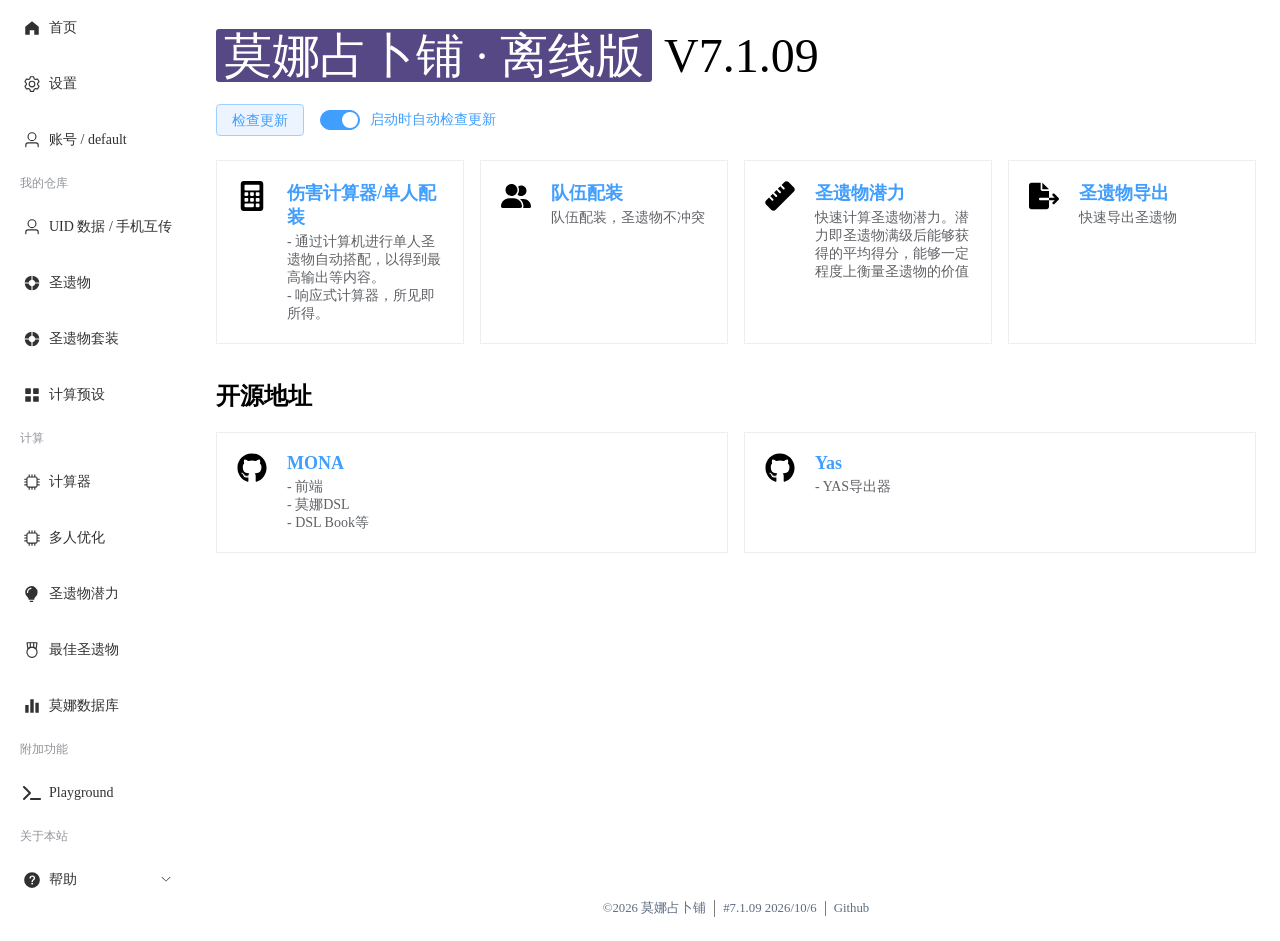
==== mona/index.html @ f3ebb364 "莫娜圣遗物计算器资源 mona/index.html" ====
<!doctype html><html lang="en"><head><script>
(function(){
  function ok(fn){ try{ return !!fn(); }catch(e){ return false; } }
  var lsOK = ok(function(){ localStorage.setItem('__y','1');
    var v = localStorage.getItem('__y'); localStorage.removeItem('__y'); return v === '1'; });
  if(!lsOK){
    /* 自己这份 localStorage 用不了，先试试父窗口（夜雨主壳）那一份 ——
       它是 APP 的主页面，存储是打通的（夜雨自己的设置就存在那儿）。
       这样「添加圣遗物」的数据才不会关掉就没了。 */
    var prox = null;
    try{
      if(window.parent && window.parent !== window && window.parent.localStorage){
        var p = window.parent.localStorage;
        p.setItem('__y','1');
        if(p.getItem('__y') === '1'){ p.removeItem('__y'); prox = p; }
      }
    }catch(e){}
    if(prox){
      try{ Object.defineProperty(window,'localStorage',{configurable:true,get:function(){ return prox; }}); }
      catch(e){}
    }else{
      try{
        var _s = Object.create(null);
        var shim = {
          getItem: function(k){ return Object.prototype.hasOwnProperty.call(_s,k) ? _s[k] : null; },
          setItem: function(k,v){ _s[k] = String(v); },
          removeItem: function(k){ delete _s[k]; },
          clear: function(){ _s = Object.create(null); },
          key: function(i){ var ks = Object.keys(_s); return i < ks.length ? ks[i] : null; }
        };
        Object.defineProperty(shim,'length',{get:function(){ return Object.keys(_s).length; }});
        Object.defineProperty(window,'localStorage',{configurable:true,get:function(){ return shim; }});
      }catch(e){}
    }
  }
  var idbOK = ok(function(){
    if(typeof indexedDB === 'undefined' || !indexedDB) return false;
    if(typeof indexedDB.open !== 'function') return false;
    var r = indexedDB.open('__yprobe__', 1);
    try{ indexedDB.deleteDatabase('__yprobe__'); }catch(e){}
    return !!r;
  });
  if(!idbOK){
    ['indexedDB','webkitIndexedDB','mozIndexedDB','msIndexedDB'].forEach(function(n){
      try{ Object.defineProperty(window, n, {configurable:true, get:function(){ return undefined; }}); }catch(e){}
    });
  }
  /* 外链（Github / 米游社 …）在壳里点了会变成一片空白 ——
     拦下来交给系统浏览器。写在莫娜自己页面里，就不依赖父页面能不能读到 iframe。 */
  document.addEventListener('click', function(e){
    var t = e.target, a = null;
    while(t && t.tagName !== 'A'){ t = t.parentElement; if(!t) break; }
    if(t && t.tagName === 'A') a = t;
    if(!a) return;
    var h = a.getAttribute('href') || '';
    if(!/^https?:/i.test(h)) return;                 // #/xxx 是它自己的路由，别管
    e.preventDefault(); e.stopPropagation();
    try{
      var p = window.parent;
      if(p && p.AndroidApp && p.AndroidApp.nativeOpenUrl){ p.AndroidApp.nativeOpenUrl(h); return; }
    }catch(e2){}
    try{ window.open(h, '_blank'); }catch(e2){}
  }, true);
  function banner(t){
    try{
      var b = document.getElementById('__yyErrBox');
      if(!b){
        b = document.createElement('div'); b.id = '__yyErrBox';
        b.style.cssText = 'position:fixed;left:0;right:0;bottom:0;z-index:99999;background:#fee2e2;' +
          'color:#7f1d1d;font-size:12px;padding:8px 12px;line-height:1.6;word-break:break-all';
        (document.body || document.documentElement).appendChild(b);
      }
      b.textContent = t;
    }catch(e){}
  }
  window.addEventListener('error', function(e){
    banner('页面出错：' + ((e && e.message) || '未知错误'));
  });
  window.addEventListener('unhandledrejection', function(e){
    var r = e && e.reason; banner('未处理的异常：' + ((r && r.message) || String(r)));
  });
})();
</script><meta charset="utf-8"><meta http-equiv="X-UA-Compatible" content="IE=edge"><meta name="viewport" content="width=device-width,initial-scale=1,viewport-fit=cover"><meta name="keywords" content="原神,圣遗物,圣遗物搭配,圣遗物配装,自动配装,莫娜占卜铺"><link rel="icon" href="./favicon.ico"><title>莫娜占卜铺</title><style>.loading {
            height: 100vh;
            width: 100vw;
            display: flex;
            align-items: center;
            justify-content: center;
        }</style><script defer="defer" type="module" src="./js/chunk-vendors.f7a2064f.js"></script><script defer="defer" type="module" src="./js/app.9857be0c.js"></script><link href="./css/chunk-vendors.fb1a9135.css" rel="stylesheet"><link href="./css/app.f15ebb96.css" rel="stylesheet"></head><body><noscript><strong>好家伙，这年头还有不开启javascript的人吗</strong></noscript><div id="app"><div class="loading" style="display: flex; flex-direction: column; align-items: center"><p style="margin-top: 12px">莫娜正在仰望星空，请稍安勿躁（狗头）</p></div></div></body></html>
---- mona/css/chunk-vendors.fb1a9135.css ----
@charset "UTF-8";@media only screen and (max-width:767px){.hidden-xs-only{display:none!important}}@media only screen and (min-width:768px){.hidden-sm-and-up{display:none!important}}@media only screen and (min-width:768px) and (max-width:991px){.hidden-sm-only{display:none!important}}@media only screen and (max-width:991px){.hidden-sm-and-down{display:none!important}}@media only screen and (min-width:992px){.hidden-md-and-up{display:none!important}}@media only screen and (min-width:992px) and (max-width:1199px){.hidden-md-only{display:none!important}}@media only screen and (max-width:1199px){.hidden-md-and-down{display:none!important}}@media only screen and (min-width:1200px){.hidden-lg-and-up{display:none!important}}@media only screen and (min-width:1200px) and (max-width:1919px){.hidden-lg-only{display:none!important}}@media only screen and (max-width:1919px){.hidden-lg-and-down{display:none!important}}@media only screen and (min-width:1920px){.hidden-xl-only{display:none!important}}:root{--el-color-primary-rgb:64,158,255;--el-color-success-rgb:103,194,58;--el-color-warning-rgb:230,162,60;--el-color-danger-rgb:245,108,108;--el-color-error-rgb:245,108,108;--el-color-info-rgb:144,147,153;--el-font-size-extra-large:20px;--el-font-size-large:18px;--el-font-size-medium:16px;--el-font-size-base:14px;--el-font-size-small:13px;--el-font-size-extra-small:12px;--el-font-family:"Helvetica Neue",Helvetica,"PingFang SC","Hiragino Sans GB","Microsoft YaHei","微软雅黑",Arial,sans-serif;--el-font-weight-primary:500;--el-font-line-height-primary:24px;--el-index-normal:1;--el-index-top:1000;--el-index-popper:2000;--el-border-radius-base:4px;--el-border-radius-small:2px;--el-border-radius-round:20px;--el-border-radius-circle:100%;--el-transition-duration:0.3s;--el-transition-duration-fast:0.2s;--el-transition-function-ease-in-out-bezier:cubic-bezier(0.645,0.045,0.355,1);--el-transition-function-fast-bezier:cubic-bezier(0.23,1,0.32,1);--el-transition-all:all var(--el-transition-duration) var(--el-transition-function-ease-in-out-bezier);--el-transition-fade:opacity var(--el-transition-duration) var(--el-transition-function-fast-bezier);--el-transition-md-fade:transform var(--el-transition-duration) var(--el-transition-function-fast-bezier),opacity var(--el-transition-duration) var(--el-transition-function-fast-bezier);--el-transition-fade-linear:opacity var(--el-transition-duration-fast) linear;--el-transition-border:border-color var(--el-transition-duration-fast) var(--el-transition-function-ease-in-out-bezier);--el-transition-box-shadow:box-shadow var(--el-transition-duration-fast) var(--el-transition-function-ease-in-out-bezier);--el-transition-color:color var(--el-transition-duration-fast) var(--el-transition-function-ease-in-out-bezier);--el-component-size-large:40px;--el-component-size:32px;--el-component-size-small:24px;color-scheme:light;--el-color-white:#fff;--el-color-black:#000;--el-color-primary:#409eff;--el-color-primary-light-3:#79bbff;--el-color-primary-light-5:#a0cfff;--el-color-primary-light-7:#c6e2ff;--el-color-primary-light-8:#d9ecff;--el-color-primary-light-9:#ecf5ff;--el-color-primary-dark-2:#337ecc;--el-color-success:#67c23a;--el-color-success-light-3:#95d475;--el-color-success-light-5:#b3e19d;--el-color-success-light-7:#d1edc4;--el-color-success-light-8:#e1f3d8;--el-color-success-light-9:#f0f9eb;--el-color-success-dark-2:#529b2e;--el-color-warning:#e6a23c;--el-color-warning-light-3:#eebe77;--el-color-warning-light-5:#f3d19e;--el-color-warning-light-7:#f8e3c5;--el-color-warning-light-8:#faecd8;--el-color-warning-light-9:#fdf6ec;--el-color-warning-dark-2:#b88230;--el-color-danger:#f56c6c;--el-color-danger-light-3:#f89898;--el-color-danger-light-5:#fab6b6;--el-color-danger-light-7:#fcd3d3;--el-color-danger-light-8:#fde2e2;--el-color-danger-light-9:#fef0f0;--el-color-danger-dark-2:#c45656;--el-color-error:#f56c6c;--el-color-error-light-3:#f89898;--el-color-error-light-5:#fab6b6;--el-color-error-light-7:#fcd3d3;--el-color-error-light-8:#fde2e2;--el-color-error-light-9:#fef0f0;--el-color-error-dark-2:#c45656;--el-color-info:#909399;--el-color-info-light-3:#b1b3b8;--el-color-info-light-5:#c8c9cc;--el-color-info-light-7:#dedfe0;--el-color-info-light-8:#e9e9eb;--el-color-info-light-9:#f4f4f5;--el-color-info-dark-2:#73767a;--el-bg-color:#fff;--el-bg-color-page:#f2f3f5;--el-bg-color-overlay:#fff;--el-text-color-primary:#303133;--el-text-color-regular:#606266;--el-text-color-secondary:#909399;--el-text-color-placeholder:#a8abb2;--el-text-color-disabled:#c0c4cc;--el-border-color:#dcdfe6;--el-border-color-light:#e4e7ed;--el-border-color-lighter:#ebeef5;--el-border-color-extra-light:#f2f6fc;--el-border-color-dark:#d4d7de;--el-border-color-darker:#cdd0d6;--el-fill-color:#f0f2f5;--el-fill-color-light:#f5f7fa;--el-fill-color-lighter:#fafafa;--el-fill-color-extra-light:#fafcff;--el-fill-color-dark:#ebedf0;--el-fill-color-darker:#e6e8eb;--el-fill-color-blank:#fff;--el-box-shadow:0px 12px 32px 4px rgba(0,0,0,.04),0px 8px 20px rgba(0,0,0,.08);--el-box-shadow-light:0px 0px 12px rgba(0,0,0,.12);--el-box-shadow-lighter:0px 0px 6px rgba(0,0,0,.12);--el-box-shadow-dark:0px 16px 48px 16px rgba(0,0,0,.08),0px 12px 32px rgba(0,0,0,.12),0px 8px 16px -8px rgba(0,0,0,.16);--el-disabled-bg-color:var(--el-fill-color-light);--el-disabled-text-color:var(--el-text-color-placeholder);--el-disabled-border-color:var(--el-border-color-light);--el-overlay-color:rgba(0,0,0,.8);--el-overlay-color-light:rgba(0,0,0,.7);--el-overlay-color-lighter:rgba(0,0,0,.5);--el-mask-color:hsla(0,0%,100%,.9);--el-mask-color-extra-light:hsla(0,0%,100%,.3);--el-border-width:1px;--el-border-style:solid;--el-border-color-hover:var(--el-text-color-disabled);--el-border:var(--el-border-width) var(--el-border-style) var(--el-border-color);--el-svg-monochrome-grey:var(--el-border-color)}.el-tabs{--el-tabs-header-height:40px}.el-tabs__header{padding:0;position:relative;margin:0 0 15px}.el-tabs__active-bar{position:absolute;bottom:0;left:0;height:2px;background-color:var(--el-color-primary);z-index:1;transition:width var(--el-transition-duration) var(--el-transition-function-ease-in-out-bezier),transform var(--el-transition-duration) var(--el-transition-function-ease-in-out-bezier);list-style:none}.el-tabs__new-tab{display:flex;align-items:center;justify-content:center;float:right;border:1px solid var(--el-border-color);height:20px;width:20px;line-height:20px;margin:10px 0 10px 10px;border-radius:3px;text-align:center;font-size:12px;color:var(--el-text-color-primary);cursor:pointer;transition:all .15s}.el-tabs__new-tab .is-icon-plus{height:inherit;width:inherit;transform:scale(.8)}.el-tabs__new-tab .is-icon-plus svg{vertical-align:middle}.el-tabs__new-tab:hover{color:var(--el-color-primary)}.el-tabs__nav-wrap{overflow:hidden;margin-bottom:-1px;position:relative}.el-tabs__nav-wrap:after{content:"";position:absolute;left:0;bottom:0;width:100%;height:2px;background-color:var(--el-border-color-light);z-index:var(--el-index-normal)}.el-tabs__nav-wrap.is-scrollable{padding:0 20px;box-sizing:border-box}.el-tabs__nav-scroll{overflow:hidden}.el-tabs__nav-next,.el-tabs__nav-prev{position:absolute;cursor:pointer;line-height:44px;font-size:12px;color:var(--el-text-color-secondary)}.el-tabs__nav-next{right:0}.el-tabs__nav-prev{left:0}.el-tabs__nav{white-space:nowrap;position:relative;transition:transform var(--el-transition-duration);float:left;z-index:calc(var(--el-index-normal) + 1)}.el-tabs__nav.is-stretch{min-width:100%;display:flex}.el-tabs__nav.is-stretch>*{flex:1;text-align:center}.el-tabs__item{padding:0 20px;height:var(--el-tabs-header-height);box-sizing:border-box;line-height:var(--el-tabs-header-height);display:inline-block;list-style:none;font-size:var(--el-font-size-base);font-weight:500;color:var(--el-text-color-primary);position:relative}.el-tabs__item:focus,.el-tabs__item:focus:active{outline:0}.el-tabs__item:focus-visible{box-shadow:0 0 2px 2px var(--el-color-primary) inset;border-radius:3px}.el-tabs__item .is-icon-close{border-radius:50%;text-align:center;transition:all var(--el-transition-duration) var(--el-transition-function-ease-in-out-bezier);margin-left:5px}.el-tabs__item .is-icon-close:before{transform:scale(.9);display:inline-block}.el-tabs__item .is-icon-close:hover{background-color:var(--el-text-color-placeholder);color:#fff}.el-tabs__item .is-icon-close svg{margin-top:1px}.el-tabs__item.is-active,.el-tabs__item:hover{color:var(--el-color-primary)}.el-tabs__item:hover{cursor:pointer}.el-tabs__item.is-disabled{color:var(--el-disabled-text-color);cursor:default}.el-tabs__content{overflow:hidden;position:relative}.el-tabs--card>.el-tabs__header{border-bottom:1px solid var(--el-border-color-light);height:var(--el-tabs-header-height)}.el-tabs--card>.el-tabs__header .el-tabs__nav-wrap:after{content:none}.el-tabs--card>.el-tabs__header .el-tabs__nav{border:1px solid var(--el-border-color-light);border-bottom:none;border-radius:4px 4px 0 0;box-sizing:border-box}.el-tabs--card>.el-tabs__header .el-tabs__active-bar{display:none}.el-tabs--card>.el-tabs__header .el-tabs__item .is-icon-close{position:relative;font-size:12px;width:0;height:14px;vertical-align:middle;line-height:15px;overflow:hidden;top:-1px;right:-2px;transform-origin:100% 50%}.el-tabs--card>.el-tabs__header .el-tabs__item{border-bottom:1px solid transparent;border-left:1px solid var(--el-border-color-light);transition:color var(--el-transition-duration) var(--el-transition-function-ease-in-out-bezier),padding var(--el-transition-duration) var(--el-transition-function-ease-in-out-bezier)}.el-tabs--card>.el-tabs__header .el-tabs__item:first-child{border-left:none}.el-tabs--card>.el-tabs__header .el-tabs__item.is-closable:hover{padding-left:13px;padding-right:13px}.el-tabs--card>.el-tabs__header .el-tabs__item.is-closable:hover .is-icon-close{width:14px}.el-tabs--card>.el-tabs__header .el-tabs__item.is-active{border-bottom-color:var(--el-bg-color)}.el-tabs--card>.el-tabs__header .el-tabs__item.is-active.is-closable{padding-left:20px;padding-right:20px}.el-tabs--card>.el-tabs__header .el-tabs__item.is-active.is-closable .is-icon-close{width:14px}.el-tabs--border-card{background:var(--el-bg-color-overlay);border:1px solid var(--el-border-color)}.el-tabs--border-card>.el-tabs__content{padding:15px}.el-tabs--border-card>.el-tabs__header{background-color:var(--el-fill-color-light);border-bottom:1px solid var(--el-border-color-light);margin:0}.el-tabs--border-card>.el-tabs__header .el-tabs__nav-wrap:after{content:none}.el-tabs--border-card>.el-tabs__header .el-tabs__item{transition:all var(--el-transition-duration) var(--el-transition-function-ease-in-out-bezier);border:1px solid transparent;margin-top:-1px;color:var(--el-text-color-secondary)}.el-tabs--border-card>.el-tabs__header .el-tabs__item+.el-tabs__item,.el-tabs--border-card>.el-tabs__header .el-tabs__item:first-child{margin-left:-1px}.el-tabs--border-card>.el-tabs__header .el-tabs__item.is-active{color:var(--el-color-primary);background-color:var(--el-bg-color-overlay);border-right-color:var(--el-border-color);border-left-color:var(--el-border-color)}.el-tabs--border-card>.el-tabs__header .el-tabs__item:not(.is-disabled):hover{color:var(--el-color-primary)}.el-tabs--border-card>.el-tabs__header .el-tabs__item.is-disabled{color:var(--el-disabled-text-color)}.el-tabs--border-card>.el-tabs__header .is-scrollable .el-tabs__item:first-child{margin-left:0}.el-tabs--bottom .el-tabs__item.is-bottom:nth-child(2),.el-tabs--bottom .el-tabs__item.is-top:nth-child(2),.el-tabs--top .el-tabs__item.is-bottom:nth-child(2),.el-tabs--top .el-tabs__item.is-top:nth-child(2){padding-left:0}.el-tabs--bottom .el-tabs__item.is-bottom:last-child,.el-tabs--bottom .el-tabs__item.is-top:last-child,.el-tabs--top .el-tabs__item.is-bottom:last-child,.el-tabs--top .el-tabs__item.is-top:last-child{padding-right:0}.el-tabs--bottom .el-tabs--left>.el-tabs__header .el-tabs__item:nth-child(2),.el-tabs--bottom .el-tabs--right>.el-tabs__header .el-tabs__item:nth-child(2),.el-tabs--bottom.el-tabs--border-card>.el-tabs__header .el-tabs__item:nth-child(2),.el-tabs--bottom.el-tabs--card>.el-tabs__header .el-tabs__item:nth-child(2),.el-tabs--top .el-tabs--left>.el-tabs__header .el-tabs__item:nth-child(2),.el-tabs--top .el-tabs--right>.el-tabs__header .el-tabs__item:nth-child(2),.el-tabs--top.el-tabs--border-card>.el-tabs__header .el-tabs__item:nth-child(2),.el-tabs--top.el-tabs--card>.el-tabs__header .el-tabs__item:nth-child(2){padding-left:20px}.el-tabs--bottom .el-tabs--left>.el-tabs__header .el-tabs__item:last-child,.el-tabs--bottom .el-tabs--right>.el-tabs__header .el-tabs__item:last-child,.el-tabs--bottom.el-tabs--border-card>.el-tabs__header .el-tabs__item:last-child,.el-tabs--bottom.el-tabs--card>.el-tabs__header .el-tabs__item:last-child,.el-tabs--top .el-tabs--left>.el-tabs__header .el-tabs__item:last-child,.el-tabs--top .el-tabs--right>.el-tabs__header .el-tabs__item:last-child,.el-tabs--top.el-tabs--border-card>.el-tabs__header .el-tabs__item:last-child,.el-tabs--top.el-tabs--card>.el-tabs__header .el-tabs__item:last-child{padding-right:20px}.el-tabs--bottom .el-tabs__header.is-bottom{margin-bottom:0;margin-top:10px}.el-tabs--bottom.el-tabs--border-card .el-tabs__header.is-bottom{border-bottom:0;border-top:1px solid var(--el-border-color)}.el-tabs--bottom.el-tabs--border-card .el-tabs__nav-wrap.is-bottom{margin-top:-1px;margin-bottom:0}.el-tabs--bottom.el-tabs--border-card .el-tabs__item.is-bottom:not(.is-active){border:1px solid transparent}.el-tabs--bottom.el-tabs--border-card .el-tabs__item.is-bottom{margin:0 -1px -1px}.el-tabs--left,.el-tabs--right{overflow:hidden}.el-tabs--left .el-tabs__header.is-left,.el-tabs--left .el-tabs__header.is-right,.el-tabs--left .el-tabs__nav-scroll,.el-tabs--left .el-tabs__nav-wrap.is-left,.el-tabs--left .el-tabs__nav-wrap.is-right,.el-tabs--right .el-tabs__header.is-left,.el-tabs--right .el-tabs__header.is-right,.el-tabs--right .el-tabs__nav-scroll,.el-tabs--right .el-tabs__nav-wrap.is-left,.el-tabs--right .el-tabs__nav-wrap.is-right{height:100%}.el-tabs--left .el-tabs__active-bar.is-left,.el-tabs--left .el-tabs__active-bar.is-right,.el-tabs--right .el-tabs__active-bar.is-left,.el-tabs--right .el-tabs__active-bar.is-right{top:0;bottom:auto;width:2px;height:auto}.el-tabs--left .el-tabs__nav-wrap.is-left,.el-tabs--left .el-tabs__nav-wrap.is-right,.el-tabs--right .el-tabs__nav-wrap.is-left,.el-tabs--right .el-tabs__nav-wrap.is-right{margin-bottom:0}.el-tabs--left .el-tabs__nav-wrap.is-left>.el-tabs__nav-next,.el-tabs--left .el-tabs__nav-wrap.is-left>.el-tabs__nav-prev,.el-tabs--left .el-tabs__nav-wrap.is-right>.el-tabs__nav-next,.el-tabs--left .el-tabs__nav-wrap.is-right>.el-tabs__nav-prev,.el-tabs--right .el-tabs__nav-wrap.is-left>.el-tabs__nav-next,.el-tabs--right .el-tabs__nav-wrap.is-left>.el-tabs__nav-prev,.el-tabs--right .el-tabs__nav-wrap.is-right>.el-tabs__nav-next,.el-tabs--right .el-tabs__nav-wrap.is-right>.el-tabs__nav-prev{height:30px;line-height:30px;width:100%;text-align:center;cursor:pointer}.el-tabs--left .el-tabs__nav-wrap.is-left>.el-tabs__nav-next i,.el-tabs--left .el-tabs__nav-wrap.is-left>.el-tabs__nav-prev i,.el-tabs--left .el-tabs__nav-wrap.is-right>.el-tabs__nav-next i,.el-tabs--left .el-tabs__nav-wrap.is-right>.el-tabs__nav-prev i,.el-tabs--right .el-tabs__nav-wrap.is-left>.el-tabs__nav-next i,.el-tabs--right .el-tabs__nav-wrap.is-left>.el-tabs__nav-prev i,.el-tabs--right .el-tabs__nav-wrap.is-right>.el-tabs__nav-next i,.el-tabs--right .el-tabs__nav-wrap.is-right>.el-tabs__nav-prev i{transform:rotate(90deg)}.el-tabs--left .el-tabs__nav-wrap.is-left>.el-tabs__nav-prev,.el-tabs--left .el-tabs__nav-wrap.is-right>.el-tabs__nav-prev,.el-tabs--right .el-tabs__nav-wrap.is-left>.el-tabs__nav-prev,.el-tabs--right .el-tabs__nav-wrap.is-right>.el-tabs__nav-prev{left:auto;top:0}.el-tabs--left .el-tabs__nav-wrap.is-left>.el-tabs__nav-next,.el-tabs--left .el-tabs__nav-wrap.is-right>.el-tabs__nav-next,.el-tabs--right .el-tabs__nav-wrap.is-left>.el-tabs__nav-next,.el-tabs--right .el-tabs__nav-wrap.is-right>.el-tabs__nav-next{right:auto;bottom:0}.el-tabs--left .el-tabs__nav-wrap.is-left.is-scrollable,.el-tabs--left .el-tabs__nav-wrap.is-right.is-scrollable,.el-tabs--right .el-tabs__nav-wrap.is-left.is-scrollable,.el-tabs--right .el-tabs__nav-wrap.is-right.is-scrollable{padding:30px 0}.el-tabs--left .el-tabs__nav-wrap.is-left:after,.el-tabs--left .el-tabs__nav-wrap.is-right:after,.el-tabs--right .el-tabs__nav-wrap.is-left:after,.el-tabs--right .el-tabs__nav-wrap.is-right:after{height:100%;width:2px;bottom:auto;top:0}.el-tabs--left .el-tabs__nav.is-left,.el-tabs--left .el-tabs__nav.is-right,.el-tabs--right .el-tabs__nav.is-left,.el-tabs--right .el-tabs__nav.is-right{float:none}.el-tabs--left .el-tabs__item.is-left,.el-tabs--left .el-tabs__item.is-right,.el-tabs--right .el-tabs__item.is-left,.el-tabs--right .el-tabs__item.is-right{display:block}.el-tabs--left .el-tabs__header.is-left{float:left;margin-bottom:0;margin-right:10px}.el-tabs--left .el-tabs__nav-wrap.is-left{margin-right:-1px}.el-tabs--left .el-tabs__active-bar.is-left,.el-tabs--left .el-tabs__nav-wrap.is-left:after{left:auto;right:0}.el-tabs--left .el-tabs__item.is-left{text-align:right}.el-tabs--left.el-tabs--card .el-tabs__active-bar.is-left{display:none}.el-tabs--left.el-tabs--card .el-tabs__item.is-left{border-left:none;border-right:1px solid var(--el-border-color-light);border-bottom:none;border-top:1px solid var(--el-border-color-light);text-align:left}.el-tabs--left.el-tabs--card .el-tabs__item.is-left:first-child{border-right:1px solid var(--el-border-color-light);border-top:none}.el-tabs--left.el-tabs--card .el-tabs__item.is-left.is-active{border:1px solid var(--el-border-color-light);border-right-color:#fff;border-left:none;border-bottom:none}.el-tabs--left.el-tabs--card .el-tabs__item.is-left.is-active:first-child{border-top:none}.el-tabs--left.el-tabs--card .el-tabs__item.is-left.is-active:last-child{border-bottom:none}.el-tabs--left.el-tabs--card .el-tabs__nav{border-radius:4px 0 0 4px;border-bottom:1px solid var(--el-border-color-light);border-right:none}.el-tabs--left.el-tabs--card .el-tabs__new-tab{float:none}.el-tabs--left.el-tabs--border-card .el-tabs__header.is-left{border-right:1px solid var(--el-border-color)}.el-tabs--left.el-tabs--border-card .el-tabs__item.is-left{border:1px solid transparent;margin:-1px 0 -1px -1px}.el-tabs--left.el-tabs--border-card .el-tabs__item.is-left.is-active{border-color:transparent;border-top-color:#d1dbe5;border-bottom-color:#d1dbe5}.el-tabs--right .el-tabs__header.is-right{float:right;margin-bottom:0;margin-left:10px}.el-tabs--right .el-tabs__nav-wrap.is-right{margin-left:-1px}.el-tabs--right .el-tabs__nav-wrap.is-right:after{left:0;right:auto}.el-tabs--right .el-tabs__active-bar.is-right{left:0}.el-tabs--right.el-tabs--card .el-tabs__active-bar.is-right{display:none}.el-tabs--right.el-tabs--card .el-tabs__item.is-right{border-bottom:none;border-top:1px solid var(--el-border-color-light)}.el-tabs--right.el-tabs--card .el-tabs__item.is-right:first-child{border-left:1px solid var(--el-border-color-light);border-top:none}.el-tabs--right.el-tabs--card .el-tabs__item.is-right.is-active{border:1px solid var(--el-border-color-light);border-left-color:#fff;border-right:none;border-bottom:none}.el-tabs--right.el-tabs--card .el-tabs__item.is-right.is-active:first-child{border-top:none}.el-tabs--right.el-tabs--card .el-tabs__item.is-right.is-active:last-child{border-bottom:none}.el-tabs--right.el-tabs--card .el-tabs__nav{border-radius:0 4px 4px 0;border-bottom:1px solid var(--el-border-color-light);border-left:none}.el-tabs--right.el-tabs--border-card .el-tabs__header.is-right{border-left:1px solid var(--el-border-color)}.el-tabs--right.el-tabs--border-card .el-tabs__item.is-right{border:1px solid transparent;margin:-1px -1px -1px 0}.el-tabs--right.el-tabs--border-card .el-tabs__item.is-right.is-active{border-color:transparent;border-top-color:#d1dbe5;border-bottom-color:#d1dbe5}.slideInLeft-transition,.slideInRight-transition{display:inline-block}.slideInRight-enter{animation:slideInRight-enter var(--el-transition-duration)}.slideInRight-leave{position:absolute;left:0;right:0;animation:slideInRight-leave var(--el-transition-duration)}.slideInLeft-enter{animation:slideInLeft-enter var(--el-transition-duration)}.slideInLeft-leave{position:absolute;left:0;right:0;animation:slideInLeft-leave var(--el-transition-duration)}@keyframes slideInRight-enter{0%{opacity:0;transform-origin:0 0;transform:translateX(100%)}to{opacity:1;transform-origin:0 0;transform:translateX(0)}}@keyframes slideInRight-leave{0%{transform-origin:0 0;transform:translateX(0);opacity:1}to{transform-origin:0 0;transform:translateX(100%);opacity:0}}@keyframes slideInLeft-enter{0%{opacity:0;transform-origin:0 0;transform:translateX(-100%)}to{opacity:1;transform-origin:0 0;transform:translateX(0)}}@keyframes slideInLeft-leave{0%{transform-origin:0 0;transform:translateX(0);opacity:1}to{transform-origin:0 0;transform:translateX(-100%);opacity:0}}:root{--el-loading-spinner-size:42px;--el-loading-fullscreen-spinner-size:50px}.el-loading-parent--relative{position:relative!important}.el-loading-parent--hidden{overflow:hidden!important}.el-loading-mask{position:absolute;z-index:2000;background-color:var(--el-mask-color);margin:0;top:0;right:0;bottom:0;left:0;transition:opacity var(--el-transition-duration)}.el-loading-mask.is-fullscreen{position:fixed}.el-loading-mask.is-fullscreen .el-loading-spinner{margin-top:calc((0px - var(--el-loading-fullscreen-spinner-size))/2)}.el-loading-mask.is-fullscreen .el-loading-spinner .circular{height:var(--el-loading-fullscreen-spinner-size);width:var(--el-loading-fullscreen-spinner-size)}.el-loading-spinner{top:50%;margin-top:calc((0px - var(--el-loading-spinner-size))/2);width:100%;text-align:center;position:absolute}.el-loading-spinner .el-loading-text{color:var(--el-color-primary);margin:3px 0;font-size:14px}.el-loading-spinner .circular{display:inline;height:var(--el-loading-spinner-size);width:var(--el-loading-spinner-size);animation:loading-rotate 2s linear infinite}.el-loading-spinner .path{animation:loading-dash 1.5s ease-in-out infinite;stroke-dasharray:90,150;stroke-dashoffset:0;stroke-width:2;stroke:var(--el-color-primary);stroke-linecap:round}.el-loading-spinner i{color:var(--el-color-primary)}.el-loading-fade-enter-from,.el-loading-fade-leave-to{opacity:0}@keyframes loading-rotate{to{transform:rotate(1turn)}}@keyframes loading-dash{0%{stroke-dasharray:1,200;stroke-dashoffset:0}50%{stroke-dasharray:90,150;stroke-dashoffset:-40px}to{stroke-dasharray:90,150;stroke-dashoffset:-120px}}.el-row{display:flex;flex-wrap:wrap;position:relative;box-sizing:border-box}.el-row.is-justify-center{justify-content:center}.el-row.is-justify-end{justify-content:flex-end}.el-row.is-justify-space-between{justify-content:space-between}.el-row.is-justify-space-around{justify-content:space-around}.el-row.is-justify-space-evenly{justify-content:space-evenly}.el-row.is-align-middle{align-items:center}.el-row.is-align-bottom{align-items:flex-end}[class*=el-col-]{box-sizing:border-box}[class*=el-col-].is-guttered{display:block;min-height:1px}.el-col-0,.el-col-0.is-guttered{display:none}.el-col-0{max-width:0;flex:0 0 0%}.el-col-offset-0{margin-left:0}.el-col-pull-0{position:relative;right:0}.el-col-push-0{position:relative;left:0}.el-col-1{max-width:4.1666666667%;flex:0 0 4.1666666667%}.el-col-offset-1{margin-left:4.1666666667%}.el-col-pull-1{position:relative;right:4.1666666667%}.el-col-push-1{position:relative;left:4.1666666667%}.el-col-2{max-width:8.3333333333%;flex:0 0 8.3333333333%}.el-col-offset-2{margin-left:8.3333333333%}.el-col-pull-2{position:relative;right:8.3333333333%}.el-col-push-2{position:relative;left:8.3333333333%}.el-col-3{max-width:12.5%;flex:0 0 12.5%}.el-col-offset-3{margin-left:12.5%}.el-col-pull-3{position:relative;right:12.5%}.el-col-push-3{position:relative;left:12.5%}.el-col-4{max-width:16.6666666667%;flex:0 0 16.6666666667%}.el-col-offset-4{margin-left:16.6666666667%}.el-col-pull-4{position:relative;right:16.6666666667%}.el-col-push-4{position:relative;left:16.6666666667%}.el-col-5{max-width:20.8333333333%;flex:0 0 20.8333333333%}.el-col-offset-5{margin-left:20.8333333333%}.el-col-pull-5{position:relative;right:20.8333333333%}.el-col-push-5{position:relative;left:20.8333333333%}.el-col-6{max-width:25%;flex:0 0 25%}.el-col-offset-6{margin-left:25%}.el-col-pull-6{position:relative;right:25%}.el-col-push-6{position:relative;left:25%}.el-col-7{max-width:29.1666666667%;flex:0 0 29.1666666667%}.el-col-offset-7{margin-left:29.1666666667%}.el-col-pull-7{position:relative;right:29.1666666667%}.el-col-push-7{position:relative;left:29.1666666667%}.el-col-8{max-width:33.3333333333%;flex:0 0 33.3333333333%}.el-col-offset-8{margin-left:33.3333333333%}.el-col-pull-8{position:relative;right:33.3333333333%}.el-col-push-8{position:relative;left:33.3333333333%}.el-col-9{max-width:37.5%;flex:0 0 37.5%}.el-col-offset-9{margin-left:37.5%}.el-col-pull-9{position:relative;right:37.5%}.el-col-push-9{position:relative;left:37.5%}.el-col-10{max-width:41.6666666667%;flex:0 0 41.6666666667%}.el-col-offset-10{margin-left:41.6666666667%}.el-col-pull-10{position:relative;right:41.6666666667%}.el-col-push-10{position:relative;left:41.6666666667%}.el-col-11{max-width:45.8333333333%;flex:0 0 45.8333333333%}.el-col-offset-11{margin-left:45.8333333333%}.el-col-pull-11{position:relative;right:45.8333333333%}.el-col-push-11{position:relative;left:45.8333333333%}.el-col-12{max-width:50%;flex:0 0 50%}.el-col-offset-12{margin-left:50%}.el-col-pull-12{position:relative;right:50%}.el-col-push-12{position:relative;left:50%}.el-col-13{max-width:54.1666666667%;flex:0 0 54.1666666667%}.el-col-offset-13{margin-left:54.1666666667%}.el-col-pull-13{position:relative;right:54.1666666667%}.el-col-push-13{position:relative;left:54.1666666667%}.el-col-14{max-width:58.3333333333%;flex:0 0 58.3333333333%}.el-col-offset-14{margin-left:58.3333333333%}.el-col-pull-14{position:relative;right:58.3333333333%}.el-col-push-14{position:relative;left:58.3333333333%}.el-col-15{max-width:62.5%;flex:0 0 62.5%}.el-col-offset-15{margin-left:62.5%}.el-col-pull-15{position:relative;right:62.5%}.el-col-push-15{position:relative;left:62.5%}.el-col-16{max-width:66.6666666667%;flex:0 0 66.6666666667%}.el-col-offset-16{margin-left:66.6666666667%}.el-col-pull-16{position:relative;right:66.6666666667%}.el-col-push-16{position:relative;left:66.6666666667%}.el-col-17{max-width:70.8333333333%;flex:0 0 70.8333333333%}.el-col-offset-17{margin-left:70.8333333333%}.el-col-pull-17{position:relative;right:70.8333333333%}.el-col-push-17{position:relative;left:70.8333333333%}.el-col-18{max-width:75%;flex:0 0 75%}.el-col-offset-18{margin-left:75%}.el-col-pull-18{position:relative;right:75%}.el-col-push-18{position:relative;left:75%}.el-col-19{max-width:79.1666666667%;flex:0 0 79.1666666667%}.el-col-offset-19{margin-left:79.1666666667%}.el-col-pull-19{position:relative;right:79.1666666667%}.el-col-push-19{position:relative;left:79.1666666667%}.el-col-20{max-width:83.3333333333%;flex:0 0 83.3333333333%}.el-col-offset-20{margin-left:83.3333333333%}.el-col-pull-20{position:relative;right:83.3333333333%}.el-col-push-20{position:relative;left:83.3333333333%}.el-col-21{max-width:87.5%;flex:0 0 87.5%}.el-col-offset-21{margin-left:87.5%}.el-col-pull-21{position:relative;right:87.5%}.el-col-push-21{position:relative;left:87.5%}.el-col-22{max-width:91.6666666667%;flex:0 0 91.6666666667%}.el-col-offset-22{margin-left:91.6666666667%}.el-col-pull-22{position:relative;right:91.6666666667%}.el-col-push-22{position:relative;left:91.6666666667%}.el-col-23{max-width:95.8333333333%;flex:0 0 95.8333333333%}.el-col-offset-23{margin-left:95.8333333333%}.el-col-pull-23{position:relative;right:95.8333333333%}.el-col-push-23{position:relative;left:95.8333333333%}.el-col-24{max-width:100%;flex:0 0 100%}.el-col-offset-24{margin-left:100%}.el-col-pull-24{position:relative;right:100%}.el-col-push-24{position:relative;left:100%}@media only screen and (max-width:768px){.el-col-xs-0,.el-col-xs-0.is-guttered{display:none}.el-col-xs-0{max-width:0;flex:0 0 0%}.el-col-xs-offset-0{margin-left:0}.el-col-xs-pull-0{position:relative;right:0}.el-col-xs-push-0{position:relative;left:0}.el-col-xs-1{display:block;max-width:4.1666666667%;flex:0 0 4.1666666667%}.el-col-xs-offset-1{margin-left:4.1666666667%}.el-col-xs-pull-1{position:relative;right:4.1666666667%}.el-col-xs-push-1{position:relative;left:4.1666666667%}.el-col-xs-2{display:block;max-width:8.3333333333%;flex:0 0 8.3333333333%}.el-col-xs-offset-2{margin-left:8.3333333333%}.el-col-xs-pull-2{position:relative;right:8.3333333333%}.el-col-xs-push-2{position:relative;left:8.3333333333%}.el-col-xs-3{display:block;max-width:12.5%;flex:0 0 12.5%}.el-col-xs-offset-3{margin-left:12.5%}.el-col-xs-pull-3{position:relative;right:12.5%}.el-col-xs-push-3{position:relative;left:12.5%}.el-col-xs-4{display:block;max-width:16.6666666667%;flex:0 0 16.6666666667%}.el-col-xs-offset-4{margin-left:16.6666666667%}.el-col-xs-pull-4{position:relative;right:16.6666666667%}.el-col-xs-push-4{position:relative;left:16.6666666667%}.el-col-xs-5{display:block;max-width:20.8333333333%;flex:0 0 20.8333333333%}.el-col-xs-offset-5{margin-left:20.8333333333%}.el-col-xs-pull-5{position:relative;right:20.8333333333%}.el-col-xs-push-5{position:relative;left:20.8333333333%}.el-col-xs-6{display:block;max-width:25%;flex:0 0 25%}.el-col-xs-offset-6{margin-left:25%}.el-col-xs-pull-6{position:relative;right:25%}.el-col-xs-push-6{position:relative;left:25%}.el-col-xs-7{display:block;max-width:29.1666666667%;flex:0 0 29.1666666667%}.el-col-xs-offset-7{margin-left:29.1666666667%}.el-col-xs-pull-7{position:relative;right:29.1666666667%}.el-col-xs-push-7{position:relative;left:29.1666666667%}.el-col-xs-8{display:block;max-width:33.3333333333%;flex:0 0 33.3333333333%}.el-col-xs-offset-8{margin-left:33.3333333333%}.el-col-xs-pull-8{position:relative;right:33.3333333333%}.el-col-xs-push-8{position:relative;left:33.3333333333%}.el-col-xs-9{display:block;max-width:37.5%;flex:0 0 37.5%}.el-col-xs-offset-9{margin-left:37.5%}.el-col-xs-pull-9{position:relative;right:37.5%}.el-col-xs-push-9{position:relative;left:37.5%}.el-col-xs-10{display:block;max-width:41.6666666667%;flex:0 0 41.6666666667%}.el-col-xs-offset-10{margin-left:41.6666666667%}.el-col-xs-pull-10{position:relative;right:41.6666666667%}.el-col-xs-push-10{position:relative;left:41.6666666667%}.el-col-xs-11{display:block;max-width:45.8333333333%;flex:0 0 45.8333333333%}.el-col-xs-offset-11{margin-left:45.8333333333%}.el-col-xs-pull-11{position:relative;right:45.8333333333%}.el-col-xs-push-11{position:relative;left:45.8333333333%}.el-col-xs-12{display:block;max-width:50%;flex:0 0 50%}.el-col-xs-offset-12{margin-left:50%}.el-col-xs-pull-12{position:relative;right:50%}.el-col-xs-push-12{position:relative;left:50%}.el-col-xs-13{display:block;max-width:54.1666666667%;flex:0 0 54.1666666667%}.el-col-xs-offset-13{margin-left:54.1666666667%}.el-col-xs-pull-13{position:relative;right:54.1666666667%}.el-col-xs-push-13{position:relative;left:54.1666666667%}.el-col-xs-14{display:block;max-width:58.3333333333%;flex:0 0 58.3333333333%}.el-col-xs-offset-14{margin-left:58.3333333333%}.el-col-xs-pull-14{position:relative;right:58.3333333333%}.el-col-xs-push-14{position:relative;left:58.3333333333%}.el-col-xs-15{display:block;max-width:62.5%;flex:0 0 62.5%}.el-col-xs-offset-15{margin-left:62.5%}.el-col-xs-pull-15{position:relative;right:62.5%}.el-col-xs-push-15{position:relative;left:62.5%}.el-col-xs-16{display:block;max-width:66.6666666667%;flex:0 0 66.6666666667%}.el-col-xs-offset-16{margin-left:66.6666666667%}.el-col-xs-pull-16{position:relative;right:66.6666666667%}.el-col-xs-push-16{position:relative;left:66.6666666667%}.el-col-xs-17{display:block;max-width:70.8333333333%;flex:0 0 70.8333333333%}.el-col-xs-offset-17{margin-left:70.8333333333%}.el-col-xs-pull-17{position:relative;right:70.8333333333%}.el-col-xs-push-17{position:relative;left:70.8333333333%}.el-col-xs-18{display:block;max-width:75%;flex:0 0 75%}.el-col-xs-offset-18{margin-left:75%}.el-col-xs-pull-18{position:relative;right:75%}.el-col-xs-push-18{position:relative;left:75%}.el-col-xs-19{display:block;max-width:79.1666666667%;flex:0 0 79.1666666667%}.el-col-xs-offset-19{margin-left:79.1666666667%}.el-col-xs-pull-19{position:relative;right:79.1666666667%}.el-col-xs-push-19{position:relative;left:79.1666666667%}.el-col-xs-20{display:block;max-width:83.3333333333%;flex:0 0 83.3333333333%}.el-col-xs-offset-20{margin-left:83.3333333333%}.el-col-xs-pull-20{position:relative;right:83.3333333333%}.el-col-xs-push-20{position:relative;left:83.3333333333%}.el-col-xs-21{display:block;max-width:87.5%;flex:0 0 87.5%}.el-col-xs-offset-21{margin-left:87.5%}.el-col-xs-pull-21{position:relative;right:87.5%}.el-col-xs-push-21{position:relative;left:87.5%}.el-col-xs-22{display:block;max-width:91.6666666667%;flex:0 0 91.6666666667%}.el-col-xs-offset-22{margin-left:91.6666666667%}.el-col-xs-pull-22{position:relative;right:91.6666666667%}.el-col-xs-push-22{position:relative;left:91.6666666667%}.el-col-xs-23{display:block;max-width:95.8333333333%;flex:0 0 95.8333333333%}.el-col-xs-offset-23{margin-left:95.8333333333%}.el-col-xs-pull-23{position:relative;right:95.8333333333%}.el-col-xs-push-23{position:relative;left:95.8333333333%}.el-col-xs-24{display:block;max-width:100%;flex:0 0 100%}.el-col-xs-offset-24{margin-left:100%}.el-col-xs-pull-24{position:relative;right:100%}.el-col-xs-push-24{position:relative;left:100%}}@media only screen and (min-width:768px){.el-col-sm-0,.el-col-sm-0.is-guttered{display:none}.el-col-sm-0{max-width:0;flex:0 0 0%}.el-col-sm-offset-0{margin-left:0}.el-col-sm-pull-0{position:relative;right:0}.el-col-sm-push-0{position:relative;left:0}.el-col-sm-1{display:block;max-width:4.1666666667%;flex:0 0 4.1666666667%}.el-col-sm-offset-1{margin-left:4.1666666667%}.el-col-sm-pull-1{position:relative;right:4.1666666667%}.el-col-sm-push-1{position:relative;left:4.1666666667%}.el-col-sm-2{display:block;max-width:8.3333333333%;flex:0 0 8.3333333333%}.el-col-sm-offset-2{margin-left:8.3333333333%}.el-col-sm-pull-2{position:relative;right:8.3333333333%}.el-col-sm-push-2{position:relative;left:8.3333333333%}.el-col-sm-3{display:block;max-width:12.5%;flex:0 0 12.5%}.el-col-sm-offset-3{margin-left:12.5%}.el-col-sm-pull-3{position:relative;right:12.5%}.el-col-sm-push-3{position:relative;left:12.5%}.el-col-sm-4{display:block;max-width:16.6666666667%;flex:0 0 16.6666666667%}.el-col-sm-offset-4{margin-left:16.6666666667%}.el-col-sm-pull-4{position:relative;right:16.6666666667%}.el-col-sm-push-4{position:relative;left:16.6666666667%}.el-col-sm-5{display:block;max-width:20.8333333333%;flex:0 0 20.8333333333%}.el-col-sm-offset-5{margin-left:20.8333333333%}.el-col-sm-pull-5{position:relative;right:20.8333333333%}.el-col-sm-push-5{position:relative;left:20.8333333333%}.el-col-sm-6{display:block;max-width:25%;flex:0 0 25%}.el-col-sm-offset-6{margin-left:25%}.el-col-sm-pull-6{position:relative;right:25%}.el-col-sm-push-6{position:relative;left:25%}.el-col-sm-7{display:block;max-width:29.1666666667%;flex:0 0 29.1666666667%}.el-col-sm-offset-7{margin-left:29.1666666667%}.el-col-sm-pull-7{position:relative;right:29.1666666667%}.el-col-sm-push-7{position:relative;left:29.1666666667%}.el-col-sm-8{display:block;max-width:33.3333333333%;flex:0 0 33.3333333333%}.el-col-sm-offset-8{margin-left:33.3333333333%}.el-col-sm-pull-8{position:relative;right:33.3333333333%}.el-col-sm-push-8{position:relative;left:33.3333333333%}.el-col-sm-9{display:block;max-width:37.5%;flex:0 0 37.5%}.el-col-sm-offset-9{margin-left:37.5%}.el-col-sm-pull-9{position:relative;right:37.5%}.el-col-sm-push-9{position:relative;left:37.5%}.el-col-sm-10{display:block;max-width:41.6666666667%;flex:0 0 41.6666666667%}.el-col-sm-offset-10{margin-left:41.6666666667%}.el-col-sm-pull-10{position:relative;right:41.6666666667%}.el-col-sm-push-10{position:relative;left:41.6666666667%}.el-col-sm-11{display:block;max-width:45.8333333333%;flex:0 0 45.8333333333%}.el-col-sm-offset-11{margin-left:45.8333333333%}.el-col-sm-pull-11{position:relative;right:45.8333333333%}.el-col-sm-push-11{position:relative;left:45.8333333333%}.el-col-sm-12{display:block;max-width:50%;flex:0 0 50%}.el-col-sm-offset-12{margin-left:50%}.el-col-sm-pull-12{position:relative;right:50%}.el-col-sm-push-12{position:relative;left:50%}.el-col-sm-13{display:block;max-width:54.1666666667%;flex:0 0 54.1666666667%}.el-col-sm-offset-13{margin-left:54.1666666667%}.el-col-sm-pull-13{position:relative;right:54.1666666667%}.el-col-sm-push-13{position:relative;left:54.1666666667%}.el-col-sm-14{display:block;max-width:58.3333333333%;flex:0 0 58.3333333333%}.el-col-sm-offset-14{margin-left:58.3333333333%}.el-col-sm-pull-14{position:relative;right:58.3333333333%}.el-col-sm-push-14{position:relative;left:58.3333333333%}.el-col-sm-15{display:block;max-width:62.5%;flex:0 0 62.5%}.el-col-sm-offset-15{margin-left:62.5%}.el-col-sm-pull-15{position:relative;right:62.5%}.el-col-sm-push-15{position:relative;left:62.5%}.el-col-sm-16{display:block;max-width:66.6666666667%;flex:0 0 66.6666666667%}.el-col-sm-offset-16{margin-left:66.6666666667%}.el-col-sm-pull-16{position:relative;right:66.6666666667%}.el-col-sm-push-16{position:relative;left:66.6666666667%}.el-col-sm-17{display:block;max-width:70.8333333333%;flex:0 0 70.8333333333%}.el-col-sm-offset-17{margin-left:70.8333333333%}.el-col-sm-pull-17{position:relative;right:70.8333333333%}.el-col-sm-push-17{position:relative;left:70.8333333333%}.el-col-sm-18{display:block;max-width:75%;flex:0 0 75%}.el-col-sm-offset-18{margin-left:75%}.el-col-sm-pull-18{position:relative;right:75%}.el-col-sm-push-18{position:relative;left:75%}.el-col-sm-19{display:block;max-width:79.1666666667%;flex:0 0 79.1666666667%}.el-col-sm-offset-19{margin-left:79.1666666667%}.el-col-sm-pull-19{position:relative;right:79.1666666667%}.el-col-sm-push-19{position:relative;left:79.1666666667%}.el-col-sm-20{display:block;max-width:83.3333333333%;flex:0 0 83.3333333333%}.el-col-sm-offset-20{margin-left:83.3333333333%}.el-col-sm-pull-20{position:relative;right:83.3333333333%}.el-col-sm-push-20{position:relative;left:83.3333333333%}.el-col-sm-21{display:block;max-width:87.5%;flex:0 0 87.5%}.el-col-sm-offset-21{margin-left:87.5%}.el-col-sm-pull-21{position:relative;right:87.5%}.el-col-sm-push-21{position:relative;left:87.5%}.el-col-sm-22{display:block;max-width:91.6666666667%;flex:0 0 91.6666666667%}.el-col-sm-offset-22{margin-left:91.6666666667%}.el-col-sm-pull-22{position:relative;right:91.6666666667%}.el-col-sm-push-22{position:relative;left:91.6666666667%}.el-col-sm-23{display:block;max-width:95.8333333333%;flex:0 0 95.8333333333%}.el-col-sm-offset-23{margin-left:95.8333333333%}.el-col-sm-pull-23{position:relative;right:95.8333333333%}.el-col-sm-push-23{position:relative;left:95.8333333333%}.el-col-sm-24{display:block;max-width:100%;flex:0 0 100%}.el-col-sm-offset-24{margin-left:100%}.el-col-sm-pull-24{position:relative;right:100%}.el-col-sm-push-24{position:relative;left:100%}}@media only screen and (min-width:992px){.el-col-md-0,.el-col-md-0.is-guttered{display:none}.el-col-md-0{max-width:0;flex:0 0 0%}.el-col-md-offset-0{margin-left:0}.el-col-md-pull-0{position:relative;right:0}.el-col-md-push-0{position:relative;left:0}.el-col-md-1{display:block;max-width:4.1666666667%;flex:0 0 4.1666666667%}.el-col-md-offset-1{margin-left:4.1666666667%}.el-col-md-pull-1{position:relative;right:4.1666666667%}.el-col-md-push-1{position:relative;left:4.1666666667%}.el-col-md-2{display:block;max-width:8.3333333333%;flex:0 0 8.3333333333%}.el-col-md-offset-2{margin-left:8.3333333333%}.el-col-md-pull-2{position:relative;right:8.3333333333%}.el-col-md-push-2{position:relative;left:8.3333333333%}.el-col-md-3{display:block;max-width:12.5%;flex:0 0 12.5%}.el-col-md-offset-3{margin-left:12.5%}.el-col-md-pull-3{position:relative;right:12.5%}.el-col-md-push-3{position:relative;left:12.5%}.el-col-md-4{display:block;max-width:16.6666666667%;flex:0 0 16.6666666667%}.el-col-md-offset-4{margin-left:16.6666666667%}.el-col-md-pull-4{position:relative;right:16.6666666667%}.el-col-md-push-4{position:relative;left:16.6666666667%}.el-col-md-5{display:block;max-width:20.8333333333%;flex:0 0 20.8333333333%}.el-col-md-offset-5{margin-left:20.8333333333%}.el-col-md-pull-5{position:relative;right:20.8333333333%}.el-col-md-push-5{position:relative;left:20.8333333333%}.el-col-md-6{display:block;max-width:25%;flex:0 0 25%}.el-col-md-offset-6{margin-left:25%}.el-col-md-pull-6{position:relative;right:25%}.el-col-md-push-6{position:relative;left:25%}.el-col-md-7{display:block;max-width:29.1666666667%;flex:0 0 29.1666666667%}.el-col-md-offset-7{margin-left:29.1666666667%}.el-col-md-pull-7{position:relative;right:29.1666666667%}.el-col-md-push-7{position:relative;left:29.1666666667%}.el-col-md-8{display:block;max-width:33.3333333333%;flex:0 0 33.3333333333%}.el-col-md-offset-8{margin-left:33.3333333333%}.el-col-md-pull-8{position:relative;right:33.3333333333%}.el-col-md-push-8{position:relative;left:33.3333333333%}.el-col-md-9{display:block;max-width:37.5%;flex:0 0 37.5%}.el-col-md-offset-9{margin-left:37.5%}.el-col-md-pull-9{position:relative;right:37.5%}.el-col-md-push-9{position:relative;left:37.5%}.el-col-md-10{display:block;max-width:41.6666666667%;flex:0 0 41.6666666667%}.el-col-md-offset-10{margin-left:41.6666666667%}.el-col-md-pull-10{position:relative;right:41.6666666667%}.el-col-md-push-10{position:relative;left:41.6666666667%}.el-col-md-11{display:block;max-width:45.8333333333%;flex:0 0 45.8333333333%}.el-col-md-offset-11{margin-left:45.8333333333%}.el-col-md-pull-11{position:relative;right:45.8333333333%}.el-col-md-push-11{position:relative;left:45.8333333333%}.el-col-md-12{display:block;max-width:50%;flex:0 0 50%}.el-col-md-offset-12{margin-left:50%}.el-col-md-pull-12{position:relative;right:50%}.el-col-md-push-12{position:relative;left:50%}.el-col-md-13{display:block;max-width:54.1666666667%;flex:0 0 54.1666666667%}.el-col-md-offset-13{margin-left:54.1666666667%}.el-col-md-pull-13{position:relative;right:54.1666666667%}.el-col-md-push-13{position:relative;left:54.1666666667%}.el-col-md-14{display:block;max-width:58.3333333333%;flex:0 0 58.3333333333%}.el-col-md-offset-14{margin-left:58.3333333333%}.el-col-md-pull-14{position:relative;right:58.3333333333%}.el-col-md-push-14{position:relative;left:58.3333333333%}.el-col-md-15{display:block;max-width:62.5%;flex:0 0 62.5%}.el-col-md-offset-15{margin-left:62.5%}.el-col-md-pull-15{position:relative;right:62.5%}.el-col-md-push-15{position:relative;left:62.5%}.el-col-md-16{display:block;max-width:66.6666666667%;flex:0 0 66.6666666667%}.el-col-md-offset-16{margin-left:66.6666666667%}.el-col-md-pull-16{position:relative;right:66.6666666667%}.el-col-md-push-16{position:relative;left:66.6666666667%}.el-col-md-17{display:block;max-width:70.8333333333%;flex:0 0 70.8333333333%}.el-col-md-offset-17{margin-left:70.8333333333%}.el-col-md-pull-17{position:relative;right:70.8333333333%}.el-col-md-push-17{position:relative;left:70.8333333333%}.el-col-md-18{display:block;max-width:75%;flex:0 0 75%}.el-col-md-offset-18{margin-left:75%}.el-col-md-pull-18{position:relative;right:75%}.el-col-md-push-18{position:relative;left:75%}.el-col-md-19{display:block;max-width:79.1666666667%;flex:0 0 79.1666666667%}.el-col-md-offset-19{margin-left:79.1666666667%}.el-col-md-pull-19{position:relative;right:79.1666666667%}.el-col-md-push-19{position:relative;left:79.1666666667%}.el-col-md-20{display:block;max-width:83.3333333333%;flex:0 0 83.3333333333%}.el-col-md-offset-20{margin-left:83.3333333333%}.el-col-md-pull-20{position:relative;right:83.3333333333%}.el-col-md-push-20{position:relative;left:83.3333333333%}.el-col-md-21{display:block;max-width:87.5%;flex:0 0 87.5%}.el-col-md-offset-21{margin-left:87.5%}.el-col-md-pull-21{position:relative;right:87.5%}.el-col-md-push-21{position:relative;left:87.5%}.el-col-md-22{display:block;max-width:91.6666666667%;flex:0 0 91.6666666667%}.el-col-md-offset-22{margin-left:91.6666666667%}.el-col-md-pull-22{position:relative;right:91.6666666667%}.el-col-md-push-22{position:relative;left:91.6666666667%}.el-col-md-23{display:block;max-width:95.8333333333%;flex:0 0 95.8333333333%}.el-col-md-offset-23{margin-left:95.8333333333%}.el-col-md-pull-23{position:relative;right:95.8333333333%}.el-col-md-push-23{position:relative;left:95.8333333333%}.el-col-md-24{display:block;max-width:100%;flex:0 0 100%}.el-col-md-offset-24{margin-left:100%}.el-col-md-pull-24{position:relative;right:100%}.el-col-md-push-24{position:relative;left:100%}}@media only screen and (min-width:1200px){.el-col-lg-0,.el-col-lg-0.is-guttered{display:none}.el-col-lg-0{max-width:0;flex:0 0 0%}.el-col-lg-offset-0{margin-left:0}.el-col-lg-pull-0{position:relative;right:0}.el-col-lg-push-0{position:relative;left:0}.el-col-lg-1{display:block;max-width:4.1666666667%;flex:0 0 4.1666666667%}.el-col-lg-offset-1{margin-left:4.1666666667%}.el-col-lg-pull-1{position:relative;right:4.1666666667%}.el-col-lg-push-1{position:relative;left:4.1666666667%}.el-col-lg-2{display:block;max-width:8.3333333333%;flex:0 0 8.3333333333%}.el-col-lg-offset-2{margin-left:8.3333333333%}.el-col-lg-pull-2{position:relative;right:8.3333333333%}.el-col-lg-push-2{position:relative;left:8.3333333333%}.el-col-lg-3{display:block;max-width:12.5%;flex:0 0 12.5%}.el-col-lg-offset-3{margin-left:12.5%}.el-col-lg-pull-3{position:relative;right:12.5%}.el-col-lg-push-3{position:relative;left:12.5%}.el-col-lg-4{display:block;max-width:16.6666666667%;flex:0 0 16.6666666667%}.el-col-lg-offset-4{margin-left:16.6666666667%}.el-col-lg-pull-4{position:relative;right:16.6666666667%}.el-col-lg-push-4{position:relative;left:16.6666666667%}.el-col-lg-5{display:block;max-width:20.8333333333%;flex:0 0 20.8333333333%}.el-col-lg-offset-5{margin-left:20.8333333333%}.el-col-lg-pull-5{position:relative;right:20.8333333333%}.el-col-lg-push-5{position:relative;left:20.8333333333%}.el-col-lg-6{display:block;max-width:25%;flex:0 0 25%}.el-col-lg-offset-6{margin-left:25%}.el-col-lg-pull-6{position:relative;right:25%}.el-col-lg-push-6{position:relative;left:25%}.el-col-lg-7{display:block;max-width:29.1666666667%;flex:0 0 29.1666666667%}.el-col-lg-offset-7{margin-left:29.1666666667%}.el-col-lg-pull-7{position:relative;right:29.1666666667%}.el-col-lg-push-7{position:relative;left:29.1666666667%}.el-col-lg-8{display:block;max-width:33.3333333333%;flex:0 0 33.3333333333%}.el-col-lg-offset-8{margin-left:33.3333333333%}.el-col-lg-pull-8{position:relative;right:33.3333333333%}.el-col-lg-push-8{position:relative;left:33.3333333333%}.el-col-lg-9{display:block;max-width:37.5%;flex:0 0 37.5%}.el-col-lg-offset-9{margin-left:37.5%}.el-col-lg-pull-9{position:relative;right:37.5%}.el-col-lg-push-9{position:relative;left:37.5%}.el-col-lg-10{display:block;max-width:41.6666666667%;flex:0 0 41.6666666667%}.el-col-lg-offset-10{margin-left:41.6666666667%}.el-col-lg-pull-10{position:relative;right:41.6666666667%}.el-col-lg-push-10{position:relative;left:41.6666666667%}.el-col-lg-11{display:block;max-width:45.8333333333%;flex:0 0 45.8333333333%}.el-col-lg-offset-11{margin-left:45.8333333333%}.el-col-lg-pull-11{position:relative;right:45.8333333333%}.el-col-lg-push-11{position:relative;left:45.8333333333%}.el-col-lg-12{display:block;max-width:50%;flex:0 0 50%}.el-col-lg-offset-12{margin-left:50%}.el-col-lg-pull-12{position:relative;right:50%}.el-col-lg-push-12{position:relative;left:50%}.el-col-lg-13{display:block;max-width:54.1666666667%;flex:0 0 54.1666666667%}.el-col-lg-offset-13{margin-left:54.1666666667%}.el-col-lg-pull-13{position:relative;right:54.1666666667%}.el-col-lg-push-13{position:relative;left:54.1666666667%}.el-col-lg-14{display:block;max-width:58.3333333333%;flex:0 0 58.3333333333%}.el-col-lg-offset-14{margin-left:58.3333333333%}.el-col-lg-pull-14{position:relative;right:58.3333333333%}.el-col-lg-push-14{position:relative;left:58.3333333333%}.el-col-lg-15{display:block;max-width:62.5%;flex:0 0 62.5%}.el-col-lg-offset-15{margin-left:62.5%}.el-col-lg-pull-15{position:relative;right:62.5%}.el-col-lg-push-15{position:relative;left:62.5%}.el-col-lg-16{display:block;max-width:66.6666666667%;flex:0 0 66.6666666667%}.el-col-lg-offset-16{margin-left:66.6666666667%}.el-col-lg-pull-16{position:relative;right:66.6666666667%}.el-col-lg-push-16{position:relative;left:66.6666666667%}.el-col-lg-17{display:block;max-width:70.8333333333%;flex:0 0 70.8333333333%}.el-col-lg-offset-17{margin-left:70.8333333333%}.el-col-lg-pull-17{position:relative;right:70.8333333333%}.el-col-lg-push-17{position:relative;left:70.8333333333%}.el-col-lg-18{display:block;max-width:75%;flex:0 0 75%}.el-col-lg-offset-18{margin-left:75%}.el-col-lg-pull-18{position:relative;right:75%}.el-col-lg-push-18{position:relative;left:75%}.el-col-lg-19{display:block;max-width:79.1666666667%;flex:0 0 79.1666666667%}.el-col-lg-offset-19{margin-left:79.1666666667%}.el-col-lg-pull-19{position:relative;right:79.1666666667%}.el-col-lg-push-19{position:relative;left:79.1666666667%}.el-col-lg-20{display:block;max-width:83.3333333333%;flex:0 0 83.3333333333%}.el-col-lg-offset-20{margin-left:83.3333333333%}.el-col-lg-pull-20{position:relative;right:83.3333333333%}.el-col-lg-push-20{position:relative;left:83.3333333333%}.el-col-lg-21{display:block;max-width:87.5%;flex:0 0 87.5%}.el-col-lg-offset-21{margin-left:87.5%}.el-col-lg-pull-21{position:relative;right:87.5%}.el-col-lg-push-21{position:relative;left:87.5%}.el-col-lg-22{display:block;max-width:91.6666666667%;flex:0 0 91.6666666667%}.el-col-lg-offset-22{margin-left:91.6666666667%}.el-col-lg-pull-22{position:relative;right:91.6666666667%}.el-col-lg-push-22{position:relative;left:91.6666666667%}.el-col-lg-23{display:block;max-width:95.8333333333%;flex:0 0 95.8333333333%}.el-col-lg-offset-23{margin-left:95.8333333333%}.el-col-lg-pull-23{position:relative;right:95.8333333333%}.el-col-lg-push-23{position:relative;left:95.8333333333%}.el-col-lg-24{display:block;max-width:100%;flex:0 0 100%}.el-col-lg-offset-24{margin-left:100%}.el-col-lg-pull-24{position:relative;right:100%}.el-col-lg-push-24{position:relative;left:100%}}@media only screen and (min-width:1920px){.el-col-xl-0,.el-col-xl-0.is-guttered{display:none}.el-col-xl-0{max-width:0;flex:0 0 0%}.el-col-xl-offset-0{margin-left:0}.el-col-xl-pull-0{position:relative;right:0}.el-col-xl-push-0{position:relative;left:0}.el-col-xl-1{display:block;max-width:4.1666666667%;flex:0 0 4.1666666667%}.el-col-xl-offset-1{margin-left:4.1666666667%}.el-col-xl-pull-1{position:relative;right:4.1666666667%}.el-col-xl-push-1{position:relative;left:4.1666666667%}.el-col-xl-2{display:block;max-width:8.3333333333%;flex:0 0 8.3333333333%}.el-col-xl-offset-2{margin-left:8.3333333333%}.el-col-xl-pull-2{position:relative;right:8.3333333333%}.el-col-xl-push-2{position:relative;left:8.3333333333%}.el-col-xl-3{display:block;max-width:12.5%;flex:0 0 12.5%}.el-col-xl-offset-3{margin-left:12.5%}.el-col-xl-pull-3{position:relative;right:12.5%}.el-col-xl-push-3{position:relative;left:12.5%}.el-col-xl-4{display:block;max-width:16.6666666667%;flex:0 0 16.6666666667%}.el-col-xl-offset-4{margin-left:16.6666666667%}.el-col-xl-pull-4{position:relative;right:16.6666666667%}.el-col-xl-push-4{position:relative;left:16.6666666667%}.el-col-xl-5{display:block;max-width:20.8333333333%;flex:0 0 20.8333333333%}.el-col-xl-offset-5{margin-left:20.8333333333%}.el-col-xl-pull-5{position:relative;right:20.8333333333%}.el-col-xl-push-5{position:relative;left:20.8333333333%}.el-col-xl-6{display:block;max-width:25%;flex:0 0 25%}.el-col-xl-offset-6{margin-left:25%}.el-col-xl-pull-6{position:relative;right:25%}.el-col-xl-push-6{position:relative;left:25%}.el-col-xl-7{display:block;max-width:29.1666666667%;flex:0 0 29.1666666667%}.el-col-xl-offset-7{margin-left:29.1666666667%}.el-col-xl-pull-7{position:relative;right:29.1666666667%}.el-col-xl-push-7{position:relative;left:29.1666666667%}.el-col-xl-8{display:block;max-width:33.3333333333%;flex:0 0 33.3333333333%}.el-col-xl-offset-8{margin-left:33.3333333333%}.el-col-xl-pull-8{position:relative;right:33.3333333333%}.el-col-xl-push-8{position:relative;left:33.3333333333%}.el-col-xl-9{display:block;max-width:37.5%;flex:0 0 37.5%}.el-col-xl-offset-9{margin-left:37.5%}.el-col-xl-pull-9{position:relative;right:37.5%}.el-col-xl-push-9{position:relative;left:37.5%}.el-col-xl-10{display:block;max-width:41.6666666667%;flex:0 0 41.6666666667%}.el-col-xl-offset-10{margin-left:41.6666666667%}.el-col-xl-pull-10{position:relative;right:41.6666666667%}.el-col-xl-push-10{position:relative;left:41.6666666667%}.el-col-xl-11{display:block;max-width:45.8333333333%;flex:0 0 45.8333333333%}.el-col-xl-offset-11{margin-left:45.8333333333%}.el-col-xl-pull-11{position:relative;right:45.8333333333%}.el-col-xl-push-11{position:relative;left:45.8333333333%}.el-col-xl-12{display:block;max-width:50%;flex:0 0 50%}.el-col-xl-offset-12{margin-left:50%}.el-col-xl-pull-12{position:relative;right:50%}.el-col-xl-push-12{position:relative;left:50%}.el-col-xl-13{display:block;max-width:54.1666666667%;flex:0 0 54.1666666667%}.el-col-xl-offset-13{margin-left:54.1666666667%}.el-col-xl-pull-13{position:relative;right:54.1666666667%}.el-col-xl-push-13{position:relative;left:54.1666666667%}.el-col-xl-14{display:block;max-width:58.3333333333%;flex:0 0 58.3333333333%}.el-col-xl-offset-14{margin-left:58.3333333333%}.el-col-xl-pull-14{position:relative;right:58.3333333333%}.el-col-xl-push-14{position:relative;left:58.3333333333%}.el-col-xl-15{display:block;max-width:62.5%;flex:0 0 62.5%}.el-col-xl-offset-15{margin-left:62.5%}.el-col-xl-pull-15{position:relative;right:62.5%}.el-col-xl-push-15{position:relative;left:62.5%}.el-col-xl-16{display:block;max-width:66.6666666667%;flex:0 0 66.6666666667%}.el-col-xl-offset-16{margin-left:66.6666666667%}.el-col-xl-pull-16{position:relative;right:66.6666666667%}.el-col-xl-push-16{position:relative;left:66.6666666667%}.el-col-xl-17{display:block;max-width:70.8333333333%;flex:0 0 70.8333333333%}.el-col-xl-offset-17{margin-left:70.8333333333%}.el-col-xl-pull-17{position:relative;right:70.8333333333%}.el-col-xl-push-17{position:relative;left:70.8333333333%}.el-col-xl-18{display:block;max-width:75%;flex:0 0 75%}.el-col-xl-offset-18{margin-left:75%}.el-col-xl-pull-18{position:relative;right:75%}.el-col-xl-push-18{position:relative;left:75%}.el-col-xl-19{display:block;max-width:79.1666666667%;flex:0 0 79.1666666667%}.el-col-xl-offset-19{margin-left:79.1666666667%}.el-col-xl-pull-19{position:relative;right:79.1666666667%}.el-col-xl-push-19{position:relative;left:79.1666666667%}.el-col-xl-20{display:block;max-width:83.3333333333%;flex:0 0 83.3333333333%}.el-col-xl-offset-20{margin-left:83.3333333333%}.el-col-xl-pull-20{position:relative;right:83.3333333333%}.el-col-xl-push-20{position:relative;left:83.3333333333%}.el-col-xl-21{display:block;max-width:87.5%;flex:0 0 87.5%}.el-col-xl-offset-21{margin-left:87.5%}.el-col-xl-pull-21{position:relative;right:87.5%}.el-col-xl-push-21{position:relative;left:87.5%}.el-col-xl-22{display:block;max-width:91.6666666667%;flex:0 0 91.6666666667%}.el-col-xl-offset-22{margin-left:91.6666666667%}.el-col-xl-pull-22{position:relative;right:91.6666666667%}.el-col-xl-push-22{position:relative;left:91.6666666667%}.el-col-xl-23{display:block;max-width:95.8333333333%;flex:0 0 95.8333333333%}.el-col-xl-offset-23{margin-left:95.8333333333%}.el-col-xl-pull-23{position:relative;right:95.8333333333%}.el-col-xl-push-23{position:relative;left:95.8333333333%}.el-col-xl-24{display:block;max-width:100%;flex:0 0 100%}.el-col-xl-offset-24{margin-left:100%}.el-col-xl-pull-24{position:relative;right:100%}.el-col-xl-push-24{position:relative;left:100%}}.el-empty{--el-empty-padding:40px 0;--el-empty-image-width:160px;--el-empty-description-margin-top:20px;--el-empty-bottom-margin-top:20px;--el-empty-fill-color-0:var(--el-color-white);--el-empty-fill-color-1:#fcfcfd;--el-empty-fill-color-2:#f8f9fb;--el-empty-fill-color-3:#f7f8fc;--el-empty-fill-color-4:#eeeff3;--el-empty-fill-color-5:#edeef2;--el-empty-fill-color-6:#e9ebef;--el-empty-fill-color-7:#e5e7e9;--el-empty-fill-color-8:#e0e3e9;--el-empty-fill-color-9:#d5d7de;display:flex;justify-content:center;align-items:center;flex-direction:column;text-align:center;box-sizing:border-box;padding:var(--el-empty-padding)}.el-empty__image{width:var(--el-empty-image-width)}.el-empty__image img{-webkit-user-select:none;user-select:none;width:100%;height:100%;vertical-align:top;object-fit:contain}.el-empty__image svg{color:var(--el-svg-monochrome-grey);fill:currentColor;width:100%;height:100%;vertical-align:top}.el-empty__description{margin-top:var(--el-empty-description-margin-top)}.el-empty__description p{margin:0;font-size:var(--el-font-size-base);color:var(--el-text-color-secondary)}.el-empty__bottom{margin-top:var(--el-empty-bottom-margin-top)}.el-popper{--el-popper-border-radius:var(--el-popover-border-radius,4px);position:absolute;border-radius:var(--el-popper-border-radius);padding:5px 11px;z-index:2000;font-size:12px;line-height:20px;min-width:10px;word-wrap:break-word;visibility:visible}.el-popper.is-dark{color:var(--el-bg-color)}.el-popper.is-dark,.el-popper.is-dark .el-popper__arrow:before{background:var(--el-text-color-primary);border:1px solid var(--el-text-color-primary)}.el-popper.is-dark .el-popper__arrow:before{right:0}.el-popper.is-light,.el-popper.is-light .el-popper__arrow:before{background:var(--el-bg-color-overlay);border:1px solid var(--el-border-color-light)}.el-popper.is-light .el-popper__arrow:before{right:0}.el-popper.is-pure{padding:0}.el-popper__arrow,.el-popper__arrow:before{position:absolute;width:10px;height:10px;z-index:-1}.el-popper__arrow:before{content:" ";transform:rotate(45deg);background:var(--el-text-color-primary);box-sizing:border-box}.el-popper[data-popper-placement^=top]>.el-popper__arrow{bottom:-5px}.el-popper[data-popper-placement^=top]>.el-popper__arrow:before{border-bottom-right-radius:2px}.el-popper[data-popper-placement^=bottom]>.el-popper__arrow{top:-5px}.el-popper[data-popper-placement^=bottom]>.el-popper__arrow:before{border-top-left-radius:2px}.el-popper[data-popper-placement^=left]>.el-popper__arrow{right:-5px}.el-popper[data-popper-placement^=left]>.el-popper__arrow:before{border-top-right-radius:2px}.el-popper[data-popper-placement^=right]>.el-popper__arrow{left:-5px}.el-popper[data-popper-placement^=right]>.el-popper__arrow:before{border-bottom-left-radius:2px}.el-popper[data-popper-placement^=top] .el-popper__arrow:before{border-top-color:transparent!important;border-left-color:transparent!important}.el-popper[data-popper-placement^=bottom] .el-popper__arrow:before{border-bottom-color:transparent!important;border-right-color:transparent!important}.el-popper[data-popper-placement^=left] .el-popper__arrow:before{border-left-color:transparent!important;border-bottom-color:transparent!important}.el-popper[data-popper-placement^=right] .el-popper__arrow:before{border-right-color:transparent!important;border-top-color:transparent!important}.el-popconfirm__main{display:flex;align-items:center}.el-popconfirm__icon{margin-right:5px}.el-popconfirm__action{text-align:right;margin-top:8px}.el-popover{--el-popover-bg-color:var(--el-color-white);--el-popover-font-size:var(--el-font-size-base);--el-popover-border-color:var(--el-border-color-lighter);--el-popover-padding:12px;--el-popover-padding-large:18px 20px;--el-popover-title-font-size:16px;--el-popover-title-text-color:var(--el-text-color-primary);--el-popover-border-radius:4px}.el-popover.el-popper{background:var(--el-popover-bg-color);min-width:150px;border-radius:var(--el-popover-border-radius);border:1px solid var(--el-popover-border-color);padding:var(--el-popover-padding);z-index:var(--el-index-popper);color:var(--el-text-color-regular);line-height:1.4;text-align:justify;font-size:var(--el-popover-font-size);box-shadow:var(--el-box-shadow-light);word-break:break-all}.el-popover.el-popper--plain{padding:var(--el-popover-padding-large)}.el-popover__title{color:var(--el-popover-title-text-color);font-size:var(--el-popover-title-font-size);line-height:1;margin-bottom:12px}.el-popover.el-popper:focus,.el-popover.el-popper:focus:active,.el-popover__reference:focus:hover,.el-popover__reference:focus:not(.focusing){outline-width:0}.el-button{--el-button-font-weight:var(--el-font-weight-primary);--el-button-border-color:var(--el-border-color);--el-button-bg-color:var(--el-fill-color-blank);--el-button-text-color:var(--el-text-color-regular);--el-button-disabled-text-color:var(--el-disabled-text-color);--el-button-disabled-bg-color:var(--el-fill-color-blank);--el-button-disabled-border-color:var(--el-border-color-light);--el-button-divide-border-color:hsla(0,0%,100%,.5);--el-button-hover-text-color:var(--el-color-primary);--el-button-hover-bg-color:var(--el-color-primary-light-9);--el-button-hover-border-color:var(--el-color-primary-light-7);--el-button-active-text-color:var(--el-button-hover-text-color);--el-button-active-border-color:var(--el-color-primary);--el-button-active-bg-color:var(--el-button-hover-bg-color);--el-button-outline-color:var(--el-color-primary-light-5);--el-button-hover-link-text-color:var(--el-color-info);--el-button-active-color:var(--el-text-color-primary);display:inline-flex;justify-content:center;align-items:center;line-height:1;height:32px;white-space:nowrap;cursor:pointer;color:var(--el-button-text-color);text-align:center;box-sizing:border-box;outline:0;transition:.1s;font-weight:var(--el-button-font-weight);-webkit-user-select:none;user-select:none;vertical-align:middle;-webkit-appearance:none;background-color:var(--el-button-bg-color);border:var(--el-border);border-color:var(--el-button-border-color);padding:8px 15px;font-size:var(--el-font-size-base);border-radius:var(--el-border-radius-base)}.el-button:focus,.el-button:hover{color:var(--el-button-hover-text-color);border-color:var(--el-button-hover-border-color);background-color:var(--el-button-hover-bg-color);outline:0}.el-button:active{color:var(--el-button-active-text-color);border-color:var(--el-button-active-border-color);background-color:var(--el-button-active-bg-color);outline:0}.el-button:focus-visible{outline:2px solid var(--el-button-outline-color);outline-offset:1px}.el-button>span{display:inline-flex;align-items:center}.el-button+.el-button{margin-left:12px}.el-button.is-round{padding:8px 15px}.el-button::-moz-focus-inner{border:0}.el-button [class*=el-icon]+span{margin-left:6px}.el-button [class*=el-icon] svg{vertical-align:bottom}.el-button.is-plain{--el-button-hover-text-color:var(--el-color-primary);--el-button-hover-bg-color:var(--el-fill-color-blank);--el-button-hover-border-color:var(--el-color-primary)}.el-button.is-active{color:var(--el-button-active-text-color);border-color:var(--el-button-active-border-color);background-color:var(--el-button-active-bg-color);outline:0}.el-button.is-disabled,.el-button.is-disabled:focus,.el-button.is-disabled:hover{color:var(--el-button-disabled-text-color);cursor:not-allowed;background-image:none;background-color:var(--el-button-disabled-bg-color);border-color:var(--el-button-disabled-border-color)}.el-button.is-loading{position:relative;pointer-events:none}.el-button.is-loading:before{z-index:1;pointer-events:none;content:"";position:absolute;left:-1px;top:-1px;right:-1px;bottom:-1px;border-radius:inherit;background-color:var(--el-mask-color-extra-light)}.el-button.is-round{border-radius:var(--el-border-radius-round)}.el-button.is-circle{border-radius:50%;padding:8px}.el-button.is-text{color:var(--el-button-text-color);border:0 solid transparent;background-color:transparent}.el-button.is-text.is-disabled{color:var(--el-button-disabled-text-color);background-color:transparent!important}.el-button.is-text:not(.is-disabled):focus,.el-button.is-text:not(.is-disabled):hover{background-color:var(--el-fill-color-light)}.el-button.is-text:not(.is-disabled):focus-visible{outline:2px solid var(--el-button-outline-color);outline-offset:1px}.el-button.is-text:not(.is-disabled):active{background-color:var(--el-fill-color)}.el-button.is-text:not(.is-disabled).is-has-bg{background-color:var(--el-fill-color-light)}.el-button.is-text:not(.is-disabled).is-has-bg:focus,.el-button.is-text:not(.is-disabled).is-has-bg:hover{background-color:var(--el-fill-color)}.el-button.is-text:not(.is-disabled).is-has-bg:active{background-color:var(--el-fill-color-dark)}.el-button__text--expand{letter-spacing:.3em;margin-right:-.3em}.el-button.is-link{border-color:transparent;color:var(--el-button-text-color);background:0 0;padding:2px;height:auto}.el-button.is-link:focus,.el-button.is-link:hover{color:var(--el-button-hover-link-text-color)}.el-button.is-link.is-disabled{color:var(--el-button-disabled-text-color);background-color:transparent!important;border-color:transparent!important}.el-button.is-link:not(.is-disabled):active,.el-button.is-link:not(.is-disabled):focus,.el-button.is-link:not(.is-disabled):hover{border-color:transparent;background-color:transparent}.el-button.is-link:not(.is-disabled):active{color:var(--el-button-active-color)}.el-button--text{border-color:transparent;background:0 0;color:var(--el-color-primary);padding-left:0;padding-right:0}.el-button--text.is-disabled{color:var(--el-button-disabled-text-color);background-color:transparent!important;border-color:transparent!important}.el-button--text:not(.is-disabled):focus,.el-button--text:not(.is-disabled):hover{color:var(--el-color-primary-light-3);border-color:transparent;background-color:transparent}.el-button--text:not(.is-disabled):active{color:var(--el-color-primary-dark-2);border-color:transparent;background-color:transparent}.el-button__link--expand{letter-spacing:.3em;margin-right:-.3em}.el-button--primary{--el-button-text-color:var(--el-color-white);--el-button-bg-color:var(--el-color-primary);--el-button-border-color:var(--el-color-primary);--el-button-outline-color:var(--el-color-primary-light-5);--el-button-active-color:var(--el-color-primary-dark-2);--el-button-hover-text-color:var(--el-color-white);--el-button-hover-link-text-color:var(--el-color-primary-light-5);--el-button-hover-bg-color:var(--el-color-primary-light-3);--el-button-hover-border-color:var(--el-color-primary-light-3);--el-button-active-bg-color:var(--el-color-primary-dark-2);--el-button-active-border-color:var(--el-color-primary-dark-2);--el-button-disabled-text-color:var(--el-color-white);--el-button-disabled-bg-color:var(--el-color-primary-light-5);--el-button-disabled-border-color:var(--el-color-primary-light-5)}.el-button--primary.is-link,.el-button--primary.is-plain,.el-button--primary.is-text{--el-button-text-color:var(--el-color-primary);--el-button-bg-color:var(--el-color-primary-light-9);--el-button-border-color:var(--el-color-primary-light-5);--el-button-hover-text-color:var(--el-color-white);--el-button-hover-bg-color:var(--el-color-primary);--el-button-hover-border-color:var(--el-color-primary);--el-button-active-text-color:var(--el-color-white)}.el-button--primary.is-link.is-disabled,.el-button--primary.is-link.is-disabled:active,.el-button--primary.is-link.is-disabled:focus,.el-button--primary.is-link.is-disabled:hover,.el-button--primary.is-plain.is-disabled,.el-button--primary.is-plain.is-disabled:active,.el-button--primary.is-plain.is-disabled:focus,.el-button--primary.is-plain.is-disabled:hover,.el-button--primary.is-text.is-disabled,.el-button--primary.is-text.is-disabled:active,.el-button--primary.is-text.is-disabled:focus,.el-button--primary.is-text.is-disabled:hover{color:var(--el-color-primary-light-5);background-color:var(--el-color-primary-light-9);border-color:var(--el-color-primary-light-8)}.el-button--success{--el-button-text-color:var(--el-color-white);--el-button-bg-color:var(--el-color-success);--el-button-border-color:var(--el-color-success);--el-button-outline-color:var(--el-color-success-light-5);--el-button-active-color:var(--el-color-success-dark-2);--el-button-hover-text-color:var(--el-color-white);--el-button-hover-link-text-color:var(--el-color-success-light-5);--el-button-hover-bg-color:var(--el-color-success-light-3);--el-button-hover-border-color:var(--el-color-success-light-3);--el-button-active-bg-color:var(--el-color-success-dark-2);--el-button-active-border-color:var(--el-color-success-dark-2);--el-button-disabled-text-color:var(--el-color-white);--el-button-disabled-bg-color:var(--el-color-success-light-5);--el-button-disabled-border-color:var(--el-color-success-light-5)}.el-button--success.is-link,.el-button--success.is-plain,.el-button--success.is-text{--el-button-text-color:var(--el-color-success);--el-button-bg-color:var(--el-color-success-light-9);--el-button-border-color:var(--el-color-success-light-5);--el-button-hover-text-color:var(--el-color-white);--el-button-hover-bg-color:var(--el-color-success);--el-button-hover-border-color:var(--el-color-success);--el-button-active-text-color:var(--el-color-white)}.el-button--success.is-link.is-disabled,.el-button--success.is-link.is-disabled:active,.el-button--success.is-link.is-disabled:focus,.el-button--success.is-link.is-disabled:hover,.el-button--success.is-plain.is-disabled,.el-button--success.is-plain.is-disabled:active,.el-button--success.is-plain.is-disabled:focus,.el-button--success.is-plain.is-disabled:hover,.el-button--success.is-text.is-disabled,.el-button--success.is-text.is-disabled:active,.el-button--success.is-text.is-disabled:focus,.el-button--success.is-text.is-disabled:hover{color:var(--el-color-success-light-5);background-color:var(--el-color-success-light-9);border-color:var(--el-color-success-light-8)}.el-button--warning{--el-button-text-color:var(--el-color-white);--el-button-bg-color:var(--el-color-warning);--el-button-border-color:var(--el-color-warning);--el-button-outline-color:var(--el-color-warning-light-5);--el-button-active-color:var(--el-color-warning-dark-2);--el-button-hover-text-color:var(--el-color-white);--el-button-hover-link-text-color:var(--el-color-warning-light-5);--el-button-hover-bg-color:var(--el-color-warning-light-3);--el-button-hover-border-color:var(--el-color-warning-light-3);--el-button-active-bg-color:var(--el-color-warning-dark-2);--el-button-active-border-color:var(--el-color-warning-dark-2);--el-button-disabled-text-color:var(--el-color-white);--el-button-disabled-bg-color:var(--el-color-warning-light-5);--el-button-disabled-border-color:var(--el-color-warning-light-5)}.el-button--warning.is-link,.el-button--warning.is-plain,.el-button--warning.is-text{--el-button-text-color:var(--el-color-warning);--el-button-bg-color:var(--el-color-warning-light-9);--el-button-border-color:var(--el-color-warning-light-5);--el-button-hover-text-color:var(--el-color-white);--el-button-hover-bg-color:var(--el-color-warning);--el-button-hover-border-color:var(--el-color-warning);--el-button-active-text-color:var(--el-color-white)}.el-button--warning.is-link.is-disabled,.el-button--warning.is-link.is-disabled:active,.el-button--warning.is-link.is-disabled:focus,.el-button--warning.is-link.is-disabled:hover,.el-button--warning.is-plain.is-disabled,.el-button--warning.is-plain.is-disabled:active,.el-button--warning.is-plain.is-disabled:focus,.el-button--warning.is-plain.is-disabled:hover,.el-button--warning.is-text.is-disabled,.el-button--warning.is-text.is-disabled:active,.el-button--warning.is-text.is-disabled:focus,.el-button--warning.is-text.is-disabled:hover{color:var(--el-color-warning-light-5);background-color:var(--el-color-warning-light-9);border-color:var(--el-color-warning-light-8)}.el-button--danger{--el-button-text-color:var(--el-color-white);--el-button-bg-color:var(--el-color-danger);--el-button-border-color:var(--el-color-danger);--el-button-outline-color:var(--el-color-danger-light-5);--el-button-active-color:var(--el-color-danger-dark-2);--el-button-hover-text-color:var(--el-color-white);--el-button-hover-link-text-color:var(--el-color-danger-light-5);--el-button-hover-bg-color:var(--el-color-danger-light-3);--el-button-hover-border-color:var(--el-color-danger-light-3);--el-button-active-bg-color:var(--el-color-danger-dark-2);--el-button-active-border-color:var(--el-color-danger-dark-2);--el-button-disabled-text-color:var(--el-color-white);--el-button-disabled-bg-color:var(--el-color-danger-light-5);--el-button-disabled-border-color:var(--el-color-danger-light-5)}.el-button--danger.is-link,.el-button--danger.is-plain,.el-button--danger.is-text{--el-button-text-color:var(--el-color-danger);--el-button-bg-color:var(--el-color-danger-light-9);--el-button-border-color:var(--el-color-danger-light-5);--el-button-hover-text-color:var(--el-color-white);--el-button-hover-bg-color:var(--el-color-danger);--el-button-hover-border-color:var(--el-color-danger);--el-button-active-text-color:var(--el-color-white)}.el-button--danger.is-link.is-disabled,.el-button--danger.is-link.is-disabled:active,.el-button--danger.is-link.is-disabled:focus,.el-button--danger.is-link.is-disabled:hover,.el-button--danger.is-plain.is-disabled,.el-button--danger.is-plain.is-disabled:active,.el-button--danger.is-plain.is-disabled:focus,.el-button--danger.is-plain.is-disabled:hover,.el-button--danger.is-text.is-disabled,.el-button--danger.is-text.is-disabled:active,.el-button--danger.is-text.is-disabled:focus,.el-button--danger.is-text.is-disabled:hover{color:var(--el-color-danger-light-5);background-color:var(--el-color-danger-light-9);border-color:var(--el-color-danger-light-8)}.el-button--info{--el-button-text-color:var(--el-color-white);--el-button-bg-color:var(--el-color-info);--el-button-border-color:var(--el-color-info);--el-button-outline-color:var(--el-color-info-light-5);--el-button-active-color:var(--el-color-info-dark-2);--el-button-hover-text-color:var(--el-color-white);--el-button-hover-link-text-color:var(--el-color-info-light-5);--el-button-hover-bg-color:var(--el-color-info-light-3);--el-button-hover-border-color:var(--el-color-info-light-3);--el-button-active-bg-color:var(--el-color-info-dark-2);--el-button-active-border-color:var(--el-color-info-dark-2);--el-button-disabled-text-color:var(--el-color-white);--el-button-disabled-bg-color:var(--el-color-info-light-5);--el-button-disabled-border-color:var(--el-color-info-light-5)}.el-button--info.is-link,.el-button--info.is-plain,.el-button--info.is-text{--el-button-text-color:var(--el-color-info);--el-button-bg-color:var(--el-color-info-light-9);--el-button-border-color:var(--el-color-info-light-5);--el-button-hover-text-color:var(--el-color-white);--el-button-hover-bg-color:var(--el-color-info);--el-button-hover-border-color:var(--el-color-info);--el-button-active-text-color:var(--el-color-white)}.el-button--info.is-link.is-disabled,.el-button--info.is-link.is-disabled:active,.el-button--info.is-link.is-disabled:focus,.el-button--info.is-link.is-disabled:hover,.el-button--info.is-plain.is-disabled,.el-button--info.is-plain.is-disabled:active,.el-button--info.is-plain.is-disabled:focus,.el-button--info.is-plain.is-disabled:hover,.el-button--info.is-text.is-disabled,.el-button--info.is-text.is-disabled:active,.el-button--info.is-text.is-disabled:focus,.el-button--info.is-text.is-disabled:hover{color:var(--el-color-info-light-5);background-color:var(--el-color-info-light-9);border-color:var(--el-color-info-light-8)}.el-button--large{--el-button-size:40px;height:var(--el-button-size);padding:12px 19px;font-size:var(--el-font-size-base);border-radius:var(--el-border-radius-base)}.el-button--large [class*=el-icon]+span{margin-left:8px}.el-button--large.is-round{padding:12px 19px}.el-button--large.is-circle{width:var(--el-button-size);padding:12px}.el-button--small{--el-button-size:24px;height:var(--el-button-size);padding:5px 11px;font-size:12px;border-radius:calc(var(--el-border-radius-base) - 1px)}.el-button--small [class*=el-icon]+span{margin-left:4px}.el-button--small.is-round{padding:5px 11px}.el-button--small.is-circle{width:var(--el-button-size);padding:5px}.el-form{--el-form-label-font-size:var(--el-font-size-base)}.el-form--label-left .el-form-item__label{justify-content:flex-start}.el-form--label-top .el-form-item{display:block}.el-form--label-top .el-form-item .el-form-item__label{display:block;height:auto;text-align:left;margin-bottom:8px;line-height:22px}.el-form--inline .el-form-item{display:inline-flex;vertical-align:middle;margin-right:32px}.el-form--inline.el-form--label-top{display:flex;flex-wrap:wrap}.el-form--inline.el-form--label-top .el-form-item{display:block}.el-form--large.el-form--label-top .el-form-item .el-form-item__label{margin-bottom:12px;line-height:22px}.el-form--default.el-form--label-top .el-form-item .el-form-item__label{margin-bottom:8px;line-height:22px}.el-form--small.el-form--label-top .el-form-item .el-form-item__label{margin-bottom:4px;line-height:20px}.el-form-item{display:flex;--font-size:14px;margin-bottom:18px}.el-form-item .el-form-item{margin-bottom:0}.el-form-item .el-input__validateIcon{display:none}.el-form-item--large{--font-size:14px;--el-form-label-font-size:var(--font-size);margin-bottom:22px}.el-form-item--large .el-form-item__label{height:40px;line-height:40px}.el-form-item--large .el-form-item__content{line-height:40px}.el-form-item--large .el-form-item__error{padding-top:4px}.el-form-item--default{--font-size:14px;--el-form-label-font-size:var(--font-size);margin-bottom:18px}.el-form-item--default .el-form-item__label{height:32px;line-height:32px}.el-form-item--default .el-form-item__content{line-height:32px}.el-form-item--default .el-form-item__error{padding-top:2px}.el-form-item--small{--font-size:12px;--el-form-label-font-size:var(--font-size);margin-bottom:18px}.el-form-item--small .el-form-item__label{height:24px;line-height:24px}.el-form-item--small .el-form-item__content{line-height:24px}.el-form-item--small .el-form-item__error{padding-top:2px}.el-form-item__label-wrap{display:flex}.el-form-item__label{display:inline-flex;justify-content:flex-end;align-items:flex-start;flex:0 0 auto;font-size:var(--el-form-label-font-size);color:var(--el-text-color-regular);height:32px;line-height:32px;padding:0 12px 0 0;box-sizing:border-box}.el-form-item__content{display:flex;flex-wrap:wrap;align-items:center;flex:1;line-height:32px;position:relative;font-size:var(--font-size);min-width:0}.el-form-item__content .el-input-group{vertical-align:top}.el-form-item__error{color:var(--el-color-danger);font-size:12px;line-height:1;padding-top:2px;position:absolute;top:100%;left:0}.el-form-item__error--inline{position:relative;top:auto;left:auto;display:inline-block;margin-left:10px}.el-form-item.is-required:not(.is-no-asterisk)>.el-form-item__label-wrap>.el-form-item__label:before,.el-form-item.is-required:not(.is-no-asterisk)>.el-form-item__label:before{content:"*";color:var(--el-color-danger);margin-right:4px}.el-form-item.is-error .el-input__wrapper,.el-form-item.is-error .el-select-v2__wrapper,.el-form-item.is-error .el-select-v2__wrapper:focus,.el-form-item.is-error .el-textarea__inner,.el-form-item.is-error .el-textarea__inner:focus{box-shadow:0 0 0 1px var(--el-color-danger) inset}.el-form-item.is-error .el-input-group__append .el-input__wrapper,.el-form-item.is-error .el-input-group__prepend .el-input__wrapper{box-shadow:inset 0 0 0 1px transparent}.el-form-item.is-error .el-input__validateIcon{color:var(--el-color-danger)}.el-form-item--feedback .el-input__validateIcon{display:inline-flex}.el-textarea{--el-input-text-color:var(--el-text-color-regular);--el-input-border:var(--el-border);--el-input-hover-border:var(--el-border-color-hover);--el-input-focus-border:var(--el-color-primary);--el-input-transparent-border:0 0 0 1px transparent inset;--el-input-border-color:var(--el-border-color);--el-input-border-radius:var(--el-border-radius-base);--el-input-bg-color:var(--el-fill-color-blank);--el-input-icon-color:var(--el-text-color-placeholder);--el-input-placeholder-color:var(--el-text-color-placeholder);--el-input-hover-border-color:var(--el-border-color-hover);--el-input-clear-hover-color:var(--el-text-color-secondary);--el-input-focus-border-color:var(--el-color-primary);position:relative;display:inline-block;width:100%;vertical-align:bottom;font-size:var(--el-font-size-base)}.el-textarea__inner{position:relative;display:block;resize:vertical;padding:5px 11px;line-height:1.5;box-sizing:border-box;width:100%;font-size:inherit;font-family:inherit;color:var(--el-input-text-color,var(--el-text-color-regular));background-color:var(--el-input-bg-color,var(--el-fill-color-blank));background-image:none;-webkit-appearance:none;box-shadow:0 0 0 1px var(--el-input-border-color,var(--el-border-color)) inset;border-radius:var(--el-input-border-radius,var(--el-border-radius-base));transition:var(--el-transition-box-shadow);border:none}.el-textarea__inner::placeholder{color:var(--el-input-placeholder-color,var(--el-text-color-placeholder))}.el-textarea__inner:hover{box-shadow:0 0 0 1px var(--el-input-hover-border-color) inset}.el-textarea__inner:focus{outline:0;box-shadow:0 0 0 1px var(--el-input-focus-border-color) inset}.el-textarea .el-input__count{color:var(--el-color-info);background:var(--el-fill-color-blank);position:absolute;font-size:12px;line-height:14px;bottom:5px;right:10px}.el-textarea.is-disabled .el-textarea__inner{background-color:var(--el-disabled-bg-color);border-color:var(--el-disabled-border-color);color:var(--el-disabled-text-color);cursor:not-allowed}.el-textarea.is-disabled .el-textarea__inner::placeholder{color:var(--el-text-color-placeholder)}.el-textarea.is-exceed .el-textarea__inner{border-color:var(--el-color-danger)}.el-textarea.is-exceed .el-input__count{color:var(--el-color-danger)}.el-input{--el-input-text-color:var(--el-text-color-regular);--el-input-border:var(--el-border);--el-input-hover-border:var(--el-border-color-hover);--el-input-focus-border:var(--el-color-primary);--el-input-transparent-border:0 0 0 1px transparent inset;--el-input-border-color:var(--el-border-color);--el-input-border-radius:var(--el-border-radius-base);--el-input-bg-color:var(--el-fill-color-blank);--el-input-icon-color:var(--el-text-color-placeholder);--el-input-placeholder-color:var(--el-text-color-placeholder);--el-input-hover-border-color:var(--el-border-color-hover);--el-input-clear-hover-color:var(--el-text-color-secondary);--el-input-focus-border-color:var(--el-color-primary);--el-input-height:var(--el-component-size);position:relative;font-size:var(--el-font-size-base);display:inline-flex;width:100%;line-height:var(--el-input-height);box-sizing:border-box}.el-input::-webkit-scrollbar{z-index:11;width:6px}.el-input::-webkit-scrollbar:horizontal{height:6px}.el-input::-webkit-scrollbar-thumb{border-radius:5px;width:6px;background:var(--el-text-color-disabled)}.el-input::-webkit-scrollbar-corner,.el-input::-webkit-scrollbar-track{background:var(--el-fill-color-blank)}.el-input::-webkit-scrollbar-track-piece{background:var(--el-fill-color-blank);width:6px}.el-input .el-input__clear,.el-input .el-input__password{color:var(--el-input-icon-color);font-size:14px;cursor:pointer}.el-input .el-input__clear:hover,.el-input .el-input__password:hover{color:var(--el-input-clear-hover-color)}.el-input .el-input__count{height:100%;display:inline-flex;align-items:center;color:var(--el-color-info);font-size:12px}.el-input .el-input__count .el-input__count-inner{background:var(--el-fill-color-blank);line-height:normal;display:inline-block;padding-left:8px}.el-input__wrapper{display:inline-flex;flex-grow:1;align-items:center;justify-content:center;padding:1px 11px;background-color:var(--el-input-bg-color,var(--el-fill-color-blank));background-image:none;border-radius:var(--el-input-border-radius,var(--el-border-radius-base));transition:var(--el-transition-box-shadow);box-shadow:0 0 0 1px var(--el-input-border-color,var(--el-border-color)) inset}.el-input__wrapper:hover{box-shadow:0 0 0 1px var(--el-input-hover-border-color) inset}.el-input__wrapper.is-focus{box-shadow:0 0 0 1px var(--el-input-focus-border-color) inset}.el-input__inner{--el-input-inner-height:calc(var(--el-input-height, 32px) - 2px);width:100%;flex-grow:1;-webkit-appearance:none;color:var(--el-input-text-color,var(--el-text-color-regular));font-size:inherit;height:var(--el-input-inner-height);line-height:var(--el-input-inner-height);padding:0;outline:0;border:none;background:0 0;box-sizing:border-box}.el-input__inner:focus{outline:0}.el-input__inner::placeholder{color:var(--el-input-placeholder-color,var(--el-text-color-placeholder))}.el-input__inner[type=password]::-ms-reveal{display:none}.el-input__prefix{display:inline-flex;white-space:nowrap;flex-shrink:0;flex-wrap:nowrap;height:100%;text-align:center;color:var(--el-input-icon-color,var(--el-text-color-placeholder));transition:all var(--el-transition-duration);pointer-events:none}.el-input__prefix-inner{pointer-events:all;display:inline-flex;align-items:center;justify-content:center}.el-input__prefix-inner>:last-child{margin-right:8px}.el-input__prefix-inner>:first-child,.el-input__prefix-inner>:first-child.el-input__icon{margin-left:0}.el-input__suffix{display:inline-flex;white-space:nowrap;flex-shrink:0;flex-wrap:nowrap;height:100%;text-align:center;color:var(--el-input-icon-color,var(--el-text-color-placeholder));transition:all var(--el-transition-duration);pointer-events:none}.el-input__suffix-inner{pointer-events:all;display:inline-flex;align-items:center;justify-content:center}.el-input__suffix-inner>:first-child{margin-left:8px}.el-input .el-input__icon{height:inherit;line-height:inherit;display:flex;justify-content:center;align-items:center;transition:all var(--el-transition-duration);margin-left:8px}.el-input__validateIcon{pointer-events:none}.el-input.is-active .el-input__wrapper{box-shadow:0 0 0 1px var(--el-input-focus-color,) inset}.el-input.is-disabled{cursor:not-allowed}.el-input.is-disabled .el-input__wrapper{background-color:var(--el-disabled-bg-color);box-shadow:0 0 0 1px var(--el-disabled-border-color) inset}.el-input.is-disabled .el-input__inner{color:var(--el-disabled-text-color);cursor:not-allowed}.el-input.is-disabled .el-input__inner::placeholder{color:var(--el-text-color-placeholder)}.el-input.is-disabled .el-input__icon{cursor:not-allowed}.el-input.is-exceed .el-input__wrapper{box-shadow:0 0 0 1px var(--el-color-danger) inset}.el-input.is-exceed .el-input__suffix .el-input__count{color:var(--el-color-danger)}.el-input--large{--el-input-height:var(--el-component-size-large);font-size:14px}.el-input--large .el-input__wrapper{padding:1px 15px}.el-input--large .el-input__inner{--el-input-inner-height:calc(var(--el-input-height, 40px) - 2px)}.el-input--small{--el-input-height:var(--el-component-size-small);font-size:12px}.el-input--small .el-input__wrapper{padding:1px 7px}.el-input--small .el-input__inner{--el-input-inner-height:calc(var(--el-input-height, 24px) - 2px)}.el-input-group{display:inline-flex;width:100%;align-items:stretch}.el-input-group__append,.el-input-group__prepend{background-color:var(--el-fill-color-light);color:var(--el-color-info);position:relative;display:inline-flex;align-items:center;justify-content:center;min-height:100%;border-radius:var(--el-input-border-radius);padding:0 20px;white-space:nowrap}.el-input-group__append:focus,.el-input-group__prepend:focus{outline:0}.el-input-group__append .el-button,.el-input-group__append .el-select,.el-input-group__prepend .el-button,.el-input-group__prepend .el-select{display:inline-block;margin:0 -20px}.el-input-group__append button.el-button,.el-input-group__append button.el-button:hover,.el-input-group__append div.el-select .el-input__wrapper,.el-input-group__append div.el-select:hover .el-input__wrapper,.el-input-group__prepend button.el-button,.el-input-group__prepend button.el-button:hover,.el-input-group__prepend div.el-select .el-input__wrapper,.el-input-group__prepend div.el-select:hover .el-input__wrapper{border-color:transparent;background-color:transparent;color:inherit}.el-input-group__append .el-button,.el-input-group__append .el-input,.el-input-group__prepend .el-button,.el-input-group__prepend .el-input{font-size:inherit}.el-input-group__prepend{border-right:0;border-top-right-radius:0;border-bottom-right-radius:0;box-shadow:1px 0 0 0 var(--el-input-border-color) inset,0 1px 0 0 var(--el-input-border-color) inset,0 -1px 0 0 var(--el-input-border-color) inset}.el-input-group__append{border-left:0;box-shadow:0 1px 0 0 var(--el-input-border-color) inset,0 -1px 0 0 var(--el-input-border-color) inset,-1px 0 0 0 var(--el-input-border-color) inset}.el-input-group--prepend>.el-input__wrapper,.el-input-group__append{border-top-left-radius:0;border-bottom-left-radius:0}.el-input-group--prepend .el-input-group__prepend .el-select .el-input .el-input__inner{box-shadow:none!important}.el-input-group--prepend .el-input-group__prepend .el-select .el-input .el-input__wrapper{border-top-right-radius:0;border-bottom-right-radius:0;box-shadow:1px 0 0 0 var(--el-input-border-color) inset,0 1px 0 0 var(--el-input-border-color) inset,0 -1px 0 0 var(--el-input-border-color) inset}.el-input-group--prepend .el-input-group__prepend .el-select .el-input.is-focus .el-input__inner{box-shadow:none!important}.el-input-group--prepend .el-input-group__prepend .el-select .el-input.is-focus .el-input__wrapper,.el-input-group--prepend .el-input-group__prepend .el-select .el-input.is-focus .el-input__wrapper:focus{box-shadow:1px 0 0 0 var(--el-input-focus-border-color) inset,1px 0 0 0 var(--el-input-focus-border-color),0 1px 0 0 var(--el-input-focus-border-color) inset,0 -1px 0 0 var(--el-input-focus-border-color) inset!important;z-index:2}.el-input-group--prepend .el-input-group__prepend .el-select .el-input.is-focus .el-input__wrapper:focus{outline:0}.el-input-group--prepend .el-input-group__prepend .el-select:hover .el-input__inner{box-shadow:none!important}.el-input-group--prepend .el-input-group__prepend .el-select:hover .el-input__wrapper{z-index:1;box-shadow:1px 0 0 0 var(--el-input-hover-border-color) inset,1px 0 0 0 var(--el-input-hover-border-color),0 1px 0 0 var(--el-input-hover-border-color) inset,0 -1px 0 0 var(--el-input-hover-border-color) inset!important}.el-input-group--append>.el-input__wrapper{border-top-right-radius:0;border-bottom-right-radius:0}.el-input-group--append .el-input-group__append .el-select .el-input .el-input__inner{box-shadow:none!important}.el-input-group--append .el-input-group__append .el-select .el-input .el-input__wrapper{border-top-left-radius:0;border-bottom-left-radius:0;box-shadow:0 1px 0 0 var(--el-input-border-color) inset,0 -1px 0 0 var(--el-input-border-color) inset,-1px 0 0 0 var(--el-input-border-color) inset}.el-input-group--append .el-input-group__append .el-select .el-input.is-focus .el-input__inner{box-shadow:none!important}.el-input-group--append .el-input-group__append .el-select .el-input.is-focus .el-input__wrapper{z-index:2;box-shadow:-1px 0 0 0 var(--el-input-focus-border-color),-1px 0 0 0 var(--el-input-focus-border-color) inset,0 1px 0 0 var(--el-input-focus-border-color) inset,0 -1px 0 0 var(--el-input-focus-border-color) inset!important}.el-input-group--append .el-input-group__append .el-select:hover .el-input__inner{box-shadow:none!important}.el-input-group--append .el-input-group__append .el-select:hover .el-input__wrapper{z-index:1;box-shadow:-1px 0 0 0 var(--el-input-hover-border-color),-1px 0 0 0 var(--el-input-hover-border-color) inset,0 1px 0 0 var(--el-input-hover-border-color) inset,0 -1px 0 0 var(--el-input-hover-border-color) inset!important}.el-tag{--el-tag-font-size:12px;--el-tag-border-radius:4px;--el-tag-border-radius-rounded:9999px;--el-tag-bg-color:var(--el-color-primary-light-9);--el-tag-border-color:var(--el-color-primary-light-8);--el-tag-hover-color:var(--el-color-primary);--el-tag-text-color:var(--el-color-primary);background-color:var(--el-tag-bg-color);border-color:var(--el-tag-border-color);color:var(--el-tag-text-color);display:inline-flex;justify-content:center;align-items:center;height:24px;padding:0 9px;font-size:var(--el-tag-font-size);line-height:1;border-width:1px;border-style:solid;border-radius:var(--el-tag-border-radius);box-sizing:border-box;white-space:nowrap;--el-icon-size:14px}.el-tag.el-tag--primary{--el-tag-bg-color:var(--el-color-primary-light-9);--el-tag-border-color:var(--el-color-primary-light-8);--el-tag-hover-color:var(--el-color-primary)}.el-tag.el-tag--success{--el-tag-bg-color:var(--el-color-success-light-9);--el-tag-border-color:var(--el-color-success-light-8);--el-tag-hover-color:var(--el-color-success)}.el-tag.el-tag--warning{--el-tag-bg-color:var(--el-color-warning-light-9);--el-tag-border-color:var(--el-color-warning-light-8);--el-tag-hover-color:var(--el-color-warning)}.el-tag.el-tag--danger{--el-tag-bg-color:var(--el-color-danger-light-9);--el-tag-border-color:var(--el-color-danger-light-8);--el-tag-hover-color:var(--el-color-danger)}.el-tag.el-tag--error{--el-tag-bg-color:var(--el-color-error-light-9);--el-tag-border-color:var(--el-color-error-light-8);--el-tag-hover-color:var(--el-color-error)}.el-tag.el-tag--info{--el-tag-bg-color:var(--el-color-info-light-9);--el-tag-border-color:var(--el-color-info-light-8);--el-tag-hover-color:var(--el-color-info)}.el-tag.el-tag--primary{--el-tag-text-color:var(--el-color-primary)}.el-tag.el-tag--success{--el-tag-text-color:var(--el-color-success)}.el-tag.el-tag--warning{--el-tag-text-color:var(--el-color-warning)}.el-tag.el-tag--danger{--el-tag-text-color:var(--el-color-danger)}.el-tag.el-tag--error{--el-tag-text-color:var(--el-color-error)}.el-tag.el-tag--info{--el-tag-text-color:var(--el-color-info)}.el-tag.is-hit{border-color:var(--el-color-primary)}.el-tag.is-round{border-radius:var(--el-tag-border-radius-rounded)}.el-tag .el-tag__close{color:var(--el-tag-text-color)}.el-tag .el-tag__close:hover{color:var(--el-color-white);background-color:var(--el-tag-hover-color)}.el-tag .el-icon{border-radius:50%;cursor:pointer;font-size:calc(var(--el-icon-size) - 2px);height:var(--el-icon-size);width:var(--el-icon-size)}.el-tag .el-tag__close{margin-left:6px}.el-tag--dark{--el-tag-bg-color:var(--el-color-primary);--el-tag-border-color:var(--el-color-primary);--el-tag-hover-color:var(--el-color-primary-light-3);--el-tag-text-color:var(--el-color-white)}.el-tag--dark.el-tag--primary{--el-tag-bg-color:var(--el-color-primary);--el-tag-border-color:var(--el-color-primary);--el-tag-hover-color:var(--el-color-primary-light-3)}.el-tag--dark.el-tag--success{--el-tag-bg-color:var(--el-color-success);--el-tag-border-color:var(--el-color-success);--el-tag-hover-color:var(--el-color-success-light-3)}.el-tag--dark.el-tag--warning{--el-tag-bg-color:var(--el-color-warning);--el-tag-border-color:var(--el-color-warning);--el-tag-hover-color:var(--el-color-warning-light-3)}.el-tag--dark.el-tag--danger{--el-tag-bg-color:var(--el-color-danger);--el-tag-border-color:var(--el-color-danger);--el-tag-hover-color:var(--el-color-danger-light-3)}.el-tag--dark.el-tag--error{--el-tag-bg-color:var(--el-color-error);--el-tag-border-color:var(--el-color-error);--el-tag-hover-color:var(--el-color-error-light-3)}.el-tag--dark.el-tag--info{--el-tag-bg-color:var(--el-color-info);--el-tag-border-color:var(--el-color-info);--el-tag-hover-color:var(--el-color-info-light-3)}.el-tag--dark.el-tag--danger,.el-tag--dark.el-tag--error,.el-tag--dark.el-tag--info,.el-tag--dark.el-tag--primary,.el-tag--dark.el-tag--success,.el-tag--dark.el-tag--warning{--el-tag-text-color:var(--el-color-white)}.el-tag--plain{--el-tag-border-color:var(--el-color-primary-light-5);--el-tag-hover-color:var(--el-color-primary);--el-tag-bg-color:var(--el-fill-color-blank)}.el-tag--plain.el-tag--primary{--el-tag-bg-color:var(--el-fill-color-blank);--el-tag-border-color:var(--el-color-primary-light-5);--el-tag-hover-color:var(--el-color-primary)}.el-tag--plain.el-tag--success{--el-tag-bg-color:var(--el-fill-color-blank);--el-tag-border-color:var(--el-color-success-light-5);--el-tag-hover-color:var(--el-color-success)}.el-tag--plain.el-tag--warning{--el-tag-bg-color:var(--el-fill-color-blank);--el-tag-border-color:var(--el-color-warning-light-5);--el-tag-hover-color:var(--el-color-warning)}.el-tag--plain.el-tag--danger{--el-tag-bg-color:var(--el-fill-color-blank);--el-tag-border-color:var(--el-color-danger-light-5);--el-tag-hover-color:var(--el-color-danger)}.el-tag--plain.el-tag--error{--el-tag-bg-color:var(--el-fill-color-blank);--el-tag-border-color:var(--el-color-error-light-5);--el-tag-hover-color:var(--el-color-error)}.el-tag--plain.el-tag--info{--el-tag-bg-color:var(--el-fill-color-blank);--el-tag-border-color:var(--el-color-info-light-5);--el-tag-hover-color:var(--el-color-info)}.el-tag.is-closable{padding-right:5px}.el-tag--large{padding:0 11px;height:32px;--el-icon-size:16px}.el-tag--large .el-tag__close{margin-left:8px}.el-tag--large.is-closable{padding-right:7px}.el-tag--small{padding:0 7px;height:20px;--el-icon-size:12px}.el-tag--small .el-tag__close{margin-left:4px}.el-tag--small.is-closable{padding-right:3px}.el-tag--small .el-icon-close{transform:scale(.8)}.el-tag.el-tag--primary.is-hit{border-color:var(--el-color-primary)}.el-tag.el-tag--success.is-hit{border-color:var(--el-color-success)}.el-tag.el-tag--warning.is-hit{border-color:var(--el-color-warning)}.el-tag.el-tag--danger.is-hit{border-color:var(--el-color-danger)}.el-tag.el-tag--error.is-hit{border-color:var(--el-color-error)}.el-tag.el-tag--info.is-hit{border-color:var(--el-color-info)}.el-select-dropdown__item{font-size:var(--el-font-size-base);padding:0 32px 0 20px;position:relative;white-space:nowrap;overflow:hidden;text-overflow:ellipsis;color:var(--el-text-color-regular);height:34px;line-height:34px;box-sizing:border-box;cursor:pointer}.el-select-dropdown__item.is-disabled{color:var(--el-text-color-placeholder);cursor:not-allowed}.el-select-dropdown__item.hover,.el-select-dropdown__item:hover{background-color:var(--el-fill-color-light)}.el-select-dropdown__item.selected{color:var(--el-color-primary);font-weight:700}.el-select-group{margin:0;padding:0}.el-select-group__wrap{position:relative;list-style:none;margin:0;padding:0}.el-select-group__wrap:not(:last-of-type){padding-bottom:24px}.el-select-group__wrap:not(:last-of-type):after{content:"";display:block;bottom:12px}.el-select-group__split-dash,.el-select-group__wrap:not(:last-of-type):after{position:absolute;left:20px;right:20px;height:1px;background:var(--el-border-color-light)}.el-select-group__title{padding-left:20px;font-size:12px;color:var(--el-color-info);line-height:30px}.el-select-group .el-select-dropdown__item{padding-left:20px}.el-scrollbar{--el-scrollbar-opacity:0.3;--el-scrollbar-bg-color:var(--el-text-color-secondary);--el-scrollbar-hover-opacity:0.5;--el-scrollbar-hover-bg-color:var(--el-text-color-secondary);overflow:hidden;position:relative;height:100%}.el-scrollbar__wrap{overflow:auto;height:100%}.el-scrollbar__wrap--hidden-default{scrollbar-width:none}.el-scrollbar__wrap--hidden-default::-webkit-scrollbar{display:none}.el-scrollbar__thumb{position:relative;display:block;width:0;height:0;cursor:pointer;border-radius:inherit;background-color:var(--el-scrollbar-bg-color,var(--el-text-color-secondary));transition:var(--el-transition-duration) background-color;opacity:var(--el-scrollbar-opacity,.3)}.el-scrollbar__thumb:hover{background-color:var(--el-scrollbar-hover-bg-color,var(--el-text-color-secondary));opacity:var(--el-scrollbar-hover-opacity,.5)}.el-scrollbar__bar{position:absolute;right:2px;bottom:2px;z-index:1;border-radius:4px}.el-scrollbar__bar.is-vertical{width:6px;top:2px}.el-scrollbar__bar.is-vertical>div{width:100%}.el-scrollbar__bar.is-horizontal{height:6px;left:2px}.el-scrollbar__bar.is-horizontal>div{height:100%}.el-scrollbar-fade-enter-active{transition:opacity .34s ease-out}.el-scrollbar-fade-leave-active{transition:opacity .12s ease-out}.el-scrollbar-fade-enter-from,.el-scrollbar-fade-leave-active{opacity:0}.el-select-dropdown{z-index:calc(var(--el-index-top) + 1);border-radius:var(--el-border-radius-base);box-sizing:border-box}.el-select-dropdown.is-multiple .el-select-dropdown__item.selected{color:var(--el-color-primary);background-color:var(--el-bg-color-overlay)}.el-select-dropdown.is-multiple .el-select-dropdown__item.selected.hover{background-color:var(--el-fill-color-light)}.el-select-dropdown .el-select-dropdown__option-item.is-selected:after,.el-select-dropdown.is-multiple .el-select-dropdown__item.selected:after{content:"";position:absolute;top:50%;right:20px;border-top:none;border-right:none;background-repeat:no-repeat;background-position:50%;background-color:var(--el-color-primary);mask:url("data:image/svg+xml;utf8,%3Csvg class=%27icon%27 width=%27200%27 height=%27200%27 viewBox=%270 0 1024 1024%27 xmlns=%27http://www.w3.org/2000/svg%27%3E%3Cpath fill=%27currentColor%27 d=%27M406.656 706.944L195.84 496.256a32 32 0 10-45.248 45.248l256 256 512-512a32 32 0 00-45.248-45.248L406.592 706.944z%27%3E%3C/path%3E%3C/svg%3E") no-repeat;mask-size:100% 100%;-webkit-mask:url("data:image/svg+xml;utf8,%3Csvg class=%27icon%27 width=%27200%27 height=%27200%27 viewBox=%270 0 1024 1024%27 xmlns=%27http://www.w3.org/2000/svg%27%3E%3Cpath fill=%27currentColor%27 d=%27M406.656 706.944L195.84 496.256a32 32 0 10-45.248 45.248l256 256 512-512a32 32 0 00-45.248-45.248L406.592 706.944z%27%3E%3C/path%3E%3C/svg%3E") no-repeat;-webkit-mask-size:100% 100%;transform:translateY(-50%);width:12px;height:12px}.el-select-dropdown .el-scrollbar.is-empty .el-select-dropdown__list{padding:0}.el-select-dropdown .el-select-dropdown__item.is-disabled:hover{background-color:unset}.el-select-dropdown__empty{padding:10px 0;margin:0;text-align:center;color:var(--el-text-color-secondary);font-size:var(--el-select-font-size)}.el-select-dropdown__wrap{max-height:274px}.el-select-dropdown__list{list-style:none;padding:6px 0;margin:0;box-sizing:border-box}.el-select{--el-select-border-color-hover:var(--el-border-color-hover);--el-select-disabled-border:var(--el-disabled-border-color);--el-select-font-size:var(--el-font-size-base);--el-select-close-hover-color:var(--el-text-color-secondary);--el-select-input-color:var(--el-text-color-placeholder);--el-select-multiple-input-color:var(--el-text-color-regular);--el-select-input-focus-border-color:var(--el-color-primary);--el-select-input-font-size:14px;display:inline-block;position:relative;line-height:32px}.el-select__popper.el-popper{background:var(--el-bg-color-overlay);box-shadow:var(--el-box-shadow-light)}.el-select__popper.el-popper,.el-select__popper.el-popper .el-popper__arrow:before{border:1px solid var(--el-border-color-light)}.el-select__popper.el-popper[data-popper-placement^=top] .el-popper__arrow:before{border-top-color:transparent;border-left-color:transparent}.el-select__popper.el-popper[data-popper-placement^=bottom] .el-popper__arrow:before{border-bottom-color:transparent;border-right-color:transparent}.el-select__popper.el-popper[data-popper-placement^=left] .el-popper__arrow:before{border-left-color:transparent;border-bottom-color:transparent}.el-select__popper.el-popper[data-popper-placement^=right] .el-popper__arrow:before{border-right-color:transparent;border-top-color:transparent}.el-select .el-select-tags-wrapper.has-prefix{margin-left:6px}.el-select--large{line-height:40px}.el-select--large .el-select-tags-wrapper.has-prefix{margin-left:8px}.el-select--small{line-height:24px}.el-select--small .el-select-tags-wrapper.has-prefix{margin-left:4px}.el-select .el-select__tags>span{display:inline-block}.el-select:hover:not(.el-select--disabled) .el-input__wrapper{box-shadow:0 0 0 1px var(--el-select-border-color-hover) inset}.el-select .el-select__tags-text{text-overflow:ellipsis;display:inline-flex;justify-content:center;align-items:center;overflow:hidden}.el-select .el-input__wrapper{cursor:pointer}.el-select .el-input__wrapper.is-focus{box-shadow:0 0 0 1px var(--el-select-input-focus-border-color) inset!important}.el-select .el-input__inner{cursor:pointer}.el-select .el-input{display:flex}.el-select .el-input .el-select__caret{color:var(--el-select-input-color);font-size:var(--el-select-input-font-size);transition:transform var(--el-transition-duration);transform:rotate(180deg);cursor:pointer}.el-select .el-input .el-select__caret.is-reverse{transform:rotate(0)}.el-select .el-input .el-select__caret.is-show-close{font-size:var(--el-select-font-size);text-align:center;transform:rotate(180deg);border-radius:var(--el-border-radius-circle);color:var(--el-select-input-color);transition:var(--el-transition-color)}.el-select .el-input .el-select__caret.is-show-close:hover{color:var(--el-select-close-hover-color)}.el-select .el-input .el-select__caret.el-icon{position:relative;height:inherit;z-index:2}.el-select .el-input.is-disabled .el-input__wrapper{cursor:not-allowed}.el-select .el-input.is-disabled .el-input__wrapper:hover{box-shadow:0 0 0 1px var(--el-select-disabled-border) inset}.el-select .el-input.is-disabled .el-input__inner,.el-select .el-input.is-disabled .el-select__caret{cursor:not-allowed}.el-select .el-input.is-focus .el-input__wrapper{box-shadow:0 0 0 1px var(--el-select-input-focus-border-color) inset!important}.el-select__input{border:none;outline:0;padding:0;margin-left:15px;color:var(--el-select-multiple-input-color);font-size:var(--el-select-font-size);-webkit-appearance:none;appearance:none;height:28px;background-color:transparent}.el-select__close{cursor:pointer;position:absolute;top:8px;z-index:var(--el-index-top);right:25px;color:var(--el-select-input-color);line-height:18px;font-size:var(--el-select-input-font-size)}.el-select__close:hover{color:var(--el-select-close-hover-color)}.el-select__tags{position:absolute;line-height:normal;top:50%;transform:translateY(-50%)}.el-select__collapse-tags,.el-select__tags{white-space:normal;z-index:var(--el-index-normal);display:flex;align-items:center;flex-wrap:wrap}.el-select__collapse-tag{line-height:inherit;height:inherit;display:flex}.el-select .el-select__tags .el-tag{box-sizing:border-box;border-color:transparent;margin:2px 6px 2px 0}.el-select .el-select__tags .el-tag:last-child{margin-right:0}.el-select .el-select__tags .el-tag .el-icon-close{background-color:var(--el-text-color-placeholder);right:-7px;top:0;color:#fff}.el-select .el-select__tags .el-tag .el-icon-close:hover{background-color:var(--el-text-color-secondary)}.el-select .el-select__tags .el-tag .el-icon-close:before{display:block;transform:translateY(.5px)}.el-select .el-select__tags .el-tag--info{background-color:var(--el-fill-color)}.el-message-box{--el-messagebox-title-color:var(--el-text-color-primary);--el-messagebox-width:420px;--el-messagebox-border-radius:4px;--el-messagebox-font-size:var(--el-font-size-large);--el-messagebox-content-font-size:var(--el-font-size-base);--el-messagebox-content-color:var(--el-text-color-regular);--el-messagebox-error-font-size:12px;--el-messagebox-padding-primary:15px;display:inline-block;width:var(--el-messagebox-width);padding-bottom:10px;vertical-align:middle;background-color:var(--el-bg-color);border-radius:var(--el-messagebox-border-radius);border:1px solid var(--el-border-color-lighter);font-size:var(--el-messagebox-font-size);box-shadow:var(--el-box-shadow-light);text-align:left;overflow:hidden;-webkit-backface-visibility:hidden;backface-visibility:hidden}.el-message-box:focus{outline:0!important}.el-overlay.is-message-box .el-overlay-message-box{text-align:center;position:fixed;top:0;right:0;bottom:0;left:0;overflow:auto}.el-overlay.is-message-box .el-overlay-message-box:after{content:"";display:inline-block;height:100%;width:0;vertical-align:middle}.el-message-box.is-draggable .el-message-box__header{cursor:move;-webkit-user-select:none;user-select:none}.el-message-box__header{position:relative;padding:var(--el-messagebox-padding-primary);padding-bottom:10px}.el-message-box__title{padding-left:0;margin-bottom:0;font-size:var(--el-messagebox-font-size);line-height:1;color:var(--el-messagebox-title-color)}.el-message-box__headerbtn{position:absolute;top:var(--el-messagebox-padding-primary);right:var(--el-messagebox-padding-primary);padding:0;border:none;outline:0;background:0 0;font-size:var(--el-message-close-size,16px);cursor:pointer}.el-message-box__headerbtn .el-message-box__close{color:var(--el-color-info);font-size:inherit}.el-message-box__headerbtn:focus .el-message-box__close,.el-message-box__headerbtn:hover .el-message-box__close{color:var(--el-color-primary)}.el-message-box__content{padding:10px var(--el-messagebox-padding-primary);color:var(--el-messagebox-content-color);font-size:var(--el-messagebox-content-font-size)}.el-message-box__container{position:relative}.el-message-box__input{padding-top:15px}.el-message-box__input div.invalid>input,.el-message-box__input div.invalid>input:focus{border-color:var(--el-color-error)}.el-message-box__status{position:absolute;top:50%;transform:translateY(-50%);font-size:24px!important}.el-message-box__status:before{padding-left:1px}.el-message-box__status.el-icon{position:absolute}.el-message-box__status+.el-message-box__message{padding-left:36px;padding-right:12px;word-break:break-word}.el-message-box__status.el-message-box-icon--success{--el-messagebox-color:var(--el-color-success);color:var(--el-messagebox-color)}.el-message-box__status.el-message-box-icon--info{--el-messagebox-color:var(--el-color-info);color:var(--el-messagebox-color)}.el-message-box__status.el-message-box-icon--warning{--el-messagebox-color:var(--el-color-warning);color:var(--el-messagebox-color)}.el-message-box__status.el-message-box-icon--error{--el-messagebox-color:var(--el-color-error);color:var(--el-messagebox-color)}.el-message-box__message{margin:0}.el-message-box__message p{margin:0;line-height:24px}.el-message-box__errormsg{color:var(--el-color-error);font-size:var(--el-messagebox-error-font-size);min-height:18px;margin-top:2px}.el-message-box__btns{padding:5px 15px 0;display:flex;flex-wrap:wrap;justify-content:flex-end;align-items:center}.el-message-box__btns button:nth-child(2){margin-left:10px}.el-message-box__btns-reverse{flex-direction:row-reverse}.el-message-box--center .el-message-box__title{position:relative;display:flex;align-items:center;justify-content:center}.el-message-box--center .el-message-box__status{position:relative;top:auto;padding-right:5px;text-align:center;transform:translateY(-1px)}.el-message-box--center .el-message-box__message{margin-left:0}.el-message-box--center .el-message-box__btns{justify-content:center}.el-message-box--center .el-message-box__content{padding-left:calc(var(--el-messagebox-padding-primary) + 12px);padding-right:calc(var(--el-messagebox-padding-primary) + 12px);text-align:center}.fade-in-linear-enter-active .el-overlay-message-box{animation:msgbox-fade-in var(--el-transition-duration)}.fade-in-linear-leave-active .el-overlay-message-box{animation:msgbox-fade-in var(--el-transition-duration) reverse}@keyframes msgbox-fade-in{0%{transform:translate3d(0,-20px,0);opacity:0}to{transform:translateZ(0);opacity:1}}@keyframes msgbox-fade-out{0%{transform:translateZ(0);opacity:1}to{transform:translate3d(0,-20px,0);opacity:0}}.el-overlay{position:fixed;top:0;right:0;bottom:0;left:0;z-index:2000;height:100%;background-color:var(--el-overlay-color-lighter);overflow:auto}.el-overlay .el-overlay-root{height:0}:root{--el-popup-modal-bg-color:var(--el-color-black);--el-popup-modal-opacity:0.5}.v-modal-enter{animation:v-modal-in var(--el-transition-duration-fast) ease}.v-modal-leave{animation:v-modal-out var(--el-transition-duration-fast) ease forwards}@keyframes v-modal-in{0%{opacity:0}}@keyframes v-modal-out{to{opacity:0}}.v-modal{position:fixed;left:0;top:0;width:100%;height:100%;opacity:var(--el-popup-modal-opacity);background:var(--el-popup-modal-bg-color)}.el-popup-parent--hidden{overflow:hidden}.el-dialog{--el-dialog-width:50%;--el-dialog-margin-top:15vh;--el-dialog-bg-color:var(--el-bg-color);--el-dialog-box-shadow:var(--el-box-shadow);--el-dialog-title-font-size:var(--el-font-size-large);--el-dialog-content-font-size:14px;--el-dialog-font-line-height:var(--el-font-line-height-primary);--el-dialog-padding-primary:20px;--el-dialog-border-radius:var(--el-border-radius-small);position:relative;margin:var(--el-dialog-margin-top,15vh) auto 50px;background:var(--el-dialog-bg-color);border-radius:var(--el-dialog-border-radius);box-shadow:var(--el-dialog-box-shadow);box-sizing:border-box;width:var(--el-dialog-width,50%)}.el-dialog:focus{outline:0!important}.el-dialog.is-fullscreen{--el-dialog-width:100%;--el-dialog-margin-top:0;margin-bottom:0;height:100%;overflow:auto}.el-dialog__wrapper{position:fixed;top:0;right:0;bottom:0;left:0;overflow:auto;margin:0}.el-dialog.is-draggable .el-dialog__header{cursor:move;-webkit-user-select:none;user-select:none}.el-dialog__header{padding:var(--el-dialog-padding-primary);padding-bottom:10px;margin-right:16px;word-break:break-all}.el-dialog__headerbtn{position:absolute;top:6px;right:0;padding:0;width:54px;height:54px;background:0 0;border:none;outline:0;cursor:pointer;font-size:var(--el-message-close-size,16px)}.el-dialog__headerbtn .el-dialog__close{color:var(--el-color-info);font-size:inherit}.el-dialog__headerbtn:focus .el-dialog__close,.el-dialog__headerbtn:hover .el-dialog__close{color:var(--el-color-primary)}.el-dialog__title{line-height:var(--el-dialog-font-line-height);font-size:var(--el-dialog-title-font-size);color:var(--el-text-color-primary)}.el-dialog__body{padding:calc(var(--el-dialog-padding-primary) + 10px) var(--el-dialog-padding-primary);color:var(--el-text-color-regular);font-size:var(--el-dialog-content-font-size);word-break:break-all}.el-dialog__footer{padding:var(--el-dialog-padding-primary);padding-top:10px;text-align:right;box-sizing:border-box}.el-dialog--center{text-align:center}.el-dialog--center .el-dialog__body{text-align:initial;padding:25px calc(var(--el-dialog-padding-primary) + 5px) 30px}.el-dialog--center .el-dialog__footer{text-align:inherit}.el-overlay-dialog{position:fixed;top:0;right:0;bottom:0;left:0;overflow:auto}.dialog-fade-enter-active{animation:modal-fade-in var(--el-transition-duration)}.dialog-fade-enter-active .el-overlay-dialog{animation:dialog-fade-in var(--el-transition-duration)}.dialog-fade-leave-active{animation:modal-fade-out var(--el-transition-duration)}.dialog-fade-leave-active .el-overlay-dialog{animation:dialog-fade-out var(--el-transition-duration)}@keyframes dialog-fade-in{0%{transform:translate3d(0,-20px,0);opacity:0}to{transform:translateZ(0);opacity:1}}@keyframes dialog-fade-out{0%{transform:translateZ(0);opacity:1}to{transform:translate3d(0,-20px,0);opacity:0}}@keyframes modal-fade-in{0%{opacity:0}to{opacity:1}}@keyframes modal-fade-out{0%{opacity:1}to{opacity:0}}.el-checkbox{--el-checkbox-font-size:14px;--el-checkbox-font-weight:var(--el-font-weight-primary);--el-checkbox-text-color:var(--el-text-color-regular);--el-checkbox-input-height:14px;--el-checkbox-input-width:14px;--el-checkbox-border-radius:var(--el-border-radius-small);--el-checkbox-bg-color:var(--el-fill-color-blank);--el-checkbox-input-border:var(--el-border);--el-checkbox-disabled-border-color:var(--el-border-color);--el-checkbox-disabled-input-fill:var(--el-fill-color-light);--el-checkbox-disabled-icon-color:var(--el-text-color-placeholder);--el-checkbox-disabled-checked-input-fill:var(--el-border-color-extra-light);--el-checkbox-disabled-checked-input-border-color:var(--el-border-color);--el-checkbox-disabled-checked-icon-color:var(--el-text-color-placeholder);--el-checkbox-checked-text-color:var(--el-color-primary);--el-checkbox-checked-input-border-color:var(--el-color-primary);--el-checkbox-checked-bg-color:var(--el-color-primary);--el-checkbox-checked-icon-color:var(--el-color-white);--el-checkbox-input-border-color-hover:var(--el-color-primary);color:var(--el-checkbox-text-color);font-weight:var(--el-checkbox-font-weight);font-size:var(--el-font-size-base);position:relative;cursor:pointer;display:inline-flex;align-items:center;white-space:nowrap;-webkit-user-select:none;user-select:none;margin-right:30px;height:32px}.el-checkbox.is-bordered{padding:0 15px 0 9px;border-radius:var(--el-border-radius-base);border:var(--el-border);box-sizing:border-box}.el-checkbox.is-bordered.is-checked{border-color:var(--el-color-primary)}.el-checkbox.is-bordered.is-disabled{border-color:var(--el-border-color-lighter);cursor:not-allowed}.el-checkbox.is-bordered.el-checkbox--large{padding:0 19px 0 11px;border-radius:var(--el-border-radius-base)}.el-checkbox.is-bordered.el-checkbox--large .el-checkbox__label{font-size:var(--el-font-size-base)}.el-checkbox.is-bordered.el-checkbox--large .el-checkbox__inner{height:14px;width:14px}.el-checkbox.is-bordered.el-checkbox--small{padding:0 11px 0 7px;border-radius:calc(var(--el-border-radius-base) - 1px)}.el-checkbox.is-bordered.el-checkbox--small .el-checkbox__label{font-size:12px}.el-checkbox.is-bordered.el-checkbox--small .el-checkbox__inner{height:12px;width:12px}.el-checkbox.is-bordered.el-checkbox--small .el-checkbox__inner:after{height:6px;width:2px}.el-checkbox input:focus-visible+.el-checkbox__inner{outline:2px solid var(--el-checkbox-input-border-color-hover);outline-offset:1px;border-radius:var(--el-checkbox-border-radius)}.el-checkbox__input{white-space:nowrap;cursor:pointer;outline:0;display:inline-flex;position:relative}.el-checkbox__input.is-disabled .el-checkbox__inner{background-color:var(--el-checkbox-disabled-input-fill);border-color:var(--el-checkbox-disabled-border-color);cursor:not-allowed}.el-checkbox__input.is-disabled .el-checkbox__inner:after{cursor:not-allowed;border-color:var(--el-checkbox-disabled-icon-color)}.el-checkbox__input.is-disabled .el-checkbox__inner+.el-checkbox__label{cursor:not-allowed}.el-checkbox__input.is-disabled.is-checked .el-checkbox__inner{background-color:var(--el-checkbox-disabled-checked-input-fill);border-color:var(--el-checkbox-disabled-checked-input-border-color)}.el-checkbox__input.is-disabled.is-checked .el-checkbox__inner:after{border-color:var(--el-checkbox-disabled-checked-icon-color)}.el-checkbox__input.is-disabled.is-indeterminate .el-checkbox__inner{background-color:var(--el-checkbox-disabled-checked-input-fill);border-color:var(--el-checkbox-disabled-checked-input-border-color)}.el-checkbox__input.is-disabled.is-indeterminate .el-checkbox__inner:before{background-color:var(--el-checkbox-disabled-checked-icon-color);border-color:var(--el-checkbox-disabled-checked-icon-color)}.el-checkbox__input.is-disabled+span.el-checkbox__label{color:var(--el-disabled-text-color);cursor:not-allowed}.el-checkbox__input.is-checked .el-checkbox__inner{background-color:var(--el-checkbox-checked-bg-color);border-color:var(--el-checkbox-checked-input-border-color)}.el-checkbox__input.is-checked .el-checkbox__inner:after{transform:rotate(45deg) scaleY(1)}.el-checkbox__input.is-checked+.el-checkbox__label{color:var(--el-checkbox-checked-text-color)}.el-checkbox__input.is-focus:not(.is-checked) .el-checkbox__original:not(:focus-visible){border-color:var(--el-checkbox-input-border-color-hover)}.el-checkbox__input.is-indeterminate .el-checkbox__inner{background-color:var(--el-checkbox-checked-bg-color);border-color:var(--el-checkbox-checked-input-border-color)}.el-checkbox__input.is-indeterminate .el-checkbox__inner:before{content:"";position:absolute;display:block;background-color:var(--el-checkbox-checked-icon-color);height:2px;transform:scale(.5);left:0;right:0;top:5px}.el-checkbox__input.is-indeterminate .el-checkbox__inner:after{display:none}.el-checkbox__inner{display:inline-block;position:relative;border:var(--el-checkbox-input-border);border-radius:var(--el-checkbox-border-radius);box-sizing:border-box;width:var(--el-checkbox-input-width);height:var(--el-checkbox-input-height);background-color:var(--el-checkbox-bg-color);z-index:var(--el-index-normal);transition:border-color .25s cubic-bezier(.71,-.46,.29,1.46),background-color .25s cubic-bezier(.71,-.46,.29,1.46),outline .25s cubic-bezier(.71,-.46,.29,1.46)}.el-checkbox__inner:hover{border-color:var(--el-checkbox-input-border-color-hover)}.el-checkbox__inner:after{box-sizing:content-box;content:"";border:1px solid var(--el-checkbox-checked-icon-color);border-left:0;border-top:0;height:7px;left:4px;position:absolute;top:1px;transform:rotate(45deg) scaleY(0);width:3px;transition:transform .15s ease-in 50ms;transform-origin:center}.el-checkbox__original{opacity:0;outline:0;position:absolute;margin:0;width:0;height:0;z-index:-1}.el-checkbox__label{display:inline-block;padding-left:8px;line-height:1;font-size:var(--el-checkbox-font-size)}.el-checkbox.el-checkbox--large{height:40px}.el-checkbox.el-checkbox--large .el-checkbox__label{font-size:14px}.el-checkbox.el-checkbox--large .el-checkbox__inner{width:14px;height:14px}.el-checkbox.el-checkbox--small{height:24px}.el-checkbox.el-checkbox--small .el-checkbox__label{font-size:12px}.el-checkbox.el-checkbox--small .el-checkbox__inner{width:12px;height:12px}.el-checkbox.el-checkbox--small .el-checkbox__input.is-indeterminate .el-checkbox__inner:before{top:4px}.el-checkbox.el-checkbox--small .el-checkbox__inner:after{width:2px;height:6px}.el-checkbox:last-of-type{margin-right:0}.el-progress{position:relative;line-height:1;display:flex;align-items:center}.el-progress__text{font-size:14px;color:var(--el-text-color-regular);margin-left:5px;min-width:50px;line-height:1}.el-progress__text i{vertical-align:middle;display:block}.el-progress--circle,.el-progress--dashboard{display:inline-block}.el-progress--circle .el-progress__text,.el-progress--dashboard .el-progress__text{position:absolute;top:50%;left:0;width:100%;text-align:center;margin:0;transform:translateY(-50%)}.el-progress--circle .el-progress__text i,.el-progress--dashboard .el-progress__text i{vertical-align:middle;display:inline-block}.el-progress--without-text .el-progress__text{display:none}.el-progress--without-text .el-progress-bar{padding-right:0;margin-right:0;display:block}.el-progress--text-inside .el-progress-bar{padding-right:0;margin-right:0}.el-progress.is-success .el-progress-bar__inner{background-color:var(--el-color-success)}.el-progress.is-success .el-progress__text{color:var(--el-color-success)}.el-progress.is-warning .el-progress-bar__inner{background-color:var(--el-color-warning)}.el-progress.is-warning .el-progress__text{color:var(--el-color-warning)}.el-progress.is-exception .el-progress-bar__inner{background-color:var(--el-color-danger)}.el-progress.is-exception .el-progress__text{color:var(--el-color-danger)}.el-progress-bar{flex-grow:1;box-sizing:border-box}.el-progress-bar__outer{height:6px;border-radius:100px;background-color:var(--el-border-color-lighter);overflow:hidden;position:relative;vertical-align:middle}.el-progress-bar__inner{position:absolute;left:0;top:0;height:100%;background-color:var(--el-color-primary);text-align:right;border-radius:100px;line-height:1;white-space:nowrap;transition:width .6s ease}.el-progress-bar__inner:after{display:inline-block;content:"";height:100%;vertical-align:middle}.el-progress-bar__inner--indeterminate{transform:translateZ(0);animation:indeterminate 3s infinite}.el-progress-bar__innerText{display:inline-block;vertical-align:middle;color:#fff;font-size:12px;margin:0 5px}@keyframes progress{0%{background-position:0 0}to{background-position:32px 0}}@keyframes indeterminate{0%{left:-100%}to{left:100%}}.el-radio-group{display:inline-flex;align-items:center;flex-wrap:wrap;font-size:0}.el-radio{--el-radio-font-size:var(--el-font-size-base);--el-radio-text-color:var(--el-text-color-regular);--el-radio-font-weight:var(--el-font-weight-primary);--el-radio-input-height:14px;--el-radio-input-width:14px;--el-radio-input-border-radius:var(--el-border-radius-circle);--el-radio-input-bg-color:var(--el-fill-color-blank);--el-radio-input-border:var(--el-border);--el-radio-input-border-color:var(--el-border-color);--el-radio-input-border-color-hover:var(--el-color-primary);color:var(--el-radio-text-color);font-weight:var(--el-radio-font-weight);position:relative;cursor:pointer;display:inline-flex;align-items:center;white-space:nowrap;outline:0;font-size:var(--el-font-size-base);-webkit-user-select:none;user-select:none;margin-right:32px;height:32px}.el-radio.el-radio--large{height:40px}.el-radio.el-radio--small{height:24px}.el-radio.is-bordered{padding:0 15px 0 9px;border-radius:var(--el-border-radius-base);border:var(--el-border);box-sizing:border-box}.el-radio.is-bordered.is-checked{border-color:var(--el-color-primary)}.el-radio.is-bordered.is-disabled{cursor:not-allowed;border-color:var(--el-border-color-lighter)}.el-radio.is-bordered.el-radio--large{padding:0 19px 0 11px;border-radius:var(--el-border-radius-base)}.el-radio.is-bordered.el-radio--large .el-radio__label{font-size:var(--el-font-size-base)}.el-radio.is-bordered.el-radio--large .el-radio__inner{height:14px;width:14px}.el-radio.is-bordered.el-radio--small{padding:0 11px 0 7px;border-radius:var(--el-border-radius-base)}.el-radio.is-bordered.el-radio--small .el-radio__label{font-size:12px}.el-radio.is-bordered.el-radio--small .el-radio__inner{height:12px;width:12px}.el-radio:last-child{margin-right:0}.el-radio__input{white-space:nowrap;cursor:pointer;outline:0;display:inline-flex;position:relative;vertical-align:middle}.el-radio__input.is-disabled .el-radio__inner{border-color:var(--el-disabled-border-color)}.el-radio__input.is-disabled .el-radio__inner,.el-radio__input.is-disabled .el-radio__inner:after{background-color:var(--el-disabled-bg-color);cursor:not-allowed}.el-radio__input.is-disabled .el-radio__inner+.el-radio__label{cursor:not-allowed}.el-radio__input.is-disabled.is-checked .el-radio__inner{background-color:var(--el-disabled-bg-color);border-color:var(--el-disabled-border-color)}.el-radio__input.is-disabled.is-checked .el-radio__inner:after{background-color:var(--el-text-color-placeholder)}.el-radio__input.is-disabled+span.el-radio__label{color:var(--el-text-color-placeholder);cursor:not-allowed}.el-radio__input.is-checked .el-radio__inner{border-color:var(--el-color-primary);background:var(--el-color-primary)}.el-radio__input.is-checked .el-radio__inner:after{transform:translate(-50%,-50%) scale(1)}.el-radio__input.is-checked+.el-radio__label{color:var(--el-color-primary)}.el-radio__input.is-focus .el-radio__inner{border-color:var(--el-radio-input-border-color-hover)}.el-radio__inner{border:var(--el-radio-input-border);border-radius:var(--el-radio-input-border-radius);width:var(--el-radio-input-width);height:var(--el-radio-input-height);background-color:var(--el-radio-input-bg-color);position:relative;cursor:pointer;display:inline-block;box-sizing:border-box}.el-radio__inner:hover{border-color:var(--el-radio-input-border-color-hover)}.el-radio__inner:after{width:4px;height:4px;border-radius:var(--el-radio-input-border-radius);background-color:var(--el-color-white);content:"";position:absolute;left:50%;top:50%;transform:translate(-50%,-50%) scale(0);transition:transform .15s ease-in}.el-radio__original{opacity:0;outline:0;position:absolute;z-index:-1;top:0;left:0;right:0;bottom:0;margin:0}.el-radio__original:focus-visible+.el-radio__inner{outline:2px solid var(--el-radio-input-border-color-hover);outline-offset:1px;border-radius:var(--el-radio-input-border-radius)}.el-radio:focus:not(:focus-visible):not(.is-focus):not(:active):not(.is-disabled) .el-radio__inner{box-shadow:0 0 2px 2px var(--el-radio-input-border-color-hover)}.el-radio__label{font-size:var(--el-radio-font-size);padding-left:8px}.el-radio.el-radio--large .el-radio__label{font-size:14px}.el-radio.el-radio--large .el-radio__inner{width:14px;height:14px}.el-radio.el-radio--small .el-radio__label{font-size:12px}.el-radio.el-radio--small .el-radio__inner{width:12px;height:12px}.el-switch{--el-switch-on-color:var(--el-color-primary);--el-switch-off-color:var(--el-border-color);display:inline-flex;align-items:center;position:relative;font-size:14px;line-height:20px;height:32px;vertical-align:middle}.el-switch.is-disabled .el-switch__core,.el-switch.is-disabled .el-switch__label{cursor:not-allowed}.el-switch__label{transition:var(--el-transition-duration-fast);height:20px;display:inline-block;font-size:14px;font-weight:500;cursor:pointer;vertical-align:middle;color:var(--el-text-color-primary)}.el-switch__label.is-active{color:var(--el-color-primary)}.el-switch__label--left{margin-right:10px}.el-switch__label--right{margin-left:10px}.el-switch__label *{line-height:1;font-size:14px;display:inline-block}.el-switch__label .el-icon{height:inherit}.el-switch__label .el-icon svg{vertical-align:middle}.el-switch__input{position:absolute;width:0;height:0;opacity:0;margin:0}.el-switch__input:focus-visible~.el-switch__core{outline:2px solid var(--el-switch-on-color);outline-offset:1px}.el-switch__core{margin:0;display:inline-block;position:relative;width:40px;height:20px;border:1px solid var(--el-switch-border-color,var(--el-switch-off-color));outline:0;border-radius:10px;box-sizing:border-box;background:var(--el-switch-off-color);cursor:pointer;transition:border-color var(--el-transition-duration),background-color var(--el-transition-duration);vertical-align:middle}.el-switch__core .el-switch__inner{position:absolute;top:1px;left:1px;transition:all var(--el-transition-duration);width:16px;height:16px;display:flex;justify-content:center;align-items:center;left:50%;white-space:nowrap}.el-switch__core .el-switch__inner .is-icon,.el-switch__core .el-switch__inner .is-text{color:var(--el-color-white);transition:opacity var(--el-transition-duration);position:absolute;-webkit-user-select:none;user-select:none}.el-switch__core .el-switch__action{position:absolute;top:1px;left:1px;border-radius:var(--el-border-radius-circle);transition:all var(--el-transition-duration);width:16px;height:16px;background-color:var(--el-color-white);display:flex;justify-content:center;align-items:center;color:var(--el-switch-off-color)}.el-switch__core .el-switch__action .is-icon,.el-switch__core .el-switch__action .is-text{transition:opacity var(--el-transition-duration);position:absolute;-webkit-user-select:none;user-select:none}.el-switch__core .is-text{font-size:12px}.el-switch__core .is-show{opacity:1}.el-switch__core .is-hide{opacity:0}.el-switch.is-checked .el-switch__core{border-color:var(--el-switch-border-color,var(--el-switch-on-color));background-color:var(--el-switch-on-color)}.el-switch.is-checked .el-switch__core .el-switch__action{left:100%;margin-left:-17px;color:var(--el-switch-on-color)}.el-switch.is-checked .el-switch__core .el-switch__inner{left:50%;white-space:nowrap;margin-left:-17px}.el-switch.is-disabled{opacity:.6}.el-switch--wide .el-switch__label.el-switch__label--left span{left:10px}.el-switch--wide .el-switch__label.el-switch__label--right span{right:10px}.el-switch .label-fade-enter-from,.el-switch .label-fade-leave-active{opacity:0}.el-switch--large{font-size:14px;line-height:24px;height:40px}.el-switch--large .el-switch__label{height:24px;font-size:14px}.el-switch--large .el-switch__label *{font-size:14px}.el-switch--large .el-switch__core{width:50px;height:24px;border-radius:12px}.el-switch--large .el-switch__core .el-switch__action,.el-switch--large .el-switch__core .el-switch__inner{width:20px;height:20px}.el-switch--large.is-checked .el-switch__core .el-switch__action,.el-switch--large.is-checked .el-switch__core .el-switch__inner{margin-left:-21px}.el-switch--small{font-size:12px;line-height:16px;height:24px}.el-switch--small .el-switch__label{height:16px;font-size:12px}.el-switch--small .el-switch__label *{font-size:12px}.el-switch--small .el-switch__core{width:30px;height:16px;border-radius:8px}.el-switch--small .el-switch__core .el-switch__action,.el-switch--small .el-switch__core .el-switch__inner{width:12px;height:12px}.el-switch--small.is-checked .el-switch__core .el-switch__action,.el-switch--small.is-checked .el-switch__core .el-switch__inner{margin-left:-13px}.el-drawer{--el-drawer-bg-color:var(--el-dialog-bg-color,var(--el-bg-color));--el-drawer-padding-primary:var(--el-dialog-padding-primary,20px);position:absolute;box-sizing:border-box;background-color:var(--el-drawer-bg-color);display:flex;flex-direction:column;box-shadow:var(--el-box-shadow-dark);overflow:hidden;transition:all var(--el-transition-duration)}.el-drawer .btt,.el-drawer .ltr,.el-drawer .rtl,.el-drawer .ttb{transform:translate(0)}.el-drawer__sr-focus:focus{outline:0!important}.el-drawer__header{align-items:center;color:#72767b;display:flex;margin-bottom:32px;padding:var(--el-drawer-padding-primary);padding-bottom:0}.el-drawer__header>:first-child{flex:1}.el-drawer__title{margin:0;flex:1;line-height:inherit;font-size:1rem}.el-drawer__footer{padding:var(--el-drawer-padding-primary);padding-top:10px;text-align:right}.el-drawer__close-btn{border:none;cursor:pointer;font-size:var(--el-font-size-extra-large);color:inherit;background-color:transparent;outline:0}.el-drawer__close-btn:focus i,.el-drawer__close-btn:hover i{color:var(--el-color-primary)}.el-drawer__close-btn .el-icon{font-size:inherit;vertical-align:text-bottom}.el-drawer__body{flex:1;padding:var(--el-drawer-padding-primary);overflow:auto}.el-drawer__body>*{box-sizing:border-box}.el-drawer.ltr,.el-drawer.rtl{height:100%;top:0;bottom:0}.el-drawer.btt,.el-drawer.ttb{width:100%;left:0;right:0}.el-drawer.ltr{left:0}.el-drawer.rtl{right:0}.el-drawer.ttb{top:0}.el-drawer.btt{bottom:0}.el-drawer-fade-enter-active,.el-drawer-fade-leave-active{transition:all var(--el-transition-duration)}.el-drawer-fade-enter-active,.el-drawer-fade-enter-from,.el-drawer-fade-enter-to,.el-drawer-fade-leave-active,.el-drawer-fade-leave-from,.el-drawer-fade-leave-to{overflow:hidden!important}.el-drawer-fade-enter-from,.el-drawer-fade-leave-to{opacity:0}.el-drawer-fade-enter-to,.el-drawer-fade-leave-from{opacity:1}.el-drawer-fade-enter-from .rtl,.el-drawer-fade-leave-to .rtl{transform:translateX(100%)}.el-drawer-fade-enter-from .ltr,.el-drawer-fade-leave-to .ltr{transform:translateX(-100%)}.el-drawer-fade-enter-from .ttb,.el-drawer-fade-leave-to .ttb{transform:translateY(-100%)}.el-drawer-fade-enter-from .btt,.el-drawer-fade-leave-to .btt{transform:translateY(100%)}.fade-in-linear-enter-active,.fade-in-linear-leave-active{transition:var(--el-transition-fade-linear)}.fade-in-linear-enter-from,.fade-in-linear-leave-to{opacity:0}.el-fade-in-linear-enter-active,.el-fade-in-linear-leave-active{transition:var(--el-transition-fade-linear)}.el-fade-in-linear-enter-from,.el-fade-in-linear-leave-to{opacity:0}.el-fade-in-enter-active,.el-fade-in-leave-active{transition:all var(--el-transition-duration) cubic-bezier(.55,0,.1,1)}.el-fade-in-enter-from,.el-fade-in-leave-active{opacity:0}.el-zoom-in-center-enter-active,.el-zoom-in-center-leave-active{transition:all var(--el-transition-duration) cubic-bezier(.55,0,.1,1)}.el-zoom-in-center-enter-from,.el-zoom-in-center-leave-active{opacity:0;transform:scaleX(0)}.el-zoom-in-top-enter-active,.el-zoom-in-top-leave-active{opacity:1;transform:scaleY(1);transition:var(--el-transition-md-fade);transform-origin:center top}.el-zoom-in-top-enter-active[data-popper-placement^=top],.el-zoom-in-top-leave-active[data-popper-placement^=top]{transform-origin:center bottom}.el-zoom-in-top-enter-from,.el-zoom-in-top-leave-active{opacity:0;transform:scaleY(0)}.el-zoom-in-bottom-enter-active,.el-zoom-in-bottom-leave-active{opacity:1;transform:scaleY(1);transition:var(--el-transition-md-fade);transform-origin:center bottom}.el-zoom-in-bottom-enter-from,.el-zoom-in-bottom-leave-active{opacity:0;transform:scaleY(0)}.el-zoom-in-left-enter-active,.el-zoom-in-left-leave-active{opacity:1;transform:scale(1);transition:var(--el-transition-md-fade);transform-origin:top left}.el-zoom-in-left-enter-from,.el-zoom-in-left-leave-active{opacity:0;transform:scale(.45)}.collapse-transition{transition:var(--el-transition-duration) height ease-in-out,var(--el-transition-duration) padding-top ease-in-out,var(--el-transition-duration) padding-bottom ease-in-out}.el-collapse-transition-enter-active,.el-collapse-transition-leave-active{transition:var(--el-transition-duration) max-height ease-in-out,var(--el-transition-duration) padding-top ease-in-out,var(--el-transition-duration) padding-bottom ease-in-out}.horizontal-collapse-transition{transition:var(--el-transition-duration) width ease-in-out,var(--el-transition-duration) padding-left ease-in-out,var(--el-transition-duration) padding-right ease-in-out}.el-list-enter-active,.el-list-leave-active{transition:all 1s}.el-list-enter-from,.el-list-leave-to{opacity:0;transform:translateY(-30px)}.el-list-leave-active{position:absolute!important}.el-opacity-transition{transition:opacity var(--el-transition-duration) cubic-bezier(.55,0,.1,1)}:root{--el-menu-active-color:var(--el-color-primary);--el-menu-text-color:var(--el-text-color-primary);--el-menu-hover-text-color:var(--el-color-primary);--el-menu-bg-color:var(--el-fill-color-blank);--el-menu-hover-bg-color:var(--el-color-primary-light-9);--el-menu-item-height:56px;--el-menu-sub-item-height:calc(var(--el-menu-item-height) - 6px);--el-menu-horizontal-sub-item-height:36px;--el-menu-item-font-size:var(--el-font-size-base);--el-menu-item-hover-fill:var(--el-color-primary-light-9);--el-menu-border-color:var(--el-border-color);--el-menu-base-level-padding:20px;--el-menu-level-padding:20px;--el-menu-icon-width:24px;--el-menu-icon-transform-closed:none;--el-menu-icon-transform-open:rotateZ(180deg)}.el-menu{border-right:solid 1px var(--el-menu-border-color);list-style:none;position:relative;margin:0;padding-left:0;background-color:var(--el-menu-bg-color);box-sizing:border-box}.el-menu--vertical:not(.el-menu--collapse):not(.el-menu--popup-container) .el-menu-item,.el-menu--vertical:not(.el-menu--collapse):not(.el-menu--popup-container) .el-menu-item-group__title,.el-menu--vertical:not(.el-menu--collapse):not(.el-menu--popup-container) .el-sub-menu__title{padding-left:calc(var(--el-menu-base-level-padding) + var(--el-menu-level)*var(--el-menu-level-padding))}.el-menu--horizontal{display:flex;flex-wrap:nowrap;border-bottom:solid 1px var(--el-menu-border-color);border-right:none}.el-menu--horizontal>.el-menu-item{display:inline-flex;justify-content:center;align-items:center;height:100%;margin:0;border-bottom:2px solid transparent;color:var(--el-menu-text-color)}.el-menu--horizontal>.el-menu-item a,.el-menu--horizontal>.el-menu-item a:hover{color:inherit}.el-menu--horizontal>.el-menu-item:not(.is-disabled):focus,.el-menu--horizontal>.el-menu-item:not(.is-disabled):hover{background-color:#fff}.el-menu--horizontal>.el-sub-menu:focus,.el-menu--horizontal>.el-sub-menu:hover{outline:0}.el-menu--horizontal>.el-sub-menu:hover .el-sub-menu__title{color:var(--el-menu-hover-text-color)}.el-menu--horizontal>.el-sub-menu.is-active .el-sub-menu__title{border-bottom:2px solid var(--el-menu-active-color);color:var(--el-menu-active-color)}.el-menu--horizontal>.el-sub-menu .el-sub-menu__title{height:100%;border-bottom:2px solid transparent;color:var(--el-menu-text-color)}.el-menu--horizontal>.el-sub-menu .el-sub-menu__title:hover{background-color:var(--el-bg-color-overlay)}.el-menu--horizontal>.el-sub-menu .el-sub-menu__icon-arrow{position:static;vertical-align:middle;margin-left:8px;margin-top:-3px}.el-menu--horizontal .el-menu .el-menu-item,.el-menu--horizontal .el-menu .el-sub-menu__title{background-color:var(--el-menu-bg-color);display:flex;align-items:center;height:var(--el-menu-horizontal-sub-item-height);padding:0 10px;color:var(--el-menu-text-color)}.el-menu--horizontal .el-menu .el-sub-menu__title{padding-right:40px}.el-menu--horizontal .el-menu .el-menu-item.is-active,.el-menu--horizontal .el-menu .el-sub-menu.is-active>.el-sub-menu__title{color:var(--el-menu-active-color)}.el-menu--horizontal .el-menu-item:not(.is-disabled):focus,.el-menu--horizontal .el-menu-item:not(.is-disabled):hover{outline:0;color:var(--el-menu-hover-text-color);background-color:var(--el-menu-hover-bg-color)}.el-menu--horizontal>.el-menu-item.is-active{border-bottom:2px solid var(--el-menu-active-color);color:var(--el-menu-active-color)!important}.el-menu--collapse{width:calc(var(--el-menu-icon-width) + var(--el-menu-base-level-padding)*2)}.el-menu--collapse>.el-menu-item [class^=el-icon],.el-menu--collapse>.el-sub-menu>.el-sub-menu__title [class^=el-icon]{margin:0;vertical-align:middle;width:var(--el-menu-icon-width);text-align:center}.el-menu--collapse>.el-menu-item .el-sub-menu__icon-arrow,.el-menu--collapse>.el-sub-menu>.el-sub-menu__title .el-sub-menu__icon-arrow{display:none}.el-menu--collapse>.el-menu-item>span,.el-menu--collapse>.el-sub-menu>.el-sub-menu__title>span{height:0;width:0;overflow:hidden;visibility:hidden;display:inline-block}.el-menu--collapse>.el-menu-item.is-active i{color:inherit}.el-menu--collapse .el-menu .el-sub-menu{min-width:200px}.el-menu--collapse .el-sub-menu{position:relative}.el-menu--collapse .el-sub-menu .el-menu{position:absolute;margin-left:5px;top:0;left:100%;z-index:10;border:1px solid var(--el-border-color-light);border-radius:var(--el-border-radius-small);box-shadow:var(--el-box-shadow-light)}.el-menu--collapse .el-sub-menu.is-opened>.el-sub-menu__title .el-sub-menu__icon-arrow{transform:var(--el-menu-icon-transform-closed)}.el-menu--collapse .el-sub-menu.is-active .el-sub-menu__title{color:var(--el-menu-active-color)}.el-menu--popup{z-index:100;min-width:200px;border:none;padding:5px 0;border-radius:var(--el-border-radius-small);box-shadow:var(--el-box-shadow-light)}.el-menu .el-icon{flex-shrink:0}.el-menu-item{display:flex;align-items:center;height:var(--el-menu-item-height);line-height:var(--el-menu-item-height);font-size:var(--el-menu-item-font-size);color:var(--el-menu-text-color);padding:0 var(--el-menu-base-level-padding);list-style:none;cursor:pointer;position:relative;transition:border-color var(--el-transition-duration),background-color var(--el-transition-duration),color var(--el-transition-duration);box-sizing:border-box;white-space:nowrap}.el-menu-item *{vertical-align:bottom}.el-menu-item i{color:inherit}.el-menu-item:focus,.el-menu-item:hover{outline:0}.el-menu-item:hover{background-color:var(--el-menu-hover-bg-color)}.el-menu-item.is-disabled{opacity:.25;cursor:not-allowed;background:0 0!important}.el-menu-item [class^=el-icon]{margin-right:5px;width:var(--el-menu-icon-width);text-align:center;font-size:18px;vertical-align:middle}.el-menu-item.is-active{color:var(--el-menu-active-color)}.el-menu-item.is-active i{color:inherit}.el-menu-item .el-menu-tooltip__trigger{position:absolute;left:0;top:0;height:100%;width:100%;display:inline-flex;align-items:center;box-sizing:border-box;padding:0 var(--el-menu-base-level-padding)}.el-sub-menu{list-style:none;margin:0;padding-left:0}.el-sub-menu__title{display:flex;align-items:center;height:var(--el-menu-item-height);line-height:var(--el-menu-item-height);font-size:var(--el-menu-item-font-size);color:var(--el-menu-text-color);padding:0 var(--el-menu-base-level-padding);list-style:none;cursor:pointer;position:relative;transition:border-color var(--el-transition-duration),background-color var(--el-transition-duration),color var(--el-transition-duration);box-sizing:border-box;white-space:nowrap}.el-sub-menu__title *{vertical-align:bottom}.el-sub-menu__title i{color:inherit}.el-sub-menu__title:focus,.el-sub-menu__title:hover{outline:0}.el-sub-menu__title.is-disabled{opacity:.25;cursor:not-allowed;background:0 0!important}.el-sub-menu__title:hover{background-color:var(--el-menu-hover-bg-color)}.el-sub-menu .el-menu{border:none}.el-sub-menu .el-menu-item{height:var(--el-menu-sub-item-height);line-height:var(--el-menu-sub-item-height);min-width:200px}.el-sub-menu__hide-arrow .el-sub-menu__icon-arrow{display:none!important}.el-sub-menu.is-active .el-sub-menu__title{border-bottom-color:var(--el-menu-active-color)}.el-sub-menu.is-opened>.el-sub-menu__title .el-sub-menu__icon-arrow{transform:var(--el-menu-icon-transform-open)}.el-sub-menu.is-disabled .el-menu-item,.el-sub-menu.is-disabled .el-sub-menu__title{opacity:.25;cursor:not-allowed;background:0 0!important}.el-sub-menu .el-icon{vertical-align:middle;margin-right:5px;width:var(--el-menu-icon-width);text-align:center;font-size:18px}.el-sub-menu .el-icon.el-sub-menu__icon-more{margin-right:0!important}.el-sub-menu .el-sub-menu__icon-arrow{position:absolute;top:50%;right:var(--el-menu-base-level-padding);margin-top:-7px;transform:var(--el-menu-icon-transform-closed);transition:transform var(--el-transition-duration);font-size:12px;margin-right:0;width:inherit}.el-menu-item-group>ul{padding:0}.el-menu-item-group__title{padding:7px 0 7px var(--el-menu-base-level-padding);line-height:normal;font-size:12px;color:var(--el-text-color-secondary)}.horizontal-collapse-transition .el-sub-menu__title .el-sub-menu__icon-arrow{transition:var(--el-transition-duration-fast);opacity:0}.el-icon-loading{animation:rotating 2s linear infinite}.el-icon--right{margin-left:5px}.el-icon--left{margin-right:5px}@keyframes rotating{0%{transform:rotate(0)}to{transform:rotate(1turn)}}.el-icon{--color:inherit;height:1em;width:1em;line-height:1em;display:inline-flex;justify-content:center;align-items:center;position:relative;fill:currentColor;color:var(--color);font-size:inherit}.el-icon.is-loading{animation:rotating 2s linear infinite}.el-icon svg{height:1em;width:1em}
---- mona/css/app.f15ebb96.css ----
body{margin:0;padding:0}*{outline:none}.flex-center,.flex-row{display:flex;align-items:center}.flex-center{justify-content:center}.pos-relative{position:relative}.pos-sticky{position:sticky;top:0}.hand{cursor:pointer}.fs-12{font-size:12px}.fs-14{font-size:14px}.color-normal{color:#606266}.br-3{border-radius:3px}.br-50p{border-radius:50%}.no-deco{text-decoration:none}.el-drawer__body{overflow:auto}.el-drawer__container ::-webkit-scrollbar{display:none}.single-item{font-size:12px;color:#606266;padding:8px 0;padding-left:10px;border-radius:3px;border-bottom:1px solid #ebeef5;margin:0}.mb-16{margin-bottom:16px}.title3{font-size:14px;color:#555;padding:8px 0}.mona-scroll{overflow:auto}.mona-scroll::-webkit-scrollbar{width:4px}.mona-scroll::-webkit-scrollbar-track{background:#f7f7f7;border-radius:2px}.mona-scroll::-webkit-scrollbar-thumb{background:#d4d4d4}.mona-scroll-hidden{overflow:auto}.mona-scroll-hidden::-webkit-scrollbar{width:0;background:transparent}@media only screen and (max-width:992px){.el-message-box{width:98%!important;max-width:420px}}.select-int{cursor:pointer;height:32px;width:32px;text-align:center;line-height:32px;color:#444;margin-right:12px;margin-top:12px;display:inline-block;border-radius:8px;font-size:12px;transition:.3s}.select-int:hover{background:rgba(0,0,0,.1)}.select-int.active{background:#79bbff;color:#fff}.buff-config-item{background:#00000005;margin-bottom:8px;padding:8px;border-radius:3px}.buff-config-title{font-size:12px;color:#555;margin:0;margin-bottom:12px}html{overscroll-behavior-y:contain}@media(max-width:767px){body{background:#f5f7fb;-webkit-tap-highlight-color:rgba(0,0,0,0)}.main-view{min-width:0}.main-view>div{max-width:100%}.el-button{min-height:40px;padding:9px 13px}.el-button.is-circle{min-width:38px;min-height:38px}.el-input__wrapper,.el-select .el-input{min-height:40px;box-sizing:border-box}.el-input-number{max-width:100%}.el-input-number .el-input__wrapper{padding-top:0;padding-bottom:0}.el-dialog{width:calc(100% - 16px)!important;max-width:none!important;margin:8px auto 76px!important;border-radius:14px!important;max-height:calc(100dvh - 24px);display:flex;flex-direction:column}.el-dialog__header{padding:18px 48px 12px 16px;margin:0}.el-dialog__body{padding:12px 16px!important;overflow:auto;min-height:0}.el-dialog__footer{padding:12px 16px}.el-overlay-dialog{padding:env(safe-area-inset-top) 0 env(safe-area-inset-bottom)}.el-message-box{width:calc(100vw - 32px)!important;max-width:420px}.el-message{max-width:calc(100vw - 24px)}.el-drawer__body{padding:14px 12px}.el-drawer__header{margin-bottom:12px}.el-select-dropdown{max-width:calc(100vw - 20px)}.el-select-dropdown__item{max-width:100%;min-height:36px}.el-form-item__label{max-width:110px}.el-tabs__item{padding:0 13px}.el-table{max-width:100%}.mys-lead{font-size:17px!important}.mys-login{padding:12px!important}.mys-actions>.el-select{width:100%}.mys-actions .el-button{margin:0!important;flex:1 1 auto}.mys-roster{max-height:260px!important}.mys-backup{gap:10px!important}.mys-backup>.el-button{width:100%;margin:0!important}.character-uid-list{max-width:100%;scroll-snap-type:x proximity}.character-uid{max-width:90%;scroll-snap-align:start}.character-uid strong{font-size:13px}.character-picker-list{max-height:55dvh!important}.character-picker-row{padding:10px 0!important}.character-equipment{padding-left:88px!important}.uid-data-page .character-picker-list,.uid-data-page .mys-roster{max-height:none!important}.artifact-comparison-controls .comparison-actions .el-radio-group{display:flex;width:100%}.artifact-comparison-controls .el-radio-button{flex:1}.artifact-comparison-controls .el-radio-button__inner{width:100%;box-sizing:border-box;padding:12px 4px}.artifact-comparison-controls .comparison-actions>.el-button{width:100%;margin:0}.artifact-grade-summary>div{gap:10px!important}.attribute-item{padding:10px 4px!important;border-bottom:1px solid #edf0f5;background:#fff}.attribute-item .value{font-variant-numeric:tabular-nums}.right-container{padding:0!important}.right-container .common-title{margin-top:10px}.right-container>div{max-width:100%}.mona-scroll-hidden{height:auto!important;max-height:none;overflow:visible}.score-layout{display:block!important}.score-ranking{margin-top:20px}.ranking-list{max-height:320px!important}.el-loading-mask.is-fullscreen{z-index:10000}.el-slider{margin-left:10px;margin-right:14px;max-width:calc(100% - 24px)}.el-slider__button{width:22px;height:22px}.monaco-editor{max-width:100%}.artifact .down .main-tag,.artifact .down .sec-tag{font-size:13px!important;line-height:1.55}.artifact .up,.artifact .up .buttons{height:40px!important}.artifact .up .name{line-height:40px!important;font-size:13px!important}.artifact .up .buttons button{min-width:32px;min-height:36px;margin-left:2px!important}}.loading-root[data-v-871accac]{width:100%;height:100%;display:flex;flex-direction:column;align-items:center;justify-content:center}.loading-root .text[data-v-871accac]{font-size:12px;color:#55447f}.lds-ripple[data-v-871accac]{display:inline-block;position:relative;width:80px;height:80px}.lds-ripple div[data-v-871accac]{position:absolute;border:4px solid #55447f;opacity:1;border-radius:50%;-webkit-animation:lds-ripple-871accac 1s cubic-bezier(0,.2,.8,1) infinite;animation:lds-ripple-871accac 1s cubic-bezier(0,.2,.8,1) infinite}.lds-ripple div[data-v-871accac]:nth-child(2){-webkit-animation-delay:-.5s;animation-delay:-.5s}@-webkit-keyframes lds-ripple-871accac{0%{top:36px;left:36px;width:0;height:0;opacity:1}to{top:0;left:0;width:72px;height:72px;opacity:0}}@keyframes lds-ripple-871accac{0%{top:36px;left:36px;width:0;height:0;opacity:1}to{top:0;left:0;width:72px;height:72px;opacity:0}}.character-tab-pane[data-v-11c2cb52]{display:grid;gap:4px;grid-template-columns:repeat(auto-fill,minmax(64px,1fr));grid-auto-rows:-webkit-min-content;grid-auto-rows:min-content}.character-tab-pane img[data-v-11c2cb52]{width:100%}.character-image[data-v-11c2cb52]{width:100%;border-radius:5px}.list-group-title[data-v-11c2cb52]{color:#909399;font-size:12px}@media only screen and (min-width:992px){.content-div[data-v-11c2cb52]{margin:0 150px;min-width:60%}}.header-item[data-v-3cfee3cb]{display:flex;align-items:center;font-size:12px;color:#606166;width:96px;margin-right:12px;height:48px}.tn[data-v-3cfee3cb]{width:48px;height:48px;border-radius:50%}.artifact-bar[data-v-3cfee3cb]{display:flex;align-items:center}.bar[data-v-3cfee3cb]{height:32px;background-color:#409eff;font-size:12px;color:#606166;line-height:32px;padding-left:12px;box-sizing:border-box}.wc-bar[data-v-3207f781]{display:flex;align-items:center}.header-item[data-v-3207f781]{width:96px;margin-right:12px}.header-item .header-image[data-v-3207f781]{width:48px;height:48px;border-radius:50%}.bar[data-v-3207f781]{height:32px;background-color:#409eff;font-size:12px;color:#606166;line-height:32px;padding-left:12px;box-sizing:border-box}.analysis-item-title[data-v-1ddb712a]{font-size:25px;font-weight:700;color:#525252;position:relative}.analysis-item-title[data-v-1ddb712a]:before{content:"#"}.character-splash-div img[data-v-1ddb712a]{width:min(400px,100%)}.root[data-v-41785da0]{position:relative}.root .border[data-v-41785da0]{position:absolute;bottom:0;height:2px;background:#409eff;width:0;transform-origin:center;transition:.3s}.root input[data-v-41785da0]{border:none;outline:none;padding:8px;display:block;width:100%;box-sizing:border-box;background:none}.root input:focus+.border[data-v-41785da0]{width:100%}.body[data-v-5ce1df18]{display:flex;flex-wrap:wrap}.toolbar[data-v-5ce1df18]{margin-bottom:20px}.item[data-v-5ce1df18]{height:60px;width:100%;padding-left:20px;padding-right:20px;cursor:pointer;line-height:60px;color:#303133;transition:.2s}.item.active[data-v-5ce1df18]{color:#409eff;background:#ecf5ff}.item[data-v-5ce1df18]:hover{background:#ecf5ff}.item .buttons[data-v-5ce1df18]{float:right;height:60px}.item .buttons .button[data-v-5ce1df18]{margin:0}.setup-item-label[data-v-70498361]{display:flex;align-items:center}.item[data-v-fcc4c778]{padding:0 32px}.sync-icon[data-v-fcc4c778]{width:100%;text-align:right}.footer[data-v-91924562]{display:flex;justify-content:center;align-items:baseline}.footer .footer-item[data-v-91924562]{font-size:.8rem;color:#5e6d82;padding:0 8px;border-right:1px solid gray}.footer .footer-item[data-v-91924562]:last-of-type{border-right:none}.footer .footer-item a[data-v-91924562]{text-decoration:none;color:#5e6d82}.local-badge[data-v-10fe06ee]{margin-left:auto;margin-right:16px;color:#fff;font-size:11px;opacity:.85}.mobile-bottom-nav[data-v-10fe06ee]{position:fixed;bottom:0;left:0;right:0;display:grid;grid-template-columns:repeat(4,1fr);background:#fff;border-top:1px solid #e6eaf0;padding-bottom:env(safe-area-inset-bottom);z-index:1900;box-shadow:0 -3px 16px rgba(38,54,77,.031)}.mobile-bottom-nav button[data-v-10fe06ee]{display:flex;flex-direction:column;gap:4px;align-items:center;justify-content:center;height:60px;border:0;background:transparent;color:#778299;font-size:12px}.mobile-bottom-nav button svg[data-v-10fe06ee]{font-size:21px}.mobile-bottom-nav button.active[data-v-10fe06ee]{color:#409eff;font-weight:600}.nav-bar[data-v-10fe06ee]{width:15%;height:100vh;position:fixed;top:0;bottom:0;left:0}.header[data-v-10fe06ee]{height:48px;background-color:#409eff;padding-left:16px;box-sizing:border-box;position:fixed;top:0;width:100vw;z-index:2000}.header .header-title[data-v-10fe06ee]{color:#fff;margin-left:16px}.main[data-v-10fe06ee]{padding:24px}.main.mobile[data-v-10fe06ee]{margin-top:48px;padding:14px 12px calc(80px + env(safe-area-inset-bottom));overflow:visible}.main.notMobile[data-v-10fe06ee]{margin-left:15%}.main.notMobile .main-view[data-v-10fe06ee]{min-height:calc(100vh - 48px)}.release-update-dialog{max-width:calc(100vw - 32px)}.release-update-dialog .release-notes{max-height:min(35vh,340px);overflow:auto;white-space:pre-wrap;overflow-wrap:anywhere;padding:12px;background:#f5f7fa;border-radius:6px;font:inherit}.update-source-header{display:flex;align-items:center;gap:12px;margin:16px 0 8px}.update-sources{display:flex;flex-direction:column;align-items:flex-start;margin-bottom:12px}.update-error{color:#f56c6c;overflow-wrap:anywhere}
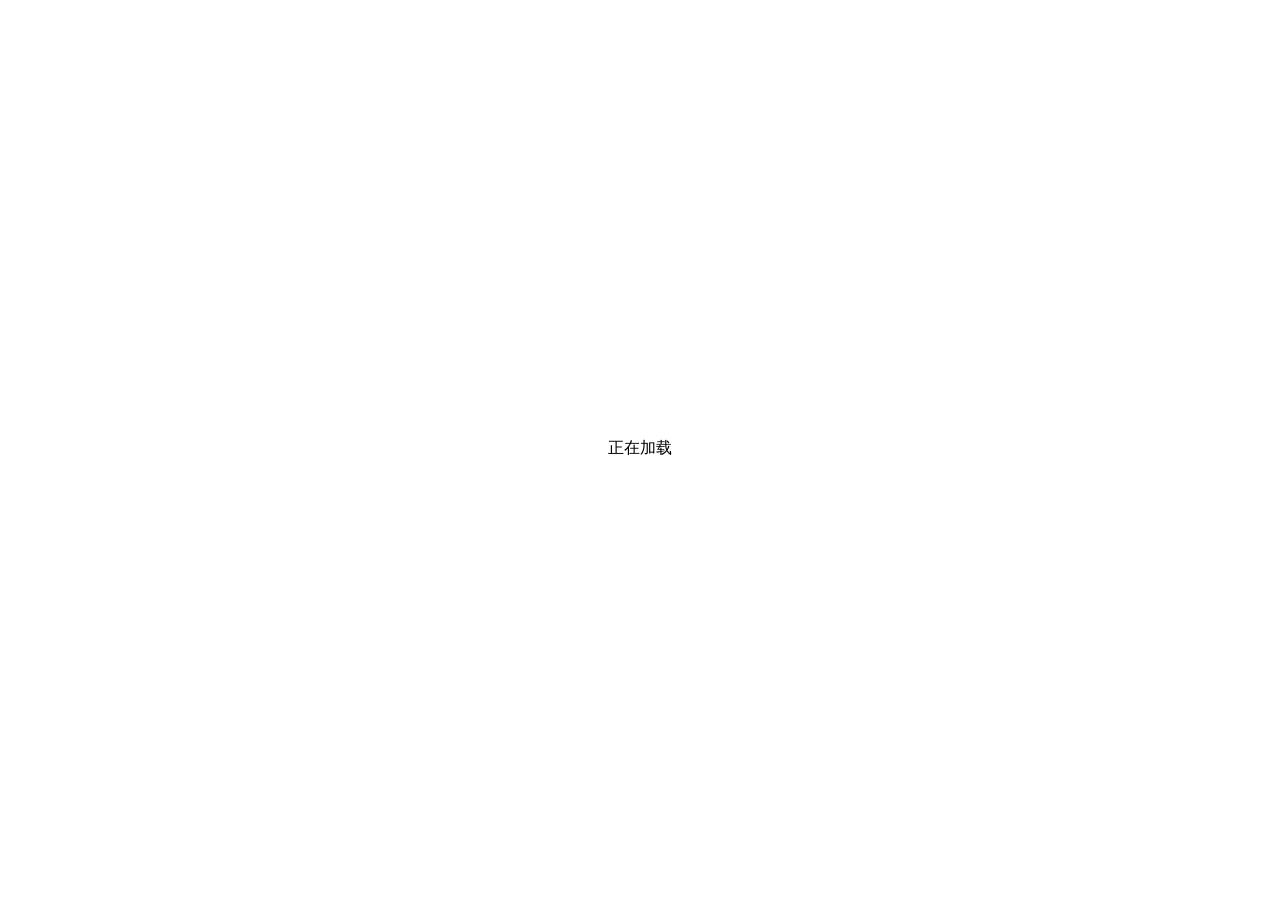
==== commit 69e7ec79: "莫娜圣遗物计算器资源 mona/index.html" ====
--- a/mona/index.html
+++ b/mona/index.html
@@ -4,9 +4,6 @@
   var lsOK = ok(function(){ localStorage.setItem('__y','1');
     var v = localStorage.getItem('__y'); localStorage.removeItem('__y'); return v === '1'; });
   if(!lsOK){
-    /* 自己这份 localStorage 用不了，先试试父窗口（夜雨主壳）那一份 ——
-       它是 APP 的主页面，存储是打通的（夜雨自己的设置就存在那儿）。
-       这样「添加圣遗物」的数据才不会关掉就没了。 */
     var prox = null;
     try{
       if(window.parent && window.parent !== window && window.parent.localStorage){
@@ -33,27 +30,14 @@
       }catch(e){}
     }
   }
-  var idbOK = ok(function(){
-    if(typeof indexedDB === 'undefined' || !indexedDB) return false;
-    if(typeof indexedDB.open !== 'function') return false;
-    var r = indexedDB.open('__yprobe__', 1);
-    try{ indexedDB.deleteDatabase('__yprobe__'); }catch(e){}
-    return !!r;
-  });
-  if(!idbOK){
-    ['indexedDB','webkitIndexedDB','mozIndexedDB','msIndexedDB'].forEach(function(n){
-      try{ Object.defineProperty(window, n, {configurable:true, get:function(){ return undefined; }}); }catch(e){}
-    });
-  }
-  /* 外链（Github / 米游社 …）在壳里点了会变成一片空白 ——
-     拦下来交给系统浏览器。写在莫娜自己页面里，就不依赖父页面能不能读到 iframe。 */
+  /* 外链（米游社 / Github …）在壳里点了会变成一片空白 —— 交给系统浏览器 */
   document.addEventListener('click', function(e){
     var t = e.target, a = null;
     while(t && t.tagName !== 'A'){ t = t.parentElement; if(!t) break; }
     if(t && t.tagName === 'A') a = t;
     if(!a) return;
     var h = a.getAttribute('href') || '';
-    if(!/^https?:/i.test(h)) return;                 // #/xxx 是它自己的路由，别管
+    if(!/^https?:/i.test(h)) return;
     e.preventDefault(); e.stopPropagation();
     try{
       var p = window.parent;
@@ -80,10 +64,10 @@
     var r = e && e.reason; banner('未处理的异常：' + ((r && r.message) || String(r)));
   });
 })();
-</script><meta charset="utf-8"><meta http-equiv="X-UA-Compatible" content="IE=edge"><meta name="viewport" content="width=device-width,initial-scale=1,viewport-fit=cover"><meta name="keywords" content="原神,圣遗物,圣遗物搭配,圣遗物配装,自动配装,莫娜占卜铺"><link rel="icon" href="./favicon.ico"><title>莫娜占卜铺</title><style>.loading {
+</script><meta charset="utf-8"><meta http-equiv="X-UA-Compatible" content="IE=edge"><meta name="viewport" content="width=device-width,initial-scale=1,viewport-fit=cover"><meta name="keywords" content="原神,圣遗物,圣遗物搭配,圣遗物配装,自动配装,伤害计算器"><link rel="icon" href="./favicon.ico"><title>伤害计算器</title><style>.loading {
             height: 100vh;
             width: 100vw;
             display: flex;
             align-items: center;
             justify-content: center;
-        }</style><script defer="defer" type="module" src="./js/chunk-vendors.f7a2064f.js"></script><script defer="defer" type="module" src="./js/app.9857be0c.js"></script><link href="./css/chunk-vendors.fb1a9135.css" rel="stylesheet"><link href="./css/app.f15ebb96.css" rel="stylesheet"></head><body><noscript><strong>好家伙，这年头还有不开启javascript的人吗</strong></noscript><div id="app"><div class="loading" style="display: flex; flex-direction: column; align-items: center"><p style="margin-top: 12px">莫娜正在仰望星空，请稍安勿躁（狗头）</p></div></div></body></html>+        }</style><script defer="defer" type="module" src="./js/chunk-vendors.3f70930d.js"></script><script defer="defer" type="module" src="./js/app.3828ec8b.js"></script><link href="./css/chunk-vendors.608950d3.css" rel="stylesheet"><link href="./css/app.83a2ed21.css" rel="stylesheet"></head><body><noscript><strong>好家伙，这年头还有不开启javascript的人吗</strong></noscript><div id="app"><div class="loading" style="display: flex; flex-direction: column; align-items: center"><p style="margin-top: 12px">正在加载</p></div></div></body></html>
--- a/mona/css/chunk-vendors.608950d3.css
+++ b/mona/css/chunk-vendors.608950d3.css
@@ -0,0 +1 @@
+@charset "UTF-8";@media only screen and (max-width:767px){.hidden-xs-only{display:none!important}}@media only screen and (min-width:768px){.hidden-sm-and-up{display:none!important}}@media only screen and (min-width:768px) and (max-width:991px){.hidden-sm-only{display:none!important}}@media only screen and (max-width:991px){.hidden-sm-and-down{display:none!important}}@media only screen and (min-width:992px){.hidden-md-and-up{display:none!important}}@media only screen and (min-width:992px) and (max-width:1199px){.hidden-md-only{display:none!important}}@media only screen and (max-width:1199px){.hidden-md-and-down{display:none!important}}@media only screen and (min-width:1200px){.hidden-lg-and-up{display:none!important}}@media only screen and (min-width:1200px) and (max-width:1919px){.hidden-lg-only{display:none!important}}@media only screen and (max-width:1919px){.hidden-lg-and-down{display:none!important}}@media only screen and (min-width:1920px){.hidden-xl-only{display:none!important}}:root{--el-color-primary-rgb:64,158,255;--el-color-success-rgb:103,194,58;--el-color-warning-rgb:230,162,60;--el-color-danger-rgb:245,108,108;--el-color-error-rgb:245,108,108;--el-color-info-rgb:144,147,153;--el-font-size-extra-large:20px;--el-font-size-large:18px;--el-font-size-medium:16px;--el-font-size-base:14px;--el-font-size-small:13px;--el-font-size-extra-small:12px;--el-font-family:"Helvetica Neue",Helvetica,"PingFang SC","Hiragino Sans GB","Microsoft YaHei","微软雅黑",Arial,sans-serif;--el-font-weight-primary:500;--el-font-line-height-primary:24px;--el-index-normal:1;--el-index-top:1000;--el-index-popper:2000;--el-border-radius-base:4px;--el-border-radius-small:2px;--el-border-radius-round:20px;--el-border-radius-circle:100%;--el-transition-duration:0.3s;--el-transition-duration-fast:0.2s;--el-transition-function-ease-in-out-bezier:cubic-bezier(0.645,0.045,0.355,1);--el-transition-function-fast-bezier:cubic-bezier(0.23,1,0.32,1);--el-transition-all:all var(--el-transition-duration) var(--el-transition-function-ease-in-out-bezier);--el-transition-fade:opacity var(--el-transition-duration) var(--el-transition-function-fast-bezier);--el-transition-md-fade:transform var(--el-transition-duration) var(--el-transition-function-fast-bezier),opacity var(--el-transition-duration) var(--el-transition-function-fast-bezier);--el-transition-fade-linear:opacity var(--el-transition-duration-fast) linear;--el-transition-border:border-color var(--el-transition-duration-fast) var(--el-transition-function-ease-in-out-bezier);--el-transition-box-shadow:box-shadow var(--el-transition-duration-fast) var(--el-transition-function-ease-in-out-bezier);--el-transition-color:color var(--el-transition-duration-fast) var(--el-transition-function-ease-in-out-bezier);--el-component-size-large:40px;--el-component-size:32px;--el-component-size-small:24px;color-scheme:light;--el-color-white:#fff;--el-color-black:#000;--el-color-primary:#409eff;--el-color-primary-light-3:#79bbff;--el-color-primary-light-5:#a0cfff;--el-color-primary-light-7:#c6e2ff;--el-color-primary-light-8:#d9ecff;--el-color-primary-light-9:#ecf5ff;--el-color-primary-dark-2:#337ecc;--el-color-success:#67c23a;--el-color-success-light-3:#95d475;--el-color-success-light-5:#b3e19d;--el-color-success-light-7:#d1edc4;--el-color-success-light-8:#e1f3d8;--el-color-success-light-9:#f0f9eb;--el-color-success-dark-2:#529b2e;--el-color-warning:#e6a23c;--el-color-warning-light-3:#eebe77;--el-color-warning-light-5:#f3d19e;--el-color-warning-light-7:#f8e3c5;--el-color-warning-light-8:#faecd8;--el-color-warning-light-9:#fdf6ec;--el-color-warning-dark-2:#b88230;--el-color-danger:#f56c6c;--el-color-danger-light-3:#f89898;--el-color-danger-light-5:#fab6b6;--el-color-danger-light-7:#fcd3d3;--el-color-danger-light-8:#fde2e2;--el-color-danger-light-9:#fef0f0;--el-color-danger-dark-2:#c45656;--el-color-error:#f56c6c;--el-color-error-light-3:#f89898;--el-color-error-light-5:#fab6b6;--el-color-error-light-7:#fcd3d3;--el-color-error-light-8:#fde2e2;--el-color-error-light-9:#fef0f0;--el-color-error-dark-2:#c45656;--el-color-info:#909399;--el-color-info-light-3:#b1b3b8;--el-color-info-light-5:#c8c9cc;--el-color-info-light-7:#dedfe0;--el-color-info-light-8:#e9e9eb;--el-color-info-light-9:#f4f4f5;--el-color-info-dark-2:#73767a;--el-bg-color:#fff;--el-bg-color-page:#f2f3f5;--el-bg-color-overlay:#fff;--el-text-color-primary:#303133;--el-text-color-regular:#606266;--el-text-color-secondary:#909399;--el-text-color-placeholder:#a8abb2;--el-text-color-disabled:#c0c4cc;--el-border-color:#dcdfe6;--el-border-color-light:#e4e7ed;--el-border-color-lighter:#ebeef5;--el-border-color-extra-light:#f2f6fc;--el-border-color-dark:#d4d7de;--el-border-color-darker:#cdd0d6;--el-fill-color:#f0f2f5;--el-fill-color-light:#f5f7fa;--el-fill-color-lighter:#fafafa;--el-fill-color-extra-light:#fafcff;--el-fill-color-dark:#ebedf0;--el-fill-color-darker:#e6e8eb;--el-fill-color-blank:#fff;--el-box-shadow:0px 12px 32px 4px rgba(0,0,0,.04),0px 8px 20px rgba(0,0,0,.08);--el-box-shadow-light:0px 0px 12px rgba(0,0,0,.12);--el-box-shadow-lighter:0px 0px 6px rgba(0,0,0,.12);--el-box-shadow-dark:0px 16px 48px 16px rgba(0,0,0,.08),0px 12px 32px rgba(0,0,0,.12),0px 8px 16px -8px rgba(0,0,0,.16);--el-disabled-bg-color:var(--el-fill-color-light);--el-disabled-text-color:var(--el-text-color-placeholder);--el-disabled-border-color:var(--el-border-color-light);--el-overlay-color:rgba(0,0,0,.8);--el-overlay-color-light:rgba(0,0,0,.7);--el-overlay-color-lighter:rgba(0,0,0,.5);--el-mask-color:hsla(0,0%,100%,.9);--el-mask-color-extra-light:hsla(0,0%,100%,.3);--el-border-width:1px;--el-border-style:solid;--el-border-color-hover:var(--el-text-color-disabled);--el-border:var(--el-border-width) var(--el-border-style) var(--el-border-color);--el-svg-monochrome-grey:var(--el-border-color);--el-loading-spinner-size:42px;--el-loading-fullscreen-spinner-size:50px}.el-loading-parent--relative{position:relative!important}.el-loading-parent--hidden{overflow:hidden!important}.el-loading-mask{position:absolute;z-index:2000;background-color:var(--el-mask-color);margin:0;top:0;right:0;bottom:0;left:0;transition:opacity var(--el-transition-duration)}.el-loading-mask.is-fullscreen{position:fixed}.el-loading-mask.is-fullscreen .el-loading-spinner{margin-top:calc((0px - var(--el-loading-fullscreen-spinner-size))/2)}.el-loading-mask.is-fullscreen .el-loading-spinner .circular{height:var(--el-loading-fullscreen-spinner-size);width:var(--el-loading-fullscreen-spinner-size)}.el-loading-spinner{top:50%;margin-top:calc((0px - var(--el-loading-spinner-size))/2);width:100%;text-align:center;position:absolute}.el-loading-spinner .el-loading-text{color:var(--el-color-primary);margin:3px 0;font-size:14px}.el-loading-spinner .circular{display:inline;height:var(--el-loading-spinner-size);width:var(--el-loading-spinner-size);animation:loading-rotate 2s linear infinite}.el-loading-spinner .path{animation:loading-dash 1.5s ease-in-out infinite;stroke-dasharray:90,150;stroke-dashoffset:0;stroke-width:2;stroke:var(--el-color-primary);stroke-linecap:round}.el-loading-spinner i{color:var(--el-color-primary)}.el-loading-fade-enter-from,.el-loading-fade-leave-to{opacity:0}@keyframes loading-rotate{to{transform:rotate(1turn)}}@keyframes loading-dash{0%{stroke-dasharray:1,200;stroke-dashoffset:0}50%{stroke-dasharray:90,150;stroke-dashoffset:-40px}to{stroke-dasharray:90,150;stroke-dashoffset:-120px}}.el-popconfirm__main{display:flex;align-items:center}.el-popconfirm__icon{margin-right:5px}.el-popconfirm__action{text-align:right;margin-top:8px}.el-popover{--el-popover-bg-color:var(--el-color-white);--el-popover-font-size:var(--el-font-size-base);--el-popover-border-color:var(--el-border-color-lighter);--el-popover-padding:12px;--el-popover-padding-large:18px 20px;--el-popover-title-font-size:16px;--el-popover-title-text-color:var(--el-text-color-primary);--el-popover-border-radius:4px}.el-popover.el-popper{background:var(--el-popover-bg-color);min-width:150px;border-radius:var(--el-popover-border-radius);border:1px solid var(--el-popover-border-color);padding:var(--el-popover-padding);z-index:var(--el-index-popper);color:var(--el-text-color-regular);line-height:1.4;text-align:justify;font-size:var(--el-popover-font-size);box-shadow:var(--el-box-shadow-light);word-break:break-all}.el-popover.el-popper--plain{padding:var(--el-popover-padding-large)}.el-popover__title{color:var(--el-popover-title-text-color);font-size:var(--el-popover-title-font-size);line-height:1;margin-bottom:12px}.el-popover.el-popper:focus,.el-popover.el-popper:focus:active,.el-popover__reference:focus:hover,.el-popover__reference:focus:not(.focusing){outline-width:0}.el-popper{--el-popper-border-radius:var(--el-popover-border-radius,4px);position:absolute;border-radius:var(--el-popper-border-radius);padding:5px 11px;z-index:2000;font-size:12px;line-height:20px;min-width:10px;word-wrap:break-word;visibility:visible}.el-popper.is-dark{color:var(--el-bg-color)}.el-popper.is-dark,.el-popper.is-dark .el-popper__arrow:before{background:var(--el-text-color-primary);border:1px solid var(--el-text-color-primary)}.el-popper.is-dark .el-popper__arrow:before{right:0}.el-popper.is-light,.el-popper.is-light .el-popper__arrow:before{background:var(--el-bg-color-overlay);border:1px solid var(--el-border-color-light)}.el-popper.is-light .el-popper__arrow:before{right:0}.el-popper.is-pure{padding:0}.el-popper__arrow,.el-popper__arrow:before{position:absolute;width:10px;height:10px;z-index:-1}.el-popper__arrow:before{content:" ";transform:rotate(45deg);background:var(--el-text-color-primary);box-sizing:border-box}.el-popper[data-popper-placement^=top]>.el-popper__arrow{bottom:-5px}.el-popper[data-popper-placement^=top]>.el-popper__arrow:before{border-bottom-right-radius:2px}.el-popper[data-popper-placement^=bottom]>.el-popper__arrow{top:-5px}.el-popper[data-popper-placement^=bottom]>.el-popper__arrow:before{border-top-left-radius:2px}.el-popper[data-popper-placement^=left]>.el-popper__arrow{right:-5px}.el-popper[data-popper-placement^=left]>.el-popper__arrow:before{border-top-right-radius:2px}.el-popper[data-popper-placement^=right]>.el-popper__arrow{left:-5px}.el-popper[data-popper-placement^=right]>.el-popper__arrow:before{border-bottom-left-radius:2px}.el-popper[data-popper-placement^=top] .el-popper__arrow:before{border-top-color:transparent!important;border-left-color:transparent!important}.el-popper[data-popper-placement^=bottom] .el-popper__arrow:before{border-bottom-color:transparent!important;border-right-color:transparent!important}.el-popper[data-popper-placement^=left] .el-popper__arrow:before{border-left-color:transparent!important;border-bottom-color:transparent!important}.el-popper[data-popper-placement^=right] .el-popper__arrow:before{border-right-color:transparent!important;border-top-color:transparent!important}.el-button{--el-button-font-weight:var(--el-font-weight-primary);--el-button-border-color:var(--el-border-color);--el-button-bg-color:var(--el-fill-color-blank);--el-button-text-color:var(--el-text-color-regular);--el-button-disabled-text-color:var(--el-disabled-text-color);--el-button-disabled-bg-color:var(--el-fill-color-blank);--el-button-disabled-border-color:var(--el-border-color-light);--el-button-divide-border-color:hsla(0,0%,100%,.5);--el-button-hover-text-color:var(--el-color-primary);--el-button-hover-bg-color:var(--el-color-primary-light-9);--el-button-hover-border-color:var(--el-color-primary-light-7);--el-button-active-text-color:var(--el-button-hover-text-color);--el-button-active-border-color:var(--el-color-primary);--el-button-active-bg-color:var(--el-button-hover-bg-color);--el-button-outline-color:var(--el-color-primary-light-5);--el-button-hover-link-text-color:var(--el-color-info);--el-button-active-color:var(--el-text-color-primary);display:inline-flex;justify-content:center;align-items:center;line-height:1;height:32px;white-space:nowrap;cursor:pointer;color:var(--el-button-text-color);text-align:center;box-sizing:border-box;outline:0;transition:.1s;font-weight:var(--el-button-font-weight);-webkit-user-select:none;user-select:none;vertical-align:middle;-webkit-appearance:none;background-color:var(--el-button-bg-color);border:var(--el-border);border-color:var(--el-button-border-color);padding:8px 15px;font-size:var(--el-font-size-base);border-radius:var(--el-border-radius-base)}.el-button:focus,.el-button:hover{color:var(--el-button-hover-text-color);border-color:var(--el-button-hover-border-color);background-color:var(--el-button-hover-bg-color);outline:0}.el-button:active{color:var(--el-button-active-text-color);border-color:var(--el-button-active-border-color);background-color:var(--el-button-active-bg-color);outline:0}.el-button:focus-visible{outline:2px solid var(--el-button-outline-color);outline-offset:1px}.el-button>span{display:inline-flex;align-items:center}.el-button+.el-button{margin-left:12px}.el-button.is-round{padding:8px 15px}.el-button::-moz-focus-inner{border:0}.el-button [class*=el-icon]+span{margin-left:6px}.el-button [class*=el-icon] svg{vertical-align:bottom}.el-button.is-plain{--el-button-hover-text-color:var(--el-color-primary);--el-button-hover-bg-color:var(--el-fill-color-blank);--el-button-hover-border-color:var(--el-color-primary)}.el-button.is-active{color:var(--el-button-active-text-color);border-color:var(--el-button-active-border-color);background-color:var(--el-button-active-bg-color);outline:0}.el-button.is-disabled,.el-button.is-disabled:focus,.el-button.is-disabled:hover{color:var(--el-button-disabled-text-color);cursor:not-allowed;background-image:none;background-color:var(--el-button-disabled-bg-color);border-color:var(--el-button-disabled-border-color)}.el-button.is-loading{position:relative;pointer-events:none}.el-button.is-loading:before{z-index:1;pointer-events:none;content:"";position:absolute;left:-1px;top:-1px;right:-1px;bottom:-1px;border-radius:inherit;background-color:var(--el-mask-color-extra-light)}.el-button.is-round{border-radius:var(--el-border-radius-round)}.el-button.is-circle{border-radius:50%;padding:8px}.el-button.is-text{color:var(--el-button-text-color);border:0 solid transparent;background-color:transparent}.el-button.is-text.is-disabled{color:var(--el-button-disabled-text-color);background-color:transparent!important}.el-button.is-text:not(.is-disabled):focus,.el-button.is-text:not(.is-disabled):hover{background-color:var(--el-fill-color-light)}.el-button.is-text:not(.is-disabled):focus-visible{outline:2px solid var(--el-button-outline-color);outline-offset:1px}.el-button.is-text:not(.is-disabled):active{background-color:var(--el-fill-color)}.el-button.is-text:not(.is-disabled).is-has-bg{background-color:var(--el-fill-color-light)}.el-button.is-text:not(.is-disabled).is-has-bg:focus,.el-button.is-text:not(.is-disabled).is-has-bg:hover{background-color:var(--el-fill-color)}.el-button.is-text:not(.is-disabled).is-has-bg:active{background-color:var(--el-fill-color-dark)}.el-button__text--expand{letter-spacing:.3em;margin-right:-.3em}.el-button.is-link{border-color:transparent;color:var(--el-button-text-color);background:0 0;padding:2px;height:auto}.el-button.is-link:focus,.el-button.is-link:hover{color:var(--el-button-hover-link-text-color)}.el-button.is-link.is-disabled{color:var(--el-button-disabled-text-color);background-color:transparent!important;border-color:transparent!important}.el-button.is-link:not(.is-disabled):active,.el-button.is-link:not(.is-disabled):focus,.el-button.is-link:not(.is-disabled):hover{border-color:transparent;background-color:transparent}.el-button.is-link:not(.is-disabled):active{color:var(--el-button-active-color)}.el-button--text{border-color:transparent;background:0 0;color:var(--el-color-primary);padding-left:0;padding-right:0}.el-button--text.is-disabled{color:var(--el-button-disabled-text-color);background-color:transparent!important;border-color:transparent!important}.el-button--text:not(.is-disabled):focus,.el-button--text:not(.is-disabled):hover{color:var(--el-color-primary-light-3);border-color:transparent;background-color:transparent}.el-button--text:not(.is-disabled):active{color:var(--el-color-primary-dark-2);border-color:transparent;background-color:transparent}.el-button__link--expand{letter-spacing:.3em;margin-right:-.3em}.el-button--primary{--el-button-text-color:var(--el-color-white);--el-button-bg-color:var(--el-color-primary);--el-button-border-color:var(--el-color-primary);--el-button-outline-color:var(--el-color-primary-light-5);--el-button-active-color:var(--el-color-primary-dark-2);--el-button-hover-text-color:var(--el-color-white);--el-button-hover-link-text-color:var(--el-color-primary-light-5);--el-button-hover-bg-color:var(--el-color-primary-light-3);--el-button-hover-border-color:var(--el-color-primary-light-3);--el-button-active-bg-color:var(--el-color-primary-dark-2);--el-button-active-border-color:var(--el-color-primary-dark-2);--el-button-disabled-text-color:var(--el-color-white);--el-button-disabled-bg-color:var(--el-color-primary-light-5);--el-button-disabled-border-color:var(--el-color-primary-light-5)}.el-button--primary.is-link,.el-button--primary.is-plain,.el-button--primary.is-text{--el-button-text-color:var(--el-color-primary);--el-button-bg-color:var(--el-color-primary-light-9);--el-button-border-color:var(--el-color-primary-light-5);--el-button-hover-text-color:var(--el-color-white);--el-button-hover-bg-color:var(--el-color-primary);--el-button-hover-border-color:var(--el-color-primary);--el-button-active-text-color:var(--el-color-white)}.el-button--primary.is-link.is-disabled,.el-button--primary.is-link.is-disabled:active,.el-button--primary.is-link.is-disabled:focus,.el-button--primary.is-link.is-disabled:hover,.el-button--primary.is-plain.is-disabled,.el-button--primary.is-plain.is-disabled:active,.el-button--primary.is-plain.is-disabled:focus,.el-button--primary.is-plain.is-disabled:hover,.el-button--primary.is-text.is-disabled,.el-button--primary.is-text.is-disabled:active,.el-button--primary.is-text.is-disabled:focus,.el-button--primary.is-text.is-disabled:hover{color:var(--el-color-primary-light-5);background-color:var(--el-color-primary-light-9);border-color:var(--el-color-primary-light-8)}.el-button--success{--el-button-text-color:var(--el-color-white);--el-button-bg-color:var(--el-color-success);--el-button-border-color:var(--el-color-success);--el-button-outline-color:var(--el-color-success-light-5);--el-button-active-color:var(--el-color-success-dark-2);--el-button-hover-text-color:var(--el-color-white);--el-button-hover-link-text-color:var(--el-color-success-light-5);--el-button-hover-bg-color:var(--el-color-success-light-3);--el-button-hover-border-color:var(--el-color-success-light-3);--el-button-active-bg-color:var(--el-color-success-dark-2);--el-button-active-border-color:var(--el-color-success-dark-2);--el-button-disabled-text-color:var(--el-color-white);--el-button-disabled-bg-color:var(--el-color-success-light-5);--el-button-disabled-border-color:var(--el-color-success-light-5)}.el-button--success.is-link,.el-button--success.is-plain,.el-button--success.is-text{--el-button-text-color:var(--el-color-success);--el-button-bg-color:var(--el-color-success-light-9);--el-button-border-color:var(--el-color-success-light-5);--el-button-hover-text-color:var(--el-color-white);--el-button-hover-bg-color:var(--el-color-success);--el-button-hover-border-color:var(--el-color-success);--el-button-active-text-color:var(--el-color-white)}.el-button--success.is-link.is-disabled,.el-button--success.is-link.is-disabled:active,.el-button--success.is-link.is-disabled:focus,.el-button--success.is-link.is-disabled:hover,.el-button--success.is-plain.is-disabled,.el-button--success.is-plain.is-disabled:active,.el-button--success.is-plain.is-disabled:focus,.el-button--success.is-plain.is-disabled:hover,.el-button--success.is-text.is-disabled,.el-button--success.is-text.is-disabled:active,.el-button--success.is-text.is-disabled:focus,.el-button--success.is-text.is-disabled:hover{color:var(--el-color-success-light-5);background-color:var(--el-color-success-light-9);border-color:var(--el-color-success-light-8)}.el-button--warning{--el-button-text-color:var(--el-color-white);--el-button-bg-color:var(--el-color-warning);--el-button-border-color:var(--el-color-warning);--el-button-outline-color:var(--el-color-warning-light-5);--el-button-active-color:var(--el-color-warning-dark-2);--el-button-hover-text-color:var(--el-color-white);--el-button-hover-link-text-color:var(--el-color-warning-light-5);--el-button-hover-bg-color:var(--el-color-warning-light-3);--el-button-hover-border-color:var(--el-color-warning-light-3);--el-button-active-bg-color:var(--el-color-warning-dark-2);--el-button-active-border-color:var(--el-color-warning-dark-2);--el-button-disabled-text-color:var(--el-color-white);--el-button-disabled-bg-color:var(--el-color-warning-light-5);--el-button-disabled-border-color:var(--el-color-warning-light-5)}.el-button--warning.is-link,.el-button--warning.is-plain,.el-button--warning.is-text{--el-button-text-color:var(--el-color-warning);--el-button-bg-color:var(--el-color-warning-light-9);--el-button-border-color:var(--el-color-warning-light-5);--el-button-hover-text-color:var(--el-color-white);--el-button-hover-bg-color:var(--el-color-warning);--el-button-hover-border-color:var(--el-color-warning);--el-button-active-text-color:var(--el-color-white)}.el-button--warning.is-link.is-disabled,.el-button--warning.is-link.is-disabled:active,.el-button--warning.is-link.is-disabled:focus,.el-button--warning.is-link.is-disabled:hover,.el-button--warning.is-plain.is-disabled,.el-button--warning.is-plain.is-disabled:active,.el-button--warning.is-plain.is-disabled:focus,.el-button--warning.is-plain.is-disabled:hover,.el-button--warning.is-text.is-disabled,.el-button--warning.is-text.is-disabled:active,.el-button--warning.is-text.is-disabled:focus,.el-button--warning.is-text.is-disabled:hover{color:var(--el-color-warning-light-5);background-color:var(--el-color-warning-light-9);border-color:var(--el-color-warning-light-8)}.el-button--danger{--el-button-text-color:var(--el-color-white);--el-button-bg-color:var(--el-color-danger);--el-button-border-color:var(--el-color-danger);--el-button-outline-color:var(--el-color-danger-light-5);--el-button-active-color:var(--el-color-danger-dark-2);--el-button-hover-text-color:var(--el-color-white);--el-button-hover-link-text-color:var(--el-color-danger-light-5);--el-button-hover-bg-color:var(--el-color-danger-light-3);--el-button-hover-border-color:var(--el-color-danger-light-3);--el-button-active-bg-color:var(--el-color-danger-dark-2);--el-button-active-border-color:var(--el-color-danger-dark-2);--el-button-disabled-text-color:var(--el-color-white);--el-button-disabled-bg-color:var(--el-color-danger-light-5);--el-button-disabled-border-color:var(--el-color-danger-light-5)}.el-button--danger.is-link,.el-button--danger.is-plain,.el-button--danger.is-text{--el-button-text-color:var(--el-color-danger);--el-button-bg-color:var(--el-color-danger-light-9);--el-button-border-color:var(--el-color-danger-light-5);--el-button-hover-text-color:var(--el-color-white);--el-button-hover-bg-color:var(--el-color-danger);--el-button-hover-border-color:var(--el-color-danger);--el-button-active-text-color:var(--el-color-white)}.el-button--danger.is-link.is-disabled,.el-button--danger.is-link.is-disabled:active,.el-button--danger.is-link.is-disabled:focus,.el-button--danger.is-link.is-disabled:hover,.el-button--danger.is-plain.is-disabled,.el-button--danger.is-plain.is-disabled:active,.el-button--danger.is-plain.is-disabled:focus,.el-button--danger.is-plain.is-disabled:hover,.el-button--danger.is-text.is-disabled,.el-button--danger.is-text.is-disabled:active,.el-button--danger.is-text.is-disabled:focus,.el-button--danger.is-text.is-disabled:hover{color:var(--el-color-danger-light-5);background-color:var(--el-color-danger-light-9);border-color:var(--el-color-danger-light-8)}.el-button--info{--el-button-text-color:var(--el-color-white);--el-button-bg-color:var(--el-color-info);--el-button-border-color:var(--el-color-info);--el-button-outline-color:var(--el-color-info-light-5);--el-button-active-color:var(--el-color-info-dark-2);--el-button-hover-text-color:var(--el-color-white);--el-button-hover-link-text-color:var(--el-color-info-light-5);--el-button-hover-bg-color:var(--el-color-info-light-3);--el-button-hover-border-color:var(--el-color-info-light-3);--el-button-active-bg-color:var(--el-color-info-dark-2);--el-button-active-border-color:var(--el-color-info-dark-2);--el-button-disabled-text-color:var(--el-color-white);--el-button-disabled-bg-color:var(--el-color-info-light-5);--el-button-disabled-border-color:var(--el-color-info-light-5)}.el-button--info.is-link,.el-button--info.is-plain,.el-button--info.is-text{--el-button-text-color:var(--el-color-info);--el-button-bg-color:var(--el-color-info-light-9);--el-button-border-color:var(--el-color-info-light-5);--el-button-hover-text-color:var(--el-color-white);--el-button-hover-bg-color:var(--el-color-info);--el-button-hover-border-color:var(--el-color-info);--el-button-active-text-color:var(--el-color-white)}.el-button--info.is-link.is-disabled,.el-button--info.is-link.is-disabled:active,.el-button--info.is-link.is-disabled:focus,.el-button--info.is-link.is-disabled:hover,.el-button--info.is-plain.is-disabled,.el-button--info.is-plain.is-disabled:active,.el-button--info.is-plain.is-disabled:focus,.el-button--info.is-plain.is-disabled:hover,.el-button--info.is-text.is-disabled,.el-button--info.is-text.is-disabled:active,.el-button--info.is-text.is-disabled:focus,.el-button--info.is-text.is-disabled:hover{color:var(--el-color-info-light-5);background-color:var(--el-color-info-light-9);border-color:var(--el-color-info-light-8)}.el-button--large{--el-button-size:40px;height:var(--el-button-size);padding:12px 19px;font-size:var(--el-font-size-base);border-radius:var(--el-border-radius-base)}.el-button--large [class*=el-icon]+span{margin-left:8px}.el-button--large.is-round{padding:12px 19px}.el-button--large.is-circle{width:var(--el-button-size);padding:12px}.el-button--small{--el-button-size:24px;height:var(--el-button-size);padding:5px 11px;font-size:12px;border-radius:calc(var(--el-border-radius-base) - 1px)}.el-button--small [class*=el-icon]+span{margin-left:4px}.el-button--small.is-round{padding:5px 11px}.el-button--small.is-circle{width:var(--el-button-size);padding:5px}.el-form{--el-form-label-font-size:var(--el-font-size-base)}.el-form--label-left .el-form-item__label{justify-content:flex-start}.el-form--label-top .el-form-item{display:block}.el-form--label-top .el-form-item .el-form-item__label{display:block;height:auto;text-align:left;margin-bottom:8px;line-height:22px}.el-form--inline .el-form-item{display:inline-flex;vertical-align:middle;margin-right:32px}.el-form--inline.el-form--label-top{display:flex;flex-wrap:wrap}.el-form--inline.el-form--label-top .el-form-item{display:block}.el-form--large.el-form--label-top .el-form-item .el-form-item__label{margin-bottom:12px;line-height:22px}.el-form--default.el-form--label-top .el-form-item .el-form-item__label{margin-bottom:8px;line-height:22px}.el-form--small.el-form--label-top .el-form-item .el-form-item__label{margin-bottom:4px;line-height:20px}.el-form-item{display:flex;--font-size:14px;margin-bottom:18px}.el-form-item .el-form-item{margin-bottom:0}.el-form-item .el-input__validateIcon{display:none}.el-form-item--large{--font-size:14px;--el-form-label-font-size:var(--font-size);margin-bottom:22px}.el-form-item--large .el-form-item__label{height:40px;line-height:40px}.el-form-item--large .el-form-item__content{line-height:40px}.el-form-item--large .el-form-item__error{padding-top:4px}.el-form-item--default{--font-size:14px;--el-form-label-font-size:var(--font-size);margin-bottom:18px}.el-form-item--default .el-form-item__label{height:32px;line-height:32px}.el-form-item--default .el-form-item__content{line-height:32px}.el-form-item--default .el-form-item__error{padding-top:2px}.el-form-item--small{--font-size:12px;--el-form-label-font-size:var(--font-size);margin-bottom:18px}.el-form-item--small .el-form-item__label{height:24px;line-height:24px}.el-form-item--small .el-form-item__content{line-height:24px}.el-form-item--small .el-form-item__error{padding-top:2px}.el-form-item__label-wrap{display:flex}.el-form-item__label{display:inline-flex;justify-content:flex-end;align-items:flex-start;flex:0 0 auto;font-size:var(--el-form-label-font-size);color:var(--el-text-color-regular);height:32px;line-height:32px;padding:0 12px 0 0;box-sizing:border-box}.el-form-item__content{display:flex;flex-wrap:wrap;align-items:center;flex:1;line-height:32px;position:relative;font-size:var(--font-size);min-width:0}.el-form-item__content .el-input-group{vertical-align:top}.el-form-item__error{color:var(--el-color-danger);font-size:12px;line-height:1;padding-top:2px;position:absolute;top:100%;left:0}.el-form-item__error--inline{position:relative;top:auto;left:auto;display:inline-block;margin-left:10px}.el-form-item.is-required:not(.is-no-asterisk)>.el-form-item__label-wrap>.el-form-item__label:before,.el-form-item.is-required:not(.is-no-asterisk)>.el-form-item__label:before{content:"*";color:var(--el-color-danger);margin-right:4px}.el-form-item.is-error .el-input__wrapper,.el-form-item.is-error .el-select-v2__wrapper,.el-form-item.is-error .el-select-v2__wrapper:focus,.el-form-item.is-error .el-textarea__inner,.el-form-item.is-error .el-textarea__inner:focus{box-shadow:0 0 0 1px var(--el-color-danger) inset}.el-form-item.is-error .el-input-group__append .el-input__wrapper,.el-form-item.is-error .el-input-group__prepend .el-input__wrapper{box-shadow:inset 0 0 0 1px transparent}.el-form-item.is-error .el-input__validateIcon{color:var(--el-color-danger)}.el-form-item--feedback .el-input__validateIcon{display:inline-flex}.el-textarea{--el-input-text-color:var(--el-text-color-regular);--el-input-border:var(--el-border);--el-input-hover-border:var(--el-border-color-hover);--el-input-focus-border:var(--el-color-primary);--el-input-transparent-border:0 0 0 1px transparent inset;--el-input-border-color:var(--el-border-color);--el-input-border-radius:var(--el-border-radius-base);--el-input-bg-color:var(--el-fill-color-blank);--el-input-icon-color:var(--el-text-color-placeholder);--el-input-placeholder-color:var(--el-text-color-placeholder);--el-input-hover-border-color:var(--el-border-color-hover);--el-input-clear-hover-color:var(--el-text-color-secondary);--el-input-focus-border-color:var(--el-color-primary);position:relative;display:inline-block;width:100%;vertical-align:bottom;font-size:var(--el-font-size-base)}.el-textarea__inner{position:relative;display:block;resize:vertical;padding:5px 11px;line-height:1.5;box-sizing:border-box;width:100%;font-size:inherit;font-family:inherit;color:var(--el-input-text-color,var(--el-text-color-regular));background-color:var(--el-input-bg-color,var(--el-fill-color-blank));background-image:none;-webkit-appearance:none;box-shadow:0 0 0 1px var(--el-input-border-color,var(--el-border-color)) inset;border-radius:var(--el-input-border-radius,var(--el-border-radius-base));transition:var(--el-transition-box-shadow);border:none}.el-textarea__inner::placeholder{color:var(--el-input-placeholder-color,var(--el-text-color-placeholder))}.el-textarea__inner:hover{box-shadow:0 0 0 1px var(--el-input-hover-border-color) inset}.el-textarea__inner:focus{outline:0;box-shadow:0 0 0 1px var(--el-input-focus-border-color) inset}.el-textarea .el-input__count{color:var(--el-color-info);background:var(--el-fill-color-blank);position:absolute;font-size:12px;line-height:14px;bottom:5px;right:10px}.el-textarea.is-disabled .el-textarea__inner{background-color:var(--el-disabled-bg-color);border-color:var(--el-disabled-border-color);color:var(--el-disabled-text-color);cursor:not-allowed}.el-textarea.is-disabled .el-textarea__inner::placeholder{color:var(--el-text-color-placeholder)}.el-textarea.is-exceed .el-textarea__inner{border-color:var(--el-color-danger)}.el-textarea.is-exceed .el-input__count{color:var(--el-color-danger)}.el-input{--el-input-text-color:var(--el-text-color-regular);--el-input-border:var(--el-border);--el-input-hover-border:var(--el-border-color-hover);--el-input-focus-border:var(--el-color-primary);--el-input-transparent-border:0 0 0 1px transparent inset;--el-input-border-color:var(--el-border-color);--el-input-border-radius:var(--el-border-radius-base);--el-input-bg-color:var(--el-fill-color-blank);--el-input-icon-color:var(--el-text-color-placeholder);--el-input-placeholder-color:var(--el-text-color-placeholder);--el-input-hover-border-color:var(--el-border-color-hover);--el-input-clear-hover-color:var(--el-text-color-secondary);--el-input-focus-border-color:var(--el-color-primary);--el-input-height:var(--el-component-size);position:relative;font-size:var(--el-font-size-base);display:inline-flex;width:100%;line-height:var(--el-input-height);box-sizing:border-box}.el-input::-webkit-scrollbar{z-index:11;width:6px}.el-input::-webkit-scrollbar:horizontal{height:6px}.el-input::-webkit-scrollbar-thumb{border-radius:5px;width:6px;background:var(--el-text-color-disabled)}.el-input::-webkit-scrollbar-corner,.el-input::-webkit-scrollbar-track{background:var(--el-fill-color-blank)}.el-input::-webkit-scrollbar-track-piece{background:var(--el-fill-color-blank);width:6px}.el-input .el-input__clear,.el-input .el-input__password{color:var(--el-input-icon-color);font-size:14px;cursor:pointer}.el-input .el-input__clear:hover,.el-input .el-input__password:hover{color:var(--el-input-clear-hover-color)}.el-input .el-input__count{height:100%;display:inline-flex;align-items:center;color:var(--el-color-info);font-size:12px}.el-input .el-input__count .el-input__count-inner{background:var(--el-fill-color-blank);line-height:normal;display:inline-block;padding-left:8px}.el-input__wrapper{display:inline-flex;flex-grow:1;align-items:center;justify-content:center;padding:1px 11px;background-color:var(--el-input-bg-color,var(--el-fill-color-blank));background-image:none;border-radius:var(--el-input-border-radius,var(--el-border-radius-base));transition:var(--el-transition-box-shadow);box-shadow:0 0 0 1px var(--el-input-border-color,var(--el-border-color)) inset}.el-input__wrapper:hover{box-shadow:0 0 0 1px var(--el-input-hover-border-color) inset}.el-input__wrapper.is-focus{box-shadow:0 0 0 1px var(--el-input-focus-border-color) inset}.el-input__inner{--el-input-inner-height:calc(var(--el-input-height, 32px) - 2px);width:100%;flex-grow:1;-webkit-appearance:none;color:var(--el-input-text-color,var(--el-text-color-regular));font-size:inherit;height:var(--el-input-inner-height);line-height:var(--el-input-inner-height);padding:0;outline:0;border:none;background:0 0;box-sizing:border-box}.el-input__inner:focus{outline:0}.el-input__inner::placeholder{color:var(--el-input-placeholder-color,var(--el-text-color-placeholder))}.el-input__inner[type=password]::-ms-reveal{display:none}.el-input__prefix{display:inline-flex;white-space:nowrap;flex-shrink:0;flex-wrap:nowrap;height:100%;text-align:center;color:var(--el-input-icon-color,var(--el-text-color-placeholder));transition:all var(--el-transition-duration);pointer-events:none}.el-input__prefix-inner{pointer-events:all;display:inline-flex;align-items:center;justify-content:center}.el-input__prefix-inner>:last-child{margin-right:8px}.el-input__prefix-inner>:first-child,.el-input__prefix-inner>:first-child.el-input__icon{margin-left:0}.el-input__suffix{display:inline-flex;white-space:nowrap;flex-shrink:0;flex-wrap:nowrap;height:100%;text-align:center;color:var(--el-input-icon-color,var(--el-text-color-placeholder));transition:all var(--el-transition-duration);pointer-events:none}.el-input__suffix-inner{pointer-events:all;display:inline-flex;align-items:center;justify-content:center}.el-input__suffix-inner>:first-child{margin-left:8px}.el-input .el-input__icon{height:inherit;line-height:inherit;display:flex;justify-content:center;align-items:center;transition:all var(--el-transition-duration);margin-left:8px}.el-input__validateIcon{pointer-events:none}.el-input.is-active .el-input__wrapper{box-shadow:0 0 0 1px var(--el-input-focus-color,) inset}.el-input.is-disabled{cursor:not-allowed}.el-input.is-disabled .el-input__wrapper{background-color:var(--el-disabled-bg-color);box-shadow:0 0 0 1px var(--el-disabled-border-color) inset}.el-input.is-disabled .el-input__inner{color:var(--el-disabled-text-color);cursor:not-allowed}.el-input.is-disabled .el-input__inner::placeholder{color:var(--el-text-color-placeholder)}.el-input.is-disabled .el-input__icon{cursor:not-allowed}.el-input.is-exceed .el-input__wrapper{box-shadow:0 0 0 1px var(--el-color-danger) inset}.el-input.is-exceed .el-input__suffix .el-input__count{color:var(--el-color-danger)}.el-input--large{--el-input-height:var(--el-component-size-large);font-size:14px}.el-input--large .el-input__wrapper{padding:1px 15px}.el-input--large .el-input__inner{--el-input-inner-height:calc(var(--el-input-height, 40px) - 2px)}.el-input--small{--el-input-height:var(--el-component-size-small);font-size:12px}.el-input--small .el-input__wrapper{padding:1px 7px}.el-input--small .el-input__inner{--el-input-inner-height:calc(var(--el-input-height, 24px) - 2px)}.el-input-group{display:inline-flex;width:100%;align-items:stretch}.el-input-group__append,.el-input-group__prepend{background-color:var(--el-fill-color-light);color:var(--el-color-info);position:relative;display:inline-flex;align-items:center;justify-content:center;min-height:100%;border-radius:var(--el-input-border-radius);padding:0 20px;white-space:nowrap}.el-input-group__append:focus,.el-input-group__prepend:focus{outline:0}.el-input-group__append .el-button,.el-input-group__append .el-select,.el-input-group__prepend .el-button,.el-input-group__prepend .el-select{display:inline-block;margin:0 -20px}.el-input-group__append button.el-button,.el-input-group__append button.el-button:hover,.el-input-group__append div.el-select .el-input__wrapper,.el-input-group__append div.el-select:hover .el-input__wrapper,.el-input-group__prepend button.el-button,.el-input-group__prepend button.el-button:hover,.el-input-group__prepend div.el-select .el-input__wrapper,.el-input-group__prepend div.el-select:hover .el-input__wrapper{border-color:transparent;background-color:transparent;color:inherit}.el-input-group__append .el-button,.el-input-group__append .el-input,.el-input-group__prepend .el-button,.el-input-group__prepend .el-input{font-size:inherit}.el-input-group__prepend{border-right:0;border-top-right-radius:0;border-bottom-right-radius:0;box-shadow:1px 0 0 0 var(--el-input-border-color) inset,0 1px 0 0 var(--el-input-border-color) inset,0 -1px 0 0 var(--el-input-border-color) inset}.el-input-group__append{border-left:0;box-shadow:0 1px 0 0 var(--el-input-border-color) inset,0 -1px 0 0 var(--el-input-border-color) inset,-1px 0 0 0 var(--el-input-border-color) inset}.el-input-group--prepend>.el-input__wrapper,.el-input-group__append{border-top-left-radius:0;border-bottom-left-radius:0}.el-input-group--prepend .el-input-group__prepend .el-select .el-input .el-input__inner{box-shadow:none!important}.el-input-group--prepend .el-input-group__prepend .el-select .el-input .el-input__wrapper{border-top-right-radius:0;border-bottom-right-radius:0;box-shadow:1px 0 0 0 var(--el-input-border-color) inset,0 1px 0 0 var(--el-input-border-color) inset,0 -1px 0 0 var(--el-input-border-color) inset}.el-input-group--prepend .el-input-group__prepend .el-select .el-input.is-focus .el-input__inner{box-shadow:none!important}.el-input-group--prepend .el-input-group__prepend .el-select .el-input.is-focus .el-input__wrapper,.el-input-group--prepend .el-input-group__prepend .el-select .el-input.is-focus .el-input__wrapper:focus{box-shadow:1px 0 0 0 var(--el-input-focus-border-color) inset,1px 0 0 0 var(--el-input-focus-border-color),0 1px 0 0 var(--el-input-focus-border-color) inset,0 -1px 0 0 var(--el-input-focus-border-color) inset!important;z-index:2}.el-input-group--prepend .el-input-group__prepend .el-select .el-input.is-focus .el-input__wrapper:focus{outline:0}.el-input-group--prepend .el-input-group__prepend .el-select:hover .el-input__inner{box-shadow:none!important}.el-input-group--prepend .el-input-group__prepend .el-select:hover .el-input__wrapper{z-index:1;box-shadow:1px 0 0 0 var(--el-input-hover-border-color) inset,1px 0 0 0 var(--el-input-hover-border-color),0 1px 0 0 var(--el-input-hover-border-color) inset,0 -1px 0 0 var(--el-input-hover-border-color) inset!important}.el-input-group--append>.el-input__wrapper{border-top-right-radius:0;border-bottom-right-radius:0}.el-input-group--append .el-input-group__append .el-select .el-input .el-input__inner{box-shadow:none!important}.el-input-group--append .el-input-group__append .el-select .el-input .el-input__wrapper{border-top-left-radius:0;border-bottom-left-radius:0;box-shadow:0 1px 0 0 var(--el-input-border-color) inset,0 -1px 0 0 var(--el-input-border-color) inset,-1px 0 0 0 var(--el-input-border-color) inset}.el-input-group--append .el-input-group__append .el-select .el-input.is-focus .el-input__inner{box-shadow:none!important}.el-input-group--append .el-input-group__append .el-select .el-input.is-focus .el-input__wrapper{z-index:2;box-shadow:-1px 0 0 0 var(--el-input-focus-border-color),-1px 0 0 0 var(--el-input-focus-border-color) inset,0 1px 0 0 var(--el-input-focus-border-color) inset,0 -1px 0 0 var(--el-input-focus-border-color) inset!important}.el-input-group--append .el-input-group__append .el-select:hover .el-input__inner{box-shadow:none!important}.el-input-group--append .el-input-group__append .el-select:hover .el-input__wrapper{z-index:1;box-shadow:-1px 0 0 0 var(--el-input-hover-border-color),-1px 0 0 0 var(--el-input-hover-border-color) inset,0 1px 0 0 var(--el-input-hover-border-color) inset,0 -1px 0 0 var(--el-input-hover-border-color) inset!important}.el-tag{--el-tag-font-size:12px;--el-tag-border-radius:4px;--el-tag-border-radius-rounded:9999px;--el-tag-bg-color:var(--el-color-primary-light-9);--el-tag-border-color:var(--el-color-primary-light-8);--el-tag-hover-color:var(--el-color-primary);--el-tag-text-color:var(--el-color-primary);background-color:var(--el-tag-bg-color);border-color:var(--el-tag-border-color);color:var(--el-tag-text-color);display:inline-flex;justify-content:center;align-items:center;height:24px;padding:0 9px;font-size:var(--el-tag-font-size);line-height:1;border-width:1px;border-style:solid;border-radius:var(--el-tag-border-radius);box-sizing:border-box;white-space:nowrap;--el-icon-size:14px}.el-tag.el-tag--primary{--el-tag-bg-color:var(--el-color-primary-light-9);--el-tag-border-color:var(--el-color-primary-light-8);--el-tag-hover-color:var(--el-color-primary)}.el-tag.el-tag--success{--el-tag-bg-color:var(--el-color-success-light-9);--el-tag-border-color:var(--el-color-success-light-8);--el-tag-hover-color:var(--el-color-success)}.el-tag.el-tag--warning{--el-tag-bg-color:var(--el-color-warning-light-9);--el-tag-border-color:var(--el-color-warning-light-8);--el-tag-hover-color:var(--el-color-warning)}.el-tag.el-tag--danger{--el-tag-bg-color:var(--el-color-danger-light-9);--el-tag-border-color:var(--el-color-danger-light-8);--el-tag-hover-color:var(--el-color-danger)}.el-tag.el-tag--error{--el-tag-bg-color:var(--el-color-error-light-9);--el-tag-border-color:var(--el-color-error-light-8);--el-tag-hover-color:var(--el-color-error)}.el-tag.el-tag--info{--el-tag-bg-color:var(--el-color-info-light-9);--el-tag-border-color:var(--el-color-info-light-8);--el-tag-hover-color:var(--el-color-info)}.el-tag.el-tag--primary{--el-tag-text-color:var(--el-color-primary)}.el-tag.el-tag--success{--el-tag-text-color:var(--el-color-success)}.el-tag.el-tag--warning{--el-tag-text-color:var(--el-color-warning)}.el-tag.el-tag--danger{--el-tag-text-color:var(--el-color-danger)}.el-tag.el-tag--error{--el-tag-text-color:var(--el-color-error)}.el-tag.el-tag--info{--el-tag-text-color:var(--el-color-info)}.el-tag.is-hit{border-color:var(--el-color-primary)}.el-tag.is-round{border-radius:var(--el-tag-border-radius-rounded)}.el-tag .el-tag__close{color:var(--el-tag-text-color)}.el-tag .el-tag__close:hover{color:var(--el-color-white);background-color:var(--el-tag-hover-color)}.el-tag .el-icon{border-radius:50%;cursor:pointer;font-size:calc(var(--el-icon-size) - 2px);height:var(--el-icon-size);width:var(--el-icon-size)}.el-tag .el-tag__close{margin-left:6px}.el-tag--dark{--el-tag-bg-color:var(--el-color-primary);--el-tag-border-color:var(--el-color-primary);--el-tag-hover-color:var(--el-color-primary-light-3);--el-tag-text-color:var(--el-color-white)}.el-tag--dark.el-tag--primary{--el-tag-bg-color:var(--el-color-primary);--el-tag-border-color:var(--el-color-primary);--el-tag-hover-color:var(--el-color-primary-light-3)}.el-tag--dark.el-tag--success{--el-tag-bg-color:var(--el-color-success);--el-tag-border-color:var(--el-color-success);--el-tag-hover-color:var(--el-color-success-light-3)}.el-tag--dark.el-tag--warning{--el-tag-bg-color:var(--el-color-warning);--el-tag-border-color:var(--el-color-warning);--el-tag-hover-color:var(--el-color-warning-light-3)}.el-tag--dark.el-tag--danger{--el-tag-bg-color:var(--el-color-danger);--el-tag-border-color:var(--el-color-danger);--el-tag-hover-color:var(--el-color-danger-light-3)}.el-tag--dark.el-tag--error{--el-tag-bg-color:var(--el-color-error);--el-tag-border-color:var(--el-color-error);--el-tag-hover-color:var(--el-color-error-light-3)}.el-tag--dark.el-tag--info{--el-tag-bg-color:var(--el-color-info);--el-tag-border-color:var(--el-color-info);--el-tag-hover-color:var(--el-color-info-light-3)}.el-tag--dark.el-tag--danger,.el-tag--dark.el-tag--error,.el-tag--dark.el-tag--info,.el-tag--dark.el-tag--primary,.el-tag--dark.el-tag--success,.el-tag--dark.el-tag--warning{--el-tag-text-color:var(--el-color-white)}.el-tag--plain{--el-tag-border-color:var(--el-color-primary-light-5);--el-tag-hover-color:var(--el-color-primary);--el-tag-bg-color:var(--el-fill-color-blank)}.el-tag--plain.el-tag--primary{--el-tag-bg-color:var(--el-fill-color-blank);--el-tag-border-color:var(--el-color-primary-light-5);--el-tag-hover-color:var(--el-color-primary)}.el-tag--plain.el-tag--success{--el-tag-bg-color:var(--el-fill-color-blank);--el-tag-border-color:var(--el-color-success-light-5);--el-tag-hover-color:var(--el-color-success)}.el-tag--plain.el-tag--warning{--el-tag-bg-color:var(--el-fill-color-blank);--el-tag-border-color:var(--el-color-warning-light-5);--el-tag-hover-color:var(--el-color-warning)}.el-tag--plain.el-tag--danger{--el-tag-bg-color:var(--el-fill-color-blank);--el-tag-border-color:var(--el-color-danger-light-5);--el-tag-hover-color:var(--el-color-danger)}.el-tag--plain.el-tag--error{--el-tag-bg-color:var(--el-fill-color-blank);--el-tag-border-color:var(--el-color-error-light-5);--el-tag-hover-color:var(--el-color-error)}.el-tag--plain.el-tag--info{--el-tag-bg-color:var(--el-fill-color-blank);--el-tag-border-color:var(--el-color-info-light-5);--el-tag-hover-color:var(--el-color-info)}.el-tag.is-closable{padding-right:5px}.el-tag--large{padding:0 11px;height:32px;--el-icon-size:16px}.el-tag--large .el-tag__close{margin-left:8px}.el-tag--large.is-closable{padding-right:7px}.el-tag--small{padding:0 7px;height:20px;--el-icon-size:12px}.el-tag--small .el-tag__close{margin-left:4px}.el-tag--small.is-closable{padding-right:3px}.el-tag--small .el-icon-close{transform:scale(.8)}.el-tag.el-tag--primary.is-hit{border-color:var(--el-color-primary)}.el-tag.el-tag--success.is-hit{border-color:var(--el-color-success)}.el-tag.el-tag--warning.is-hit{border-color:var(--el-color-warning)}.el-tag.el-tag--danger.is-hit{border-color:var(--el-color-danger)}.el-tag.el-tag--error.is-hit{border-color:var(--el-color-error)}.el-tag.el-tag--info.is-hit{border-color:var(--el-color-info)}.el-select-dropdown__item{font-size:var(--el-font-size-base);padding:0 32px 0 20px;position:relative;white-space:nowrap;overflow:hidden;text-overflow:ellipsis;color:var(--el-text-color-regular);height:34px;line-height:34px;box-sizing:border-box;cursor:pointer}.el-select-dropdown__item.is-disabled{color:var(--el-text-color-placeholder);cursor:not-allowed}.el-select-dropdown__item.hover,.el-select-dropdown__item:hover{background-color:var(--el-fill-color-light)}.el-select-dropdown__item.selected{color:var(--el-color-primary);font-weight:700}.el-select-group{margin:0;padding:0}.el-select-group__wrap{position:relative;list-style:none;margin:0;padding:0}.el-select-group__wrap:not(:last-of-type){padding-bottom:24px}.el-select-group__wrap:not(:last-of-type):after{content:"";display:block;bottom:12px}.el-select-group__split-dash,.el-select-group__wrap:not(:last-of-type):after{position:absolute;left:20px;right:20px;height:1px;background:var(--el-border-color-light)}.el-select-group__title{padding-left:20px;font-size:12px;color:var(--el-color-info);line-height:30px}.el-select-group .el-select-dropdown__item{padding-left:20px}.el-scrollbar{--el-scrollbar-opacity:0.3;--el-scrollbar-bg-color:var(--el-text-color-secondary);--el-scrollbar-hover-opacity:0.5;--el-scrollbar-hover-bg-color:var(--el-text-color-secondary);overflow:hidden;position:relative;height:100%}.el-scrollbar__wrap{overflow:auto;height:100%}.el-scrollbar__wrap--hidden-default{scrollbar-width:none}.el-scrollbar__wrap--hidden-default::-webkit-scrollbar{display:none}.el-scrollbar__thumb{position:relative;display:block;width:0;height:0;cursor:pointer;border-radius:inherit;background-color:var(--el-scrollbar-bg-color,var(--el-text-color-secondary));transition:var(--el-transition-duration) background-color;opacity:var(--el-scrollbar-opacity,.3)}.el-scrollbar__thumb:hover{background-color:var(--el-scrollbar-hover-bg-color,var(--el-text-color-secondary));opacity:var(--el-scrollbar-hover-opacity,.5)}.el-scrollbar__bar{position:absolute;right:2px;bottom:2px;z-index:1;border-radius:4px}.el-scrollbar__bar.is-vertical{width:6px;top:2px}.el-scrollbar__bar.is-vertical>div{width:100%}.el-scrollbar__bar.is-horizontal{height:6px;left:2px}.el-scrollbar__bar.is-horizontal>div{height:100%}.el-scrollbar-fade-enter-active{transition:opacity .34s ease-out}.el-scrollbar-fade-leave-active{transition:opacity .12s ease-out}.el-scrollbar-fade-enter-from,.el-scrollbar-fade-leave-active{opacity:0}.el-select-dropdown{z-index:calc(var(--el-index-top) + 1);border-radius:var(--el-border-radius-base);box-sizing:border-box}.el-select-dropdown.is-multiple .el-select-dropdown__item.selected{color:var(--el-color-primary);background-color:var(--el-bg-color-overlay)}.el-select-dropdown.is-multiple .el-select-dropdown__item.selected.hover{background-color:var(--el-fill-color-light)}.el-select-dropdown .el-select-dropdown__option-item.is-selected:after,.el-select-dropdown.is-multiple .el-select-dropdown__item.selected:after{content:"";position:absolute;top:50%;right:20px;border-top:none;border-right:none;background-repeat:no-repeat;background-position:50%;background-color:var(--el-color-primary);mask:url("data:image/svg+xml;utf8,%3Csvg class=%27icon%27 width=%27200%27 height=%27200%27 viewBox=%270 0 1024 1024%27 xmlns=%27http://www.w3.org/2000/svg%27%3E%3Cpath fill=%27currentColor%27 d=%27M406.656 706.944L195.84 496.256a32 32 0 10-45.248 45.248l256 256 512-512a32 32 0 00-45.248-45.248L406.592 706.944z%27%3E%3C/path%3E%3C/svg%3E") no-repeat;mask-size:100% 100%;-webkit-mask:url("data:image/svg+xml;utf8,%3Csvg class=%27icon%27 width=%27200%27 height=%27200%27 viewBox=%270 0 1024 1024%27 xmlns=%27http://www.w3.org/2000/svg%27%3E%3Cpath fill=%27currentColor%27 d=%27M406.656 706.944L195.84 496.256a32 32 0 10-45.248 45.248l256 256 512-512a32 32 0 00-45.248-45.248L406.592 706.944z%27%3E%3C/path%3E%3C/svg%3E") no-repeat;-webkit-mask-size:100% 100%;transform:translateY(-50%);width:12px;height:12px}.el-select-dropdown .el-scrollbar.is-empty .el-select-dropdown__list{padding:0}.el-select-dropdown .el-select-dropdown__item.is-disabled:hover{background-color:unset}.el-select-dropdown__empty{padding:10px 0;margin:0;text-align:center;color:var(--el-text-color-secondary);font-size:var(--el-select-font-size)}.el-select-dropdown__wrap{max-height:274px}.el-select-dropdown__list{list-style:none;padding:6px 0;margin:0;box-sizing:border-box}.el-select{--el-select-border-color-hover:var(--el-border-color-hover);--el-select-disabled-border:var(--el-disabled-border-color);--el-select-font-size:var(--el-font-size-base);--el-select-close-hover-color:var(--el-text-color-secondary);--el-select-input-color:var(--el-text-color-placeholder);--el-select-multiple-input-color:var(--el-text-color-regular);--el-select-input-focus-border-color:var(--el-color-primary);--el-select-input-font-size:14px;display:inline-block;position:relative;line-height:32px}.el-select__popper.el-popper{background:var(--el-bg-color-overlay);box-shadow:var(--el-box-shadow-light)}.el-select__popper.el-popper,.el-select__popper.el-popper .el-popper__arrow:before{border:1px solid var(--el-border-color-light)}.el-select__popper.el-popper[data-popper-placement^=top] .el-popper__arrow:before{border-top-color:transparent;border-left-color:transparent}.el-select__popper.el-popper[data-popper-placement^=bottom] .el-popper__arrow:before{border-bottom-color:transparent;border-right-color:transparent}.el-select__popper.el-popper[data-popper-placement^=left] .el-popper__arrow:before{border-left-color:transparent;border-bottom-color:transparent}.el-select__popper.el-popper[data-popper-placement^=right] .el-popper__arrow:before{border-right-color:transparent;border-top-color:transparent}.el-select .el-select-tags-wrapper.has-prefix{margin-left:6px}.el-select--large{line-height:40px}.el-select--large .el-select-tags-wrapper.has-prefix{margin-left:8px}.el-select--small{line-height:24px}.el-select--small .el-select-tags-wrapper.has-prefix{margin-left:4px}.el-select .el-select__tags>span{display:inline-block}.el-select:hover:not(.el-select--disabled) .el-input__wrapper{box-shadow:0 0 0 1px var(--el-select-border-color-hover) inset}.el-select .el-select__tags-text{text-overflow:ellipsis;display:inline-flex;justify-content:center;align-items:center;overflow:hidden}.el-select .el-input__wrapper{cursor:pointer}.el-select .el-input__wrapper.is-focus{box-shadow:0 0 0 1px var(--el-select-input-focus-border-color) inset!important}.el-select .el-input__inner{cursor:pointer}.el-select .el-input{display:flex}.el-select .el-input .el-select__caret{color:var(--el-select-input-color);font-size:var(--el-select-input-font-size);transition:transform var(--el-transition-duration);transform:rotate(180deg);cursor:pointer}.el-select .el-input .el-select__caret.is-reverse{transform:rotate(0)}.el-select .el-input .el-select__caret.is-show-close{font-size:var(--el-select-font-size);text-align:center;transform:rotate(180deg);border-radius:var(--el-border-radius-circle);color:var(--el-select-input-color);transition:var(--el-transition-color)}.el-select .el-input .el-select__caret.is-show-close:hover{color:var(--el-select-close-hover-color)}.el-select .el-input .el-select__caret.el-icon{position:relative;height:inherit;z-index:2}.el-select .el-input.is-disabled .el-input__wrapper{cursor:not-allowed}.el-select .el-input.is-disabled .el-input__wrapper:hover{box-shadow:0 0 0 1px var(--el-select-disabled-border) inset}.el-select .el-input.is-disabled .el-input__inner,.el-select .el-input.is-disabled .el-select__caret{cursor:not-allowed}.el-select .el-input.is-focus .el-input__wrapper{box-shadow:0 0 0 1px var(--el-select-input-focus-border-color) inset!important}.el-select__input{border:none;outline:0;padding:0;margin-left:15px;color:var(--el-select-multiple-input-color);font-size:var(--el-select-font-size);-webkit-appearance:none;appearance:none;height:28px;background-color:transparent}.el-select__close{cursor:pointer;position:absolute;top:8px;z-index:var(--el-index-top);right:25px;color:var(--el-select-input-color);line-height:18px;font-size:var(--el-select-input-font-size)}.el-select__close:hover{color:var(--el-select-close-hover-color)}.el-select__tags{position:absolute;line-height:normal;top:50%;transform:translateY(-50%)}.el-select__collapse-tags,.el-select__tags{white-space:normal;z-index:var(--el-index-normal);display:flex;align-items:center;flex-wrap:wrap}.el-select__collapse-tag{line-height:inherit;height:inherit;display:flex}.el-select .el-select__tags .el-tag{box-sizing:border-box;border-color:transparent;margin:2px 6px 2px 0}.el-select .el-select__tags .el-tag:last-child{margin-right:0}.el-select .el-select__tags .el-tag .el-icon-close{background-color:var(--el-text-color-placeholder);right:-7px;top:0;color:#fff}.el-select .el-select__tags .el-tag .el-icon-close:hover{background-color:var(--el-text-color-secondary)}.el-select .el-select__tags .el-tag .el-icon-close:before{display:block;transform:translateY(.5px)}.el-select .el-select__tags .el-tag--info{background-color:var(--el-fill-color)}.el-message-box{--el-messagebox-title-color:var(--el-text-color-primary);--el-messagebox-width:420px;--el-messagebox-border-radius:4px;--el-messagebox-font-size:var(--el-font-size-large);--el-messagebox-content-font-size:var(--el-font-size-base);--el-messagebox-content-color:var(--el-text-color-regular);--el-messagebox-error-font-size:12px;--el-messagebox-padding-primary:15px;display:inline-block;width:var(--el-messagebox-width);padding-bottom:10px;vertical-align:middle;background-color:var(--el-bg-color);border-radius:var(--el-messagebox-border-radius);border:1px solid var(--el-border-color-lighter);font-size:var(--el-messagebox-font-size);box-shadow:var(--el-box-shadow-light);text-align:left;overflow:hidden;-webkit-backface-visibility:hidden;backface-visibility:hidden}.el-message-box:focus{outline:0!important}.el-overlay.is-message-box .el-overlay-message-box{text-align:center;position:fixed;top:0;right:0;bottom:0;left:0;overflow:auto}.el-overlay.is-message-box .el-overlay-message-box:after{content:"";display:inline-block;height:100%;width:0;vertical-align:middle}.el-message-box.is-draggable .el-message-box__header{cursor:move;-webkit-user-select:none;user-select:none}.el-message-box__header{position:relative;padding:var(--el-messagebox-padding-primary);padding-bottom:10px}.el-message-box__title{padding-left:0;margin-bottom:0;font-size:var(--el-messagebox-font-size);line-height:1;color:var(--el-messagebox-title-color)}.el-message-box__headerbtn{position:absolute;top:var(--el-messagebox-padding-primary);right:var(--el-messagebox-padding-primary);padding:0;border:none;outline:0;background:0 0;font-size:var(--el-message-close-size,16px);cursor:pointer}.el-message-box__headerbtn .el-message-box__close{color:var(--el-color-info);font-size:inherit}.el-message-box__headerbtn:focus .el-message-box__close,.el-message-box__headerbtn:hover .el-message-box__close{color:var(--el-color-primary)}.el-message-box__content{padding:10px var(--el-messagebox-padding-primary);color:var(--el-messagebox-content-color);font-size:var(--el-messagebox-content-font-size)}.el-message-box__container{position:relative}.el-message-box__input{padding-top:15px}.el-message-box__input div.invalid>input,.el-message-box__input div.invalid>input:focus{border-color:var(--el-color-error)}.el-message-box__status{position:absolute;top:50%;transform:translateY(-50%);font-size:24px!important}.el-message-box__status:before{padding-left:1px}.el-message-box__status.el-icon{position:absolute}.el-message-box__status+.el-message-box__message{padding-left:36px;padding-right:12px;word-break:break-word}.el-message-box__status.el-message-box-icon--success{--el-messagebox-color:var(--el-color-success);color:var(--el-messagebox-color)}.el-message-box__status.el-message-box-icon--info{--el-messagebox-color:var(--el-color-info);color:var(--el-messagebox-color)}.el-message-box__status.el-message-box-icon--warning{--el-messagebox-color:var(--el-color-warning);color:var(--el-messagebox-color)}.el-message-box__status.el-message-box-icon--error{--el-messagebox-color:var(--el-color-error);color:var(--el-messagebox-color)}.el-message-box__message{margin:0}.el-message-box__message p{margin:0;line-height:24px}.el-message-box__errormsg{color:var(--el-color-error);font-size:var(--el-messagebox-error-font-size);min-height:18px;margin-top:2px}.el-message-box__btns{padding:5px 15px 0;display:flex;flex-wrap:wrap;justify-content:flex-end;align-items:center}.el-message-box__btns button:nth-child(2){margin-left:10px}.el-message-box__btns-reverse{flex-direction:row-reverse}.el-message-box--center .el-message-box__title{position:relative;display:flex;align-items:center;justify-content:center}.el-message-box--center .el-message-box__status{position:relative;top:auto;padding-right:5px;text-align:center;transform:translateY(-1px)}.el-message-box--center .el-message-box__message{margin-left:0}.el-message-box--center .el-message-box__btns{justify-content:center}.el-message-box--center .el-message-box__content{padding-left:calc(var(--el-messagebox-padding-primary) + 12px);padding-right:calc(var(--el-messagebox-padding-primary) + 12px);text-align:center}.fade-in-linear-enter-active .el-overlay-message-box{animation:msgbox-fade-in var(--el-transition-duration)}.fade-in-linear-leave-active .el-overlay-message-box{animation:msgbox-fade-in var(--el-transition-duration) reverse}@keyframes msgbox-fade-in{0%{transform:translate3d(0,-20px,0);opacity:0}to{transform:translateZ(0);opacity:1}}@keyframes msgbox-fade-out{0%{transform:translateZ(0);opacity:1}to{transform:translate3d(0,-20px,0);opacity:0}}.el-overlay{position:fixed;top:0;right:0;bottom:0;left:0;z-index:2000;height:100%;background-color:var(--el-overlay-color-lighter);overflow:auto}.el-overlay .el-overlay-root{height:0}:root{--el-popup-modal-bg-color:var(--el-color-black);--el-popup-modal-opacity:0.5}.v-modal-enter{animation:v-modal-in var(--el-transition-duration-fast) ease}.v-modal-leave{animation:v-modal-out var(--el-transition-duration-fast) ease forwards}@keyframes v-modal-in{0%{opacity:0}}@keyframes v-modal-out{to{opacity:0}}.v-modal{position:fixed;left:0;top:0;width:100%;height:100%;opacity:var(--el-popup-modal-opacity);background:var(--el-popup-modal-bg-color)}.el-popup-parent--hidden{overflow:hidden}.el-dialog{--el-dialog-width:50%;--el-dialog-margin-top:15vh;--el-dialog-bg-color:var(--el-bg-color);--el-dialog-box-shadow:var(--el-box-shadow);--el-dialog-title-font-size:var(--el-font-size-large);--el-dialog-content-font-size:14px;--el-dialog-font-line-height:var(--el-font-line-height-primary);--el-dialog-padding-primary:20px;--el-dialog-border-radius:var(--el-border-radius-small);position:relative;margin:var(--el-dialog-margin-top,15vh) auto 50px;background:var(--el-dialog-bg-color);border-radius:var(--el-dialog-border-radius);box-shadow:var(--el-dialog-box-shadow);box-sizing:border-box;width:var(--el-dialog-width,50%)}.el-dialog:focus{outline:0!important}.el-dialog.is-fullscreen{--el-dialog-width:100%;--el-dialog-margin-top:0;margin-bottom:0;height:100%;overflow:auto}.el-dialog__wrapper{position:fixed;top:0;right:0;bottom:0;left:0;overflow:auto;margin:0}.el-dialog.is-draggable .el-dialog__header{cursor:move;-webkit-user-select:none;user-select:none}.el-dialog__header{padding:var(--el-dialog-padding-primary);padding-bottom:10px;margin-right:16px;word-break:break-all}.el-dialog__headerbtn{position:absolute;top:6px;right:0;padding:0;width:54px;height:54px;background:0 0;border:none;outline:0;cursor:pointer;font-size:var(--el-message-close-size,16px)}.el-dialog__headerbtn .el-dialog__close{color:var(--el-color-info);font-size:inherit}.el-dialog__headerbtn:focus .el-dialog__close,.el-dialog__headerbtn:hover .el-dialog__close{color:var(--el-color-primary)}.el-dialog__title{line-height:var(--el-dialog-font-line-height);font-size:var(--el-dialog-title-font-size);color:var(--el-text-color-primary)}.el-dialog__body{padding:calc(var(--el-dialog-padding-primary) + 10px) var(--el-dialog-padding-primary);color:var(--el-text-color-regular);font-size:var(--el-dialog-content-font-size);word-break:break-all}.el-dialog__footer{padding:var(--el-dialog-padding-primary);padding-top:10px;text-align:right;box-sizing:border-box}.el-dialog--center{text-align:center}.el-dialog--center .el-dialog__body{text-align:initial;padding:25px calc(var(--el-dialog-padding-primary) + 5px) 30px}.el-dialog--center .el-dialog__footer{text-align:inherit}.el-overlay-dialog{position:fixed;top:0;right:0;bottom:0;left:0;overflow:auto}.dialog-fade-enter-active{animation:modal-fade-in var(--el-transition-duration)}.dialog-fade-enter-active .el-overlay-dialog{animation:dialog-fade-in var(--el-transition-duration)}.dialog-fade-leave-active{animation:modal-fade-out var(--el-transition-duration)}.dialog-fade-leave-active .el-overlay-dialog{animation:dialog-fade-out var(--el-transition-duration)}@keyframes dialog-fade-in{0%{transform:translate3d(0,-20px,0);opacity:0}to{transform:translateZ(0);opacity:1}}@keyframes dialog-fade-out{0%{transform:translateZ(0);opacity:1}to{transform:translate3d(0,-20px,0);opacity:0}}@keyframes modal-fade-in{0%{opacity:0}to{opacity:1}}@keyframes modal-fade-out{0%{opacity:1}to{opacity:0}}.el-checkbox{--el-checkbox-font-size:14px;--el-checkbox-font-weight:var(--el-font-weight-primary);--el-checkbox-text-color:var(--el-text-color-regular);--el-checkbox-input-height:14px;--el-checkbox-input-width:14px;--el-checkbox-border-radius:var(--el-border-radius-small);--el-checkbox-bg-color:var(--el-fill-color-blank);--el-checkbox-input-border:var(--el-border);--el-checkbox-disabled-border-color:var(--el-border-color);--el-checkbox-disabled-input-fill:var(--el-fill-color-light);--el-checkbox-disabled-icon-color:var(--el-text-color-placeholder);--el-checkbox-disabled-checked-input-fill:var(--el-border-color-extra-light);--el-checkbox-disabled-checked-input-border-color:var(--el-border-color);--el-checkbox-disabled-checked-icon-color:var(--el-text-color-placeholder);--el-checkbox-checked-text-color:var(--el-color-primary);--el-checkbox-checked-input-border-color:var(--el-color-primary);--el-checkbox-checked-bg-color:var(--el-color-primary);--el-checkbox-checked-icon-color:var(--el-color-white);--el-checkbox-input-border-color-hover:var(--el-color-primary);color:var(--el-checkbox-text-color);font-weight:var(--el-checkbox-font-weight);font-size:var(--el-font-size-base);position:relative;cursor:pointer;display:inline-flex;align-items:center;white-space:nowrap;-webkit-user-select:none;user-select:none;margin-right:30px;height:32px}.el-checkbox.is-bordered{padding:0 15px 0 9px;border-radius:var(--el-border-radius-base);border:var(--el-border);box-sizing:border-box}.el-checkbox.is-bordered.is-checked{border-color:var(--el-color-primary)}.el-checkbox.is-bordered.is-disabled{border-color:var(--el-border-color-lighter);cursor:not-allowed}.el-checkbox.is-bordered.el-checkbox--large{padding:0 19px 0 11px;border-radius:var(--el-border-radius-base)}.el-checkbox.is-bordered.el-checkbox--large .el-checkbox__label{font-size:var(--el-font-size-base)}.el-checkbox.is-bordered.el-checkbox--large .el-checkbox__inner{height:14px;width:14px}.el-checkbox.is-bordered.el-checkbox--small{padding:0 11px 0 7px;border-radius:calc(var(--el-border-radius-base) - 1px)}.el-checkbox.is-bordered.el-checkbox--small .el-checkbox__label{font-size:12px}.el-checkbox.is-bordered.el-checkbox--small .el-checkbox__inner{height:12px;width:12px}.el-checkbox.is-bordered.el-checkbox--small .el-checkbox__inner:after{height:6px;width:2px}.el-checkbox input:focus-visible+.el-checkbox__inner{outline:2px solid var(--el-checkbox-input-border-color-hover);outline-offset:1px;border-radius:var(--el-checkbox-border-radius)}.el-checkbox__input{white-space:nowrap;cursor:pointer;outline:0;display:inline-flex;position:relative}.el-checkbox__input.is-disabled .el-checkbox__inner{background-color:var(--el-checkbox-disabled-input-fill);border-color:var(--el-checkbox-disabled-border-color);cursor:not-allowed}.el-checkbox__input.is-disabled .el-checkbox__inner:after{cursor:not-allowed;border-color:var(--el-checkbox-disabled-icon-color)}.el-checkbox__input.is-disabled .el-checkbox__inner+.el-checkbox__label{cursor:not-allowed}.el-checkbox__input.is-disabled.is-checked .el-checkbox__inner{background-color:var(--el-checkbox-disabled-checked-input-fill);border-color:var(--el-checkbox-disabled-checked-input-border-color)}.el-checkbox__input.is-disabled.is-checked .el-checkbox__inner:after{border-color:var(--el-checkbox-disabled-checked-icon-color)}.el-checkbox__input.is-disabled.is-indeterminate .el-checkbox__inner{background-color:var(--el-checkbox-disabled-checked-input-fill);border-color:var(--el-checkbox-disabled-checked-input-border-color)}.el-checkbox__input.is-disabled.is-indeterminate .el-checkbox__inner:before{background-color:var(--el-checkbox-disabled-checked-icon-color);border-color:var(--el-checkbox-disabled-checked-icon-color)}.el-checkbox__input.is-disabled+span.el-checkbox__label{color:var(--el-disabled-text-color);cursor:not-allowed}.el-checkbox__input.is-checked .el-checkbox__inner{background-color:var(--el-checkbox-checked-bg-color);border-color:var(--el-checkbox-checked-input-border-color)}.el-checkbox__input.is-checked .el-checkbox__inner:after{transform:rotate(45deg) scaleY(1)}.el-checkbox__input.is-checked+.el-checkbox__label{color:var(--el-checkbox-checked-text-color)}.el-checkbox__input.is-focus:not(.is-checked) .el-checkbox__original:not(:focus-visible){border-color:var(--el-checkbox-input-border-color-hover)}.el-checkbox__input.is-indeterminate .el-checkbox__inner{background-color:var(--el-checkbox-checked-bg-color);border-color:var(--el-checkbox-checked-input-border-color)}.el-checkbox__input.is-indeterminate .el-checkbox__inner:before{content:"";position:absolute;display:block;background-color:var(--el-checkbox-checked-icon-color);height:2px;transform:scale(.5);left:0;right:0;top:5px}.el-checkbox__input.is-indeterminate .el-checkbox__inner:after{display:none}.el-checkbox__inner{display:inline-block;position:relative;border:var(--el-checkbox-input-border);border-radius:var(--el-checkbox-border-radius);box-sizing:border-box;width:var(--el-checkbox-input-width);height:var(--el-checkbox-input-height);background-color:var(--el-checkbox-bg-color);z-index:var(--el-index-normal);transition:border-color .25s cubic-bezier(.71,-.46,.29,1.46),background-color .25s cubic-bezier(.71,-.46,.29,1.46),outline .25s cubic-bezier(.71,-.46,.29,1.46)}.el-checkbox__inner:hover{border-color:var(--el-checkbox-input-border-color-hover)}.el-checkbox__inner:after{box-sizing:content-box;content:"";border:1px solid var(--el-checkbox-checked-icon-color);border-left:0;border-top:0;height:7px;left:4px;position:absolute;top:1px;transform:rotate(45deg) scaleY(0);width:3px;transition:transform .15s ease-in 50ms;transform-origin:center}.el-checkbox__original{opacity:0;outline:0;position:absolute;margin:0;width:0;height:0;z-index:-1}.el-checkbox__label{display:inline-block;padding-left:8px;line-height:1;font-size:var(--el-checkbox-font-size)}.el-checkbox.el-checkbox--large{height:40px}.el-checkbox.el-checkbox--large .el-checkbox__label{font-size:14px}.el-checkbox.el-checkbox--large .el-checkbox__inner{width:14px;height:14px}.el-checkbox.el-checkbox--small{height:24px}.el-checkbox.el-checkbox--small .el-checkbox__label{font-size:12px}.el-checkbox.el-checkbox--small .el-checkbox__inner{width:12px;height:12px}.el-checkbox.el-checkbox--small .el-checkbox__input.is-indeterminate .el-checkbox__inner:before{top:4px}.el-checkbox.el-checkbox--small .el-checkbox__inner:after{width:2px;height:6px}.el-checkbox:last-of-type{margin-right:0}.el-progress{position:relative;line-height:1;display:flex;align-items:center}.el-progress__text{font-size:14px;color:var(--el-text-color-regular);margin-left:5px;min-width:50px;line-height:1}.el-progress__text i{vertical-align:middle;display:block}.el-progress--circle,.el-progress--dashboard{display:inline-block}.el-progress--circle .el-progress__text,.el-progress--dashboard .el-progress__text{position:absolute;top:50%;left:0;width:100%;text-align:center;margin:0;transform:translateY(-50%)}.el-progress--circle .el-progress__text i,.el-progress--dashboard .el-progress__text i{vertical-align:middle;display:inline-block}.el-progress--without-text .el-progress__text{display:none}.el-progress--without-text .el-progress-bar{padding-right:0;margin-right:0;display:block}.el-progress--text-inside .el-progress-bar{padding-right:0;margin-right:0}.el-progress.is-success .el-progress-bar__inner{background-color:var(--el-color-success)}.el-progress.is-success .el-progress__text{color:var(--el-color-success)}.el-progress.is-warning .el-progress-bar__inner{background-color:var(--el-color-warning)}.el-progress.is-warning .el-progress__text{color:var(--el-color-warning)}.el-progress.is-exception .el-progress-bar__inner{background-color:var(--el-color-danger)}.el-progress.is-exception .el-progress__text{color:var(--el-color-danger)}.el-progress-bar{flex-grow:1;box-sizing:border-box}.el-progress-bar__outer{height:6px;border-radius:100px;background-color:var(--el-border-color-lighter);overflow:hidden;position:relative;vertical-align:middle}.el-progress-bar__inner{position:absolute;left:0;top:0;height:100%;background-color:var(--el-color-primary);text-align:right;border-radius:100px;line-height:1;white-space:nowrap;transition:width .6s ease}.el-progress-bar__inner:after{display:inline-block;content:"";height:100%;vertical-align:middle}.el-progress-bar__inner--indeterminate{transform:translateZ(0);animation:indeterminate 3s infinite}.el-progress-bar__innerText{display:inline-block;vertical-align:middle;color:#fff;font-size:12px;margin:0 5px}@keyframes progress{0%{background-position:0 0}to{background-position:32px 0}}@keyframes indeterminate{0%{left:-100%}to{left:100%}}.el-radio-group{display:inline-flex;align-items:center;flex-wrap:wrap;font-size:0}.el-radio{--el-radio-font-size:var(--el-font-size-base);--el-radio-text-color:var(--el-text-color-regular);--el-radio-font-weight:var(--el-font-weight-primary);--el-radio-input-height:14px;--el-radio-input-width:14px;--el-radio-input-border-radius:var(--el-border-radius-circle);--el-radio-input-bg-color:var(--el-fill-color-blank);--el-radio-input-border:var(--el-border);--el-radio-input-border-color:var(--el-border-color);--el-radio-input-border-color-hover:var(--el-color-primary);color:var(--el-radio-text-color);font-weight:var(--el-radio-font-weight);position:relative;cursor:pointer;display:inline-flex;align-items:center;white-space:nowrap;outline:0;font-size:var(--el-font-size-base);-webkit-user-select:none;user-select:none;margin-right:32px;height:32px}.el-radio.el-radio--large{height:40px}.el-radio.el-radio--small{height:24px}.el-radio.is-bordered{padding:0 15px 0 9px;border-radius:var(--el-border-radius-base);border:var(--el-border);box-sizing:border-box}.el-radio.is-bordered.is-checked{border-color:var(--el-color-primary)}.el-radio.is-bordered.is-disabled{cursor:not-allowed;border-color:var(--el-border-color-lighter)}.el-radio.is-bordered.el-radio--large{padding:0 19px 0 11px;border-radius:var(--el-border-radius-base)}.el-radio.is-bordered.el-radio--large .el-radio__label{font-size:var(--el-font-size-base)}.el-radio.is-bordered.el-radio--large .el-radio__inner{height:14px;width:14px}.el-radio.is-bordered.el-radio--small{padding:0 11px 0 7px;border-radius:var(--el-border-radius-base)}.el-radio.is-bordered.el-radio--small .el-radio__label{font-size:12px}.el-radio.is-bordered.el-radio--small .el-radio__inner{height:12px;width:12px}.el-radio:last-child{margin-right:0}.el-radio__input{white-space:nowrap;cursor:pointer;outline:0;display:inline-flex;position:relative;vertical-align:middle}.el-radio__input.is-disabled .el-radio__inner{border-color:var(--el-disabled-border-color)}.el-radio__input.is-disabled .el-radio__inner,.el-radio__input.is-disabled .el-radio__inner:after{background-color:var(--el-disabled-bg-color);cursor:not-allowed}.el-radio__input.is-disabled .el-radio__inner+.el-radio__label{cursor:not-allowed}.el-radio__input.is-disabled.is-checked .el-radio__inner{background-color:var(--el-disabled-bg-color);border-color:var(--el-disabled-border-color)}.el-radio__input.is-disabled.is-checked .el-radio__inner:after{background-color:var(--el-text-color-placeholder)}.el-radio__input.is-disabled+span.el-radio__label{color:var(--el-text-color-placeholder);cursor:not-allowed}.el-radio__input.is-checked .el-radio__inner{border-color:var(--el-color-primary);background:var(--el-color-primary)}.el-radio__input.is-checked .el-radio__inner:after{transform:translate(-50%,-50%) scale(1)}.el-radio__input.is-checked+.el-radio__label{color:var(--el-color-primary)}.el-radio__input.is-focus .el-radio__inner{border-color:var(--el-radio-input-border-color-hover)}.el-radio__inner{border:var(--el-radio-input-border);border-radius:var(--el-radio-input-border-radius);width:var(--el-radio-input-width);height:var(--el-radio-input-height);background-color:var(--el-radio-input-bg-color);position:relative;cursor:pointer;display:inline-block;box-sizing:border-box}.el-radio__inner:hover{border-color:var(--el-radio-input-border-color-hover)}.el-radio__inner:after{width:4px;height:4px;border-radius:var(--el-radio-input-border-radius);background-color:var(--el-color-white);content:"";position:absolute;left:50%;top:50%;transform:translate(-50%,-50%) scale(0);transition:transform .15s ease-in}.el-radio__original{opacity:0;outline:0;position:absolute;z-index:-1;top:0;left:0;right:0;bottom:0;margin:0}.el-radio__original:focus-visible+.el-radio__inner{outline:2px solid var(--el-radio-input-border-color-hover);outline-offset:1px;border-radius:var(--el-radio-input-border-radius)}.el-radio:focus:not(:focus-visible):not(.is-focus):not(:active):not(.is-disabled) .el-radio__inner{box-shadow:0 0 2px 2px var(--el-radio-input-border-color-hover)}.el-radio__label{font-size:var(--el-radio-font-size);padding-left:8px}.el-radio.el-radio--large .el-radio__label{font-size:14px}.el-radio.el-radio--large .el-radio__inner{width:14px;height:14px}.el-radio.el-radio--small .el-radio__label{font-size:12px}.el-radio.el-radio--small .el-radio__inner{width:12px;height:12px}.el-switch{--el-switch-on-color:var(--el-color-primary);--el-switch-off-color:var(--el-border-color);display:inline-flex;align-items:center;position:relative;font-size:14px;line-height:20px;height:32px;vertical-align:middle}.el-switch.is-disabled .el-switch__core,.el-switch.is-disabled .el-switch__label{cursor:not-allowed}.el-switch__label{transition:var(--el-transition-duration-fast);height:20px;display:inline-block;font-size:14px;font-weight:500;cursor:pointer;vertical-align:middle;color:var(--el-text-color-primary)}.el-switch__label.is-active{color:var(--el-color-primary)}.el-switch__label--left{margin-right:10px}.el-switch__label--right{margin-left:10px}.el-switch__label *{line-height:1;font-size:14px;display:inline-block}.el-switch__label .el-icon{height:inherit}.el-switch__label .el-icon svg{vertical-align:middle}.el-switch__input{position:absolute;width:0;height:0;opacity:0;margin:0}.el-switch__input:focus-visible~.el-switch__core{outline:2px solid var(--el-switch-on-color);outline-offset:1px}.el-switch__core{margin:0;display:inline-block;position:relative;width:40px;height:20px;border:1px solid var(--el-switch-border-color,var(--el-switch-off-color));outline:0;border-radius:10px;box-sizing:border-box;background:var(--el-switch-off-color);cursor:pointer;transition:border-color var(--el-transition-duration),background-color var(--el-transition-duration);vertical-align:middle}.el-switch__core .el-switch__inner{position:absolute;top:1px;left:1px;transition:all var(--el-transition-duration);width:16px;height:16px;display:flex;justify-content:center;align-items:center;left:50%;white-space:nowrap}.el-switch__core .el-switch__inner .is-icon,.el-switch__core .el-switch__inner .is-text{color:var(--el-color-white);transition:opacity var(--el-transition-duration);position:absolute;-webkit-user-select:none;user-select:none}.el-switch__core .el-switch__action{position:absolute;top:1px;left:1px;border-radius:var(--el-border-radius-circle);transition:all var(--el-transition-duration);width:16px;height:16px;background-color:var(--el-color-white);display:flex;justify-content:center;align-items:center;color:var(--el-switch-off-color)}.el-switch__core .el-switch__action .is-icon,.el-switch__core .el-switch__action .is-text{transition:opacity var(--el-transition-duration);position:absolute;-webkit-user-select:none;user-select:none}.el-switch__core .is-text{font-size:12px}.el-switch__core .is-show{opacity:1}.el-switch__core .is-hide{opacity:0}.el-switch.is-checked .el-switch__core{border-color:var(--el-switch-border-color,var(--el-switch-on-color));background-color:var(--el-switch-on-color)}.el-switch.is-checked .el-switch__core .el-switch__action{left:100%;margin-left:-17px;color:var(--el-switch-on-color)}.el-switch.is-checked .el-switch__core .el-switch__inner{left:50%;white-space:nowrap;margin-left:-17px}.el-switch.is-disabled{opacity:.6}.el-switch--wide .el-switch__label.el-switch__label--left span{left:10px}.el-switch--wide .el-switch__label.el-switch__label--right span{right:10px}.el-switch .label-fade-enter-from,.el-switch .label-fade-leave-active{opacity:0}.el-switch--large{font-size:14px;line-height:24px;height:40px}.el-switch--large .el-switch__label{height:24px;font-size:14px}.el-switch--large .el-switch__label *{font-size:14px}.el-switch--large .el-switch__core{width:50px;height:24px;border-radius:12px}.el-switch--large .el-switch__core .el-switch__action,.el-switch--large .el-switch__core .el-switch__inner{width:20px;height:20px}.el-switch--large.is-checked .el-switch__core .el-switch__action,.el-switch--large.is-checked .el-switch__core .el-switch__inner{margin-left:-21px}.el-switch--small{font-size:12px;line-height:16px;height:24px}.el-switch--small .el-switch__label{height:16px;font-size:12px}.el-switch--small .el-switch__label *{font-size:12px}.el-switch--small .el-switch__core{width:30px;height:16px;border-radius:8px}.el-switch--small .el-switch__core .el-switch__action,.el-switch--small .el-switch__core .el-switch__inner{width:12px;height:12px}.el-switch--small.is-checked .el-switch__core .el-switch__action,.el-switch--small.is-checked .el-switch__core .el-switch__inner{margin-left:-13px}.el-drawer{--el-drawer-bg-color:var(--el-dialog-bg-color,var(--el-bg-color));--el-drawer-padding-primary:var(--el-dialog-padding-primary,20px);position:absolute;box-sizing:border-box;background-color:var(--el-drawer-bg-color);display:flex;flex-direction:column;box-shadow:var(--el-box-shadow-dark);overflow:hidden;transition:all var(--el-transition-duration)}.el-drawer .btt,.el-drawer .ltr,.el-drawer .rtl,.el-drawer .ttb{transform:translate(0)}.el-drawer__sr-focus:focus{outline:0!important}.el-drawer__header{align-items:center;color:#72767b;display:flex;margin-bottom:32px;padding:var(--el-drawer-padding-primary);padding-bottom:0}.el-drawer__header>:first-child{flex:1}.el-drawer__title{margin:0;flex:1;line-height:inherit;font-size:1rem}.el-drawer__footer{padding:var(--el-drawer-padding-primary);padding-top:10px;text-align:right}.el-drawer__close-btn{border:none;cursor:pointer;font-size:var(--el-font-size-extra-large);color:inherit;background-color:transparent;outline:0}.el-drawer__close-btn:focus i,.el-drawer__close-btn:hover i{color:var(--el-color-primary)}.el-drawer__close-btn .el-icon{font-size:inherit;vertical-align:text-bottom}.el-drawer__body{flex:1;padding:var(--el-drawer-padding-primary);overflow:auto}.el-drawer__body>*{box-sizing:border-box}.el-drawer.ltr,.el-drawer.rtl{height:100%;top:0;bottom:0}.el-drawer.btt,.el-drawer.ttb{width:100%;left:0;right:0}.el-drawer.ltr{left:0}.el-drawer.rtl{right:0}.el-drawer.ttb{top:0}.el-drawer.btt{bottom:0}.el-drawer-fade-enter-active,.el-drawer-fade-leave-active{transition:all var(--el-transition-duration)}.el-drawer-fade-enter-active,.el-drawer-fade-enter-from,.el-drawer-fade-enter-to,.el-drawer-fade-leave-active,.el-drawer-fade-leave-from,.el-drawer-fade-leave-to{overflow:hidden!important}.el-drawer-fade-enter-from,.el-drawer-fade-leave-to{opacity:0}.el-drawer-fade-enter-to,.el-drawer-fade-leave-from{opacity:1}.el-drawer-fade-enter-from .rtl,.el-drawer-fade-leave-to .rtl{transform:translateX(100%)}.el-drawer-fade-enter-from .ltr,.el-drawer-fade-leave-to .ltr{transform:translateX(-100%)}.el-drawer-fade-enter-from .ttb,.el-drawer-fade-leave-to .ttb{transform:translateY(-100%)}.el-drawer-fade-enter-from .btt,.el-drawer-fade-leave-to .btt{transform:translateY(100%)}.fade-in-linear-enter-active,.fade-in-linear-leave-active{transition:var(--el-transition-fade-linear)}.fade-in-linear-enter-from,.fade-in-linear-leave-to{opacity:0}.el-fade-in-linear-enter-active,.el-fade-in-linear-leave-active{transition:var(--el-transition-fade-linear)}.el-fade-in-linear-enter-from,.el-fade-in-linear-leave-to{opacity:0}.el-fade-in-enter-active,.el-fade-in-leave-active{transition:all var(--el-transition-duration) cubic-bezier(.55,0,.1,1)}.el-fade-in-enter-from,.el-fade-in-leave-active{opacity:0}.el-zoom-in-center-enter-active,.el-zoom-in-center-leave-active{transition:all var(--el-transition-duration) cubic-bezier(.55,0,.1,1)}.el-zoom-in-center-enter-from,.el-zoom-in-center-leave-active{opacity:0;transform:scaleX(0)}.el-zoom-in-top-enter-active,.el-zoom-in-top-leave-active{opacity:1;transform:scaleY(1);transition:var(--el-transition-md-fade);transform-origin:center top}.el-zoom-in-top-enter-active[data-popper-placement^=top],.el-zoom-in-top-leave-active[data-popper-placement^=top]{transform-origin:center bottom}.el-zoom-in-top-enter-from,.el-zoom-in-top-leave-active{opacity:0;transform:scaleY(0)}.el-zoom-in-bottom-enter-active,.el-zoom-in-bottom-leave-active{opacity:1;transform:scaleY(1);transition:var(--el-transition-md-fade);transform-origin:center bottom}.el-zoom-in-bottom-enter-from,.el-zoom-in-bottom-leave-active{opacity:0;transform:scaleY(0)}.el-zoom-in-left-enter-active,.el-zoom-in-left-leave-active{opacity:1;transform:scale(1);transition:var(--el-transition-md-fade);transform-origin:top left}.el-zoom-in-left-enter-from,.el-zoom-in-left-leave-active{opacity:0;transform:scale(.45)}.collapse-transition{transition:var(--el-transition-duration) height ease-in-out,var(--el-transition-duration) padding-top ease-in-out,var(--el-transition-duration) padding-bottom ease-in-out}.el-collapse-transition-enter-active,.el-collapse-transition-leave-active{transition:var(--el-transition-duration) max-height ease-in-out,var(--el-transition-duration) padding-top ease-in-out,var(--el-transition-duration) padding-bottom ease-in-out}.horizontal-collapse-transition{transition:var(--el-transition-duration) width ease-in-out,var(--el-transition-duration) padding-left ease-in-out,var(--el-transition-duration) padding-right ease-in-out}.el-list-enter-active,.el-list-leave-active{transition:all 1s}.el-list-enter-from,.el-list-leave-to{opacity:0;transform:translateY(-30px)}.el-list-leave-active{position:absolute!important}.el-opacity-transition{transition:opacity var(--el-transition-duration) cubic-bezier(.55,0,.1,1)}:root{--el-menu-active-color:var(--el-color-primary);--el-menu-text-color:var(--el-text-color-primary);--el-menu-hover-text-color:var(--el-color-primary);--el-menu-bg-color:var(--el-fill-color-blank);--el-menu-hover-bg-color:var(--el-color-primary-light-9);--el-menu-item-height:56px;--el-menu-sub-item-height:calc(var(--el-menu-item-height) - 6px);--el-menu-horizontal-sub-item-height:36px;--el-menu-item-font-size:var(--el-font-size-base);--el-menu-item-hover-fill:var(--el-color-primary-light-9);--el-menu-border-color:var(--el-border-color);--el-menu-base-level-padding:20px;--el-menu-level-padding:20px;--el-menu-icon-width:24px;--el-menu-icon-transform-closed:none;--el-menu-icon-transform-open:rotateZ(180deg)}.el-menu{border-right:solid 1px var(--el-menu-border-color);list-style:none;position:relative;margin:0;padding-left:0;background-color:var(--el-menu-bg-color);box-sizing:border-box}.el-menu--vertical:not(.el-menu--collapse):not(.el-menu--popup-container) .el-menu-item,.el-menu--vertical:not(.el-menu--collapse):not(.el-menu--popup-container) .el-menu-item-group__title,.el-menu--vertical:not(.el-menu--collapse):not(.el-menu--popup-container) .el-sub-menu__title{padding-left:calc(var(--el-menu-base-level-padding) + var(--el-menu-level)*var(--el-menu-level-padding))}.el-menu--horizontal{display:flex;flex-wrap:nowrap;border-bottom:solid 1px var(--el-menu-border-color);border-right:none}.el-menu--horizontal>.el-menu-item{display:inline-flex;justify-content:center;align-items:center;height:100%;margin:0;border-bottom:2px solid transparent;color:var(--el-menu-text-color)}.el-menu--horizontal>.el-menu-item a,.el-menu--horizontal>.el-menu-item a:hover{color:inherit}.el-menu--horizontal>.el-menu-item:not(.is-disabled):focus,.el-menu--horizontal>.el-menu-item:not(.is-disabled):hover{background-color:#fff}.el-menu--horizontal>.el-sub-menu:focus,.el-menu--horizontal>.el-sub-menu:hover{outline:0}.el-menu--horizontal>.el-sub-menu:hover .el-sub-menu__title{color:var(--el-menu-hover-text-color)}.el-menu--horizontal>.el-sub-menu.is-active .el-sub-menu__title{border-bottom:2px solid var(--el-menu-active-color);color:var(--el-menu-active-color)}.el-menu--horizontal>.el-sub-menu .el-sub-menu__title{height:100%;border-bottom:2px solid transparent;color:var(--el-menu-text-color)}.el-menu--horizontal>.el-sub-menu .el-sub-menu__title:hover{background-color:var(--el-bg-color-overlay)}.el-menu--horizontal>.el-sub-menu .el-sub-menu__icon-arrow{position:static;vertical-align:middle;margin-left:8px;margin-top:-3px}.el-menu--horizontal .el-menu .el-menu-item,.el-menu--horizontal .el-menu .el-sub-menu__title{background-color:var(--el-menu-bg-color);display:flex;align-items:center;height:var(--el-menu-horizontal-sub-item-height);padding:0 10px;color:var(--el-menu-text-color)}.el-menu--horizontal .el-menu .el-sub-menu__title{padding-right:40px}.el-menu--horizontal .el-menu .el-menu-item.is-active,.el-menu--horizontal .el-menu .el-sub-menu.is-active>.el-sub-menu__title{color:var(--el-menu-active-color)}.el-menu--horizontal .el-menu-item:not(.is-disabled):focus,.el-menu--horizontal .el-menu-item:not(.is-disabled):hover{outline:0;color:var(--el-menu-hover-text-color);background-color:var(--el-menu-hover-bg-color)}.el-menu--horizontal>.el-menu-item.is-active{border-bottom:2px solid var(--el-menu-active-color);color:var(--el-menu-active-color)!important}.el-menu--collapse{width:calc(var(--el-menu-icon-width) + var(--el-menu-base-level-padding)*2)}.el-menu--collapse>.el-menu-item [class^=el-icon],.el-menu--collapse>.el-sub-menu>.el-sub-menu__title [class^=el-icon]{margin:0;vertical-align:middle;width:var(--el-menu-icon-width);text-align:center}.el-menu--collapse>.el-menu-item .el-sub-menu__icon-arrow,.el-menu--collapse>.el-sub-menu>.el-sub-menu__title .el-sub-menu__icon-arrow{display:none}.el-menu--collapse>.el-menu-item>span,.el-menu--collapse>.el-sub-menu>.el-sub-menu__title>span{height:0;width:0;overflow:hidden;visibility:hidden;display:inline-block}.el-menu--collapse>.el-menu-item.is-active i{color:inherit}.el-menu--collapse .el-menu .el-sub-menu{min-width:200px}.el-menu--collapse .el-sub-menu{position:relative}.el-menu--collapse .el-sub-menu .el-menu{position:absolute;margin-left:5px;top:0;left:100%;z-index:10;border:1px solid var(--el-border-color-light);border-radius:var(--el-border-radius-small);box-shadow:var(--el-box-shadow-light)}.el-menu--collapse .el-sub-menu.is-opened>.el-sub-menu__title .el-sub-menu__icon-arrow{transform:var(--el-menu-icon-transform-closed)}.el-menu--collapse .el-sub-menu.is-active .el-sub-menu__title{color:var(--el-menu-active-color)}.el-menu--popup{z-index:100;min-width:200px;border:none;padding:5px 0;border-radius:var(--el-border-radius-small);box-shadow:var(--el-box-shadow-light)}.el-menu .el-icon{flex-shrink:0}.el-menu-item{display:flex;align-items:center;height:var(--el-menu-item-height);line-height:var(--el-menu-item-height);font-size:var(--el-menu-item-font-size);color:var(--el-menu-text-color);padding:0 var(--el-menu-base-level-padding);list-style:none;cursor:pointer;position:relative;transition:border-color var(--el-transition-duration),background-color var(--el-transition-duration),color var(--el-transition-duration);box-sizing:border-box;white-space:nowrap}.el-menu-item *{vertical-align:bottom}.el-menu-item i{color:inherit}.el-menu-item:focus,.el-menu-item:hover{outline:0}.el-menu-item:hover{background-color:var(--el-menu-hover-bg-color)}.el-menu-item.is-disabled{opacity:.25;cursor:not-allowed;background:0 0!important}.el-menu-item [class^=el-icon]{margin-right:5px;width:var(--el-menu-icon-width);text-align:center;font-size:18px;vertical-align:middle}.el-menu-item.is-active{color:var(--el-menu-active-color)}.el-menu-item.is-active i{color:inherit}.el-menu-item .el-menu-tooltip__trigger{position:absolute;left:0;top:0;height:100%;width:100%;display:inline-flex;align-items:center;box-sizing:border-box;padding:0 var(--el-menu-base-level-padding)}.el-sub-menu{list-style:none;margin:0;padding-left:0}.el-sub-menu__title{display:flex;align-items:center;height:var(--el-menu-item-height);line-height:var(--el-menu-item-height);font-size:var(--el-menu-item-font-size);color:var(--el-menu-text-color);padding:0 var(--el-menu-base-level-padding);list-style:none;cursor:pointer;position:relative;transition:border-color var(--el-transition-duration),background-color var(--el-transition-duration),color var(--el-transition-duration);box-sizing:border-box;white-space:nowrap}.el-sub-menu__title *{vertical-align:bottom}.el-sub-menu__title i{color:inherit}.el-sub-menu__title:focus,.el-sub-menu__title:hover{outline:0}.el-sub-menu__title.is-disabled{opacity:.25;cursor:not-allowed;background:0 0!important}.el-sub-menu__title:hover{background-color:var(--el-menu-hover-bg-color)}.el-sub-menu .el-menu{border:none}.el-sub-menu .el-menu-item{height:var(--el-menu-sub-item-height);line-height:var(--el-menu-sub-item-height);min-width:200px}.el-sub-menu__hide-arrow .el-sub-menu__icon-arrow{display:none!important}.el-sub-menu.is-active .el-sub-menu__title{border-bottom-color:var(--el-menu-active-color)}.el-sub-menu.is-opened>.el-sub-menu__title .el-sub-menu__icon-arrow{transform:var(--el-menu-icon-transform-open)}.el-sub-menu.is-disabled .el-menu-item,.el-sub-menu.is-disabled .el-sub-menu__title{opacity:.25;cursor:not-allowed;background:0 0!important}.el-sub-menu .el-icon{vertical-align:middle;margin-right:5px;width:var(--el-menu-icon-width);text-align:center;font-size:18px}.el-sub-menu .el-icon.el-sub-menu__icon-more{margin-right:0!important}.el-sub-menu .el-sub-menu__icon-arrow{position:absolute;top:50%;right:var(--el-menu-base-level-padding);margin-top:-7px;transform:var(--el-menu-icon-transform-closed);transition:transform var(--el-transition-duration);font-size:12px;margin-right:0;width:inherit}.el-menu-item-group>ul{padding:0}.el-menu-item-group__title{padding:7px 0 7px var(--el-menu-base-level-padding);line-height:normal;font-size:12px;color:var(--el-text-color-secondary)}.horizontal-collapse-transition .el-sub-menu__title .el-sub-menu__icon-arrow{transition:var(--el-transition-duration-fast);opacity:0}.el-icon-loading{animation:rotating 2s linear infinite}.el-icon--right{margin-left:5px}.el-icon--left{margin-right:5px}@keyframes rotating{0%{transform:rotate(0)}to{transform:rotate(1turn)}}.el-icon{--color:inherit;height:1em;width:1em;line-height:1em;display:inline-flex;justify-content:center;align-items:center;position:relative;fill:currentColor;color:var(--color);font-size:inherit}.el-icon.is-loading{animation:rotating 2s linear infinite}.el-icon svg{height:1em;width:1em}
--- a/mona/css/app.83a2ed21.css
+++ b/mona/css/app.83a2ed21.css
@@ -0,0 +1 @@
+body{margin:0;padding:0}*{outline:none}.flex-center,.flex-row{display:flex;align-items:center}.flex-center{justify-content:center}.pos-relative{position:relative}.pos-sticky{position:sticky;top:0}.hand{cursor:pointer}.fs-12{font-size:12px}.fs-14{font-size:14px}.color-normal{color:#606266}.br-3{border-radius:3px}.br-50p{border-radius:50%}.no-deco{text-decoration:none}.el-drawer__body{overflow:auto}.el-drawer__container ::-webkit-scrollbar{display:none}.single-item{font-size:12px;color:#606266;padding:8px 0;padding-left:10px;border-radius:3px;border-bottom:1px solid #ebeef5;margin:0}.mb-16{margin-bottom:16px}.title3{font-size:14px;color:#555;padding:8px 0}.mona-scroll{overflow:auto}.mona-scroll::-webkit-scrollbar{width:4px}.mona-scroll::-webkit-scrollbar-track{background:#f7f7f7;border-radius:2px}.mona-scroll::-webkit-scrollbar-thumb{background:#d4d4d4}.mona-scroll-hidden{overflow:auto}.mona-scroll-hidden::-webkit-scrollbar{width:0;background:transparent}@media only screen and (max-width:992px){.el-message-box{width:98%!important;max-width:420px}}.select-int{cursor:pointer;height:32px;width:32px;text-align:center;line-height:32px;color:#444;margin-right:12px;margin-top:12px;display:inline-block;border-radius:8px;font-size:12px;transition:.3s}.select-int:hover{background:rgba(0,0,0,.1)}.select-int.active{background:#79bbff;color:#fff}.buff-config-item{background:#00000005;margin-bottom:8px;padding:8px;border-radius:3px}.buff-config-title{font-size:12px;color:#555;margin:0;margin-bottom:12px}html{overscroll-behavior-y:contain}@media(max-width:767px){body{background:#f5f7fb;-webkit-tap-highlight-color:rgba(0,0,0,0)}.main-view{min-width:0}.main-view>div{max-width:100%}.el-button{min-height:40px;padding:9px 13px}.el-button.is-circle{min-width:38px;min-height:38px}.el-input__wrapper,.el-select .el-input{min-height:40px;box-sizing:border-box}.el-input-number{max-width:100%}.el-input-number .el-input__wrapper{padding-top:0;padding-bottom:0}.el-dialog{width:calc(100% - 16px)!important;max-width:none!important;margin:8px auto 76px!important;border-radius:14px!important;max-height:calc(100dvh - 24px);display:flex;flex-direction:column}.el-dialog__header{padding:18px 48px 12px 16px;margin:0}.el-dialog__body{padding:12px 16px!important;overflow:auto;min-height:0}.el-dialog__footer{padding:12px 16px}.el-overlay-dialog{padding:env(safe-area-inset-top) 0 env(safe-area-inset-bottom)}.el-message-box{width:calc(100vw - 32px)!important;max-width:420px}.el-message{max-width:calc(100vw - 24px)}.el-drawer__body{padding:14px 12px}.el-drawer__header{margin-bottom:12px}.el-select-dropdown{max-width:calc(100vw - 20px)}.el-select-dropdown__item{max-width:100%;min-height:36px}.el-form-item__label{max-width:110px}.el-tabs__item{padding:0 13px}.el-table{max-width:100%}.mys-lead{font-size:17px!important}.mys-login{padding:12px!important}.mys-actions>.el-select{width:100%}.mys-actions .el-button{margin:0!important;flex:1 1 auto}.mys-roster{max-height:260px!important}.mys-backup{gap:10px!important}.mys-backup>.el-button{width:100%;margin:0!important}.character-uid-list{max-width:100%;scroll-snap-type:x proximity}.character-uid{max-width:90%;scroll-snap-align:start}.character-uid strong{font-size:13px}.character-picker-list{max-height:55dvh!important}.character-picker-row{padding:10px 0!important}.character-equipment{padding-left:88px!important}.uid-data-page .character-picker-list,.uid-data-page .mys-roster{max-height:none!important}.artifact-comparison-controls .comparison-actions .el-radio-group{display:flex;width:100%}.artifact-comparison-controls .el-radio-button{flex:1}.artifact-comparison-controls .el-radio-button__inner{width:100%;box-sizing:border-box;padding:12px 4px}.artifact-comparison-controls .comparison-actions>.el-button{width:100%;margin:0}.artifact-grade-summary>div{gap:10px!important}.attribute-item{padding:10px 4px!important;border-bottom:1px solid #edf0f5;background:#fff}.attribute-item .value{font-variant-numeric:tabular-nums}.right-container{padding:0!important}.right-container .common-title{margin-top:10px}.right-container>div{max-width:100%}.mona-scroll-hidden{height:auto!important;max-height:none;overflow:visible}.score-layout{display:block!important}.score-ranking{margin-top:20px}.ranking-list{max-height:320px!important}.el-loading-mask.is-fullscreen{z-index:10000}.el-slider{margin-left:10px;margin-right:14px;max-width:calc(100% - 24px)}.el-slider__button{width:22px;height:22px}.monaco-editor{max-width:100%}.artifact .down .main-tag,.artifact .down .sec-tag{font-size:13px!important;line-height:1.55}.artifact .up,.artifact .up .buttons{height:40px!important}.artifact .up .name{line-height:40px!important;font-size:13px!important}.artifact .up .buttons button{min-width:32px;min-height:36px;margin-left:2px!important}}.loading-root[data-v-871accac]{width:100%;height:100%;display:flex;flex-direction:column;align-items:center;justify-content:center}.loading-root .text[data-v-871accac]{font-size:12px;color:#55447f}.lds-ripple[data-v-871accac]{display:inline-block;position:relative;width:80px;height:80px}.lds-ripple div[data-v-871accac]{position:absolute;border:4px solid #55447f;opacity:1;border-radius:50%;-webkit-animation:lds-ripple-871accac 1s cubic-bezier(0,.2,.8,1) infinite;animation:lds-ripple-871accac 1s cubic-bezier(0,.2,.8,1) infinite}.lds-ripple div[data-v-871accac]:nth-child(2){-webkit-animation-delay:-.5s;animation-delay:-.5s}@-webkit-keyframes lds-ripple-871accac{0%{top:36px;left:36px;width:0;height:0;opacity:1}to{top:0;left:0;width:72px;height:72px;opacity:0}}@keyframes lds-ripple-871accac{0%{top:36px;left:36px;width:0;height:0;opacity:1}to{top:0;left:0;width:72px;height:72px;opacity:0}}.root[data-v-41785da0]{position:relative}.root .border[data-v-41785da0]{position:absolute;bottom:0;height:2px;background:#409eff;width:0;transform-origin:center;transition:.3s}.root input[data-v-41785da0]{border:none;outline:none;padding:8px;display:block;width:100%;box-sizing:border-box;background:none}.root input:focus+.border[data-v-41785da0]{width:100%}.body[data-v-5ce1df18]{display:flex;flex-wrap:wrap}.toolbar[data-v-5ce1df18]{margin-bottom:20px}.item[data-v-5ce1df18]{height:60px;width:100%;padding-left:20px;padding-right:20px;cursor:pointer;line-height:60px;color:#303133;transition:.2s}.item.active[data-v-5ce1df18]{color:#409eff;background:#ecf5ff}.item[data-v-5ce1df18]:hover{background:#ecf5ff}.item .buttons[data-v-5ce1df18]{float:right;height:60px}.item .buttons .button[data-v-5ce1df18]{margin:0}.setup-item-label[data-v-70498361]{display:flex;align-items:center}.item[data-v-29d818bc]{padding:0 32px}.sync-icon[data-v-29d818bc]{width:100%;text-align:right}.footer[data-v-c5399836]{display:flex;justify-content:center;align-items:baseline}.footer .footer-item[data-v-c5399836]{font-size:.8rem;color:#5e6d82;padding:0 8px;border-right:1px solid gray}.footer .footer-item[data-v-c5399836]:last-of-type{border-right:none}.footer .footer-item a[data-v-c5399836]{text-decoration:none;color:#5e6d82}.local-badge[data-v-10fe06ee]{margin-left:auto;margin-right:16px;color:#fff;font-size:11px;opacity:.85}.mobile-bottom-nav[data-v-10fe06ee]{position:fixed;bottom:0;left:0;right:0;display:grid;grid-template-columns:repeat(4,1fr);background:#fff;border-top:1px solid #e6eaf0;padding-bottom:env(safe-area-inset-bottom);z-index:1900;box-shadow:0 -3px 16px rgba(38,54,77,.031)}.mobile-bottom-nav button[data-v-10fe06ee]{display:flex;flex-direction:column;gap:4px;align-items:center;justify-content:center;height:60px;border:0;background:transparent;color:#778299;font-size:12px}.mobile-bottom-nav button svg[data-v-10fe06ee]{font-size:21px}.mobile-bottom-nav button.active[data-v-10fe06ee]{color:#409eff;font-weight:600}.nav-bar[data-v-10fe06ee]{width:15%;height:100vh;position:fixed;top:0;bottom:0;left:0}.header[data-v-10fe06ee]{height:48px;background-color:#409eff;padding-left:16px;box-sizing:border-box;position:fixed;top:0;width:100vw;z-index:2000}.header .header-title[data-v-10fe06ee]{color:#fff;margin-left:16px}.main[data-v-10fe06ee]{padding:24px}.main.mobile[data-v-10fe06ee]{margin-top:48px;padding:14px 12px calc(80px + env(safe-area-inset-bottom));overflow:visible}.main.notMobile[data-v-10fe06ee]{margin-left:15%}.main.notMobile .main-view[data-v-10fe06ee]{min-height:calc(100vh - 48px)}.release-update-dialog{max-width:calc(100vw - 32px)}.release-update-dialog .release-notes{max-height:min(35vh,340px);overflow:auto;white-space:pre-wrap;overflow-wrap:anywhere;padding:12px;background:#f5f7fa;border-radius:6px;font:inherit}.update-source-header{display:flex;align-items:center;gap:12px;margin:16px 0 8px}.update-sources{display:flex;flex-direction:column;align-items:flex-start;margin-bottom:12px}.update-error{color:#f56c6c;overflow-wrap:anywhere}
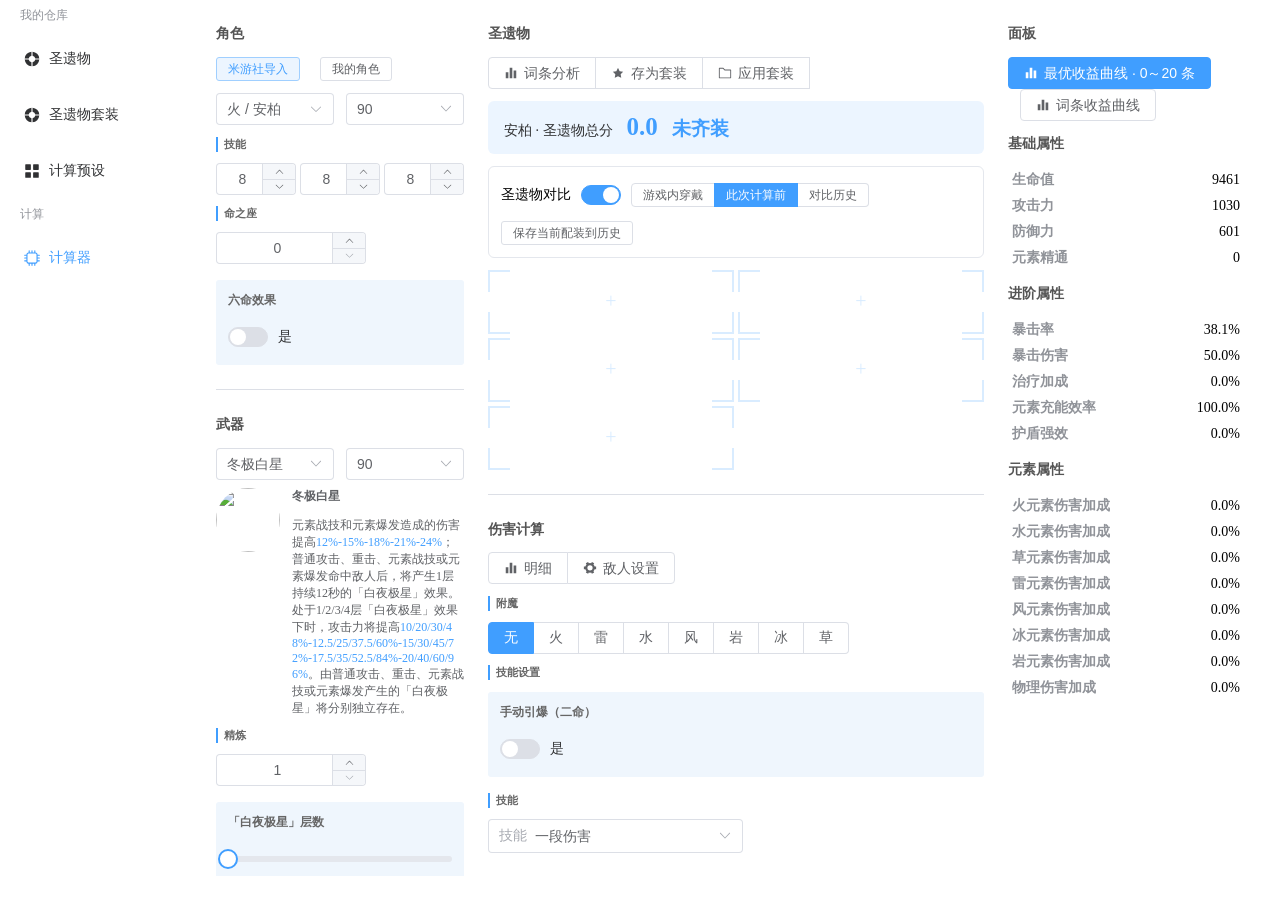
==== commit 68d51efc: "莫娜圣遗物计算器资源 mona/index.html" ====
--- a/mona/index.html
+++ b/mona/index.html
@@ -70,4 +70,4 @@
             display: flex;
             align-items: center;
             justify-content: center;
-        }</style><script defer="defer" type="module" src="./js/chunk-vendors.3f70930d.js"></script><script defer="defer" type="module" src="./js/app.3828ec8b.js"></script><link href="./css/chunk-vendors.608950d3.css" rel="stylesheet"><link href="./css/app.83a2ed21.css" rel="stylesheet"></head><body><noscript><strong>好家伙，这年头还有不开启javascript的人吗</strong></noscript><div id="app"><div class="loading" style="display: flex; flex-direction: column; align-items: center"><p style="margin-top: 12px">正在加载</p></div></div></body></html>+        }</style><script defer="defer" src="./js/chunk-vendors.3f70930d.js"></script><script defer="defer" src="./js/app.3828ec8b.js"></script><link href="./css/chunk-vendors.608950d3.css" rel="stylesheet"><link href="./css/app.83a2ed21.css" rel="stylesheet"></head><body><noscript><strong>好家伙，这年头还有不开启javascript的人吗</strong></noscript><div id="app"><div class="loading" style="display: flex; flex-direction: column; align-items: center"><p style="margin-top: 12px">正在加载</p></div></div></body></html>
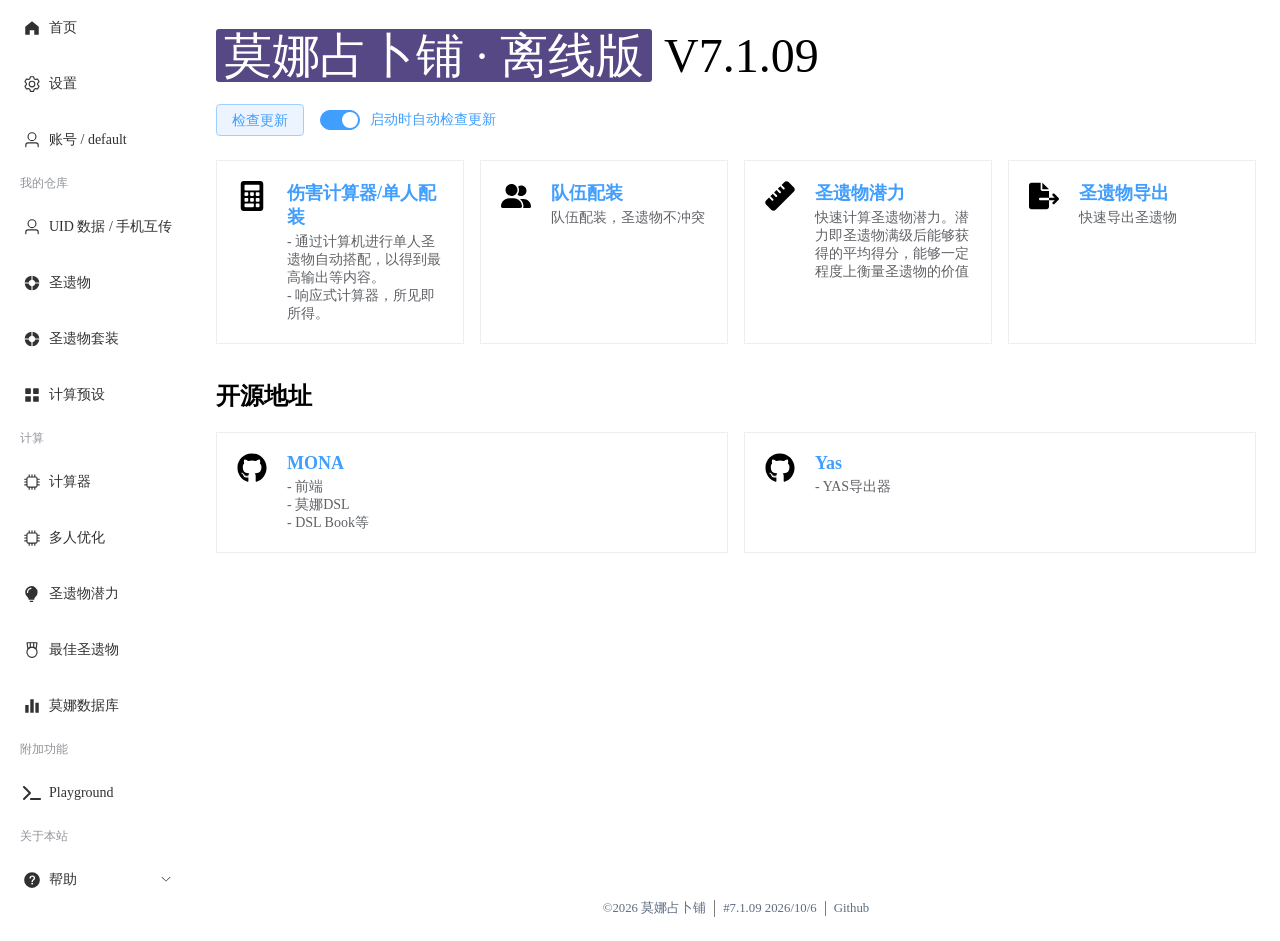
==== commit db1be67c: "莫娜圣遗物计算器资源 mona/index.html" ====
--- a/mona/index.html
+++ b/mona/index.html
@@ -4,6 +4,9 @@
   var lsOK = ok(function(){ localStorage.setItem('__y','1');
     var v = localStorage.getItem('__y'); localStorage.removeItem('__y'); return v === '1'; });
   if(!lsOK){
+    /* 自己这份 localStorage 用不了，先试试父窗口（夜雨主壳）那一份 ——
+       它是 APP 的主页面，存储是打通的（夜雨自己的设置就存在那儿）。
+       这样「添加圣遗物」的数据才不会关掉就没了。 */
     var prox = null;
     try{
       if(window.parent && window.parent !== window && window.parent.localStorage){
@@ -30,14 +33,27 @@
       }catch(e){}
     }
   }
-  /* 外链（米游社 / Github …）在壳里点了会变成一片空白 —— 交给系统浏览器 */
+  var idbOK = ok(function(){
+    if(typeof indexedDB === 'undefined' || !indexedDB) return false;
+    if(typeof indexedDB.open !== 'function') return false;
+    var r = indexedDB.open('__yprobe__', 1);
+    try{ indexedDB.deleteDatabase('__yprobe__'); }catch(e){}
+    return !!r;
+  });
+  if(!idbOK){
+    ['indexedDB','webkitIndexedDB','mozIndexedDB','msIndexedDB'].forEach(function(n){
+      try{ Object.defineProperty(window, n, {configurable:true, get:function(){ return undefined; }}); }catch(e){}
+    });
+  }
+  /* 外链（Github / 米游社 …）在壳里点了会变成一片空白 ——
+     拦下来交给系统浏览器。写在莫娜自己页面里，就不依赖父页面能不能读到 iframe。 */
   document.addEventListener('click', function(e){
     var t = e.target, a = null;
     while(t && t.tagName !== 'A'){ t = t.parentElement; if(!t) break; }
     if(t && t.tagName === 'A') a = t;
     if(!a) return;
     var h = a.getAttribute('href') || '';
-    if(!/^https?:/i.test(h)) return;
+    if(!/^https?:/i.test(h)) return;                 // #/xxx 是它自己的路由，别管
     e.preventDefault(); e.stopPropagation();
     try{
       var p = window.parent;
@@ -57,17 +73,72 @@
       b.textContent = t;
     }catch(e){}
   }
+  /* 预置一套圣遗物：装好就打开就能算，不用先自己一件件加。
+     只在本地还没有圣遗物数据时写入，用户自己加过就不动他的。 */
+  (function(){
+    try{
+      var raw = localStorage.getItem('artifacts');
+      if(raw){
+        try{
+          var o = JSON.parse(raw);
+          if(o && (o.flower || o.feather || o.sand || o.cup || o.head)) return;
+        }catch(e){}
+      }
+      var S = 'CrimsonWitchOfFlames';
+      var ID = { flower:900101, feather:900102, sand:900103, cup:900104, head:900105 };
+      localStorage.setItem('artifacts', JSON.stringify({
+        flower:  [{ id:ID.flower,  setName:S, position:'flower',  star:5, level:20, omit:false,
+                    mainTag:{ name:'lifeStatic', value:4780 },
+                    normalTags:[{name:'criticalDamage',value:0.077},{name:'critical',value:0.0389},
+                                {name:'attackPercentage',value:0.0575},{name:'elementalMastery',value:23}] }],
+        feather: [{ id:ID.feather, setName:S, position:'feather', star:5, level:20, omit:false,
+                    mainTag:{ name:'attackStatic', value:311 },
+                    normalTags:[{name:'criticalDamage',value:0.077},{name:'critical',value:0.0389},
+                                {name:'recharge',value:0.0645},{name:'attackStatic',value:18}] }],
+        sand:    [{ id:ID.sand,    setName:S, position:'sand',    star:5, level:20, omit:false,
+                    mainTag:{ name:'attackPercentage', value:0.466 },
+                    normalTags:[{name:'criticalDamage',value:0.077},{name:'critical',value:0.0389},
+                                {name:'elementalMastery',value:23},{name:'attackStatic',value:18}] }],
+        cup:     [{ id:ID.cup,     setName:S, position:'cup',     star:5, level:20, omit:false,
+                    mainTag:{ name:'fireBonus', value:0.466 },
+                    normalTags:[{name:'criticalDamage',value:0.077},{name:'critical',value:0.0389},
+                                {name:'attackPercentage',value:0.0575},{name:'attackStatic',value:18}] }],
+        head:    [{ id:ID.head,    setName:S, position:'head',    star:5, level:20, omit:false,
+                    mainTag:{ name:'criticalDamage', value:0.622 },
+                    normalTags:[{name:'critical',value:0.0389},{name:'attackPercentage',value:0.0575},
+                                {name:'elementalMastery',value:23},{name:'attackStatic',value:18}] }]
+      }));
+      /* 再把这五件收成一个套装 —— 计算页点「选择套装」就能整套穿上，
+         不用一件件手动挑。 */
+      try{
+        if(!localStorage.getItem('kumi2')){
+          localStorage.setItem('kumi2', JSON.stringify({
+            "0":  { id:0,  title:"默认收藏夹", dir:true, children:[900001] },
+            "1":  { id:1,  title:"游戏中导入", dir:true, children:[] },
+            "900001": { id:900001, title:"初始配装", dir:false,
+                        artifactIds:[ID.flower, ID.feather, ID.sand, ID.cup, ID.head] }
+          }));
+        }
+      }catch(e2){}
+    }catch(e){}
+  })();
+  function ignoreErr(m){ return /ResizeObserver loop|ResizeObserver Loop/.test(m || ''); }
   window.addEventListener('error', function(e){
-    banner('页面出错：' + ((e && e.message) || '未知错误'));
+    var m = (e && e.message) || '未知错误';
+    if(ignoreErr(m)) return;
+    banner('页面出错：' + m);
   });
   window.addEventListener('unhandledrejection', function(e){
-    var r = e && e.reason; banner('未处理的异常：' + ((r && r.message) || String(r)));
+    var r = e && e.reason;
+    var m = (r && r.message) || String(r);
+    if(ignoreErr(m)) return;
+    banner('未处理的异常：' + m);
   });
 })();
-</script><meta charset="utf-8"><meta http-equiv="X-UA-Compatible" content="IE=edge"><meta name="viewport" content="width=device-width,initial-scale=1,viewport-fit=cover"><meta name="keywords" content="原神,圣遗物,圣遗物搭配,圣遗物配装,自动配装,伤害计算器"><link rel="icon" href="./favicon.ico"><title>伤害计算器</title><style>.loading {
+</script><meta charset="utf-8"><meta http-equiv="X-UA-Compatible" content="IE=edge"><meta name="viewport" content="width=device-width,initial-scale=1,viewport-fit=cover"><meta name="keywords" content="原神,圣遗物,圣遗物搭配,圣遗物配装,自动配装,莫娜占卜铺"><link rel="icon" href="./favicon.ico"><title>莫娜占卜铺</title><style>.loading {
             height: 100vh;
             width: 100vw;
             display: flex;
             align-items: center;
             justify-content: center;
-        }</style><script defer="defer" src="./js/chunk-vendors.3f70930d.js"></script><script defer="defer" src="./js/app.3828ec8b.js"></script><link href="./css/chunk-vendors.608950d3.css" rel="stylesheet"><link href="./css/app.83a2ed21.css" rel="stylesheet"></head><body><noscript><strong>好家伙，这年头还有不开启javascript的人吗</strong></noscript><div id="app"><div class="loading" style="display: flex; flex-direction: column; align-items: center"><p style="margin-top: 12px">正在加载</p></div></div></body></html>+        }</style><script defer="defer" src="./wasm-inline.js"></script><script defer="defer" src="./js/chunk-vendors.f7a2064f.js"></script><script defer="defer" src="./js/app.9857be0c.js"></script><link href="./css/chunk-vendors.fb1a9135.css" rel="stylesheet"><link href="./css/app.f15ebb96.css" rel="stylesheet"></head><body><noscript><strong>好家伙，这年头还有不开启javascript的人吗</strong></noscript><div id="app"><div class="loading" style="display: flex; flex-direction: column; align-items: center"><p style="margin-top: 12px">莫娜正在仰望星空，请稍安勿躁（狗头）</p></div></div></body></html>
--- a/mona/css/chunk-vendors.fb1a9135.css
+++ b/mona/css/chunk-vendors.fb1a9135.css
@@ -0,0 +1 @@
+@charset "UTF-8";@media only screen and (max-width:767px){.hidden-xs-only{display:none!important}}@media only screen and (min-width:768px){.hidden-sm-and-up{display:none!important}}@media only screen and (min-width:768px) and (max-width:991px){.hidden-sm-only{display:none!important}}@media only screen and (max-width:991px){.hidden-sm-and-down{display:none!important}}@media only screen and (min-width:992px){.hidden-md-and-up{display:none!important}}@media only screen and (min-width:992px) and (max-width:1199px){.hidden-md-only{display:none!important}}@media only screen and (max-width:1199px){.hidden-md-and-down{display:none!important}}@media only screen and (min-width:1200px){.hidden-lg-and-up{display:none!important}}@media only screen and (min-width:1200px) and (max-width:1919px){.hidden-lg-only{display:none!important}}@media only screen and (max-width:1919px){.hidden-lg-and-down{display:none!important}}@media only screen and (min-width:1920px){.hidden-xl-only{display:none!important}}:root{--el-color-primary-rgb:64,158,255;--el-color-success-rgb:103,194,58;--el-color-warning-rgb:230,162,60;--el-color-danger-rgb:245,108,108;--el-color-error-rgb:245,108,108;--el-color-info-rgb:144,147,153;--el-font-size-extra-large:20px;--el-font-size-large:18px;--el-font-size-medium:16px;--el-font-size-base:14px;--el-font-size-small:13px;--el-font-size-extra-small:12px;--el-font-family:"Helvetica Neue",Helvetica,"PingFang SC","Hiragino Sans GB","Microsoft YaHei","微软雅黑",Arial,sans-serif;--el-font-weight-primary:500;--el-font-line-height-primary:24px;--el-index-normal:1;--el-index-top:1000;--el-index-popper:2000;--el-border-radius-base:4px;--el-border-radius-small:2px;--el-border-radius-round:20px;--el-border-radius-circle:100%;--el-transition-duration:0.3s;--el-transition-duration-fast:0.2s;--el-transition-function-ease-in-out-bezier:cubic-bezier(0.645,0.045,0.355,1);--el-transition-function-fast-bezier:cubic-bezier(0.23,1,0.32,1);--el-transition-all:all var(--el-transition-duration) var(--el-transition-function-ease-in-out-bezier);--el-transition-fade:opacity var(--el-transition-duration) var(--el-transition-function-fast-bezier);--el-transition-md-fade:transform var(--el-transition-duration) var(--el-transition-function-fast-bezier),opacity var(--el-transition-duration) var(--el-transition-function-fast-bezier);--el-transition-fade-linear:opacity var(--el-transition-duration-fast) linear;--el-transition-border:border-color var(--el-transition-duration-fast) var(--el-transition-function-ease-in-out-bezier);--el-transition-box-shadow:box-shadow var(--el-transition-duration-fast) var(--el-transition-function-ease-in-out-bezier);--el-transition-color:color var(--el-transition-duration-fast) var(--el-transition-function-ease-in-out-bezier);--el-component-size-large:40px;--el-component-size:32px;--el-component-size-small:24px;color-scheme:light;--el-color-white:#fff;--el-color-black:#000;--el-color-primary:#409eff;--el-color-primary-light-3:#79bbff;--el-color-primary-light-5:#a0cfff;--el-color-primary-light-7:#c6e2ff;--el-color-primary-light-8:#d9ecff;--el-color-primary-light-9:#ecf5ff;--el-color-primary-dark-2:#337ecc;--el-color-success:#67c23a;--el-color-success-light-3:#95d475;--el-color-success-light-5:#b3e19d;--el-color-success-light-7:#d1edc4;--el-color-success-light-8:#e1f3d8;--el-color-success-light-9:#f0f9eb;--el-color-success-dark-2:#529b2e;--el-color-warning:#e6a23c;--el-color-warning-light-3:#eebe77;--el-color-warning-light-5:#f3d19e;--el-color-warning-light-7:#f8e3c5;--el-color-warning-light-8:#faecd8;--el-color-warning-light-9:#fdf6ec;--el-color-warning-dark-2:#b88230;--el-color-danger:#f56c6c;--el-color-danger-light-3:#f89898;--el-color-danger-light-5:#fab6b6;--el-color-danger-light-7:#fcd3d3;--el-color-danger-light-8:#fde2e2;--el-color-danger-light-9:#fef0f0;--el-color-danger-dark-2:#c45656;--el-color-error:#f56c6c;--el-color-error-light-3:#f89898;--el-color-error-light-5:#fab6b6;--el-color-error-light-7:#fcd3d3;--el-color-error-light-8:#fde2e2;--el-color-error-light-9:#fef0f0;--el-color-error-dark-2:#c45656;--el-color-info:#909399;--el-color-info-light-3:#b1b3b8;--el-color-info-light-5:#c8c9cc;--el-color-info-light-7:#dedfe0;--el-color-info-light-8:#e9e9eb;--el-color-info-light-9:#f4f4f5;--el-color-info-dark-2:#73767a;--el-bg-color:#fff;--el-bg-color-page:#f2f3f5;--el-bg-color-overlay:#fff;--el-text-color-primary:#303133;--el-text-color-regular:#606266;--el-text-color-secondary:#909399;--el-text-color-placeholder:#a8abb2;--el-text-color-disabled:#c0c4cc;--el-border-color:#dcdfe6;--el-border-color-light:#e4e7ed;--el-border-color-lighter:#ebeef5;--el-border-color-extra-light:#f2f6fc;--el-border-color-dark:#d4d7de;--el-border-color-darker:#cdd0d6;--el-fill-color:#f0f2f5;--el-fill-color-light:#f5f7fa;--el-fill-color-lighter:#fafafa;--el-fill-color-extra-light:#fafcff;--el-fill-color-dark:#ebedf0;--el-fill-color-darker:#e6e8eb;--el-fill-color-blank:#fff;--el-box-shadow:0px 12px 32px 4px rgba(0,0,0,.04),0px 8px 20px rgba(0,0,0,.08);--el-box-shadow-light:0px 0px 12px rgba(0,0,0,.12);--el-box-shadow-lighter:0px 0px 6px rgba(0,0,0,.12);--el-box-shadow-dark:0px 16px 48px 16px rgba(0,0,0,.08),0px 12px 32px rgba(0,0,0,.12),0px 8px 16px -8px rgba(0,0,0,.16);--el-disabled-bg-color:var(--el-fill-color-light);--el-disabled-text-color:var(--el-text-color-placeholder);--el-disabled-border-color:var(--el-border-color-light);--el-overlay-color:rgba(0,0,0,.8);--el-overlay-color-light:rgba(0,0,0,.7);--el-overlay-color-lighter:rgba(0,0,0,.5);--el-mask-color:hsla(0,0%,100%,.9);--el-mask-color-extra-light:hsla(0,0%,100%,.3);--el-border-width:1px;--el-border-style:solid;--el-border-color-hover:var(--el-text-color-disabled);--el-border:var(--el-border-width) var(--el-border-style) var(--el-border-color);--el-svg-monochrome-grey:var(--el-border-color)}.el-tabs{--el-tabs-header-height:40px}.el-tabs__header{padding:0;position:relative;margin:0 0 15px}.el-tabs__active-bar{position:absolute;bottom:0;left:0;height:2px;background-color:var(--el-color-primary);z-index:1;transition:width var(--el-transition-duration) var(--el-transition-function-ease-in-out-bezier),transform var(--el-transition-duration) var(--el-transition-function-ease-in-out-bezier);list-style:none}.el-tabs__new-tab{display:flex;align-items:center;justify-content:center;float:right;border:1px solid var(--el-border-color);height:20px;width:20px;line-height:20px;margin:10px 0 10px 10px;border-radius:3px;text-align:center;font-size:12px;color:var(--el-text-color-primary);cursor:pointer;transition:all .15s}.el-tabs__new-tab .is-icon-plus{height:inherit;width:inherit;transform:scale(.8)}.el-tabs__new-tab .is-icon-plus svg{vertical-align:middle}.el-tabs__new-tab:hover{color:var(--el-color-primary)}.el-tabs__nav-wrap{overflow:hidden;margin-bottom:-1px;position:relative}.el-tabs__nav-wrap:after{content:"";position:absolute;left:0;bottom:0;width:100%;height:2px;background-color:var(--el-border-color-light);z-index:var(--el-index-normal)}.el-tabs__nav-wrap.is-scrollable{padding:0 20px;box-sizing:border-box}.el-tabs__nav-scroll{overflow:hidden}.el-tabs__nav-next,.el-tabs__nav-prev{position:absolute;cursor:pointer;line-height:44px;font-size:12px;color:var(--el-text-color-secondary)}.el-tabs__nav-next{right:0}.el-tabs__nav-prev{left:0}.el-tabs__nav{white-space:nowrap;position:relative;transition:transform var(--el-transition-duration);float:left;z-index:calc(var(--el-index-normal) + 1)}.el-tabs__nav.is-stretch{min-width:100%;display:flex}.el-tabs__nav.is-stretch>*{flex:1;text-align:center}.el-tabs__item{padding:0 20px;height:var(--el-tabs-header-height);box-sizing:border-box;line-height:var(--el-tabs-header-height);display:inline-block;list-style:none;font-size:var(--el-font-size-base);font-weight:500;color:var(--el-text-color-primary);position:relative}.el-tabs__item:focus,.el-tabs__item:focus:active{outline:0}.el-tabs__item:focus-visible{box-shadow:0 0 2px 2px var(--el-color-primary) inset;border-radius:3px}.el-tabs__item .is-icon-close{border-radius:50%;text-align:center;transition:all var(--el-transition-duration) var(--el-transition-function-ease-in-out-bezier);margin-left:5px}.el-tabs__item .is-icon-close:before{transform:scale(.9);display:inline-block}.el-tabs__item .is-icon-close:hover{background-color:var(--el-text-color-placeholder);color:#fff}.el-tabs__item .is-icon-close svg{margin-top:1px}.el-tabs__item.is-active,.el-tabs__item:hover{color:var(--el-color-primary)}.el-tabs__item:hover{cursor:pointer}.el-tabs__item.is-disabled{color:var(--el-disabled-text-color);cursor:default}.el-tabs__content{overflow:hidden;position:relative}.el-tabs--card>.el-tabs__header{border-bottom:1px solid var(--el-border-color-light);height:var(--el-tabs-header-height)}.el-tabs--card>.el-tabs__header .el-tabs__nav-wrap:after{content:none}.el-tabs--card>.el-tabs__header .el-tabs__nav{border:1px solid var(--el-border-color-light);border-bottom:none;border-radius:4px 4px 0 0;box-sizing:border-box}.el-tabs--card>.el-tabs__header .el-tabs__active-bar{display:none}.el-tabs--card>.el-tabs__header .el-tabs__item .is-icon-close{position:relative;font-size:12px;width:0;height:14px;vertical-align:middle;line-height:15px;overflow:hidden;top:-1px;right:-2px;transform-origin:100% 50%}.el-tabs--card>.el-tabs__header .el-tabs__item{border-bottom:1px solid transparent;border-left:1px solid var(--el-border-color-light);transition:color var(--el-transition-duration) var(--el-transition-function-ease-in-out-bezier),padding var(--el-transition-duration) var(--el-transition-function-ease-in-out-bezier)}.el-tabs--card>.el-tabs__header .el-tabs__item:first-child{border-left:none}.el-tabs--card>.el-tabs__header .el-tabs__item.is-closable:hover{padding-left:13px;padding-right:13px}.el-tabs--card>.el-tabs__header .el-tabs__item.is-closable:hover .is-icon-close{width:14px}.el-tabs--card>.el-tabs__header .el-tabs__item.is-active{border-bottom-color:var(--el-bg-color)}.el-tabs--card>.el-tabs__header .el-tabs__item.is-active.is-closable{padding-left:20px;padding-right:20px}.el-tabs--card>.el-tabs__header .el-tabs__item.is-active.is-closable .is-icon-close{width:14px}.el-tabs--border-card{background:var(--el-bg-color-overlay);border:1px solid var(--el-border-color)}.el-tabs--border-card>.el-tabs__content{padding:15px}.el-tabs--border-card>.el-tabs__header{background-color:var(--el-fill-color-light);border-bottom:1px solid var(--el-border-color-light);margin:0}.el-tabs--border-card>.el-tabs__header .el-tabs__nav-wrap:after{content:none}.el-tabs--border-card>.el-tabs__header .el-tabs__item{transition:all var(--el-transition-duration) var(--el-transition-function-ease-in-out-bezier);border:1px solid transparent;margin-top:-1px;color:var(--el-text-color-secondary)}.el-tabs--border-card>.el-tabs__header .el-tabs__item+.el-tabs__item,.el-tabs--border-card>.el-tabs__header .el-tabs__item:first-child{margin-left:-1px}.el-tabs--border-card>.el-tabs__header .el-tabs__item.is-active{color:var(--el-color-primary);background-color:var(--el-bg-color-overlay);border-right-color:var(--el-border-color);border-left-color:var(--el-border-color)}.el-tabs--border-card>.el-tabs__header .el-tabs__item:not(.is-disabled):hover{color:var(--el-color-primary)}.el-tabs--border-card>.el-tabs__header .el-tabs__item.is-disabled{color:var(--el-disabled-text-color)}.el-tabs--border-card>.el-tabs__header .is-scrollable .el-tabs__item:first-child{margin-left:0}.el-tabs--bottom .el-tabs__item.is-bottom:nth-child(2),.el-tabs--bottom .el-tabs__item.is-top:nth-child(2),.el-tabs--top .el-tabs__item.is-bottom:nth-child(2),.el-tabs--top .el-tabs__item.is-top:nth-child(2){padding-left:0}.el-tabs--bottom .el-tabs__item.is-bottom:last-child,.el-tabs--bottom .el-tabs__item.is-top:last-child,.el-tabs--top .el-tabs__item.is-bottom:last-child,.el-tabs--top .el-tabs__item.is-top:last-child{padding-right:0}.el-tabs--bottom .el-tabs--left>.el-tabs__header .el-tabs__item:nth-child(2),.el-tabs--bottom .el-tabs--right>.el-tabs__header .el-tabs__item:nth-child(2),.el-tabs--bottom.el-tabs--border-card>.el-tabs__header .el-tabs__item:nth-child(2),.el-tabs--bottom.el-tabs--card>.el-tabs__header .el-tabs__item:nth-child(2),.el-tabs--top .el-tabs--left>.el-tabs__header .el-tabs__item:nth-child(2),.el-tabs--top .el-tabs--right>.el-tabs__header .el-tabs__item:nth-child(2),.el-tabs--top.el-tabs--border-card>.el-tabs__header .el-tabs__item:nth-child(2),.el-tabs--top.el-tabs--card>.el-tabs__header .el-tabs__item:nth-child(2){padding-left:20px}.el-tabs--bottom .el-tabs--left>.el-tabs__header .el-tabs__item:last-child,.el-tabs--bottom .el-tabs--right>.el-tabs__header .el-tabs__item:last-child,.el-tabs--bottom.el-tabs--border-card>.el-tabs__header .el-tabs__item:last-child,.el-tabs--bottom.el-tabs--card>.el-tabs__header .el-tabs__item:last-child,.el-tabs--top .el-tabs--left>.el-tabs__header .el-tabs__item:last-child,.el-tabs--top .el-tabs--right>.el-tabs__header .el-tabs__item:last-child,.el-tabs--top.el-tabs--border-card>.el-tabs__header .el-tabs__item:last-child,.el-tabs--top.el-tabs--card>.el-tabs__header .el-tabs__item:last-child{padding-right:20px}.el-tabs--bottom .el-tabs__header.is-bottom{margin-bottom:0;margin-top:10px}.el-tabs--bottom.el-tabs--border-card .el-tabs__header.is-bottom{border-bottom:0;border-top:1px solid var(--el-border-color)}.el-tabs--bottom.el-tabs--border-card .el-tabs__nav-wrap.is-bottom{margin-top:-1px;margin-bottom:0}.el-tabs--bottom.el-tabs--border-card .el-tabs__item.is-bottom:not(.is-active){border:1px solid transparent}.el-tabs--bottom.el-tabs--border-card .el-tabs__item.is-bottom{margin:0 -1px -1px}.el-tabs--left,.el-tabs--right{overflow:hidden}.el-tabs--left .el-tabs__header.is-left,.el-tabs--left .el-tabs__header.is-right,.el-tabs--left .el-tabs__nav-scroll,.el-tabs--left .el-tabs__nav-wrap.is-left,.el-tabs--left .el-tabs__nav-wrap.is-right,.el-tabs--right .el-tabs__header.is-left,.el-tabs--right .el-tabs__header.is-right,.el-tabs--right .el-tabs__nav-scroll,.el-tabs--right .el-tabs__nav-wrap.is-left,.el-tabs--right .el-tabs__nav-wrap.is-right{height:100%}.el-tabs--left .el-tabs__active-bar.is-left,.el-tabs--left .el-tabs__active-bar.is-right,.el-tabs--right .el-tabs__active-bar.is-left,.el-tabs--right .el-tabs__active-bar.is-right{top:0;bottom:auto;width:2px;height:auto}.el-tabs--left .el-tabs__nav-wrap.is-left,.el-tabs--left .el-tabs__nav-wrap.is-right,.el-tabs--right .el-tabs__nav-wrap.is-left,.el-tabs--right .el-tabs__nav-wrap.is-right{margin-bottom:0}.el-tabs--left .el-tabs__nav-wrap.is-left>.el-tabs__nav-next,.el-tabs--left .el-tabs__nav-wrap.is-left>.el-tabs__nav-prev,.el-tabs--left .el-tabs__nav-wrap.is-right>.el-tabs__nav-next,.el-tabs--left .el-tabs__nav-wrap.is-right>.el-tabs__nav-prev,.el-tabs--right .el-tabs__nav-wrap.is-left>.el-tabs__nav-next,.el-tabs--right .el-tabs__nav-wrap.is-left>.el-tabs__nav-prev,.el-tabs--right .el-tabs__nav-wrap.is-right>.el-tabs__nav-next,.el-tabs--right .el-tabs__nav-wrap.is-right>.el-tabs__nav-prev{height:30px;line-height:30px;width:100%;text-align:center;cursor:pointer}.el-tabs--left .el-tabs__nav-wrap.is-left>.el-tabs__nav-next i,.el-tabs--left .el-tabs__nav-wrap.is-left>.el-tabs__nav-prev i,.el-tabs--left .el-tabs__nav-wrap.is-right>.el-tabs__nav-next i,.el-tabs--left .el-tabs__nav-wrap.is-right>.el-tabs__nav-prev i,.el-tabs--right .el-tabs__nav-wrap.is-left>.el-tabs__nav-next i,.el-tabs--right .el-tabs__nav-wrap.is-left>.el-tabs__nav-prev i,.el-tabs--right .el-tabs__nav-wrap.is-right>.el-tabs__nav-next i,.el-tabs--right .el-tabs__nav-wrap.is-right>.el-tabs__nav-prev i{transform:rotate(90deg)}.el-tabs--left .el-tabs__nav-wrap.is-left>.el-tabs__nav-prev,.el-tabs--left .el-tabs__nav-wrap.is-right>.el-tabs__nav-prev,.el-tabs--right .el-tabs__nav-wrap.is-left>.el-tabs__nav-prev,.el-tabs--right .el-tabs__nav-wrap.is-right>.el-tabs__nav-prev{left:auto;top:0}.el-tabs--left .el-tabs__nav-wrap.is-left>.el-tabs__nav-next,.el-tabs--left .el-tabs__nav-wrap.is-right>.el-tabs__nav-next,.el-tabs--right .el-tabs__nav-wrap.is-left>.el-tabs__nav-next,.el-tabs--right .el-tabs__nav-wrap.is-right>.el-tabs__nav-next{right:auto;bottom:0}.el-tabs--left .el-tabs__nav-wrap.is-left.is-scrollable,.el-tabs--left .el-tabs__nav-wrap.is-right.is-scrollable,.el-tabs--right .el-tabs__nav-wrap.is-left.is-scrollable,.el-tabs--right .el-tabs__nav-wrap.is-right.is-scrollable{padding:30px 0}.el-tabs--left .el-tabs__nav-wrap.is-left:after,.el-tabs--left .el-tabs__nav-wrap.is-right:after,.el-tabs--right .el-tabs__nav-wrap.is-left:after,.el-tabs--right .el-tabs__nav-wrap.is-right:after{height:100%;width:2px;bottom:auto;top:0}.el-tabs--left .el-tabs__nav.is-left,.el-tabs--left .el-tabs__nav.is-right,.el-tabs--right .el-tabs__nav.is-left,.el-tabs--right .el-tabs__nav.is-right{float:none}.el-tabs--left .el-tabs__item.is-left,.el-tabs--left .el-tabs__item.is-right,.el-tabs--right .el-tabs__item.is-left,.el-tabs--right .el-tabs__item.is-right{display:block}.el-tabs--left .el-tabs__header.is-left{float:left;margin-bottom:0;margin-right:10px}.el-tabs--left .el-tabs__nav-wrap.is-left{margin-right:-1px}.el-tabs--left .el-tabs__active-bar.is-left,.el-tabs--left .el-tabs__nav-wrap.is-left:after{left:auto;right:0}.el-tabs--left .el-tabs__item.is-left{text-align:right}.el-tabs--left.el-tabs--card .el-tabs__active-bar.is-left{display:none}.el-tabs--left.el-tabs--card .el-tabs__item.is-left{border-left:none;border-right:1px solid var(--el-border-color-light);border-bottom:none;border-top:1px solid var(--el-border-color-light);text-align:left}.el-tabs--left.el-tabs--card .el-tabs__item.is-left:first-child{border-right:1px solid var(--el-border-color-light);border-top:none}.el-tabs--left.el-tabs--card .el-tabs__item.is-left.is-active{border:1px solid var(--el-border-color-light);border-right-color:#fff;border-left:none;border-bottom:none}.el-tabs--left.el-tabs--card .el-tabs__item.is-left.is-active:first-child{border-top:none}.el-tabs--left.el-tabs--card .el-tabs__item.is-left.is-active:last-child{border-bottom:none}.el-tabs--left.el-tabs--card .el-tabs__nav{border-radius:4px 0 0 4px;border-bottom:1px solid var(--el-border-color-light);border-right:none}.el-tabs--left.el-tabs--card .el-tabs__new-tab{float:none}.el-tabs--left.el-tabs--border-card .el-tabs__header.is-left{border-right:1px solid var(--el-border-color)}.el-tabs--left.el-tabs--border-card .el-tabs__item.is-left{border:1px solid transparent;margin:-1px 0 -1px -1px}.el-tabs--left.el-tabs--border-card .el-tabs__item.is-left.is-active{border-color:transparent;border-top-color:#d1dbe5;border-bottom-color:#d1dbe5}.el-tabs--right .el-tabs__header.is-right{float:right;margin-bottom:0;margin-left:10px}.el-tabs--right .el-tabs__nav-wrap.is-right{margin-left:-1px}.el-tabs--right .el-tabs__nav-wrap.is-right:after{left:0;right:auto}.el-tabs--right .el-tabs__active-bar.is-right{left:0}.el-tabs--right.el-tabs--card .el-tabs__active-bar.is-right{display:none}.el-tabs--right.el-tabs--card .el-tabs__item.is-right{border-bottom:none;border-top:1px solid var(--el-border-color-light)}.el-tabs--right.el-tabs--card .el-tabs__item.is-right:first-child{border-left:1px solid var(--el-border-color-light);border-top:none}.el-tabs--right.el-tabs--card .el-tabs__item.is-right.is-active{border:1px solid var(--el-border-color-light);border-left-color:#fff;border-right:none;border-bottom:none}.el-tabs--right.el-tabs--card .el-tabs__item.is-right.is-active:first-child{border-top:none}.el-tabs--right.el-tabs--card .el-tabs__item.is-right.is-active:last-child{border-bottom:none}.el-tabs--right.el-tabs--card .el-tabs__nav{border-radius:0 4px 4px 0;border-bottom:1px solid var(--el-border-color-light);border-left:none}.el-tabs--right.el-tabs--border-card .el-tabs__header.is-right{border-left:1px solid var(--el-border-color)}.el-tabs--right.el-tabs--border-card .el-tabs__item.is-right{border:1px solid transparent;margin:-1px -1px -1px 0}.el-tabs--right.el-tabs--border-card .el-tabs__item.is-right.is-active{border-color:transparent;border-top-color:#d1dbe5;border-bottom-color:#d1dbe5}.slideInLeft-transition,.slideInRight-transition{display:inline-block}.slideInRight-enter{animation:slideInRight-enter var(--el-transition-duration)}.slideInRight-leave{position:absolute;left:0;right:0;animation:slideInRight-leave var(--el-transition-duration)}.slideInLeft-enter{animation:slideInLeft-enter var(--el-transition-duration)}.slideInLeft-leave{position:absolute;left:0;right:0;animation:slideInLeft-leave var(--el-transition-duration)}@keyframes slideInRight-enter{0%{opacity:0;transform-origin:0 0;transform:translateX(100%)}to{opacity:1;transform-origin:0 0;transform:translateX(0)}}@keyframes slideInRight-leave{0%{transform-origin:0 0;transform:translateX(0);opacity:1}to{transform-origin:0 0;transform:translateX(100%);opacity:0}}@keyframes slideInLeft-enter{0%{opacity:0;transform-origin:0 0;transform:translateX(-100%)}to{opacity:1;transform-origin:0 0;transform:translateX(0)}}@keyframes slideInLeft-leave{0%{transform-origin:0 0;transform:translateX(0);opacity:1}to{transform-origin:0 0;transform:translateX(-100%);opacity:0}}:root{--el-loading-spinner-size:42px;--el-loading-fullscreen-spinner-size:50px}.el-loading-parent--relative{position:relative!important}.el-loading-parent--hidden{overflow:hidden!important}.el-loading-mask{position:absolute;z-index:2000;background-color:var(--el-mask-color);margin:0;top:0;right:0;bottom:0;left:0;transition:opacity var(--el-transition-duration)}.el-loading-mask.is-fullscreen{position:fixed}.el-loading-mask.is-fullscreen .el-loading-spinner{margin-top:calc((0px - var(--el-loading-fullscreen-spinner-size))/2)}.el-loading-mask.is-fullscreen .el-loading-spinner .circular{height:var(--el-loading-fullscreen-spinner-size);width:var(--el-loading-fullscreen-spinner-size)}.el-loading-spinner{top:50%;margin-top:calc((0px - var(--el-loading-spinner-size))/2);width:100%;text-align:center;position:absolute}.el-loading-spinner .el-loading-text{color:var(--el-color-primary);margin:3px 0;font-size:14px}.el-loading-spinner .circular{display:inline;height:var(--el-loading-spinner-size);width:var(--el-loading-spinner-size);animation:loading-rotate 2s linear infinite}.el-loading-spinner .path{animation:loading-dash 1.5s ease-in-out infinite;stroke-dasharray:90,150;stroke-dashoffset:0;stroke-width:2;stroke:var(--el-color-primary);stroke-linecap:round}.el-loading-spinner i{color:var(--el-color-primary)}.el-loading-fade-enter-from,.el-loading-fade-leave-to{opacity:0}@keyframes loading-rotate{to{transform:rotate(1turn)}}@keyframes loading-dash{0%{stroke-dasharray:1,200;stroke-dashoffset:0}50%{stroke-dasharray:90,150;stroke-dashoffset:-40px}to{stroke-dasharray:90,150;stroke-dashoffset:-120px}}.el-row{display:flex;flex-wrap:wrap;position:relative;box-sizing:border-box}.el-row.is-justify-center{justify-content:center}.el-row.is-justify-end{justify-content:flex-end}.el-row.is-justify-space-between{justify-content:space-between}.el-row.is-justify-space-around{justify-content:space-around}.el-row.is-justify-space-evenly{justify-content:space-evenly}.el-row.is-align-middle{align-items:center}.el-row.is-align-bottom{align-items:flex-end}[class*=el-col-]{box-sizing:border-box}[class*=el-col-].is-guttered{display:block;min-height:1px}.el-col-0,.el-col-0.is-guttered{display:none}.el-col-0{max-width:0;flex:0 0 0%}.el-col-offset-0{margin-left:0}.el-col-pull-0{position:relative;right:0}.el-col-push-0{position:relative;left:0}.el-col-1{max-width:4.1666666667%;flex:0 0 4.1666666667%}.el-col-offset-1{margin-left:4.1666666667%}.el-col-pull-1{position:relative;right:4.1666666667%}.el-col-push-1{position:relative;left:4.1666666667%}.el-col-2{max-width:8.3333333333%;flex:0 0 8.3333333333%}.el-col-offset-2{margin-left:8.3333333333%}.el-col-pull-2{position:relative;right:8.3333333333%}.el-col-push-2{position:relative;left:8.3333333333%}.el-col-3{max-width:12.5%;flex:0 0 12.5%}.el-col-offset-3{margin-left:12.5%}.el-col-pull-3{position:relative;right:12.5%}.el-col-push-3{position:relative;left:12.5%}.el-col-4{max-width:16.6666666667%;flex:0 0 16.6666666667%}.el-col-offset-4{margin-left:16.6666666667%}.el-col-pull-4{position:relative;right:16.6666666667%}.el-col-push-4{position:relative;left:16.6666666667%}.el-col-5{max-width:20.8333333333%;flex:0 0 20.8333333333%}.el-col-offset-5{margin-left:20.8333333333%}.el-col-pull-5{position:relative;right:20.8333333333%}.el-col-push-5{position:relative;left:20.8333333333%}.el-col-6{max-width:25%;flex:0 0 25%}.el-col-offset-6{margin-left:25%}.el-col-pull-6{position:relative;right:25%}.el-col-push-6{position:relative;left:25%}.el-col-7{max-width:29.1666666667%;flex:0 0 29.1666666667%}.el-col-offset-7{margin-left:29.1666666667%}.el-col-pull-7{position:relative;right:29.1666666667%}.el-col-push-7{position:relative;left:29.1666666667%}.el-col-8{max-width:33.3333333333%;flex:0 0 33.3333333333%}.el-col-offset-8{margin-left:33.3333333333%}.el-col-pull-8{position:relative;right:33.3333333333%}.el-col-push-8{position:relative;left:33.3333333333%}.el-col-9{max-width:37.5%;flex:0 0 37.5%}.el-col-offset-9{margin-left:37.5%}.el-col-pull-9{position:relative;right:37.5%}.el-col-push-9{position:relative;left:37.5%}.el-col-10{max-width:41.6666666667%;flex:0 0 41.6666666667%}.el-col-offset-10{margin-left:41.6666666667%}.el-col-pull-10{position:relative;right:41.6666666667%}.el-col-push-10{position:relative;left:41.6666666667%}.el-col-11{max-width:45.8333333333%;flex:0 0 45.8333333333%}.el-col-offset-11{margin-left:45.8333333333%}.el-col-pull-11{position:relative;right:45.8333333333%}.el-col-push-11{position:relative;left:45.8333333333%}.el-col-12{max-width:50%;flex:0 0 50%}.el-col-offset-12{margin-left:50%}.el-col-pull-12{position:relative;right:50%}.el-col-push-12{position:relative;left:50%}.el-col-13{max-width:54.1666666667%;flex:0 0 54.1666666667%}.el-col-offset-13{margin-left:54.1666666667%}.el-col-pull-13{position:relative;right:54.1666666667%}.el-col-push-13{position:relative;left:54.1666666667%}.el-col-14{max-width:58.3333333333%;flex:0 0 58.3333333333%}.el-col-offset-14{margin-left:58.3333333333%}.el-col-pull-14{position:relative;right:58.3333333333%}.el-col-push-14{position:relative;left:58.3333333333%}.el-col-15{max-width:62.5%;flex:0 0 62.5%}.el-col-offset-15{margin-left:62.5%}.el-col-pull-15{position:relative;right:62.5%}.el-col-push-15{position:relative;left:62.5%}.el-col-16{max-width:66.6666666667%;flex:0 0 66.6666666667%}.el-col-offset-16{margin-left:66.6666666667%}.el-col-pull-16{position:relative;right:66.6666666667%}.el-col-push-16{position:relative;left:66.6666666667%}.el-col-17{max-width:70.8333333333%;flex:0 0 70.8333333333%}.el-col-offset-17{margin-left:70.8333333333%}.el-col-pull-17{position:relative;right:70.8333333333%}.el-col-push-17{position:relative;left:70.8333333333%}.el-col-18{max-width:75%;flex:0 0 75%}.el-col-offset-18{margin-left:75%}.el-col-pull-18{position:relative;right:75%}.el-col-push-18{position:relative;left:75%}.el-col-19{max-width:79.1666666667%;flex:0 0 79.1666666667%}.el-col-offset-19{margin-left:79.1666666667%}.el-col-pull-19{position:relative;right:79.1666666667%}.el-col-push-19{position:relative;left:79.1666666667%}.el-col-20{max-width:83.3333333333%;flex:0 0 83.3333333333%}.el-col-offset-20{margin-left:83.3333333333%}.el-col-pull-20{position:relative;right:83.3333333333%}.el-col-push-20{position:relative;left:83.3333333333%}.el-col-21{max-width:87.5%;flex:0 0 87.5%}.el-col-offset-21{margin-left:87.5%}.el-col-pull-21{position:relative;right:87.5%}.el-col-push-21{position:relative;left:87.5%}.el-col-22{max-width:91.6666666667%;flex:0 0 91.6666666667%}.el-col-offset-22{margin-left:91.6666666667%}.el-col-pull-22{position:relative;right:91.6666666667%}.el-col-push-22{position:relative;left:91.6666666667%}.el-col-23{max-width:95.8333333333%;flex:0 0 95.8333333333%}.el-col-offset-23{margin-left:95.8333333333%}.el-col-pull-23{position:relative;right:95.8333333333%}.el-col-push-23{position:relative;left:95.8333333333%}.el-col-24{max-width:100%;flex:0 0 100%}.el-col-offset-24{margin-left:100%}.el-col-pull-24{position:relative;right:100%}.el-col-push-24{position:relative;left:100%}@media only screen and (max-width:768px){.el-col-xs-0,.el-col-xs-0.is-guttered{display:none}.el-col-xs-0{max-width:0;flex:0 0 0%}.el-col-xs-offset-0{margin-left:0}.el-col-xs-pull-0{position:relative;right:0}.el-col-xs-push-0{position:relative;left:0}.el-col-xs-1{display:block;max-width:4.1666666667%;flex:0 0 4.1666666667%}.el-col-xs-offset-1{margin-left:4.1666666667%}.el-col-xs-pull-1{position:relative;right:4.1666666667%}.el-col-xs-push-1{position:relative;left:4.1666666667%}.el-col-xs-2{display:block;max-width:8.3333333333%;flex:0 0 8.3333333333%}.el-col-xs-offset-2{margin-left:8.3333333333%}.el-col-xs-pull-2{position:relative;right:8.3333333333%}.el-col-xs-push-2{position:relative;left:8.3333333333%}.el-col-xs-3{display:block;max-width:12.5%;flex:0 0 12.5%}.el-col-xs-offset-3{margin-left:12.5%}.el-col-xs-pull-3{position:relative;right:12.5%}.el-col-xs-push-3{position:relative;left:12.5%}.el-col-xs-4{display:block;max-width:16.6666666667%;flex:0 0 16.6666666667%}.el-col-xs-offset-4{margin-left:16.6666666667%}.el-col-xs-pull-4{position:relative;right:16.6666666667%}.el-col-xs-push-4{position:relative;left:16.6666666667%}.el-col-xs-5{display:block;max-width:20.8333333333%;flex:0 0 20.8333333333%}.el-col-xs-offset-5{margin-left:20.8333333333%}.el-col-xs-pull-5{position:relative;right:20.8333333333%}.el-col-xs-push-5{position:relative;left:20.8333333333%}.el-col-xs-6{display:block;max-width:25%;flex:0 0 25%}.el-col-xs-offset-6{margin-left:25%}.el-col-xs-pull-6{position:relative;right:25%}.el-col-xs-push-6{position:relative;left:25%}.el-col-xs-7{display:block;max-width:29.1666666667%;flex:0 0 29.1666666667%}.el-col-xs-offset-7{margin-left:29.1666666667%}.el-col-xs-pull-7{position:relative;right:29.1666666667%}.el-col-xs-push-7{position:relative;left:29.1666666667%}.el-col-xs-8{display:block;max-width:33.3333333333%;flex:0 0 33.3333333333%}.el-col-xs-offset-8{margin-left:33.3333333333%}.el-col-xs-pull-8{position:relative;right:33.3333333333%}.el-col-xs-push-8{position:relative;left:33.3333333333%}.el-col-xs-9{display:block;max-width:37.5%;flex:0 0 37.5%}.el-col-xs-offset-9{margin-left:37.5%}.el-col-xs-pull-9{position:relative;right:37.5%}.el-col-xs-push-9{position:relative;left:37.5%}.el-col-xs-10{display:block;max-width:41.6666666667%;flex:0 0 41.6666666667%}.el-col-xs-offset-10{margin-left:41.6666666667%}.el-col-xs-pull-10{position:relative;right:41.6666666667%}.el-col-xs-push-10{position:relative;left:41.6666666667%}.el-col-xs-11{display:block;max-width:45.8333333333%;flex:0 0 45.8333333333%}.el-col-xs-offset-11{margin-left:45.8333333333%}.el-col-xs-pull-11{position:relative;right:45.8333333333%}.el-col-xs-push-11{position:relative;left:45.8333333333%}.el-col-xs-12{display:block;max-width:50%;flex:0 0 50%}.el-col-xs-offset-12{margin-left:50%}.el-col-xs-pull-12{position:relative;right:50%}.el-col-xs-push-12{position:relative;left:50%}.el-col-xs-13{display:block;max-width:54.1666666667%;flex:0 0 54.1666666667%}.el-col-xs-offset-13{margin-left:54.1666666667%}.el-col-xs-pull-13{position:relative;right:54.1666666667%}.el-col-xs-push-13{position:relative;left:54.1666666667%}.el-col-xs-14{display:block;max-width:58.3333333333%;flex:0 0 58.3333333333%}.el-col-xs-offset-14{margin-left:58.3333333333%}.el-col-xs-pull-14{position:relative;right:58.3333333333%}.el-col-xs-push-14{position:relative;left:58.3333333333%}.el-col-xs-15{display:block;max-width:62.5%;flex:0 0 62.5%}.el-col-xs-offset-15{margin-left:62.5%}.el-col-xs-pull-15{position:relative;right:62.5%}.el-col-xs-push-15{position:relative;left:62.5%}.el-col-xs-16{display:block;max-width:66.6666666667%;flex:0 0 66.6666666667%}.el-col-xs-offset-16{margin-left:66.6666666667%}.el-col-xs-pull-16{position:relative;right:66.6666666667%}.el-col-xs-push-16{position:relative;left:66.6666666667%}.el-col-xs-17{display:block;max-width:70.8333333333%;flex:0 0 70.8333333333%}.el-col-xs-offset-17{margin-left:70.8333333333%}.el-col-xs-pull-17{position:relative;right:70.8333333333%}.el-col-xs-push-17{position:relative;left:70.8333333333%}.el-col-xs-18{display:block;max-width:75%;flex:0 0 75%}.el-col-xs-offset-18{margin-left:75%}.el-col-xs-pull-18{position:relative;right:75%}.el-col-xs-push-18{position:relative;left:75%}.el-col-xs-19{display:block;max-width:79.1666666667%;flex:0 0 79.1666666667%}.el-col-xs-offset-19{margin-left:79.1666666667%}.el-col-xs-pull-19{position:relative;right:79.1666666667%}.el-col-xs-push-19{position:relative;left:79.1666666667%}.el-col-xs-20{display:block;max-width:83.3333333333%;flex:0 0 83.3333333333%}.el-col-xs-offset-20{margin-left:83.3333333333%}.el-col-xs-pull-20{position:relative;right:83.3333333333%}.el-col-xs-push-20{position:relative;left:83.3333333333%}.el-col-xs-21{display:block;max-width:87.5%;flex:0 0 87.5%}.el-col-xs-offset-21{margin-left:87.5%}.el-col-xs-pull-21{position:relative;right:87.5%}.el-col-xs-push-21{position:relative;left:87.5%}.el-col-xs-22{display:block;max-width:91.6666666667%;flex:0 0 91.6666666667%}.el-col-xs-offset-22{margin-left:91.6666666667%}.el-col-xs-pull-22{position:relative;right:91.6666666667%}.el-col-xs-push-22{position:relative;left:91.6666666667%}.el-col-xs-23{display:block;max-width:95.8333333333%;flex:0 0 95.8333333333%}.el-col-xs-offset-23{margin-left:95.8333333333%}.el-col-xs-pull-23{position:relative;right:95.8333333333%}.el-col-xs-push-23{position:relative;left:95.8333333333%}.el-col-xs-24{display:block;max-width:100%;flex:0 0 100%}.el-col-xs-offset-24{margin-left:100%}.el-col-xs-pull-24{position:relative;right:100%}.el-col-xs-push-24{position:relative;left:100%}}@media only screen and (min-width:768px){.el-col-sm-0,.el-col-sm-0.is-guttered{display:none}.el-col-sm-0{max-width:0;flex:0 0 0%}.el-col-sm-offset-0{margin-left:0}.el-col-sm-pull-0{position:relative;right:0}.el-col-sm-push-0{position:relative;left:0}.el-col-sm-1{display:block;max-width:4.1666666667%;flex:0 0 4.1666666667%}.el-col-sm-offset-1{margin-left:4.1666666667%}.el-col-sm-pull-1{position:relative;right:4.1666666667%}.el-col-sm-push-1{position:relative;left:4.1666666667%}.el-col-sm-2{display:block;max-width:8.3333333333%;flex:0 0 8.3333333333%}.el-col-sm-offset-2{margin-left:8.3333333333%}.el-col-sm-pull-2{position:relative;right:8.3333333333%}.el-col-sm-push-2{position:relative;left:8.3333333333%}.el-col-sm-3{display:block;max-width:12.5%;flex:0 0 12.5%}.el-col-sm-offset-3{margin-left:12.5%}.el-col-sm-pull-3{position:relative;right:12.5%}.el-col-sm-push-3{position:relative;left:12.5%}.el-col-sm-4{display:block;max-width:16.6666666667%;flex:0 0 16.6666666667%}.el-col-sm-offset-4{margin-left:16.6666666667%}.el-col-sm-pull-4{position:relative;right:16.6666666667%}.el-col-sm-push-4{position:relative;left:16.6666666667%}.el-col-sm-5{display:block;max-width:20.8333333333%;flex:0 0 20.8333333333%}.el-col-sm-offset-5{margin-left:20.8333333333%}.el-col-sm-pull-5{position:relative;right:20.8333333333%}.el-col-sm-push-5{position:relative;left:20.8333333333%}.el-col-sm-6{display:block;max-width:25%;flex:0 0 25%}.el-col-sm-offset-6{margin-left:25%}.el-col-sm-pull-6{position:relative;right:25%}.el-col-sm-push-6{position:relative;left:25%}.el-col-sm-7{display:block;max-width:29.1666666667%;flex:0 0 29.1666666667%}.el-col-sm-offset-7{margin-left:29.1666666667%}.el-col-sm-pull-7{position:relative;right:29.1666666667%}.el-col-sm-push-7{position:relative;left:29.1666666667%}.el-col-sm-8{display:block;max-width:33.3333333333%;flex:0 0 33.3333333333%}.el-col-sm-offset-8{margin-left:33.3333333333%}.el-col-sm-pull-8{position:relative;right:33.3333333333%}.el-col-sm-push-8{position:relative;left:33.3333333333%}.el-col-sm-9{display:block;max-width:37.5%;flex:0 0 37.5%}.el-col-sm-offset-9{margin-left:37.5%}.el-col-sm-pull-9{position:relative;right:37.5%}.el-col-sm-push-9{position:relative;left:37.5%}.el-col-sm-10{display:block;max-width:41.6666666667%;flex:0 0 41.6666666667%}.el-col-sm-offset-10{margin-left:41.6666666667%}.el-col-sm-pull-10{position:relative;right:41.6666666667%}.el-col-sm-push-10{position:relative;left:41.6666666667%}.el-col-sm-11{display:block;max-width:45.8333333333%;flex:0 0 45.8333333333%}.el-col-sm-offset-11{margin-left:45.8333333333%}.el-col-sm-pull-11{position:relative;right:45.8333333333%}.el-col-sm-push-11{position:relative;left:45.8333333333%}.el-col-sm-12{display:block;max-width:50%;flex:0 0 50%}.el-col-sm-offset-12{margin-left:50%}.el-col-sm-pull-12{position:relative;right:50%}.el-col-sm-push-12{position:relative;left:50%}.el-col-sm-13{display:block;max-width:54.1666666667%;flex:0 0 54.1666666667%}.el-col-sm-offset-13{margin-left:54.1666666667%}.el-col-sm-pull-13{position:relative;right:54.1666666667%}.el-col-sm-push-13{position:relative;left:54.1666666667%}.el-col-sm-14{display:block;max-width:58.3333333333%;flex:0 0 58.3333333333%}.el-col-sm-offset-14{margin-left:58.3333333333%}.el-col-sm-pull-14{position:relative;right:58.3333333333%}.el-col-sm-push-14{position:relative;left:58.3333333333%}.el-col-sm-15{display:block;max-width:62.5%;flex:0 0 62.5%}.el-col-sm-offset-15{margin-left:62.5%}.el-col-sm-pull-15{position:relative;right:62.5%}.el-col-sm-push-15{position:relative;left:62.5%}.el-col-sm-16{display:block;max-width:66.6666666667%;flex:0 0 66.6666666667%}.el-col-sm-offset-16{margin-left:66.6666666667%}.el-col-sm-pull-16{position:relative;right:66.6666666667%}.el-col-sm-push-16{position:relative;left:66.6666666667%}.el-col-sm-17{display:block;max-width:70.8333333333%;flex:0 0 70.8333333333%}.el-col-sm-offset-17{margin-left:70.8333333333%}.el-col-sm-pull-17{position:relative;right:70.8333333333%}.el-col-sm-push-17{position:relative;left:70.8333333333%}.el-col-sm-18{display:block;max-width:75%;flex:0 0 75%}.el-col-sm-offset-18{margin-left:75%}.el-col-sm-pull-18{position:relative;right:75%}.el-col-sm-push-18{position:relative;left:75%}.el-col-sm-19{display:block;max-width:79.1666666667%;flex:0 0 79.1666666667%}.el-col-sm-offset-19{margin-left:79.1666666667%}.el-col-sm-pull-19{position:relative;right:79.1666666667%}.el-col-sm-push-19{position:relative;left:79.1666666667%}.el-col-sm-20{display:block;max-width:83.3333333333%;flex:0 0 83.3333333333%}.el-col-sm-offset-20{margin-left:83.3333333333%}.el-col-sm-pull-20{position:relative;right:83.3333333333%}.el-col-sm-push-20{position:relative;left:83.3333333333%}.el-col-sm-21{display:block;max-width:87.5%;flex:0 0 87.5%}.el-col-sm-offset-21{margin-left:87.5%}.el-col-sm-pull-21{position:relative;right:87.5%}.el-col-sm-push-21{position:relative;left:87.5%}.el-col-sm-22{display:block;max-width:91.6666666667%;flex:0 0 91.6666666667%}.el-col-sm-offset-22{margin-left:91.6666666667%}.el-col-sm-pull-22{position:relative;right:91.6666666667%}.el-col-sm-push-22{position:relative;left:91.6666666667%}.el-col-sm-23{display:block;max-width:95.8333333333%;flex:0 0 95.8333333333%}.el-col-sm-offset-23{margin-left:95.8333333333%}.el-col-sm-pull-23{position:relative;right:95.8333333333%}.el-col-sm-push-23{position:relative;left:95.8333333333%}.el-col-sm-24{display:block;max-width:100%;flex:0 0 100%}.el-col-sm-offset-24{margin-left:100%}.el-col-sm-pull-24{position:relative;right:100%}.el-col-sm-push-24{position:relative;left:100%}}@media only screen and (min-width:992px){.el-col-md-0,.el-col-md-0.is-guttered{display:none}.el-col-md-0{max-width:0;flex:0 0 0%}.el-col-md-offset-0{margin-left:0}.el-col-md-pull-0{position:relative;right:0}.el-col-md-push-0{position:relative;left:0}.el-col-md-1{display:block;max-width:4.1666666667%;flex:0 0 4.1666666667%}.el-col-md-offset-1{margin-left:4.1666666667%}.el-col-md-pull-1{position:relative;right:4.1666666667%}.el-col-md-push-1{position:relative;left:4.1666666667%}.el-col-md-2{display:block;max-width:8.3333333333%;flex:0 0 8.3333333333%}.el-col-md-offset-2{margin-left:8.3333333333%}.el-col-md-pull-2{position:relative;right:8.3333333333%}.el-col-md-push-2{position:relative;left:8.3333333333%}.el-col-md-3{display:block;max-width:12.5%;flex:0 0 12.5%}.el-col-md-offset-3{margin-left:12.5%}.el-col-md-pull-3{position:relative;right:12.5%}.el-col-md-push-3{position:relative;left:12.5%}.el-col-md-4{display:block;max-width:16.6666666667%;flex:0 0 16.6666666667%}.el-col-md-offset-4{margin-left:16.6666666667%}.el-col-md-pull-4{position:relative;right:16.6666666667%}.el-col-md-push-4{position:relative;left:16.6666666667%}.el-col-md-5{display:block;max-width:20.8333333333%;flex:0 0 20.8333333333%}.el-col-md-offset-5{margin-left:20.8333333333%}.el-col-md-pull-5{position:relative;right:20.8333333333%}.el-col-md-push-5{position:relative;left:20.8333333333%}.el-col-md-6{display:block;max-width:25%;flex:0 0 25%}.el-col-md-offset-6{margin-left:25%}.el-col-md-pull-6{position:relative;right:25%}.el-col-md-push-6{position:relative;left:25%}.el-col-md-7{display:block;max-width:29.1666666667%;flex:0 0 29.1666666667%}.el-col-md-offset-7{margin-left:29.1666666667%}.el-col-md-pull-7{position:relative;right:29.1666666667%}.el-col-md-push-7{position:relative;left:29.1666666667%}.el-col-md-8{display:block;max-width:33.3333333333%;flex:0 0 33.3333333333%}.el-col-md-offset-8{margin-left:33.3333333333%}.el-col-md-pull-8{position:relative;right:33.3333333333%}.el-col-md-push-8{position:relative;left:33.3333333333%}.el-col-md-9{display:block;max-width:37.5%;flex:0 0 37.5%}.el-col-md-offset-9{margin-left:37.5%}.el-col-md-pull-9{position:relative;right:37.5%}.el-col-md-push-9{position:relative;left:37.5%}.el-col-md-10{display:block;max-width:41.6666666667%;flex:0 0 41.6666666667%}.el-col-md-offset-10{margin-left:41.6666666667%}.el-col-md-pull-10{position:relative;right:41.6666666667%}.el-col-md-push-10{position:relative;left:41.6666666667%}.el-col-md-11{display:block;max-width:45.8333333333%;flex:0 0 45.8333333333%}.el-col-md-offset-11{margin-left:45.8333333333%}.el-col-md-pull-11{position:relative;right:45.8333333333%}.el-col-md-push-11{position:relative;left:45.8333333333%}.el-col-md-12{display:block;max-width:50%;flex:0 0 50%}.el-col-md-offset-12{margin-left:50%}.el-col-md-pull-12{position:relative;right:50%}.el-col-md-push-12{position:relative;left:50%}.el-col-md-13{display:block;max-width:54.1666666667%;flex:0 0 54.1666666667%}.el-col-md-offset-13{margin-left:54.1666666667%}.el-col-md-pull-13{position:relative;right:54.1666666667%}.el-col-md-push-13{position:relative;left:54.1666666667%}.el-col-md-14{display:block;max-width:58.3333333333%;flex:0 0 58.3333333333%}.el-col-md-offset-14{margin-left:58.3333333333%}.el-col-md-pull-14{position:relative;right:58.3333333333%}.el-col-md-push-14{position:relative;left:58.3333333333%}.el-col-md-15{display:block;max-width:62.5%;flex:0 0 62.5%}.el-col-md-offset-15{margin-left:62.5%}.el-col-md-pull-15{position:relative;right:62.5%}.el-col-md-push-15{position:relative;left:62.5%}.el-col-md-16{display:block;max-width:66.6666666667%;flex:0 0 66.6666666667%}.el-col-md-offset-16{margin-left:66.6666666667%}.el-col-md-pull-16{position:relative;right:66.6666666667%}.el-col-md-push-16{position:relative;left:66.6666666667%}.el-col-md-17{display:block;max-width:70.8333333333%;flex:0 0 70.8333333333%}.el-col-md-offset-17{margin-left:70.8333333333%}.el-col-md-pull-17{position:relative;right:70.8333333333%}.el-col-md-push-17{position:relative;left:70.8333333333%}.el-col-md-18{display:block;max-width:75%;flex:0 0 75%}.el-col-md-offset-18{margin-left:75%}.el-col-md-pull-18{position:relative;right:75%}.el-col-md-push-18{position:relative;left:75%}.el-col-md-19{display:block;max-width:79.1666666667%;flex:0 0 79.1666666667%}.el-col-md-offset-19{margin-left:79.1666666667%}.el-col-md-pull-19{position:relative;right:79.1666666667%}.el-col-md-push-19{position:relative;left:79.1666666667%}.el-col-md-20{display:block;max-width:83.3333333333%;flex:0 0 83.3333333333%}.el-col-md-offset-20{margin-left:83.3333333333%}.el-col-md-pull-20{position:relative;right:83.3333333333%}.el-col-md-push-20{position:relative;left:83.3333333333%}.el-col-md-21{display:block;max-width:87.5%;flex:0 0 87.5%}.el-col-md-offset-21{margin-left:87.5%}.el-col-md-pull-21{position:relative;right:87.5%}.el-col-md-push-21{position:relative;left:87.5%}.el-col-md-22{display:block;max-width:91.6666666667%;flex:0 0 91.6666666667%}.el-col-md-offset-22{margin-left:91.6666666667%}.el-col-md-pull-22{position:relative;right:91.6666666667%}.el-col-md-push-22{position:relative;left:91.6666666667%}.el-col-md-23{display:block;max-width:95.8333333333%;flex:0 0 95.8333333333%}.el-col-md-offset-23{margin-left:95.8333333333%}.el-col-md-pull-23{position:relative;right:95.8333333333%}.el-col-md-push-23{position:relative;left:95.8333333333%}.el-col-md-24{display:block;max-width:100%;flex:0 0 100%}.el-col-md-offset-24{margin-left:100%}.el-col-md-pull-24{position:relative;right:100%}.el-col-md-push-24{position:relative;left:100%}}@media only screen and (min-width:1200px){.el-col-lg-0,.el-col-lg-0.is-guttered{display:none}.el-col-lg-0{max-width:0;flex:0 0 0%}.el-col-lg-offset-0{margin-left:0}.el-col-lg-pull-0{position:relative;right:0}.el-col-lg-push-0{position:relative;left:0}.el-col-lg-1{display:block;max-width:4.1666666667%;flex:0 0 4.1666666667%}.el-col-lg-offset-1{margin-left:4.1666666667%}.el-col-lg-pull-1{position:relative;right:4.1666666667%}.el-col-lg-push-1{position:relative;left:4.1666666667%}.el-col-lg-2{display:block;max-width:8.3333333333%;flex:0 0 8.3333333333%}.el-col-lg-offset-2{margin-left:8.3333333333%}.el-col-lg-pull-2{position:relative;right:8.3333333333%}.el-col-lg-push-2{position:relative;left:8.3333333333%}.el-col-lg-3{display:block;max-width:12.5%;flex:0 0 12.5%}.el-col-lg-offset-3{margin-left:12.5%}.el-col-lg-pull-3{position:relative;right:12.5%}.el-col-lg-push-3{position:relative;left:12.5%}.el-col-lg-4{display:block;max-width:16.6666666667%;flex:0 0 16.6666666667%}.el-col-lg-offset-4{margin-left:16.6666666667%}.el-col-lg-pull-4{position:relative;right:16.6666666667%}.el-col-lg-push-4{position:relative;left:16.6666666667%}.el-col-lg-5{display:block;max-width:20.8333333333%;flex:0 0 20.8333333333%}.el-col-lg-offset-5{margin-left:20.8333333333%}.el-col-lg-pull-5{position:relative;right:20.8333333333%}.el-col-lg-push-5{position:relative;left:20.8333333333%}.el-col-lg-6{display:block;max-width:25%;flex:0 0 25%}.el-col-lg-offset-6{margin-left:25%}.el-col-lg-pull-6{position:relative;right:25%}.el-col-lg-push-6{position:relative;left:25%}.el-col-lg-7{display:block;max-width:29.1666666667%;flex:0 0 29.1666666667%}.el-col-lg-offset-7{margin-left:29.1666666667%}.el-col-lg-pull-7{position:relative;right:29.1666666667%}.el-col-lg-push-7{position:relative;left:29.1666666667%}.el-col-lg-8{display:block;max-width:33.3333333333%;flex:0 0 33.3333333333%}.el-col-lg-offset-8{margin-left:33.3333333333%}.el-col-lg-pull-8{position:relative;right:33.3333333333%}.el-col-lg-push-8{position:relative;left:33.3333333333%}.el-col-lg-9{display:block;max-width:37.5%;flex:0 0 37.5%}.el-col-lg-offset-9{margin-left:37.5%}.el-col-lg-pull-9{position:relative;right:37.5%}.el-col-lg-push-9{position:relative;left:37.5%}.el-col-lg-10{display:block;max-width:41.6666666667%;flex:0 0 41.6666666667%}.el-col-lg-offset-10{margin-left:41.6666666667%}.el-col-lg-pull-10{position:relative;right:41.6666666667%}.el-col-lg-push-10{position:relative;left:41.6666666667%}.el-col-lg-11{display:block;max-width:45.8333333333%;flex:0 0 45.8333333333%}.el-col-lg-offset-11{margin-left:45.8333333333%}.el-col-lg-pull-11{position:relative;right:45.8333333333%}.el-col-lg-push-11{position:relative;left:45.8333333333%}.el-col-lg-12{display:block;max-width:50%;flex:0 0 50%}.el-col-lg-offset-12{margin-left:50%}.el-col-lg-pull-12{position:relative;right:50%}.el-col-lg-push-12{position:relative;left:50%}.el-col-lg-13{display:block;max-width:54.1666666667%;flex:0 0 54.1666666667%}.el-col-lg-offset-13{margin-left:54.1666666667%}.el-col-lg-pull-13{position:relative;right:54.1666666667%}.el-col-lg-push-13{position:relative;left:54.1666666667%}.el-col-lg-14{display:block;max-width:58.3333333333%;flex:0 0 58.3333333333%}.el-col-lg-offset-14{margin-left:58.3333333333%}.el-col-lg-pull-14{position:relative;right:58.3333333333%}.el-col-lg-push-14{position:relative;left:58.3333333333%}.el-col-lg-15{display:block;max-width:62.5%;flex:0 0 62.5%}.el-col-lg-offset-15{margin-left:62.5%}.el-col-lg-pull-15{position:relative;right:62.5%}.el-col-lg-push-15{position:relative;left:62.5%}.el-col-lg-16{display:block;max-width:66.6666666667%;flex:0 0 66.6666666667%}.el-col-lg-offset-16{margin-left:66.6666666667%}.el-col-lg-pull-16{position:relative;right:66.6666666667%}.el-col-lg-push-16{position:relative;left:66.6666666667%}.el-col-lg-17{display:block;max-width:70.8333333333%;flex:0 0 70.8333333333%}.el-col-lg-offset-17{margin-left:70.8333333333%}.el-col-lg-pull-17{position:relative;right:70.8333333333%}.el-col-lg-push-17{position:relative;left:70.8333333333%}.el-col-lg-18{display:block;max-width:75%;flex:0 0 75%}.el-col-lg-offset-18{margin-left:75%}.el-col-lg-pull-18{position:relative;right:75%}.el-col-lg-push-18{position:relative;left:75%}.el-col-lg-19{display:block;max-width:79.1666666667%;flex:0 0 79.1666666667%}.el-col-lg-offset-19{margin-left:79.1666666667%}.el-col-lg-pull-19{position:relative;right:79.1666666667%}.el-col-lg-push-19{position:relative;left:79.1666666667%}.el-col-lg-20{display:block;max-width:83.3333333333%;flex:0 0 83.3333333333%}.el-col-lg-offset-20{margin-left:83.3333333333%}.el-col-lg-pull-20{position:relative;right:83.3333333333%}.el-col-lg-push-20{position:relative;left:83.3333333333%}.el-col-lg-21{display:block;max-width:87.5%;flex:0 0 87.5%}.el-col-lg-offset-21{margin-left:87.5%}.el-col-lg-pull-21{position:relative;right:87.5%}.el-col-lg-push-21{position:relative;left:87.5%}.el-col-lg-22{display:block;max-width:91.6666666667%;flex:0 0 91.6666666667%}.el-col-lg-offset-22{margin-left:91.6666666667%}.el-col-lg-pull-22{position:relative;right:91.6666666667%}.el-col-lg-push-22{position:relative;left:91.6666666667%}.el-col-lg-23{display:block;max-width:95.8333333333%;flex:0 0 95.8333333333%}.el-col-lg-offset-23{margin-left:95.8333333333%}.el-col-lg-pull-23{position:relative;right:95.8333333333%}.el-col-lg-push-23{position:relative;left:95.8333333333%}.el-col-lg-24{display:block;max-width:100%;flex:0 0 100%}.el-col-lg-offset-24{margin-left:100%}.el-col-lg-pull-24{position:relative;right:100%}.el-col-lg-push-24{position:relative;left:100%}}@media only screen and (min-width:1920px){.el-col-xl-0,.el-col-xl-0.is-guttered{display:none}.el-col-xl-0{max-width:0;flex:0 0 0%}.el-col-xl-offset-0{margin-left:0}.el-col-xl-pull-0{position:relative;right:0}.el-col-xl-push-0{position:relative;left:0}.el-col-xl-1{display:block;max-width:4.1666666667%;flex:0 0 4.1666666667%}.el-col-xl-offset-1{margin-left:4.1666666667%}.el-col-xl-pull-1{position:relative;right:4.1666666667%}.el-col-xl-push-1{position:relative;left:4.1666666667%}.el-col-xl-2{display:block;max-width:8.3333333333%;flex:0 0 8.3333333333%}.el-col-xl-offset-2{margin-left:8.3333333333%}.el-col-xl-pull-2{position:relative;right:8.3333333333%}.el-col-xl-push-2{position:relative;left:8.3333333333%}.el-col-xl-3{display:block;max-width:12.5%;flex:0 0 12.5%}.el-col-xl-offset-3{margin-left:12.5%}.el-col-xl-pull-3{position:relative;right:12.5%}.el-col-xl-push-3{position:relative;left:12.5%}.el-col-xl-4{display:block;max-width:16.6666666667%;flex:0 0 16.6666666667%}.el-col-xl-offset-4{margin-left:16.6666666667%}.el-col-xl-pull-4{position:relative;right:16.6666666667%}.el-col-xl-push-4{position:relative;left:16.6666666667%}.el-col-xl-5{display:block;max-width:20.8333333333%;flex:0 0 20.8333333333%}.el-col-xl-offset-5{margin-left:20.8333333333%}.el-col-xl-pull-5{position:relative;right:20.8333333333%}.el-col-xl-push-5{position:relative;left:20.8333333333%}.el-col-xl-6{display:block;max-width:25%;flex:0 0 25%}.el-col-xl-offset-6{margin-left:25%}.el-col-xl-pull-6{position:relative;right:25%}.el-col-xl-push-6{position:relative;left:25%}.el-col-xl-7{display:block;max-width:29.1666666667%;flex:0 0 29.1666666667%}.el-col-xl-offset-7{margin-left:29.1666666667%}.el-col-xl-pull-7{position:relative;right:29.1666666667%}.el-col-xl-push-7{position:relative;left:29.1666666667%}.el-col-xl-8{display:block;max-width:33.3333333333%;flex:0 0 33.3333333333%}.el-col-xl-offset-8{margin-left:33.3333333333%}.el-col-xl-pull-8{position:relative;right:33.3333333333%}.el-col-xl-push-8{position:relative;left:33.3333333333%}.el-col-xl-9{display:block;max-width:37.5%;flex:0 0 37.5%}.el-col-xl-offset-9{margin-left:37.5%}.el-col-xl-pull-9{position:relative;right:37.5%}.el-col-xl-push-9{position:relative;left:37.5%}.el-col-xl-10{display:block;max-width:41.6666666667%;flex:0 0 41.6666666667%}.el-col-xl-offset-10{margin-left:41.6666666667%}.el-col-xl-pull-10{position:relative;right:41.6666666667%}.el-col-xl-push-10{position:relative;left:41.6666666667%}.el-col-xl-11{display:block;max-width:45.8333333333%;flex:0 0 45.8333333333%}.el-col-xl-offset-11{margin-left:45.8333333333%}.el-col-xl-pull-11{position:relative;right:45.8333333333%}.el-col-xl-push-11{position:relative;left:45.8333333333%}.el-col-xl-12{display:block;max-width:50%;flex:0 0 50%}.el-col-xl-offset-12{margin-left:50%}.el-col-xl-pull-12{position:relative;right:50%}.el-col-xl-push-12{position:relative;left:50%}.el-col-xl-13{display:block;max-width:54.1666666667%;flex:0 0 54.1666666667%}.el-col-xl-offset-13{margin-left:54.1666666667%}.el-col-xl-pull-13{position:relative;right:54.1666666667%}.el-col-xl-push-13{position:relative;left:54.1666666667%}.el-col-xl-14{display:block;max-width:58.3333333333%;flex:0 0 58.3333333333%}.el-col-xl-offset-14{margin-left:58.3333333333%}.el-col-xl-pull-14{position:relative;right:58.3333333333%}.el-col-xl-push-14{position:relative;left:58.3333333333%}.el-col-xl-15{display:block;max-width:62.5%;flex:0 0 62.5%}.el-col-xl-offset-15{margin-left:62.5%}.el-col-xl-pull-15{position:relative;right:62.5%}.el-col-xl-push-15{position:relative;left:62.5%}.el-col-xl-16{display:block;max-width:66.6666666667%;flex:0 0 66.6666666667%}.el-col-xl-offset-16{margin-left:66.6666666667%}.el-col-xl-pull-16{position:relative;right:66.6666666667%}.el-col-xl-push-16{position:relative;left:66.6666666667%}.el-col-xl-17{display:block;max-width:70.8333333333%;flex:0 0 70.8333333333%}.el-col-xl-offset-17{margin-left:70.8333333333%}.el-col-xl-pull-17{position:relative;right:70.8333333333%}.el-col-xl-push-17{position:relative;left:70.8333333333%}.el-col-xl-18{display:block;max-width:75%;flex:0 0 75%}.el-col-xl-offset-18{margin-left:75%}.el-col-xl-pull-18{position:relative;right:75%}.el-col-xl-push-18{position:relative;left:75%}.el-col-xl-19{display:block;max-width:79.1666666667%;flex:0 0 79.1666666667%}.el-col-xl-offset-19{margin-left:79.1666666667%}.el-col-xl-pull-19{position:relative;right:79.1666666667%}.el-col-xl-push-19{position:relative;left:79.1666666667%}.el-col-xl-20{display:block;max-width:83.3333333333%;flex:0 0 83.3333333333%}.el-col-xl-offset-20{margin-left:83.3333333333%}.el-col-xl-pull-20{position:relative;right:83.3333333333%}.el-col-xl-push-20{position:relative;left:83.3333333333%}.el-col-xl-21{display:block;max-width:87.5%;flex:0 0 87.5%}.el-col-xl-offset-21{margin-left:87.5%}.el-col-xl-pull-21{position:relative;right:87.5%}.el-col-xl-push-21{position:relative;left:87.5%}.el-col-xl-22{display:block;max-width:91.6666666667%;flex:0 0 91.6666666667%}.el-col-xl-offset-22{margin-left:91.6666666667%}.el-col-xl-pull-22{position:relative;right:91.6666666667%}.el-col-xl-push-22{position:relative;left:91.6666666667%}.el-col-xl-23{display:block;max-width:95.8333333333%;flex:0 0 95.8333333333%}.el-col-xl-offset-23{margin-left:95.8333333333%}.el-col-xl-pull-23{position:relative;right:95.8333333333%}.el-col-xl-push-23{position:relative;left:95.8333333333%}.el-col-xl-24{display:block;max-width:100%;flex:0 0 100%}.el-col-xl-offset-24{margin-left:100%}.el-col-xl-pull-24{position:relative;right:100%}.el-col-xl-push-24{position:relative;left:100%}}.el-empty{--el-empty-padding:40px 0;--el-empty-image-width:160px;--el-empty-description-margin-top:20px;--el-empty-bottom-margin-top:20px;--el-empty-fill-color-0:var(--el-color-white);--el-empty-fill-color-1:#fcfcfd;--el-empty-fill-color-2:#f8f9fb;--el-empty-fill-color-3:#f7f8fc;--el-empty-fill-color-4:#eeeff3;--el-empty-fill-color-5:#edeef2;--el-empty-fill-color-6:#e9ebef;--el-empty-fill-color-7:#e5e7e9;--el-empty-fill-color-8:#e0e3e9;--el-empty-fill-color-9:#d5d7de;display:flex;justify-content:center;align-items:center;flex-direction:column;text-align:center;box-sizing:border-box;padding:var(--el-empty-padding)}.el-empty__image{width:var(--el-empty-image-width)}.el-empty__image img{-webkit-user-select:none;user-select:none;width:100%;height:100%;vertical-align:top;object-fit:contain}.el-empty__image svg{color:var(--el-svg-monochrome-grey);fill:currentColor;width:100%;height:100%;vertical-align:top}.el-empty__description{margin-top:var(--el-empty-description-margin-top)}.el-empty__description p{margin:0;font-size:var(--el-font-size-base);color:var(--el-text-color-secondary)}.el-empty__bottom{margin-top:var(--el-empty-bottom-margin-top)}.el-popper{--el-popper-border-radius:var(--el-popover-border-radius,4px);position:absolute;border-radius:var(--el-popper-border-radius);padding:5px 11px;z-index:2000;font-size:12px;line-height:20px;min-width:10px;word-wrap:break-word;visibility:visible}.el-popper.is-dark{color:var(--el-bg-color)}.el-popper.is-dark,.el-popper.is-dark .el-popper__arrow:before{background:var(--el-text-color-primary);border:1px solid var(--el-text-color-primary)}.el-popper.is-dark .el-popper__arrow:before{right:0}.el-popper.is-light,.el-popper.is-light .el-popper__arrow:before{background:var(--el-bg-color-overlay);border:1px solid var(--el-border-color-light)}.el-popper.is-light .el-popper__arrow:before{right:0}.el-popper.is-pure{padding:0}.el-popper__arrow,.el-popper__arrow:before{position:absolute;width:10px;height:10px;z-index:-1}.el-popper__arrow:before{content:" ";transform:rotate(45deg);background:var(--el-text-color-primary);box-sizing:border-box}.el-popper[data-popper-placement^=top]>.el-popper__arrow{bottom:-5px}.el-popper[data-popper-placement^=top]>.el-popper__arrow:before{border-bottom-right-radius:2px}.el-popper[data-popper-placement^=bottom]>.el-popper__arrow{top:-5px}.el-popper[data-popper-placement^=bottom]>.el-popper__arrow:before{border-top-left-radius:2px}.el-popper[data-popper-placement^=left]>.el-popper__arrow{right:-5px}.el-popper[data-popper-placement^=left]>.el-popper__arrow:before{border-top-right-radius:2px}.el-popper[data-popper-placement^=right]>.el-popper__arrow{left:-5px}.el-popper[data-popper-placement^=right]>.el-popper__arrow:before{border-bottom-left-radius:2px}.el-popper[data-popper-placement^=top] .el-popper__arrow:before{border-top-color:transparent!important;border-left-color:transparent!important}.el-popper[data-popper-placement^=bottom] .el-popper__arrow:before{border-bottom-color:transparent!important;border-right-color:transparent!important}.el-popper[data-popper-placement^=left] .el-popper__arrow:before{border-left-color:transparent!important;border-bottom-color:transparent!important}.el-popper[data-popper-placement^=right] .el-popper__arrow:before{border-right-color:transparent!important;border-top-color:transparent!important}.el-popconfirm__main{display:flex;align-items:center}.el-popconfirm__icon{margin-right:5px}.el-popconfirm__action{text-align:right;margin-top:8px}.el-popover{--el-popover-bg-color:var(--el-color-white);--el-popover-font-size:var(--el-font-size-base);--el-popover-border-color:var(--el-border-color-lighter);--el-popover-padding:12px;--el-popover-padding-large:18px 20px;--el-popover-title-font-size:16px;--el-popover-title-text-color:var(--el-text-color-primary);--el-popover-border-radius:4px}.el-popover.el-popper{background:var(--el-popover-bg-color);min-width:150px;border-radius:var(--el-popover-border-radius);border:1px solid var(--el-popover-border-color);padding:var(--el-popover-padding);z-index:var(--el-index-popper);color:var(--el-text-color-regular);line-height:1.4;text-align:justify;font-size:var(--el-popover-font-size);box-shadow:var(--el-box-shadow-light);word-break:break-all}.el-popover.el-popper--plain{padding:var(--el-popover-padding-large)}.el-popover__title{color:var(--el-popover-title-text-color);font-size:var(--el-popover-title-font-size);line-height:1;margin-bottom:12px}.el-popover.el-popper:focus,.el-popover.el-popper:focus:active,.el-popover__reference:focus:hover,.el-popover__reference:focus:not(.focusing){outline-width:0}.el-button{--el-button-font-weight:var(--el-font-weight-primary);--el-button-border-color:var(--el-border-color);--el-button-bg-color:var(--el-fill-color-blank);--el-button-text-color:var(--el-text-color-regular);--el-button-disabled-text-color:var(--el-disabled-text-color);--el-button-disabled-bg-color:var(--el-fill-color-blank);--el-button-disabled-border-color:var(--el-border-color-light);--el-button-divide-border-color:hsla(0,0%,100%,.5);--el-button-hover-text-color:var(--el-color-primary);--el-button-hover-bg-color:var(--el-color-primary-light-9);--el-button-hover-border-color:var(--el-color-primary-light-7);--el-button-active-text-color:var(--el-button-hover-text-color);--el-button-active-border-color:var(--el-color-primary);--el-button-active-bg-color:var(--el-button-hover-bg-color);--el-button-outline-color:var(--el-color-primary-light-5);--el-button-hover-link-text-color:var(--el-color-info);--el-button-active-color:var(--el-text-color-primary);display:inline-flex;justify-content:center;align-items:center;line-height:1;height:32px;white-space:nowrap;cursor:pointer;color:var(--el-button-text-color);text-align:center;box-sizing:border-box;outline:0;transition:.1s;font-weight:var(--el-button-font-weight);-webkit-user-select:none;user-select:none;vertical-align:middle;-webkit-appearance:none;background-color:var(--el-button-bg-color);border:var(--el-border);border-color:var(--el-button-border-color);padding:8px 15px;font-size:var(--el-font-size-base);border-radius:var(--el-border-radius-base)}.el-button:focus,.el-button:hover{color:var(--el-button-hover-text-color);border-color:var(--el-button-hover-border-color);background-color:var(--el-button-hover-bg-color);outline:0}.el-button:active{color:var(--el-button-active-text-color);border-color:var(--el-button-active-border-color);background-color:var(--el-button-active-bg-color);outline:0}.el-button:focus-visible{outline:2px solid var(--el-button-outline-color);outline-offset:1px}.el-button>span{display:inline-flex;align-items:center}.el-button+.el-button{margin-left:12px}.el-button.is-round{padding:8px 15px}.el-button::-moz-focus-inner{border:0}.el-button [class*=el-icon]+span{margin-left:6px}.el-button [class*=el-icon] svg{vertical-align:bottom}.el-button.is-plain{--el-button-hover-text-color:var(--el-color-primary);--el-button-hover-bg-color:var(--el-fill-color-blank);--el-button-hover-border-color:var(--el-color-primary)}.el-button.is-active{color:var(--el-button-active-text-color);border-color:var(--el-button-active-border-color);background-color:var(--el-button-active-bg-color);outline:0}.el-button.is-disabled,.el-button.is-disabled:focus,.el-button.is-disabled:hover{color:var(--el-button-disabled-text-color);cursor:not-allowed;background-image:none;background-color:var(--el-button-disabled-bg-color);border-color:var(--el-button-disabled-border-color)}.el-button.is-loading{position:relative;pointer-events:none}.el-button.is-loading:before{z-index:1;pointer-events:none;content:"";position:absolute;left:-1px;top:-1px;right:-1px;bottom:-1px;border-radius:inherit;background-color:var(--el-mask-color-extra-light)}.el-button.is-round{border-radius:var(--el-border-radius-round)}.el-button.is-circle{border-radius:50%;padding:8px}.el-button.is-text{color:var(--el-button-text-color);border:0 solid transparent;background-color:transparent}.el-button.is-text.is-disabled{color:var(--el-button-disabled-text-color);background-color:transparent!important}.el-button.is-text:not(.is-disabled):focus,.el-button.is-text:not(.is-disabled):hover{background-color:var(--el-fill-color-light)}.el-button.is-text:not(.is-disabled):focus-visible{outline:2px solid var(--el-button-outline-color);outline-offset:1px}.el-button.is-text:not(.is-disabled):active{background-color:var(--el-fill-color)}.el-button.is-text:not(.is-disabled).is-has-bg{background-color:var(--el-fill-color-light)}.el-button.is-text:not(.is-disabled).is-has-bg:focus,.el-button.is-text:not(.is-disabled).is-has-bg:hover{background-color:var(--el-fill-color)}.el-button.is-text:not(.is-disabled).is-has-bg:active{background-color:var(--el-fill-color-dark)}.el-button__text--expand{letter-spacing:.3em;margin-right:-.3em}.el-button.is-link{border-color:transparent;color:var(--el-button-text-color);background:0 0;padding:2px;height:auto}.el-button.is-link:focus,.el-button.is-link:hover{color:var(--el-button-hover-link-text-color)}.el-button.is-link.is-disabled{color:var(--el-button-disabled-text-color);background-color:transparent!important;border-color:transparent!important}.el-button.is-link:not(.is-disabled):active,.el-button.is-link:not(.is-disabled):focus,.el-button.is-link:not(.is-disabled):hover{border-color:transparent;background-color:transparent}.el-button.is-link:not(.is-disabled):active{color:var(--el-button-active-color)}.el-button--text{border-color:transparent;background:0 0;color:var(--el-color-primary);padding-left:0;padding-right:0}.el-button--text.is-disabled{color:var(--el-button-disabled-text-color);background-color:transparent!important;border-color:transparent!important}.el-button--text:not(.is-disabled):focus,.el-button--text:not(.is-disabled):hover{color:var(--el-color-primary-light-3);border-color:transparent;background-color:transparent}.el-button--text:not(.is-disabled):active{color:var(--el-color-primary-dark-2);border-color:transparent;background-color:transparent}.el-button__link--expand{letter-spacing:.3em;margin-right:-.3em}.el-button--primary{--el-button-text-color:var(--el-color-white);--el-button-bg-color:var(--el-color-primary);--el-button-border-color:var(--el-color-primary);--el-button-outline-color:var(--el-color-primary-light-5);--el-button-active-color:var(--el-color-primary-dark-2);--el-button-hover-text-color:var(--el-color-white);--el-button-hover-link-text-color:var(--el-color-primary-light-5);--el-button-hover-bg-color:var(--el-color-primary-light-3);--el-button-hover-border-color:var(--el-color-primary-light-3);--el-button-active-bg-color:var(--el-color-primary-dark-2);--el-button-active-border-color:var(--el-color-primary-dark-2);--el-button-disabled-text-color:var(--el-color-white);--el-button-disabled-bg-color:var(--el-color-primary-light-5);--el-button-disabled-border-color:var(--el-color-primary-light-5)}.el-button--primary.is-link,.el-button--primary.is-plain,.el-button--primary.is-text{--el-button-text-color:var(--el-color-primary);--el-button-bg-color:var(--el-color-primary-light-9);--el-button-border-color:var(--el-color-primary-light-5);--el-button-hover-text-color:var(--el-color-white);--el-button-hover-bg-color:var(--el-color-primary);--el-button-hover-border-color:var(--el-color-primary);--el-button-active-text-color:var(--el-color-white)}.el-button--primary.is-link.is-disabled,.el-button--primary.is-link.is-disabled:active,.el-button--primary.is-link.is-disabled:focus,.el-button--primary.is-link.is-disabled:hover,.el-button--primary.is-plain.is-disabled,.el-button--primary.is-plain.is-disabled:active,.el-button--primary.is-plain.is-disabled:focus,.el-button--primary.is-plain.is-disabled:hover,.el-button--primary.is-text.is-disabled,.el-button--primary.is-text.is-disabled:active,.el-button--primary.is-text.is-disabled:focus,.el-button--primary.is-text.is-disabled:hover{color:var(--el-color-primary-light-5);background-color:var(--el-color-primary-light-9);border-color:var(--el-color-primary-light-8)}.el-button--success{--el-button-text-color:var(--el-color-white);--el-button-bg-color:var(--el-color-success);--el-button-border-color:var(--el-color-success);--el-button-outline-color:var(--el-color-success-light-5);--el-button-active-color:var(--el-color-success-dark-2);--el-button-hover-text-color:var(--el-color-white);--el-button-hover-link-text-color:var(--el-color-success-light-5);--el-button-hover-bg-color:var(--el-color-success-light-3);--el-button-hover-border-color:var(--el-color-success-light-3);--el-button-active-bg-color:var(--el-color-success-dark-2);--el-button-active-border-color:var(--el-color-success-dark-2);--el-button-disabled-text-color:var(--el-color-white);--el-button-disabled-bg-color:var(--el-color-success-light-5);--el-button-disabled-border-color:var(--el-color-success-light-5)}.el-button--success.is-link,.el-button--success.is-plain,.el-button--success.is-text{--el-button-text-color:var(--el-color-success);--el-button-bg-color:var(--el-color-success-light-9);--el-button-border-color:var(--el-color-success-light-5);--el-button-hover-text-color:var(--el-color-white);--el-button-hover-bg-color:var(--el-color-success);--el-button-hover-border-color:var(--el-color-success);--el-button-active-text-color:var(--el-color-white)}.el-button--success.is-link.is-disabled,.el-button--success.is-link.is-disabled:active,.el-button--success.is-link.is-disabled:focus,.el-button--success.is-link.is-disabled:hover,.el-button--success.is-plain.is-disabled,.el-button--success.is-plain.is-disabled:active,.el-button--success.is-plain.is-disabled:focus,.el-button--success.is-plain.is-disabled:hover,.el-button--success.is-text.is-disabled,.el-button--success.is-text.is-disabled:active,.el-button--success.is-text.is-disabled:focus,.el-button--success.is-text.is-disabled:hover{color:var(--el-color-success-light-5);background-color:var(--el-color-success-light-9);border-color:var(--el-color-success-light-8)}.el-button--warning{--el-button-text-color:var(--el-color-white);--el-button-bg-color:var(--el-color-warning);--el-button-border-color:var(--el-color-warning);--el-button-outline-color:var(--el-color-warning-light-5);--el-button-active-color:var(--el-color-warning-dark-2);--el-button-hover-text-color:var(--el-color-white);--el-button-hover-link-text-color:var(--el-color-warning-light-5);--el-button-hover-bg-color:var(--el-color-warning-light-3);--el-button-hover-border-color:var(--el-color-warning-light-3);--el-button-active-bg-color:var(--el-color-warning-dark-2);--el-button-active-border-color:var(--el-color-warning-dark-2);--el-button-disabled-text-color:var(--el-color-white);--el-button-disabled-bg-color:var(--el-color-warning-light-5);--el-button-disabled-border-color:var(--el-color-warning-light-5)}.el-button--warning.is-link,.el-button--warning.is-plain,.el-button--warning.is-text{--el-button-text-color:var(--el-color-warning);--el-button-bg-color:var(--el-color-warning-light-9);--el-button-border-color:var(--el-color-warning-light-5);--el-button-hover-text-color:var(--el-color-white);--el-button-hover-bg-color:var(--el-color-warning);--el-button-hover-border-color:var(--el-color-warning);--el-button-active-text-color:var(--el-color-white)}.el-button--warning.is-link.is-disabled,.el-button--warning.is-link.is-disabled:active,.el-button--warning.is-link.is-disabled:focus,.el-button--warning.is-link.is-disabled:hover,.el-button--warning.is-plain.is-disabled,.el-button--warning.is-plain.is-disabled:active,.el-button--warning.is-plain.is-disabled:focus,.el-button--warning.is-plain.is-disabled:hover,.el-button--warning.is-text.is-disabled,.el-button--warning.is-text.is-disabled:active,.el-button--warning.is-text.is-disabled:focus,.el-button--warning.is-text.is-disabled:hover{color:var(--el-color-warning-light-5);background-color:var(--el-color-warning-light-9);border-color:var(--el-color-warning-light-8)}.el-button--danger{--el-button-text-color:var(--el-color-white);--el-button-bg-color:var(--el-color-danger);--el-button-border-color:var(--el-color-danger);--el-button-outline-color:var(--el-color-danger-light-5);--el-button-active-color:var(--el-color-danger-dark-2);--el-button-hover-text-color:var(--el-color-white);--el-button-hover-link-text-color:var(--el-color-danger-light-5);--el-button-hover-bg-color:var(--el-color-danger-light-3);--el-button-hover-border-color:var(--el-color-danger-light-3);--el-button-active-bg-color:var(--el-color-danger-dark-2);--el-button-active-border-color:var(--el-color-danger-dark-2);--el-button-disabled-text-color:var(--el-color-white);--el-button-disabled-bg-color:var(--el-color-danger-light-5);--el-button-disabled-border-color:var(--el-color-danger-light-5)}.el-button--danger.is-link,.el-button--danger.is-plain,.el-button--danger.is-text{--el-button-text-color:var(--el-color-danger);--el-button-bg-color:var(--el-color-danger-light-9);--el-button-border-color:var(--el-color-danger-light-5);--el-button-hover-text-color:var(--el-color-white);--el-button-hover-bg-color:var(--el-color-danger);--el-button-hover-border-color:var(--el-color-danger);--el-button-active-text-color:var(--el-color-white)}.el-button--danger.is-link.is-disabled,.el-button--danger.is-link.is-disabled:active,.el-button--danger.is-link.is-disabled:focus,.el-button--danger.is-link.is-disabled:hover,.el-button--danger.is-plain.is-disabled,.el-button--danger.is-plain.is-disabled:active,.el-button--danger.is-plain.is-disabled:focus,.el-button--danger.is-plain.is-disabled:hover,.el-button--danger.is-text.is-disabled,.el-button--danger.is-text.is-disabled:active,.el-button--danger.is-text.is-disabled:focus,.el-button--danger.is-text.is-disabled:hover{color:var(--el-color-danger-light-5);background-color:var(--el-color-danger-light-9);border-color:var(--el-color-danger-light-8)}.el-button--info{--el-button-text-color:var(--el-color-white);--el-button-bg-color:var(--el-color-info);--el-button-border-color:var(--el-color-info);--el-button-outline-color:var(--el-color-info-light-5);--el-button-active-color:var(--el-color-info-dark-2);--el-button-hover-text-color:var(--el-color-white);--el-button-hover-link-text-color:var(--el-color-info-light-5);--el-button-hover-bg-color:var(--el-color-info-light-3);--el-button-hover-border-color:var(--el-color-info-light-3);--el-button-active-bg-color:var(--el-color-info-dark-2);--el-button-active-border-color:var(--el-color-info-dark-2);--el-button-disabled-text-color:var(--el-color-white);--el-button-disabled-bg-color:var(--el-color-info-light-5);--el-button-disabled-border-color:var(--el-color-info-light-5)}.el-button--info.is-link,.el-button--info.is-plain,.el-button--info.is-text{--el-button-text-color:var(--el-color-info);--el-button-bg-color:var(--el-color-info-light-9);--el-button-border-color:var(--el-color-info-light-5);--el-button-hover-text-color:var(--el-color-white);--el-button-hover-bg-color:var(--el-color-info);--el-button-hover-border-color:var(--el-color-info);--el-button-active-text-color:var(--el-color-white)}.el-button--info.is-link.is-disabled,.el-button--info.is-link.is-disabled:active,.el-button--info.is-link.is-disabled:focus,.el-button--info.is-link.is-disabled:hover,.el-button--info.is-plain.is-disabled,.el-button--info.is-plain.is-disabled:active,.el-button--info.is-plain.is-disabled:focus,.el-button--info.is-plain.is-disabled:hover,.el-button--info.is-text.is-disabled,.el-button--info.is-text.is-disabled:active,.el-button--info.is-text.is-disabled:focus,.el-button--info.is-text.is-disabled:hover{color:var(--el-color-info-light-5);background-color:var(--el-color-info-light-9);border-color:var(--el-color-info-light-8)}.el-button--large{--el-button-size:40px;height:var(--el-button-size);padding:12px 19px;font-size:var(--el-font-size-base);border-radius:var(--el-border-radius-base)}.el-button--large [class*=el-icon]+span{margin-left:8px}.el-button--large.is-round{padding:12px 19px}.el-button--large.is-circle{width:var(--el-button-size);padding:12px}.el-button--small{--el-button-size:24px;height:var(--el-button-size);padding:5px 11px;font-size:12px;border-radius:calc(var(--el-border-radius-base) - 1px)}.el-button--small [class*=el-icon]+span{margin-left:4px}.el-button--small.is-round{padding:5px 11px}.el-button--small.is-circle{width:var(--el-button-size);padding:5px}.el-form{--el-form-label-font-size:var(--el-font-size-base)}.el-form--label-left .el-form-item__label{justify-content:flex-start}.el-form--label-top .el-form-item{display:block}.el-form--label-top .el-form-item .el-form-item__label{display:block;height:auto;text-align:left;margin-bottom:8px;line-height:22px}.el-form--inline .el-form-item{display:inline-flex;vertical-align:middle;margin-right:32px}.el-form--inline.el-form--label-top{display:flex;flex-wrap:wrap}.el-form--inline.el-form--label-top .el-form-item{display:block}.el-form--large.el-form--label-top .el-form-item .el-form-item__label{margin-bottom:12px;line-height:22px}.el-form--default.el-form--label-top .el-form-item .el-form-item__label{margin-bottom:8px;line-height:22px}.el-form--small.el-form--label-top .el-form-item .el-form-item__label{margin-bottom:4px;line-height:20px}.el-form-item{display:flex;--font-size:14px;margin-bottom:18px}.el-form-item .el-form-item{margin-bottom:0}.el-form-item .el-input__validateIcon{display:none}.el-form-item--large{--font-size:14px;--el-form-label-font-size:var(--font-size);margin-bottom:22px}.el-form-item--large .el-form-item__label{height:40px;line-height:40px}.el-form-item--large .el-form-item__content{line-height:40px}.el-form-item--large .el-form-item__error{padding-top:4px}.el-form-item--default{--font-size:14px;--el-form-label-font-size:var(--font-size);margin-bottom:18px}.el-form-item--default .el-form-item__label{height:32px;line-height:32px}.el-form-item--default .el-form-item__content{line-height:32px}.el-form-item--default .el-form-item__error{padding-top:2px}.el-form-item--small{--font-size:12px;--el-form-label-font-size:var(--font-size);margin-bottom:18px}.el-form-item--small .el-form-item__label{height:24px;line-height:24px}.el-form-item--small .el-form-item__content{line-height:24px}.el-form-item--small .el-form-item__error{padding-top:2px}.el-form-item__label-wrap{display:flex}.el-form-item__label{display:inline-flex;justify-content:flex-end;align-items:flex-start;flex:0 0 auto;font-size:var(--el-form-label-font-size);color:var(--el-text-color-regular);height:32px;line-height:32px;padding:0 12px 0 0;box-sizing:border-box}.el-form-item__content{display:flex;flex-wrap:wrap;align-items:center;flex:1;line-height:32px;position:relative;font-size:var(--font-size);min-width:0}.el-form-item__content .el-input-group{vertical-align:top}.el-form-item__error{color:var(--el-color-danger);font-size:12px;line-height:1;padding-top:2px;position:absolute;top:100%;left:0}.el-form-item__error--inline{position:relative;top:auto;left:auto;display:inline-block;margin-left:10px}.el-form-item.is-required:not(.is-no-asterisk)>.el-form-item__label-wrap>.el-form-item__label:before,.el-form-item.is-required:not(.is-no-asterisk)>.el-form-item__label:before{content:"*";color:var(--el-color-danger);margin-right:4px}.el-form-item.is-error .el-input__wrapper,.el-form-item.is-error .el-select-v2__wrapper,.el-form-item.is-error .el-select-v2__wrapper:focus,.el-form-item.is-error .el-textarea__inner,.el-form-item.is-error .el-textarea__inner:focus{box-shadow:0 0 0 1px var(--el-color-danger) inset}.el-form-item.is-error .el-input-group__append .el-input__wrapper,.el-form-item.is-error .el-input-group__prepend .el-input__wrapper{box-shadow:inset 0 0 0 1px transparent}.el-form-item.is-error .el-input__validateIcon{color:var(--el-color-danger)}.el-form-item--feedback .el-input__validateIcon{display:inline-flex}.el-textarea{--el-input-text-color:var(--el-text-color-regular);--el-input-border:var(--el-border);--el-input-hover-border:var(--el-border-color-hover);--el-input-focus-border:var(--el-color-primary);--el-input-transparent-border:0 0 0 1px transparent inset;--el-input-border-color:var(--el-border-color);--el-input-border-radius:var(--el-border-radius-base);--el-input-bg-color:var(--el-fill-color-blank);--el-input-icon-color:var(--el-text-color-placeholder);--el-input-placeholder-color:var(--el-text-color-placeholder);--el-input-hover-border-color:var(--el-border-color-hover);--el-input-clear-hover-color:var(--el-text-color-secondary);--el-input-focus-border-color:var(--el-color-primary);position:relative;display:inline-block;width:100%;vertical-align:bottom;font-size:var(--el-font-size-base)}.el-textarea__inner{position:relative;display:block;resize:vertical;padding:5px 11px;line-height:1.5;box-sizing:border-box;width:100%;font-size:inherit;font-family:inherit;color:var(--el-input-text-color,var(--el-text-color-regular));background-color:var(--el-input-bg-color,var(--el-fill-color-blank));background-image:none;-webkit-appearance:none;box-shadow:0 0 0 1px var(--el-input-border-color,var(--el-border-color)) inset;border-radius:var(--el-input-border-radius,var(--el-border-radius-base));transition:var(--el-transition-box-shadow);border:none}.el-textarea__inner::placeholder{color:var(--el-input-placeholder-color,var(--el-text-color-placeholder))}.el-textarea__inner:hover{box-shadow:0 0 0 1px var(--el-input-hover-border-color) inset}.el-textarea__inner:focus{outline:0;box-shadow:0 0 0 1px var(--el-input-focus-border-color) inset}.el-textarea .el-input__count{color:var(--el-color-info);background:var(--el-fill-color-blank);position:absolute;font-size:12px;line-height:14px;bottom:5px;right:10px}.el-textarea.is-disabled .el-textarea__inner{background-color:var(--el-disabled-bg-color);border-color:var(--el-disabled-border-color);color:var(--el-disabled-text-color);cursor:not-allowed}.el-textarea.is-disabled .el-textarea__inner::placeholder{color:var(--el-text-color-placeholder)}.el-textarea.is-exceed .el-textarea__inner{border-color:var(--el-color-danger)}.el-textarea.is-exceed .el-input__count{color:var(--el-color-danger)}.el-input{--el-input-text-color:var(--el-text-color-regular);--el-input-border:var(--el-border);--el-input-hover-border:var(--el-border-color-hover);--el-input-focus-border:var(--el-color-primary);--el-input-transparent-border:0 0 0 1px transparent inset;--el-input-border-color:var(--el-border-color);--el-input-border-radius:var(--el-border-radius-base);--el-input-bg-color:var(--el-fill-color-blank);--el-input-icon-color:var(--el-text-color-placeholder);--el-input-placeholder-color:var(--el-text-color-placeholder);--el-input-hover-border-color:var(--el-border-color-hover);--el-input-clear-hover-color:var(--el-text-color-secondary);--el-input-focus-border-color:var(--el-color-primary);--el-input-height:var(--el-component-size);position:relative;font-size:var(--el-font-size-base);display:inline-flex;width:100%;line-height:var(--el-input-height);box-sizing:border-box}.el-input::-webkit-scrollbar{z-index:11;width:6px}.el-input::-webkit-scrollbar:horizontal{height:6px}.el-input::-webkit-scrollbar-thumb{border-radius:5px;width:6px;background:var(--el-text-color-disabled)}.el-input::-webkit-scrollbar-corner,.el-input::-webkit-scrollbar-track{background:var(--el-fill-color-blank)}.el-input::-webkit-scrollbar-track-piece{background:var(--el-fill-color-blank);width:6px}.el-input .el-input__clear,.el-input .el-input__password{color:var(--el-input-icon-color);font-size:14px;cursor:pointer}.el-input .el-input__clear:hover,.el-input .el-input__password:hover{color:var(--el-input-clear-hover-color)}.el-input .el-input__count{height:100%;display:inline-flex;align-items:center;color:var(--el-color-info);font-size:12px}.el-input .el-input__count .el-input__count-inner{background:var(--el-fill-color-blank);line-height:normal;display:inline-block;padding-left:8px}.el-input__wrapper{display:inline-flex;flex-grow:1;align-items:center;justify-content:center;padding:1px 11px;background-color:var(--el-input-bg-color,var(--el-fill-color-blank));background-image:none;border-radius:var(--el-input-border-radius,var(--el-border-radius-base));transition:var(--el-transition-box-shadow);box-shadow:0 0 0 1px var(--el-input-border-color,var(--el-border-color)) inset}.el-input__wrapper:hover{box-shadow:0 0 0 1px var(--el-input-hover-border-color) inset}.el-input__wrapper.is-focus{box-shadow:0 0 0 1px var(--el-input-focus-border-color) inset}.el-input__inner{--el-input-inner-height:calc(var(--el-input-height, 32px) - 2px);width:100%;flex-grow:1;-webkit-appearance:none;color:var(--el-input-text-color,var(--el-text-color-regular));font-size:inherit;height:var(--el-input-inner-height);line-height:var(--el-input-inner-height);padding:0;outline:0;border:none;background:0 0;box-sizing:border-box}.el-input__inner:focus{outline:0}.el-input__inner::placeholder{color:var(--el-input-placeholder-color,var(--el-text-color-placeholder))}.el-input__inner[type=password]::-ms-reveal{display:none}.el-input__prefix{display:inline-flex;white-space:nowrap;flex-shrink:0;flex-wrap:nowrap;height:100%;text-align:center;color:var(--el-input-icon-color,var(--el-text-color-placeholder));transition:all var(--el-transition-duration);pointer-events:none}.el-input__prefix-inner{pointer-events:all;display:inline-flex;align-items:center;justify-content:center}.el-input__prefix-inner>:last-child{margin-right:8px}.el-input__prefix-inner>:first-child,.el-input__prefix-inner>:first-child.el-input__icon{margin-left:0}.el-input__suffix{display:inline-flex;white-space:nowrap;flex-shrink:0;flex-wrap:nowrap;height:100%;text-align:center;color:var(--el-input-icon-color,var(--el-text-color-placeholder));transition:all var(--el-transition-duration);pointer-events:none}.el-input__suffix-inner{pointer-events:all;display:inline-flex;align-items:center;justify-content:center}.el-input__suffix-inner>:first-child{margin-left:8px}.el-input .el-input__icon{height:inherit;line-height:inherit;display:flex;justify-content:center;align-items:center;transition:all var(--el-transition-duration);margin-left:8px}.el-input__validateIcon{pointer-events:none}.el-input.is-active .el-input__wrapper{box-shadow:0 0 0 1px var(--el-input-focus-color,) inset}.el-input.is-disabled{cursor:not-allowed}.el-input.is-disabled .el-input__wrapper{background-color:var(--el-disabled-bg-color);box-shadow:0 0 0 1px var(--el-disabled-border-color) inset}.el-input.is-disabled .el-input__inner{color:var(--el-disabled-text-color);cursor:not-allowed}.el-input.is-disabled .el-input__inner::placeholder{color:var(--el-text-color-placeholder)}.el-input.is-disabled .el-input__icon{cursor:not-allowed}.el-input.is-exceed .el-input__wrapper{box-shadow:0 0 0 1px var(--el-color-danger) inset}.el-input.is-exceed .el-input__suffix .el-input__count{color:var(--el-color-danger)}.el-input--large{--el-input-height:var(--el-component-size-large);font-size:14px}.el-input--large .el-input__wrapper{padding:1px 15px}.el-input--large .el-input__inner{--el-input-inner-height:calc(var(--el-input-height, 40px) - 2px)}.el-input--small{--el-input-height:var(--el-component-size-small);font-size:12px}.el-input--small .el-input__wrapper{padding:1px 7px}.el-input--small .el-input__inner{--el-input-inner-height:calc(var(--el-input-height, 24px) - 2px)}.el-input-group{display:inline-flex;width:100%;align-items:stretch}.el-input-group__append,.el-input-group__prepend{background-color:var(--el-fill-color-light);color:var(--el-color-info);position:relative;display:inline-flex;align-items:center;justify-content:center;min-height:100%;border-radius:var(--el-input-border-radius);padding:0 20px;white-space:nowrap}.el-input-group__append:focus,.el-input-group__prepend:focus{outline:0}.el-input-group__append .el-button,.el-input-group__append .el-select,.el-input-group__prepend .el-button,.el-input-group__prepend .el-select{display:inline-block;margin:0 -20px}.el-input-group__append button.el-button,.el-input-group__append button.el-button:hover,.el-input-group__append div.el-select .el-input__wrapper,.el-input-group__append div.el-select:hover .el-input__wrapper,.el-input-group__prepend button.el-button,.el-input-group__prepend button.el-button:hover,.el-input-group__prepend div.el-select .el-input__wrapper,.el-input-group__prepend div.el-select:hover .el-input__wrapper{border-color:transparent;background-color:transparent;color:inherit}.el-input-group__append .el-button,.el-input-group__append .el-input,.el-input-group__prepend .el-button,.el-input-group__prepend .el-input{font-size:inherit}.el-input-group__prepend{border-right:0;border-top-right-radius:0;border-bottom-right-radius:0;box-shadow:1px 0 0 0 var(--el-input-border-color) inset,0 1px 0 0 var(--el-input-border-color) inset,0 -1px 0 0 var(--el-input-border-color) inset}.el-input-group__append{border-left:0;box-shadow:0 1px 0 0 var(--el-input-border-color) inset,0 -1px 0 0 var(--el-input-border-color) inset,-1px 0 0 0 var(--el-input-border-color) inset}.el-input-group--prepend>.el-input__wrapper,.el-input-group__append{border-top-left-radius:0;border-bottom-left-radius:0}.el-input-group--prepend .el-input-group__prepend .el-select .el-input .el-input__inner{box-shadow:none!important}.el-input-group--prepend .el-input-group__prepend .el-select .el-input .el-input__wrapper{border-top-right-radius:0;border-bottom-right-radius:0;box-shadow:1px 0 0 0 var(--el-input-border-color) inset,0 1px 0 0 var(--el-input-border-color) inset,0 -1px 0 0 var(--el-input-border-color) inset}.el-input-group--prepend .el-input-group__prepend .el-select .el-input.is-focus .el-input__inner{box-shadow:none!important}.el-input-group--prepend .el-input-group__prepend .el-select .el-input.is-focus .el-input__wrapper,.el-input-group--prepend .el-input-group__prepend .el-select .el-input.is-focus .el-input__wrapper:focus{box-shadow:1px 0 0 0 var(--el-input-focus-border-color) inset,1px 0 0 0 var(--el-input-focus-border-color),0 1px 0 0 var(--el-input-focus-border-color) inset,0 -1px 0 0 var(--el-input-focus-border-color) inset!important;z-index:2}.el-input-group--prepend .el-input-group__prepend .el-select .el-input.is-focus .el-input__wrapper:focus{outline:0}.el-input-group--prepend .el-input-group__prepend .el-select:hover .el-input__inner{box-shadow:none!important}.el-input-group--prepend .el-input-group__prepend .el-select:hover .el-input__wrapper{z-index:1;box-shadow:1px 0 0 0 var(--el-input-hover-border-color) inset,1px 0 0 0 var(--el-input-hover-border-color),0 1px 0 0 var(--el-input-hover-border-color) inset,0 -1px 0 0 var(--el-input-hover-border-color) inset!important}.el-input-group--append>.el-input__wrapper{border-top-right-radius:0;border-bottom-right-radius:0}.el-input-group--append .el-input-group__append .el-select .el-input .el-input__inner{box-shadow:none!important}.el-input-group--append .el-input-group__append .el-select .el-input .el-input__wrapper{border-top-left-radius:0;border-bottom-left-radius:0;box-shadow:0 1px 0 0 var(--el-input-border-color) inset,0 -1px 0 0 var(--el-input-border-color) inset,-1px 0 0 0 var(--el-input-border-color) inset}.el-input-group--append .el-input-group__append .el-select .el-input.is-focus .el-input__inner{box-shadow:none!important}.el-input-group--append .el-input-group__append .el-select .el-input.is-focus .el-input__wrapper{z-index:2;box-shadow:-1px 0 0 0 var(--el-input-focus-border-color),-1px 0 0 0 var(--el-input-focus-border-color) inset,0 1px 0 0 var(--el-input-focus-border-color) inset,0 -1px 0 0 var(--el-input-focus-border-color) inset!important}.el-input-group--append .el-input-group__append .el-select:hover .el-input__inner{box-shadow:none!important}.el-input-group--append .el-input-group__append .el-select:hover .el-input__wrapper{z-index:1;box-shadow:-1px 0 0 0 var(--el-input-hover-border-color),-1px 0 0 0 var(--el-input-hover-border-color) inset,0 1px 0 0 var(--el-input-hover-border-color) inset,0 -1px 0 0 var(--el-input-hover-border-color) inset!important}.el-tag{--el-tag-font-size:12px;--el-tag-border-radius:4px;--el-tag-border-radius-rounded:9999px;--el-tag-bg-color:var(--el-color-primary-light-9);--el-tag-border-color:var(--el-color-primary-light-8);--el-tag-hover-color:var(--el-color-primary);--el-tag-text-color:var(--el-color-primary);background-color:var(--el-tag-bg-color);border-color:var(--el-tag-border-color);color:var(--el-tag-text-color);display:inline-flex;justify-content:center;align-items:center;height:24px;padding:0 9px;font-size:var(--el-tag-font-size);line-height:1;border-width:1px;border-style:solid;border-radius:var(--el-tag-border-radius);box-sizing:border-box;white-space:nowrap;--el-icon-size:14px}.el-tag.el-tag--primary{--el-tag-bg-color:var(--el-color-primary-light-9);--el-tag-border-color:var(--el-color-primary-light-8);--el-tag-hover-color:var(--el-color-primary)}.el-tag.el-tag--success{--el-tag-bg-color:var(--el-color-success-light-9);--el-tag-border-color:var(--el-color-success-light-8);--el-tag-hover-color:var(--el-color-success)}.el-tag.el-tag--warning{--el-tag-bg-color:var(--el-color-warning-light-9);--el-tag-border-color:var(--el-color-warning-light-8);--el-tag-hover-color:var(--el-color-warning)}.el-tag.el-tag--danger{--el-tag-bg-color:var(--el-color-danger-light-9);--el-tag-border-color:var(--el-color-danger-light-8);--el-tag-hover-color:var(--el-color-danger)}.el-tag.el-tag--error{--el-tag-bg-color:var(--el-color-error-light-9);--el-tag-border-color:var(--el-color-error-light-8);--el-tag-hover-color:var(--el-color-error)}.el-tag.el-tag--info{--el-tag-bg-color:var(--el-color-info-light-9);--el-tag-border-color:var(--el-color-info-light-8);--el-tag-hover-color:var(--el-color-info)}.el-tag.el-tag--primary{--el-tag-text-color:var(--el-color-primary)}.el-tag.el-tag--success{--el-tag-text-color:var(--el-color-success)}.el-tag.el-tag--warning{--el-tag-text-color:var(--el-color-warning)}.el-tag.el-tag--danger{--el-tag-text-color:var(--el-color-danger)}.el-tag.el-tag--error{--el-tag-text-color:var(--el-color-error)}.el-tag.el-tag--info{--el-tag-text-color:var(--el-color-info)}.el-tag.is-hit{border-color:var(--el-color-primary)}.el-tag.is-round{border-radius:var(--el-tag-border-radius-rounded)}.el-tag .el-tag__close{color:var(--el-tag-text-color)}.el-tag .el-tag__close:hover{color:var(--el-color-white);background-color:var(--el-tag-hover-color)}.el-tag .el-icon{border-radius:50%;cursor:pointer;font-size:calc(var(--el-icon-size) - 2px);height:var(--el-icon-size);width:var(--el-icon-size)}.el-tag .el-tag__close{margin-left:6px}.el-tag--dark{--el-tag-bg-color:var(--el-color-primary);--el-tag-border-color:var(--el-color-primary);--el-tag-hover-color:var(--el-color-primary-light-3);--el-tag-text-color:var(--el-color-white)}.el-tag--dark.el-tag--primary{--el-tag-bg-color:var(--el-color-primary);--el-tag-border-color:var(--el-color-primary);--el-tag-hover-color:var(--el-color-primary-light-3)}.el-tag--dark.el-tag--success{--el-tag-bg-color:var(--el-color-success);--el-tag-border-color:var(--el-color-success);--el-tag-hover-color:var(--el-color-success-light-3)}.el-tag--dark.el-tag--warning{--el-tag-bg-color:var(--el-color-warning);--el-tag-border-color:var(--el-color-warning);--el-tag-hover-color:var(--el-color-warning-light-3)}.el-tag--dark.el-tag--danger{--el-tag-bg-color:var(--el-color-danger);--el-tag-border-color:var(--el-color-danger);--el-tag-hover-color:var(--el-color-danger-light-3)}.el-tag--dark.el-tag--error{--el-tag-bg-color:var(--el-color-error);--el-tag-border-color:var(--el-color-error);--el-tag-hover-color:var(--el-color-error-light-3)}.el-tag--dark.el-tag--info{--el-tag-bg-color:var(--el-color-info);--el-tag-border-color:var(--el-color-info);--el-tag-hover-color:var(--el-color-info-light-3)}.el-tag--dark.el-tag--danger,.el-tag--dark.el-tag--error,.el-tag--dark.el-tag--info,.el-tag--dark.el-tag--primary,.el-tag--dark.el-tag--success,.el-tag--dark.el-tag--warning{--el-tag-text-color:var(--el-color-white)}.el-tag--plain{--el-tag-border-color:var(--el-color-primary-light-5);--el-tag-hover-color:var(--el-color-primary);--el-tag-bg-color:var(--el-fill-color-blank)}.el-tag--plain.el-tag--primary{--el-tag-bg-color:var(--el-fill-color-blank);--el-tag-border-color:var(--el-color-primary-light-5);--el-tag-hover-color:var(--el-color-primary)}.el-tag--plain.el-tag--success{--el-tag-bg-color:var(--el-fill-color-blank);--el-tag-border-color:var(--el-color-success-light-5);--el-tag-hover-color:var(--el-color-success)}.el-tag--plain.el-tag--warning{--el-tag-bg-color:var(--el-fill-color-blank);--el-tag-border-color:var(--el-color-warning-light-5);--el-tag-hover-color:var(--el-color-warning)}.el-tag--plain.el-tag--danger{--el-tag-bg-color:var(--el-fill-color-blank);--el-tag-border-color:var(--el-color-danger-light-5);--el-tag-hover-color:var(--el-color-danger)}.el-tag--plain.el-tag--error{--el-tag-bg-color:var(--el-fill-color-blank);--el-tag-border-color:var(--el-color-error-light-5);--el-tag-hover-color:var(--el-color-error)}.el-tag--plain.el-tag--info{--el-tag-bg-color:var(--el-fill-color-blank);--el-tag-border-color:var(--el-color-info-light-5);--el-tag-hover-color:var(--el-color-info)}.el-tag.is-closable{padding-right:5px}.el-tag--large{padding:0 11px;height:32px;--el-icon-size:16px}.el-tag--large .el-tag__close{margin-left:8px}.el-tag--large.is-closable{padding-right:7px}.el-tag--small{padding:0 7px;height:20px;--el-icon-size:12px}.el-tag--small .el-tag__close{margin-left:4px}.el-tag--small.is-closable{padding-right:3px}.el-tag--small .el-icon-close{transform:scale(.8)}.el-tag.el-tag--primary.is-hit{border-color:var(--el-color-primary)}.el-tag.el-tag--success.is-hit{border-color:var(--el-color-success)}.el-tag.el-tag--warning.is-hit{border-color:var(--el-color-warning)}.el-tag.el-tag--danger.is-hit{border-color:var(--el-color-danger)}.el-tag.el-tag--error.is-hit{border-color:var(--el-color-error)}.el-tag.el-tag--info.is-hit{border-color:var(--el-color-info)}.el-select-dropdown__item{font-size:var(--el-font-size-base);padding:0 32px 0 20px;position:relative;white-space:nowrap;overflow:hidden;text-overflow:ellipsis;color:var(--el-text-color-regular);height:34px;line-height:34px;box-sizing:border-box;cursor:pointer}.el-select-dropdown__item.is-disabled{color:var(--el-text-color-placeholder);cursor:not-allowed}.el-select-dropdown__item.hover,.el-select-dropdown__item:hover{background-color:var(--el-fill-color-light)}.el-select-dropdown__item.selected{color:var(--el-color-primary);font-weight:700}.el-select-group{margin:0;padding:0}.el-select-group__wrap{position:relative;list-style:none;margin:0;padding:0}.el-select-group__wrap:not(:last-of-type){padding-bottom:24px}.el-select-group__wrap:not(:last-of-type):after{content:"";display:block;bottom:12px}.el-select-group__split-dash,.el-select-group__wrap:not(:last-of-type):after{position:absolute;left:20px;right:20px;height:1px;background:var(--el-border-color-light)}.el-select-group__title{padding-left:20px;font-size:12px;color:var(--el-color-info);line-height:30px}.el-select-group .el-select-dropdown__item{padding-left:20px}.el-scrollbar{--el-scrollbar-opacity:0.3;--el-scrollbar-bg-color:var(--el-text-color-secondary);--el-scrollbar-hover-opacity:0.5;--el-scrollbar-hover-bg-color:var(--el-text-color-secondary);overflow:hidden;position:relative;height:100%}.el-scrollbar__wrap{overflow:auto;height:100%}.el-scrollbar__wrap--hidden-default{scrollbar-width:none}.el-scrollbar__wrap--hidden-default::-webkit-scrollbar{display:none}.el-scrollbar__thumb{position:relative;display:block;width:0;height:0;cursor:pointer;border-radius:inherit;background-color:var(--el-scrollbar-bg-color,var(--el-text-color-secondary));transition:var(--el-transition-duration) background-color;opacity:var(--el-scrollbar-opacity,.3)}.el-scrollbar__thumb:hover{background-color:var(--el-scrollbar-hover-bg-color,var(--el-text-color-secondary));opacity:var(--el-scrollbar-hover-opacity,.5)}.el-scrollbar__bar{position:absolute;right:2px;bottom:2px;z-index:1;border-radius:4px}.el-scrollbar__bar.is-vertical{width:6px;top:2px}.el-scrollbar__bar.is-vertical>div{width:100%}.el-scrollbar__bar.is-horizontal{height:6px;left:2px}.el-scrollbar__bar.is-horizontal>div{height:100%}.el-scrollbar-fade-enter-active{transition:opacity .34s ease-out}.el-scrollbar-fade-leave-active{transition:opacity .12s ease-out}.el-scrollbar-fade-enter-from,.el-scrollbar-fade-leave-active{opacity:0}.el-select-dropdown{z-index:calc(var(--el-index-top) + 1);border-radius:var(--el-border-radius-base);box-sizing:border-box}.el-select-dropdown.is-multiple .el-select-dropdown__item.selected{color:var(--el-color-primary);background-color:var(--el-bg-color-overlay)}.el-select-dropdown.is-multiple .el-select-dropdown__item.selected.hover{background-color:var(--el-fill-color-light)}.el-select-dropdown .el-select-dropdown__option-item.is-selected:after,.el-select-dropdown.is-multiple .el-select-dropdown__item.selected:after{content:"";position:absolute;top:50%;right:20px;border-top:none;border-right:none;background-repeat:no-repeat;background-position:50%;background-color:var(--el-color-primary);mask:url("data:image/svg+xml;utf8,%3Csvg class=%27icon%27 width=%27200%27 height=%27200%27 viewBox=%270 0 1024 1024%27 xmlns=%27http://www.w3.org/2000/svg%27%3E%3Cpath fill=%27currentColor%27 d=%27M406.656 706.944L195.84 496.256a32 32 0 10-45.248 45.248l256 256 512-512a32 32 0 00-45.248-45.248L406.592 706.944z%27%3E%3C/path%3E%3C/svg%3E") no-repeat;mask-size:100% 100%;-webkit-mask:url("data:image/svg+xml;utf8,%3Csvg class=%27icon%27 width=%27200%27 height=%27200%27 viewBox=%270 0 1024 1024%27 xmlns=%27http://www.w3.org/2000/svg%27%3E%3Cpath fill=%27currentColor%27 d=%27M406.656 706.944L195.84 496.256a32 32 0 10-45.248 45.248l256 256 512-512a32 32 0 00-45.248-45.248L406.592 706.944z%27%3E%3C/path%3E%3C/svg%3E") no-repeat;-webkit-mask-size:100% 100%;transform:translateY(-50%);width:12px;height:12px}.el-select-dropdown .el-scrollbar.is-empty .el-select-dropdown__list{padding:0}.el-select-dropdown .el-select-dropdown__item.is-disabled:hover{background-color:unset}.el-select-dropdown__empty{padding:10px 0;margin:0;text-align:center;color:var(--el-text-color-secondary);font-size:var(--el-select-font-size)}.el-select-dropdown__wrap{max-height:274px}.el-select-dropdown__list{list-style:none;padding:6px 0;margin:0;box-sizing:border-box}.el-select{--el-select-border-color-hover:var(--el-border-color-hover);--el-select-disabled-border:var(--el-disabled-border-color);--el-select-font-size:var(--el-font-size-base);--el-select-close-hover-color:var(--el-text-color-secondary);--el-select-input-color:var(--el-text-color-placeholder);--el-select-multiple-input-color:var(--el-text-color-regular);--el-select-input-focus-border-color:var(--el-color-primary);--el-select-input-font-size:14px;display:inline-block;position:relative;line-height:32px}.el-select__popper.el-popper{background:var(--el-bg-color-overlay);box-shadow:var(--el-box-shadow-light)}.el-select__popper.el-popper,.el-select__popper.el-popper .el-popper__arrow:before{border:1px solid var(--el-border-color-light)}.el-select__popper.el-popper[data-popper-placement^=top] .el-popper__arrow:before{border-top-color:transparent;border-left-color:transparent}.el-select__popper.el-popper[data-popper-placement^=bottom] .el-popper__arrow:before{border-bottom-color:transparent;border-right-color:transparent}.el-select__popper.el-popper[data-popper-placement^=left] .el-popper__arrow:before{border-left-color:transparent;border-bottom-color:transparent}.el-select__popper.el-popper[data-popper-placement^=right] .el-popper__arrow:before{border-right-color:transparent;border-top-color:transparent}.el-select .el-select-tags-wrapper.has-prefix{margin-left:6px}.el-select--large{line-height:40px}.el-select--large .el-select-tags-wrapper.has-prefix{margin-left:8px}.el-select--small{line-height:24px}.el-select--small .el-select-tags-wrapper.has-prefix{margin-left:4px}.el-select .el-select__tags>span{display:inline-block}.el-select:hover:not(.el-select--disabled) .el-input__wrapper{box-shadow:0 0 0 1px var(--el-select-border-color-hover) inset}.el-select .el-select__tags-text{text-overflow:ellipsis;display:inline-flex;justify-content:center;align-items:center;overflow:hidden}.el-select .el-input__wrapper{cursor:pointer}.el-select .el-input__wrapper.is-focus{box-shadow:0 0 0 1px var(--el-select-input-focus-border-color) inset!important}.el-select .el-input__inner{cursor:pointer}.el-select .el-input{display:flex}.el-select .el-input .el-select__caret{color:var(--el-select-input-color);font-size:var(--el-select-input-font-size);transition:transform var(--el-transition-duration);transform:rotate(180deg);cursor:pointer}.el-select .el-input .el-select__caret.is-reverse{transform:rotate(0)}.el-select .el-input .el-select__caret.is-show-close{font-size:var(--el-select-font-size);text-align:center;transform:rotate(180deg);border-radius:var(--el-border-radius-circle);color:var(--el-select-input-color);transition:var(--el-transition-color)}.el-select .el-input .el-select__caret.is-show-close:hover{color:var(--el-select-close-hover-color)}.el-select .el-input .el-select__caret.el-icon{position:relative;height:inherit;z-index:2}.el-select .el-input.is-disabled .el-input__wrapper{cursor:not-allowed}.el-select .el-input.is-disabled .el-input__wrapper:hover{box-shadow:0 0 0 1px var(--el-select-disabled-border) inset}.el-select .el-input.is-disabled .el-input__inner,.el-select .el-input.is-disabled .el-select__caret{cursor:not-allowed}.el-select .el-input.is-focus .el-input__wrapper{box-shadow:0 0 0 1px var(--el-select-input-focus-border-color) inset!important}.el-select__input{border:none;outline:0;padding:0;margin-left:15px;color:var(--el-select-multiple-input-color);font-size:var(--el-select-font-size);-webkit-appearance:none;appearance:none;height:28px;background-color:transparent}.el-select__close{cursor:pointer;position:absolute;top:8px;z-index:var(--el-index-top);right:25px;color:var(--el-select-input-color);line-height:18px;font-size:var(--el-select-input-font-size)}.el-select__close:hover{color:var(--el-select-close-hover-color)}.el-select__tags{position:absolute;line-height:normal;top:50%;transform:translateY(-50%)}.el-select__collapse-tags,.el-select__tags{white-space:normal;z-index:var(--el-index-normal);display:flex;align-items:center;flex-wrap:wrap}.el-select__collapse-tag{line-height:inherit;height:inherit;display:flex}.el-select .el-select__tags .el-tag{box-sizing:border-box;border-color:transparent;margin:2px 6px 2px 0}.el-select .el-select__tags .el-tag:last-child{margin-right:0}.el-select .el-select__tags .el-tag .el-icon-close{background-color:var(--el-text-color-placeholder);right:-7px;top:0;color:#fff}.el-select .el-select__tags .el-tag .el-icon-close:hover{background-color:var(--el-text-color-secondary)}.el-select .el-select__tags .el-tag .el-icon-close:before{display:block;transform:translateY(.5px)}.el-select .el-select__tags .el-tag--info{background-color:var(--el-fill-color)}.el-message-box{--el-messagebox-title-color:var(--el-text-color-primary);--el-messagebox-width:420px;--el-messagebox-border-radius:4px;--el-messagebox-font-size:var(--el-font-size-large);--el-messagebox-content-font-size:var(--el-font-size-base);--el-messagebox-content-color:var(--el-text-color-regular);--el-messagebox-error-font-size:12px;--el-messagebox-padding-primary:15px;display:inline-block;width:var(--el-messagebox-width);padding-bottom:10px;vertical-align:middle;background-color:var(--el-bg-color);border-radius:var(--el-messagebox-border-radius);border:1px solid var(--el-border-color-lighter);font-size:var(--el-messagebox-font-size);box-shadow:var(--el-box-shadow-light);text-align:left;overflow:hidden;-webkit-backface-visibility:hidden;backface-visibility:hidden}.el-message-box:focus{outline:0!important}.el-overlay.is-message-box .el-overlay-message-box{text-align:center;position:fixed;top:0;right:0;bottom:0;left:0;overflow:auto}.el-overlay.is-message-box .el-overlay-message-box:after{content:"";display:inline-block;height:100%;width:0;vertical-align:middle}.el-message-box.is-draggable .el-message-box__header{cursor:move;-webkit-user-select:none;user-select:none}.el-message-box__header{position:relative;padding:var(--el-messagebox-padding-primary);padding-bottom:10px}.el-message-box__title{padding-left:0;margin-bottom:0;font-size:var(--el-messagebox-font-size);line-height:1;color:var(--el-messagebox-title-color)}.el-message-box__headerbtn{position:absolute;top:var(--el-messagebox-padding-primary);right:var(--el-messagebox-padding-primary);padding:0;border:none;outline:0;background:0 0;font-size:var(--el-message-close-size,16px);cursor:pointer}.el-message-box__headerbtn .el-message-box__close{color:var(--el-color-info);font-size:inherit}.el-message-box__headerbtn:focus .el-message-box__close,.el-message-box__headerbtn:hover .el-message-box__close{color:var(--el-color-primary)}.el-message-box__content{padding:10px var(--el-messagebox-padding-primary);color:var(--el-messagebox-content-color);font-size:var(--el-messagebox-content-font-size)}.el-message-box__container{position:relative}.el-message-box__input{padding-top:15px}.el-message-box__input div.invalid>input,.el-message-box__input div.invalid>input:focus{border-color:var(--el-color-error)}.el-message-box__status{position:absolute;top:50%;transform:translateY(-50%);font-size:24px!important}.el-message-box__status:before{padding-left:1px}.el-message-box__status.el-icon{position:absolute}.el-message-box__status+.el-message-box__message{padding-left:36px;padding-right:12px;word-break:break-word}.el-message-box__status.el-message-box-icon--success{--el-messagebox-color:var(--el-color-success);color:var(--el-messagebox-color)}.el-message-box__status.el-message-box-icon--info{--el-messagebox-color:var(--el-color-info);color:var(--el-messagebox-color)}.el-message-box__status.el-message-box-icon--warning{--el-messagebox-color:var(--el-color-warning);color:var(--el-messagebox-color)}.el-message-box__status.el-message-box-icon--error{--el-messagebox-color:var(--el-color-error);color:var(--el-messagebox-color)}.el-message-box__message{margin:0}.el-message-box__message p{margin:0;line-height:24px}.el-message-box__errormsg{color:var(--el-color-error);font-size:var(--el-messagebox-error-font-size);min-height:18px;margin-top:2px}.el-message-box__btns{padding:5px 15px 0;display:flex;flex-wrap:wrap;justify-content:flex-end;align-items:center}.el-message-box__btns button:nth-child(2){margin-left:10px}.el-message-box__btns-reverse{flex-direction:row-reverse}.el-message-box--center .el-message-box__title{position:relative;display:flex;align-items:center;justify-content:center}.el-message-box--center .el-message-box__status{position:relative;top:auto;padding-right:5px;text-align:center;transform:translateY(-1px)}.el-message-box--center .el-message-box__message{margin-left:0}.el-message-box--center .el-message-box__btns{justify-content:center}.el-message-box--center .el-message-box__content{padding-left:calc(var(--el-messagebox-padding-primary) + 12px);padding-right:calc(var(--el-messagebox-padding-primary) + 12px);text-align:center}.fade-in-linear-enter-active .el-overlay-message-box{animation:msgbox-fade-in var(--el-transition-duration)}.fade-in-linear-leave-active .el-overlay-message-box{animation:msgbox-fade-in var(--el-transition-duration) reverse}@keyframes msgbox-fade-in{0%{transform:translate3d(0,-20px,0);opacity:0}to{transform:translateZ(0);opacity:1}}@keyframes msgbox-fade-out{0%{transform:translateZ(0);opacity:1}to{transform:translate3d(0,-20px,0);opacity:0}}.el-overlay{position:fixed;top:0;right:0;bottom:0;left:0;z-index:2000;height:100%;background-color:var(--el-overlay-color-lighter);overflow:auto}.el-overlay .el-overlay-root{height:0}:root{--el-popup-modal-bg-color:var(--el-color-black);--el-popup-modal-opacity:0.5}.v-modal-enter{animation:v-modal-in var(--el-transition-duration-fast) ease}.v-modal-leave{animation:v-modal-out var(--el-transition-duration-fast) ease forwards}@keyframes v-modal-in{0%{opacity:0}}@keyframes v-modal-out{to{opacity:0}}.v-modal{position:fixed;left:0;top:0;width:100%;height:100%;opacity:var(--el-popup-modal-opacity);background:var(--el-popup-modal-bg-color)}.el-popup-parent--hidden{overflow:hidden}.el-dialog{--el-dialog-width:50%;--el-dialog-margin-top:15vh;--el-dialog-bg-color:var(--el-bg-color);--el-dialog-box-shadow:var(--el-box-shadow);--el-dialog-title-font-size:var(--el-font-size-large);--el-dialog-content-font-size:14px;--el-dialog-font-line-height:var(--el-font-line-height-primary);--el-dialog-padding-primary:20px;--el-dialog-border-radius:var(--el-border-radius-small);position:relative;margin:var(--el-dialog-margin-top,15vh) auto 50px;background:var(--el-dialog-bg-color);border-radius:var(--el-dialog-border-radius);box-shadow:var(--el-dialog-box-shadow);box-sizing:border-box;width:var(--el-dialog-width,50%)}.el-dialog:focus{outline:0!important}.el-dialog.is-fullscreen{--el-dialog-width:100%;--el-dialog-margin-top:0;margin-bottom:0;height:100%;overflow:auto}.el-dialog__wrapper{position:fixed;top:0;right:0;bottom:0;left:0;overflow:auto;margin:0}.el-dialog.is-draggable .el-dialog__header{cursor:move;-webkit-user-select:none;user-select:none}.el-dialog__header{padding:var(--el-dialog-padding-primary);padding-bottom:10px;margin-right:16px;word-break:break-all}.el-dialog__headerbtn{position:absolute;top:6px;right:0;padding:0;width:54px;height:54px;background:0 0;border:none;outline:0;cursor:pointer;font-size:var(--el-message-close-size,16px)}.el-dialog__headerbtn .el-dialog__close{color:var(--el-color-info);font-size:inherit}.el-dialog__headerbtn:focus .el-dialog__close,.el-dialog__headerbtn:hover .el-dialog__close{color:var(--el-color-primary)}.el-dialog__title{line-height:var(--el-dialog-font-line-height);font-size:var(--el-dialog-title-font-size);color:var(--el-text-color-primary)}.el-dialog__body{padding:calc(var(--el-dialog-padding-primary) + 10px) var(--el-dialog-padding-primary);color:var(--el-text-color-regular);font-size:var(--el-dialog-content-font-size);word-break:break-all}.el-dialog__footer{padding:var(--el-dialog-padding-primary);padding-top:10px;text-align:right;box-sizing:border-box}.el-dialog--center{text-align:center}.el-dialog--center .el-dialog__body{text-align:initial;padding:25px calc(var(--el-dialog-padding-primary) + 5px) 30px}.el-dialog--center .el-dialog__footer{text-align:inherit}.el-overlay-dialog{position:fixed;top:0;right:0;bottom:0;left:0;overflow:auto}.dialog-fade-enter-active{animation:modal-fade-in var(--el-transition-duration)}.dialog-fade-enter-active .el-overlay-dialog{animation:dialog-fade-in var(--el-transition-duration)}.dialog-fade-leave-active{animation:modal-fade-out var(--el-transition-duration)}.dialog-fade-leave-active .el-overlay-dialog{animation:dialog-fade-out var(--el-transition-duration)}@keyframes dialog-fade-in{0%{transform:translate3d(0,-20px,0);opacity:0}to{transform:translateZ(0);opacity:1}}@keyframes dialog-fade-out{0%{transform:translateZ(0);opacity:1}to{transform:translate3d(0,-20px,0);opacity:0}}@keyframes modal-fade-in{0%{opacity:0}to{opacity:1}}@keyframes modal-fade-out{0%{opacity:1}to{opacity:0}}.el-checkbox{--el-checkbox-font-size:14px;--el-checkbox-font-weight:var(--el-font-weight-primary);--el-checkbox-text-color:var(--el-text-color-regular);--el-checkbox-input-height:14px;--el-checkbox-input-width:14px;--el-checkbox-border-radius:var(--el-border-radius-small);--el-checkbox-bg-color:var(--el-fill-color-blank);--el-checkbox-input-border:var(--el-border);--el-checkbox-disabled-border-color:var(--el-border-color);--el-checkbox-disabled-input-fill:var(--el-fill-color-light);--el-checkbox-disabled-icon-color:var(--el-text-color-placeholder);--el-checkbox-disabled-checked-input-fill:var(--el-border-color-extra-light);--el-checkbox-disabled-checked-input-border-color:var(--el-border-color);--el-checkbox-disabled-checked-icon-color:var(--el-text-color-placeholder);--el-checkbox-checked-text-color:var(--el-color-primary);--el-checkbox-checked-input-border-color:var(--el-color-primary);--el-checkbox-checked-bg-color:var(--el-color-primary);--el-checkbox-checked-icon-color:var(--el-color-white);--el-checkbox-input-border-color-hover:var(--el-color-primary);color:var(--el-checkbox-text-color);font-weight:var(--el-checkbox-font-weight);font-size:var(--el-font-size-base);position:relative;cursor:pointer;display:inline-flex;align-items:center;white-space:nowrap;-webkit-user-select:none;user-select:none;margin-right:30px;height:32px}.el-checkbox.is-bordered{padding:0 15px 0 9px;border-radius:var(--el-border-radius-base);border:var(--el-border);box-sizing:border-box}.el-checkbox.is-bordered.is-checked{border-color:var(--el-color-primary)}.el-checkbox.is-bordered.is-disabled{border-color:var(--el-border-color-lighter);cursor:not-allowed}.el-checkbox.is-bordered.el-checkbox--large{padding:0 19px 0 11px;border-radius:var(--el-border-radius-base)}.el-checkbox.is-bordered.el-checkbox--large .el-checkbox__label{font-size:var(--el-font-size-base)}.el-checkbox.is-bordered.el-checkbox--large .el-checkbox__inner{height:14px;width:14px}.el-checkbox.is-bordered.el-checkbox--small{padding:0 11px 0 7px;border-radius:calc(var(--el-border-radius-base) - 1px)}.el-checkbox.is-bordered.el-checkbox--small .el-checkbox__label{font-size:12px}.el-checkbox.is-bordered.el-checkbox--small .el-checkbox__inner{height:12px;width:12px}.el-checkbox.is-bordered.el-checkbox--small .el-checkbox__inner:after{height:6px;width:2px}.el-checkbox input:focus-visible+.el-checkbox__inner{outline:2px solid var(--el-checkbox-input-border-color-hover);outline-offset:1px;border-radius:var(--el-checkbox-border-radius)}.el-checkbox__input{white-space:nowrap;cursor:pointer;outline:0;display:inline-flex;position:relative}.el-checkbox__input.is-disabled .el-checkbox__inner{background-color:var(--el-checkbox-disabled-input-fill);border-color:var(--el-checkbox-disabled-border-color);cursor:not-allowed}.el-checkbox__input.is-disabled .el-checkbox__inner:after{cursor:not-allowed;border-color:var(--el-checkbox-disabled-icon-color)}.el-checkbox__input.is-disabled .el-checkbox__inner+.el-checkbox__label{cursor:not-allowed}.el-checkbox__input.is-disabled.is-checked .el-checkbox__inner{background-color:var(--el-checkbox-disabled-checked-input-fill);border-color:var(--el-checkbox-disabled-checked-input-border-color)}.el-checkbox__input.is-disabled.is-checked .el-checkbox__inner:after{border-color:var(--el-checkbox-disabled-checked-icon-color)}.el-checkbox__input.is-disabled.is-indeterminate .el-checkbox__inner{background-color:var(--el-checkbox-disabled-checked-input-fill);border-color:var(--el-checkbox-disabled-checked-input-border-color)}.el-checkbox__input.is-disabled.is-indeterminate .el-checkbox__inner:before{background-color:var(--el-checkbox-disabled-checked-icon-color);border-color:var(--el-checkbox-disabled-checked-icon-color)}.el-checkbox__input.is-disabled+span.el-checkbox__label{color:var(--el-disabled-text-color);cursor:not-allowed}.el-checkbox__input.is-checked .el-checkbox__inner{background-color:var(--el-checkbox-checked-bg-color);border-color:var(--el-checkbox-checked-input-border-color)}.el-checkbox__input.is-checked .el-checkbox__inner:after{transform:rotate(45deg) scaleY(1)}.el-checkbox__input.is-checked+.el-checkbox__label{color:var(--el-checkbox-checked-text-color)}.el-checkbox__input.is-focus:not(.is-checked) .el-checkbox__original:not(:focus-visible){border-color:var(--el-checkbox-input-border-color-hover)}.el-checkbox__input.is-indeterminate .el-checkbox__inner{background-color:var(--el-checkbox-checked-bg-color);border-color:var(--el-checkbox-checked-input-border-color)}.el-checkbox__input.is-indeterminate .el-checkbox__inner:before{content:"";position:absolute;display:block;background-color:var(--el-checkbox-checked-icon-color);height:2px;transform:scale(.5);left:0;right:0;top:5px}.el-checkbox__input.is-indeterminate .el-checkbox__inner:after{display:none}.el-checkbox__inner{display:inline-block;position:relative;border:var(--el-checkbox-input-border);border-radius:var(--el-checkbox-border-radius);box-sizing:border-box;width:var(--el-checkbox-input-width);height:var(--el-checkbox-input-height);background-color:var(--el-checkbox-bg-color);z-index:var(--el-index-normal);transition:border-color .25s cubic-bezier(.71,-.46,.29,1.46),background-color .25s cubic-bezier(.71,-.46,.29,1.46),outline .25s cubic-bezier(.71,-.46,.29,1.46)}.el-checkbox__inner:hover{border-color:var(--el-checkbox-input-border-color-hover)}.el-checkbox__inner:after{box-sizing:content-box;content:"";border:1px solid var(--el-checkbox-checked-icon-color);border-left:0;border-top:0;height:7px;left:4px;position:absolute;top:1px;transform:rotate(45deg) scaleY(0);width:3px;transition:transform .15s ease-in 50ms;transform-origin:center}.el-checkbox__original{opacity:0;outline:0;position:absolute;margin:0;width:0;height:0;z-index:-1}.el-checkbox__label{display:inline-block;padding-left:8px;line-height:1;font-size:var(--el-checkbox-font-size)}.el-checkbox.el-checkbox--large{height:40px}.el-checkbox.el-checkbox--large .el-checkbox__label{font-size:14px}.el-checkbox.el-checkbox--large .el-checkbox__inner{width:14px;height:14px}.el-checkbox.el-checkbox--small{height:24px}.el-checkbox.el-checkbox--small .el-checkbox__label{font-size:12px}.el-checkbox.el-checkbox--small .el-checkbox__inner{width:12px;height:12px}.el-checkbox.el-checkbox--small .el-checkbox__input.is-indeterminate .el-checkbox__inner:before{top:4px}.el-checkbox.el-checkbox--small .el-checkbox__inner:after{width:2px;height:6px}.el-checkbox:last-of-type{margin-right:0}.el-progress{position:relative;line-height:1;display:flex;align-items:center}.el-progress__text{font-size:14px;color:var(--el-text-color-regular);margin-left:5px;min-width:50px;line-height:1}.el-progress__text i{vertical-align:middle;display:block}.el-progress--circle,.el-progress--dashboard{display:inline-block}.el-progress--circle .el-progress__text,.el-progress--dashboard .el-progress__text{position:absolute;top:50%;left:0;width:100%;text-align:center;margin:0;transform:translateY(-50%)}.el-progress--circle .el-progress__text i,.el-progress--dashboard .el-progress__text i{vertical-align:middle;display:inline-block}.el-progress--without-text .el-progress__text{display:none}.el-progress--without-text .el-progress-bar{padding-right:0;margin-right:0;display:block}.el-progress--text-inside .el-progress-bar{padding-right:0;margin-right:0}.el-progress.is-success .el-progress-bar__inner{background-color:var(--el-color-success)}.el-progress.is-success .el-progress__text{color:var(--el-color-success)}.el-progress.is-warning .el-progress-bar__inner{background-color:var(--el-color-warning)}.el-progress.is-warning .el-progress__text{color:var(--el-color-warning)}.el-progress.is-exception .el-progress-bar__inner{background-color:var(--el-color-danger)}.el-progress.is-exception .el-progress__text{color:var(--el-color-danger)}.el-progress-bar{flex-grow:1;box-sizing:border-box}.el-progress-bar__outer{height:6px;border-radius:100px;background-color:var(--el-border-color-lighter);overflow:hidden;position:relative;vertical-align:middle}.el-progress-bar__inner{position:absolute;left:0;top:0;height:100%;background-color:var(--el-color-primary);text-align:right;border-radius:100px;line-height:1;white-space:nowrap;transition:width .6s ease}.el-progress-bar__inner:after{display:inline-block;content:"";height:100%;vertical-align:middle}.el-progress-bar__inner--indeterminate{transform:translateZ(0);animation:indeterminate 3s infinite}.el-progress-bar__innerText{display:inline-block;vertical-align:middle;color:#fff;font-size:12px;margin:0 5px}@keyframes progress{0%{background-position:0 0}to{background-position:32px 0}}@keyframes indeterminate{0%{left:-100%}to{left:100%}}.el-radio-group{display:inline-flex;align-items:center;flex-wrap:wrap;font-size:0}.el-radio{--el-radio-font-size:var(--el-font-size-base);--el-radio-text-color:var(--el-text-color-regular);--el-radio-font-weight:var(--el-font-weight-primary);--el-radio-input-height:14px;--el-radio-input-width:14px;--el-radio-input-border-radius:var(--el-border-radius-circle);--el-radio-input-bg-color:var(--el-fill-color-blank);--el-radio-input-border:var(--el-border);--el-radio-input-border-color:var(--el-border-color);--el-radio-input-border-color-hover:var(--el-color-primary);color:var(--el-radio-text-color);font-weight:var(--el-radio-font-weight);position:relative;cursor:pointer;display:inline-flex;align-items:center;white-space:nowrap;outline:0;font-size:var(--el-font-size-base);-webkit-user-select:none;user-select:none;margin-right:32px;height:32px}.el-radio.el-radio--large{height:40px}.el-radio.el-radio--small{height:24px}.el-radio.is-bordered{padding:0 15px 0 9px;border-radius:var(--el-border-radius-base);border:var(--el-border);box-sizing:border-box}.el-radio.is-bordered.is-checked{border-color:var(--el-color-primary)}.el-radio.is-bordered.is-disabled{cursor:not-allowed;border-color:var(--el-border-color-lighter)}.el-radio.is-bordered.el-radio--large{padding:0 19px 0 11px;border-radius:var(--el-border-radius-base)}.el-radio.is-bordered.el-radio--large .el-radio__label{font-size:var(--el-font-size-base)}.el-radio.is-bordered.el-radio--large .el-radio__inner{height:14px;width:14px}.el-radio.is-bordered.el-radio--small{padding:0 11px 0 7px;border-radius:var(--el-border-radius-base)}.el-radio.is-bordered.el-radio--small .el-radio__label{font-size:12px}.el-radio.is-bordered.el-radio--small .el-radio__inner{height:12px;width:12px}.el-radio:last-child{margin-right:0}.el-radio__input{white-space:nowrap;cursor:pointer;outline:0;display:inline-flex;position:relative;vertical-align:middle}.el-radio__input.is-disabled .el-radio__inner{border-color:var(--el-disabled-border-color)}.el-radio__input.is-disabled .el-radio__inner,.el-radio__input.is-disabled .el-radio__inner:after{background-color:var(--el-disabled-bg-color);cursor:not-allowed}.el-radio__input.is-disabled .el-radio__inner+.el-radio__label{cursor:not-allowed}.el-radio__input.is-disabled.is-checked .el-radio__inner{background-color:var(--el-disabled-bg-color);border-color:var(--el-disabled-border-color)}.el-radio__input.is-disabled.is-checked .el-radio__inner:after{background-color:var(--el-text-color-placeholder)}.el-radio__input.is-disabled+span.el-radio__label{color:var(--el-text-color-placeholder);cursor:not-allowed}.el-radio__input.is-checked .el-radio__inner{border-color:var(--el-color-primary);background:var(--el-color-primary)}.el-radio__input.is-checked .el-radio__inner:after{transform:translate(-50%,-50%) scale(1)}.el-radio__input.is-checked+.el-radio__label{color:var(--el-color-primary)}.el-radio__input.is-focus .el-radio__inner{border-color:var(--el-radio-input-border-color-hover)}.el-radio__inner{border:var(--el-radio-input-border);border-radius:var(--el-radio-input-border-radius);width:var(--el-radio-input-width);height:var(--el-radio-input-height);background-color:var(--el-radio-input-bg-color);position:relative;cursor:pointer;display:inline-block;box-sizing:border-box}.el-radio__inner:hover{border-color:var(--el-radio-input-border-color-hover)}.el-radio__inner:after{width:4px;height:4px;border-radius:var(--el-radio-input-border-radius);background-color:var(--el-color-white);content:"";position:absolute;left:50%;top:50%;transform:translate(-50%,-50%) scale(0);transition:transform .15s ease-in}.el-radio__original{opacity:0;outline:0;position:absolute;z-index:-1;top:0;left:0;right:0;bottom:0;margin:0}.el-radio__original:focus-visible+.el-radio__inner{outline:2px solid var(--el-radio-input-border-color-hover);outline-offset:1px;border-radius:var(--el-radio-input-border-radius)}.el-radio:focus:not(:focus-visible):not(.is-focus):not(:active):not(.is-disabled) .el-radio__inner{box-shadow:0 0 2px 2px var(--el-radio-input-border-color-hover)}.el-radio__label{font-size:var(--el-radio-font-size);padding-left:8px}.el-radio.el-radio--large .el-radio__label{font-size:14px}.el-radio.el-radio--large .el-radio__inner{width:14px;height:14px}.el-radio.el-radio--small .el-radio__label{font-size:12px}.el-radio.el-radio--small .el-radio__inner{width:12px;height:12px}.el-switch{--el-switch-on-color:var(--el-color-primary);--el-switch-off-color:var(--el-border-color);display:inline-flex;align-items:center;position:relative;font-size:14px;line-height:20px;height:32px;vertical-align:middle}.el-switch.is-disabled .el-switch__core,.el-switch.is-disabled .el-switch__label{cursor:not-allowed}.el-switch__label{transition:var(--el-transition-duration-fast);height:20px;display:inline-block;font-size:14px;font-weight:500;cursor:pointer;vertical-align:middle;color:var(--el-text-color-primary)}.el-switch__label.is-active{color:var(--el-color-primary)}.el-switch__label--left{margin-right:10px}.el-switch__label--right{margin-left:10px}.el-switch__label *{line-height:1;font-size:14px;display:inline-block}.el-switch__label .el-icon{height:inherit}.el-switch__label .el-icon svg{vertical-align:middle}.el-switch__input{position:absolute;width:0;height:0;opacity:0;margin:0}.el-switch__input:focus-visible~.el-switch__core{outline:2px solid var(--el-switch-on-color);outline-offset:1px}.el-switch__core{margin:0;display:inline-block;position:relative;width:40px;height:20px;border:1px solid var(--el-switch-border-color,var(--el-switch-off-color));outline:0;border-radius:10px;box-sizing:border-box;background:var(--el-switch-off-color);cursor:pointer;transition:border-color var(--el-transition-duration),background-color var(--el-transition-duration);vertical-align:middle}.el-switch__core .el-switch__inner{position:absolute;top:1px;left:1px;transition:all var(--el-transition-duration);width:16px;height:16px;display:flex;justify-content:center;align-items:center;left:50%;white-space:nowrap}.el-switch__core .el-switch__inner .is-icon,.el-switch__core .el-switch__inner .is-text{color:var(--el-color-white);transition:opacity var(--el-transition-duration);position:absolute;-webkit-user-select:none;user-select:none}.el-switch__core .el-switch__action{position:absolute;top:1px;left:1px;border-radius:var(--el-border-radius-circle);transition:all var(--el-transition-duration);width:16px;height:16px;background-color:var(--el-color-white);display:flex;justify-content:center;align-items:center;color:var(--el-switch-off-color)}.el-switch__core .el-switch__action .is-icon,.el-switch__core .el-switch__action .is-text{transition:opacity var(--el-transition-duration);position:absolute;-webkit-user-select:none;user-select:none}.el-switch__core .is-text{font-size:12px}.el-switch__core .is-show{opacity:1}.el-switch__core .is-hide{opacity:0}.el-switch.is-checked .el-switch__core{border-color:var(--el-switch-border-color,var(--el-switch-on-color));background-color:var(--el-switch-on-color)}.el-switch.is-checked .el-switch__core .el-switch__action{left:100%;margin-left:-17px;color:var(--el-switch-on-color)}.el-switch.is-checked .el-switch__core .el-switch__inner{left:50%;white-space:nowrap;margin-left:-17px}.el-switch.is-disabled{opacity:.6}.el-switch--wide .el-switch__label.el-switch__label--left span{left:10px}.el-switch--wide .el-switch__label.el-switch__label--right span{right:10px}.el-switch .label-fade-enter-from,.el-switch .label-fade-leave-active{opacity:0}.el-switch--large{font-size:14px;line-height:24px;height:40px}.el-switch--large .el-switch__label{height:24px;font-size:14px}.el-switch--large .el-switch__label *{font-size:14px}.el-switch--large .el-switch__core{width:50px;height:24px;border-radius:12px}.el-switch--large .el-switch__core .el-switch__action,.el-switch--large .el-switch__core .el-switch__inner{width:20px;height:20px}.el-switch--large.is-checked .el-switch__core .el-switch__action,.el-switch--large.is-checked .el-switch__core .el-switch__inner{margin-left:-21px}.el-switch--small{font-size:12px;line-height:16px;height:24px}.el-switch--small .el-switch__label{height:16px;font-size:12px}.el-switch--small .el-switch__label *{font-size:12px}.el-switch--small .el-switch__core{width:30px;height:16px;border-radius:8px}.el-switch--small .el-switch__core .el-switch__action,.el-switch--small .el-switch__core .el-switch__inner{width:12px;height:12px}.el-switch--small.is-checked .el-switch__core .el-switch__action,.el-switch--small.is-checked .el-switch__core .el-switch__inner{margin-left:-13px}.el-drawer{--el-drawer-bg-color:var(--el-dialog-bg-color,var(--el-bg-color));--el-drawer-padding-primary:var(--el-dialog-padding-primary,20px);position:absolute;box-sizing:border-box;background-color:var(--el-drawer-bg-color);display:flex;flex-direction:column;box-shadow:var(--el-box-shadow-dark);overflow:hidden;transition:all var(--el-transition-duration)}.el-drawer .btt,.el-drawer .ltr,.el-drawer .rtl,.el-drawer .ttb{transform:translate(0)}.el-drawer__sr-focus:focus{outline:0!important}.el-drawer__header{align-items:center;color:#72767b;display:flex;margin-bottom:32px;padding:var(--el-drawer-padding-primary);padding-bottom:0}.el-drawer__header>:first-child{flex:1}.el-drawer__title{margin:0;flex:1;line-height:inherit;font-size:1rem}.el-drawer__footer{padding:var(--el-drawer-padding-primary);padding-top:10px;text-align:right}.el-drawer__close-btn{border:none;cursor:pointer;font-size:var(--el-font-size-extra-large);color:inherit;background-color:transparent;outline:0}.el-drawer__close-btn:focus i,.el-drawer__close-btn:hover i{color:var(--el-color-primary)}.el-drawer__close-btn .el-icon{font-size:inherit;vertical-align:text-bottom}.el-drawer__body{flex:1;padding:var(--el-drawer-padding-primary);overflow:auto}.el-drawer__body>*{box-sizing:border-box}.el-drawer.ltr,.el-drawer.rtl{height:100%;top:0;bottom:0}.el-drawer.btt,.el-drawer.ttb{width:100%;left:0;right:0}.el-drawer.ltr{left:0}.el-drawer.rtl{right:0}.el-drawer.ttb{top:0}.el-drawer.btt{bottom:0}.el-drawer-fade-enter-active,.el-drawer-fade-leave-active{transition:all var(--el-transition-duration)}.el-drawer-fade-enter-active,.el-drawer-fade-enter-from,.el-drawer-fade-enter-to,.el-drawer-fade-leave-active,.el-drawer-fade-leave-from,.el-drawer-fade-leave-to{overflow:hidden!important}.el-drawer-fade-enter-from,.el-drawer-fade-leave-to{opacity:0}.el-drawer-fade-enter-to,.el-drawer-fade-leave-from{opacity:1}.el-drawer-fade-enter-from .rtl,.el-drawer-fade-leave-to .rtl{transform:translateX(100%)}.el-drawer-fade-enter-from .ltr,.el-drawer-fade-leave-to .ltr{transform:translateX(-100%)}.el-drawer-fade-enter-from .ttb,.el-drawer-fade-leave-to .ttb{transform:translateY(-100%)}.el-drawer-fade-enter-from .btt,.el-drawer-fade-leave-to .btt{transform:translateY(100%)}.fade-in-linear-enter-active,.fade-in-linear-leave-active{transition:var(--el-transition-fade-linear)}.fade-in-linear-enter-from,.fade-in-linear-leave-to{opacity:0}.el-fade-in-linear-enter-active,.el-fade-in-linear-leave-active{transition:var(--el-transition-fade-linear)}.el-fade-in-linear-enter-from,.el-fade-in-linear-leave-to{opacity:0}.el-fade-in-enter-active,.el-fade-in-leave-active{transition:all var(--el-transition-duration) cubic-bezier(.55,0,.1,1)}.el-fade-in-enter-from,.el-fade-in-leave-active{opacity:0}.el-zoom-in-center-enter-active,.el-zoom-in-center-leave-active{transition:all var(--el-transition-duration) cubic-bezier(.55,0,.1,1)}.el-zoom-in-center-enter-from,.el-zoom-in-center-leave-active{opacity:0;transform:scaleX(0)}.el-zoom-in-top-enter-active,.el-zoom-in-top-leave-active{opacity:1;transform:scaleY(1);transition:var(--el-transition-md-fade);transform-origin:center top}.el-zoom-in-top-enter-active[data-popper-placement^=top],.el-zoom-in-top-leave-active[data-popper-placement^=top]{transform-origin:center bottom}.el-zoom-in-top-enter-from,.el-zoom-in-top-leave-active{opacity:0;transform:scaleY(0)}.el-zoom-in-bottom-enter-active,.el-zoom-in-bottom-leave-active{opacity:1;transform:scaleY(1);transition:var(--el-transition-md-fade);transform-origin:center bottom}.el-zoom-in-bottom-enter-from,.el-zoom-in-bottom-leave-active{opacity:0;transform:scaleY(0)}.el-zoom-in-left-enter-active,.el-zoom-in-left-leave-active{opacity:1;transform:scale(1);transition:var(--el-transition-md-fade);transform-origin:top left}.el-zoom-in-left-enter-from,.el-zoom-in-left-leave-active{opacity:0;transform:scale(.45)}.collapse-transition{transition:var(--el-transition-duration) height ease-in-out,var(--el-transition-duration) padding-top ease-in-out,var(--el-transition-duration) padding-bottom ease-in-out}.el-collapse-transition-enter-active,.el-collapse-transition-leave-active{transition:var(--el-transition-duration) max-height ease-in-out,var(--el-transition-duration) padding-top ease-in-out,var(--el-transition-duration) padding-bottom ease-in-out}.horizontal-collapse-transition{transition:var(--el-transition-duration) width ease-in-out,var(--el-transition-duration) padding-left ease-in-out,var(--el-transition-duration) padding-right ease-in-out}.el-list-enter-active,.el-list-leave-active{transition:all 1s}.el-list-enter-from,.el-list-leave-to{opacity:0;transform:translateY(-30px)}.el-list-leave-active{position:absolute!important}.el-opacity-transition{transition:opacity var(--el-transition-duration) cubic-bezier(.55,0,.1,1)}:root{--el-menu-active-color:var(--el-color-primary);--el-menu-text-color:var(--el-text-color-primary);--el-menu-hover-text-color:var(--el-color-primary);--el-menu-bg-color:var(--el-fill-color-blank);--el-menu-hover-bg-color:var(--el-color-primary-light-9);--el-menu-item-height:56px;--el-menu-sub-item-height:calc(var(--el-menu-item-height) - 6px);--el-menu-horizontal-sub-item-height:36px;--el-menu-item-font-size:var(--el-font-size-base);--el-menu-item-hover-fill:var(--el-color-primary-light-9);--el-menu-border-color:var(--el-border-color);--el-menu-base-level-padding:20px;--el-menu-level-padding:20px;--el-menu-icon-width:24px;--el-menu-icon-transform-closed:none;--el-menu-icon-transform-open:rotateZ(180deg)}.el-menu{border-right:solid 1px var(--el-menu-border-color);list-style:none;position:relative;margin:0;padding-left:0;background-color:var(--el-menu-bg-color);box-sizing:border-box}.el-menu--vertical:not(.el-menu--collapse):not(.el-menu--popup-container) .el-menu-item,.el-menu--vertical:not(.el-menu--collapse):not(.el-menu--popup-container) .el-menu-item-group__title,.el-menu--vertical:not(.el-menu--collapse):not(.el-menu--popup-container) .el-sub-menu__title{padding-left:calc(var(--el-menu-base-level-padding) + var(--el-menu-level)*var(--el-menu-level-padding))}.el-menu--horizontal{display:flex;flex-wrap:nowrap;border-bottom:solid 1px var(--el-menu-border-color);border-right:none}.el-menu--horizontal>.el-menu-item{display:inline-flex;justify-content:center;align-items:center;height:100%;margin:0;border-bottom:2px solid transparent;color:var(--el-menu-text-color)}.el-menu--horizontal>.el-menu-item a,.el-menu--horizontal>.el-menu-item a:hover{color:inherit}.el-menu--horizontal>.el-menu-item:not(.is-disabled):focus,.el-menu--horizontal>.el-menu-item:not(.is-disabled):hover{background-color:#fff}.el-menu--horizontal>.el-sub-menu:focus,.el-menu--horizontal>.el-sub-menu:hover{outline:0}.el-menu--horizontal>.el-sub-menu:hover .el-sub-menu__title{color:var(--el-menu-hover-text-color)}.el-menu--horizontal>.el-sub-menu.is-active .el-sub-menu__title{border-bottom:2px solid var(--el-menu-active-color);color:var(--el-menu-active-color)}.el-menu--horizontal>.el-sub-menu .el-sub-menu__title{height:100%;border-bottom:2px solid transparent;color:var(--el-menu-text-color)}.el-menu--horizontal>.el-sub-menu .el-sub-menu__title:hover{background-color:var(--el-bg-color-overlay)}.el-menu--horizontal>.el-sub-menu .el-sub-menu__icon-arrow{position:static;vertical-align:middle;margin-left:8px;margin-top:-3px}.el-menu--horizontal .el-menu .el-menu-item,.el-menu--horizontal .el-menu .el-sub-menu__title{background-color:var(--el-menu-bg-color);display:flex;align-items:center;height:var(--el-menu-horizontal-sub-item-height);padding:0 10px;color:var(--el-menu-text-color)}.el-menu--horizontal .el-menu .el-sub-menu__title{padding-right:40px}.el-menu--horizontal .el-menu .el-menu-item.is-active,.el-menu--horizontal .el-menu .el-sub-menu.is-active>.el-sub-menu__title{color:var(--el-menu-active-color)}.el-menu--horizontal .el-menu-item:not(.is-disabled):focus,.el-menu--horizontal .el-menu-item:not(.is-disabled):hover{outline:0;color:var(--el-menu-hover-text-color);background-color:var(--el-menu-hover-bg-color)}.el-menu--horizontal>.el-menu-item.is-active{border-bottom:2px solid var(--el-menu-active-color);color:var(--el-menu-active-color)!important}.el-menu--collapse{width:calc(var(--el-menu-icon-width) + var(--el-menu-base-level-padding)*2)}.el-menu--collapse>.el-menu-item [class^=el-icon],.el-menu--collapse>.el-sub-menu>.el-sub-menu__title [class^=el-icon]{margin:0;vertical-align:middle;width:var(--el-menu-icon-width);text-align:center}.el-menu--collapse>.el-menu-item .el-sub-menu__icon-arrow,.el-menu--collapse>.el-sub-menu>.el-sub-menu__title .el-sub-menu__icon-arrow{display:none}.el-menu--collapse>.el-menu-item>span,.el-menu--collapse>.el-sub-menu>.el-sub-menu__title>span{height:0;width:0;overflow:hidden;visibility:hidden;display:inline-block}.el-menu--collapse>.el-menu-item.is-active i{color:inherit}.el-menu--collapse .el-menu .el-sub-menu{min-width:200px}.el-menu--collapse .el-sub-menu{position:relative}.el-menu--collapse .el-sub-menu .el-menu{position:absolute;margin-left:5px;top:0;left:100%;z-index:10;border:1px solid var(--el-border-color-light);border-radius:var(--el-border-radius-small);box-shadow:var(--el-box-shadow-light)}.el-menu--collapse .el-sub-menu.is-opened>.el-sub-menu__title .el-sub-menu__icon-arrow{transform:var(--el-menu-icon-transform-closed)}.el-menu--collapse .el-sub-menu.is-active .el-sub-menu__title{color:var(--el-menu-active-color)}.el-menu--popup{z-index:100;min-width:200px;border:none;padding:5px 0;border-radius:var(--el-border-radius-small);box-shadow:var(--el-box-shadow-light)}.el-menu .el-icon{flex-shrink:0}.el-menu-item{display:flex;align-items:center;height:var(--el-menu-item-height);line-height:var(--el-menu-item-height);font-size:var(--el-menu-item-font-size);color:var(--el-menu-text-color);padding:0 var(--el-menu-base-level-padding);list-style:none;cursor:pointer;position:relative;transition:border-color var(--el-transition-duration),background-color var(--el-transition-duration),color var(--el-transition-duration);box-sizing:border-box;white-space:nowrap}.el-menu-item *{vertical-align:bottom}.el-menu-item i{color:inherit}.el-menu-item:focus,.el-menu-item:hover{outline:0}.el-menu-item:hover{background-color:var(--el-menu-hover-bg-color)}.el-menu-item.is-disabled{opacity:.25;cursor:not-allowed;background:0 0!important}.el-menu-item [class^=el-icon]{margin-right:5px;width:var(--el-menu-icon-width);text-align:center;font-size:18px;vertical-align:middle}.el-menu-item.is-active{color:var(--el-menu-active-color)}.el-menu-item.is-active i{color:inherit}.el-menu-item .el-menu-tooltip__trigger{position:absolute;left:0;top:0;height:100%;width:100%;display:inline-flex;align-items:center;box-sizing:border-box;padding:0 var(--el-menu-base-level-padding)}.el-sub-menu{list-style:none;margin:0;padding-left:0}.el-sub-menu__title{display:flex;align-items:center;height:var(--el-menu-item-height);line-height:var(--el-menu-item-height);font-size:var(--el-menu-item-font-size);color:var(--el-menu-text-color);padding:0 var(--el-menu-base-level-padding);list-style:none;cursor:pointer;position:relative;transition:border-color var(--el-transition-duration),background-color var(--el-transition-duration),color var(--el-transition-duration);box-sizing:border-box;white-space:nowrap}.el-sub-menu__title *{vertical-align:bottom}.el-sub-menu__title i{color:inherit}.el-sub-menu__title:focus,.el-sub-menu__title:hover{outline:0}.el-sub-menu__title.is-disabled{opacity:.25;cursor:not-allowed;background:0 0!important}.el-sub-menu__title:hover{background-color:var(--el-menu-hover-bg-color)}.el-sub-menu .el-menu{border:none}.el-sub-menu .el-menu-item{height:var(--el-menu-sub-item-height);line-height:var(--el-menu-sub-item-height);min-width:200px}.el-sub-menu__hide-arrow .el-sub-menu__icon-arrow{display:none!important}.el-sub-menu.is-active .el-sub-menu__title{border-bottom-color:var(--el-menu-active-color)}.el-sub-menu.is-opened>.el-sub-menu__title .el-sub-menu__icon-arrow{transform:var(--el-menu-icon-transform-open)}.el-sub-menu.is-disabled .el-menu-item,.el-sub-menu.is-disabled .el-sub-menu__title{opacity:.25;cursor:not-allowed;background:0 0!important}.el-sub-menu .el-icon{vertical-align:middle;margin-right:5px;width:var(--el-menu-icon-width);text-align:center;font-size:18px}.el-sub-menu .el-icon.el-sub-menu__icon-more{margin-right:0!important}.el-sub-menu .el-sub-menu__icon-arrow{position:absolute;top:50%;right:var(--el-menu-base-level-padding);margin-top:-7px;transform:var(--el-menu-icon-transform-closed);transition:transform var(--el-transition-duration);font-size:12px;margin-right:0;width:inherit}.el-menu-item-group>ul{padding:0}.el-menu-item-group__title{padding:7px 0 7px var(--el-menu-base-level-padding);line-height:normal;font-size:12px;color:var(--el-text-color-secondary)}.horizontal-collapse-transition .el-sub-menu__title .el-sub-menu__icon-arrow{transition:var(--el-transition-duration-fast);opacity:0}.el-icon-loading{animation:rotating 2s linear infinite}.el-icon--right{margin-left:5px}.el-icon--left{margin-right:5px}@keyframes rotating{0%{transform:rotate(0)}to{transform:rotate(1turn)}}.el-icon{--color:inherit;height:1em;width:1em;line-height:1em;display:inline-flex;justify-content:center;align-items:center;position:relative;fill:currentColor;color:var(--color);font-size:inherit}.el-icon.is-loading{animation:rotating 2s linear infinite}.el-icon svg{height:1em;width:1em}
--- a/mona/css/app.f15ebb96.css
+++ b/mona/css/app.f15ebb96.css
@@ -0,0 +1 @@
+body{margin:0;padding:0}*{outline:none}.flex-center,.flex-row{display:flex;align-items:center}.flex-center{justify-content:center}.pos-relative{position:relative}.pos-sticky{position:sticky;top:0}.hand{cursor:pointer}.fs-12{font-size:12px}.fs-14{font-size:14px}.color-normal{color:#606266}.br-3{border-radius:3px}.br-50p{border-radius:50%}.no-deco{text-decoration:none}.el-drawer__body{overflow:auto}.el-drawer__container ::-webkit-scrollbar{display:none}.single-item{font-size:12px;color:#606266;padding:8px 0;padding-left:10px;border-radius:3px;border-bottom:1px solid #ebeef5;margin:0}.mb-16{margin-bottom:16px}.title3{font-size:14px;color:#555;padding:8px 0}.mona-scroll{overflow:auto}.mona-scroll::-webkit-scrollbar{width:4px}.mona-scroll::-webkit-scrollbar-track{background:#f7f7f7;border-radius:2px}.mona-scroll::-webkit-scrollbar-thumb{background:#d4d4d4}.mona-scroll-hidden{overflow:auto}.mona-scroll-hidden::-webkit-scrollbar{width:0;background:transparent}@media only screen and (max-width:992px){.el-message-box{width:98%!important;max-width:420px}}.select-int{cursor:pointer;height:32px;width:32px;text-align:center;line-height:32px;color:#444;margin-right:12px;margin-top:12px;display:inline-block;border-radius:8px;font-size:12px;transition:.3s}.select-int:hover{background:rgba(0,0,0,.1)}.select-int.active{background:#79bbff;color:#fff}.buff-config-item{background:#00000005;margin-bottom:8px;padding:8px;border-radius:3px}.buff-config-title{font-size:12px;color:#555;margin:0;margin-bottom:12px}html{overscroll-behavior-y:contain}@media(max-width:767px){body{background:#f5f7fb;-webkit-tap-highlight-color:rgba(0,0,0,0)}.main-view{min-width:0}.main-view>div{max-width:100%}.el-button{min-height:40px;padding:9px 13px}.el-button.is-circle{min-width:38px;min-height:38px}.el-input__wrapper,.el-select .el-input{min-height:40px;box-sizing:border-box}.el-input-number{max-width:100%}.el-input-number .el-input__wrapper{padding-top:0;padding-bottom:0}.el-dialog{width:calc(100% - 16px)!important;max-width:none!important;margin:8px auto 76px!important;border-radius:14px!important;max-height:calc(100dvh - 24px);display:flex;flex-direction:column}.el-dialog__header{padding:18px 48px 12px 16px;margin:0}.el-dialog__body{padding:12px 16px!important;overflow:auto;min-height:0}.el-dialog__footer{padding:12px 16px}.el-overlay-dialog{padding:env(safe-area-inset-top) 0 env(safe-area-inset-bottom)}.el-message-box{width:calc(100vw - 32px)!important;max-width:420px}.el-message{max-width:calc(100vw - 24px)}.el-drawer__body{padding:14px 12px}.el-drawer__header{margin-bottom:12px}.el-select-dropdown{max-width:calc(100vw - 20px)}.el-select-dropdown__item{max-width:100%;min-height:36px}.el-form-item__label{max-width:110px}.el-tabs__item{padding:0 13px}.el-table{max-width:100%}.mys-lead{font-size:17px!important}.mys-login{padding:12px!important}.mys-actions>.el-select{width:100%}.mys-actions .el-button{margin:0!important;flex:1 1 auto}.mys-roster{max-height:260px!important}.mys-backup{gap:10px!important}.mys-backup>.el-button{width:100%;margin:0!important}.character-uid-list{max-width:100%;scroll-snap-type:x proximity}.character-uid{max-width:90%;scroll-snap-align:start}.character-uid strong{font-size:13px}.character-picker-list{max-height:55dvh!important}.character-picker-row{padding:10px 0!important}.character-equipment{padding-left:88px!important}.uid-data-page .character-picker-list,.uid-data-page .mys-roster{max-height:none!important}.artifact-comparison-controls .comparison-actions .el-radio-group{display:flex;width:100%}.artifact-comparison-controls .el-radio-button{flex:1}.artifact-comparison-controls .el-radio-button__inner{width:100%;box-sizing:border-box;padding:12px 4px}.artifact-comparison-controls .comparison-actions>.el-button{width:100%;margin:0}.artifact-grade-summary>div{gap:10px!important}.attribute-item{padding:10px 4px!important;border-bottom:1px solid #edf0f5;background:#fff}.attribute-item .value{font-variant-numeric:tabular-nums}.right-container{padding:0!important}.right-container .common-title{margin-top:10px}.right-container>div{max-width:100%}.mona-scroll-hidden{height:auto!important;max-height:none;overflow:visible}.score-layout{display:block!important}.score-ranking{margin-top:20px}.ranking-list{max-height:320px!important}.el-loading-mask.is-fullscreen{z-index:10000}.el-slider{margin-left:10px;margin-right:14px;max-width:calc(100% - 24px)}.el-slider__button{width:22px;height:22px}.monaco-editor{max-width:100%}.artifact .down .main-tag,.artifact .down .sec-tag{font-size:13px!important;line-height:1.55}.artifact .up,.artifact .up .buttons{height:40px!important}.artifact .up .name{line-height:40px!important;font-size:13px!important}.artifact .up .buttons button{min-width:32px;min-height:36px;margin-left:2px!important}}.loading-root[data-v-871accac]{width:100%;height:100%;display:flex;flex-direction:column;align-items:center;justify-content:center}.loading-root .text[data-v-871accac]{font-size:12px;color:#55447f}.lds-ripple[data-v-871accac]{display:inline-block;position:relative;width:80px;height:80px}.lds-ripple div[data-v-871accac]{position:absolute;border:4px solid #55447f;opacity:1;border-radius:50%;-webkit-animation:lds-ripple-871accac 1s cubic-bezier(0,.2,.8,1) infinite;animation:lds-ripple-871accac 1s cubic-bezier(0,.2,.8,1) infinite}.lds-ripple div[data-v-871accac]:nth-child(2){-webkit-animation-delay:-.5s;animation-delay:-.5s}@-webkit-keyframes lds-ripple-871accac{0%{top:36px;left:36px;width:0;height:0;opacity:1}to{top:0;left:0;width:72px;height:72px;opacity:0}}@keyframes lds-ripple-871accac{0%{top:36px;left:36px;width:0;height:0;opacity:1}to{top:0;left:0;width:72px;height:72px;opacity:0}}.character-tab-pane[data-v-11c2cb52]{display:grid;gap:4px;grid-template-columns:repeat(auto-fill,minmax(64px,1fr));grid-auto-rows:-webkit-min-content;grid-auto-rows:min-content}.character-tab-pane img[data-v-11c2cb52]{width:100%}.character-image[data-v-11c2cb52]{width:100%;border-radius:5px}.list-group-title[data-v-11c2cb52]{color:#909399;font-size:12px}@media only screen and (min-width:992px){.content-div[data-v-11c2cb52]{margin:0 150px;min-width:60%}}.header-item[data-v-3cfee3cb]{display:flex;align-items:center;font-size:12px;color:#606166;width:96px;margin-right:12px;height:48px}.tn[data-v-3cfee3cb]{width:48px;height:48px;border-radius:50%}.artifact-bar[data-v-3cfee3cb]{display:flex;align-items:center}.bar[data-v-3cfee3cb]{height:32px;background-color:#409eff;font-size:12px;color:#606166;line-height:32px;padding-left:12px;box-sizing:border-box}.wc-bar[data-v-3207f781]{display:flex;align-items:center}.header-item[data-v-3207f781]{width:96px;margin-right:12px}.header-item .header-image[data-v-3207f781]{width:48px;height:48px;border-radius:50%}.bar[data-v-3207f781]{height:32px;background-color:#409eff;font-size:12px;color:#606166;line-height:32px;padding-left:12px;box-sizing:border-box}.analysis-item-title[data-v-1ddb712a]{font-size:25px;font-weight:700;color:#525252;position:relative}.analysis-item-title[data-v-1ddb712a]:before{content:"#"}.character-splash-div img[data-v-1ddb712a]{width:min(400px,100%)}.root[data-v-41785da0]{position:relative}.root .border[data-v-41785da0]{position:absolute;bottom:0;height:2px;background:#409eff;width:0;transform-origin:center;transition:.3s}.root input[data-v-41785da0]{border:none;outline:none;padding:8px;display:block;width:100%;box-sizing:border-box;background:none}.root input:focus+.border[data-v-41785da0]{width:100%}.body[data-v-5ce1df18]{display:flex;flex-wrap:wrap}.toolbar[data-v-5ce1df18]{margin-bottom:20px}.item[data-v-5ce1df18]{height:60px;width:100%;padding-left:20px;padding-right:20px;cursor:pointer;line-height:60px;color:#303133;transition:.2s}.item.active[data-v-5ce1df18]{color:#409eff;background:#ecf5ff}.item[data-v-5ce1df18]:hover{background:#ecf5ff}.item .buttons[data-v-5ce1df18]{float:right;height:60px}.item .buttons .button[data-v-5ce1df18]{margin:0}.setup-item-label[data-v-70498361]{display:flex;align-items:center}.item[data-v-fcc4c778]{padding:0 32px}.sync-icon[data-v-fcc4c778]{width:100%;text-align:right}.footer[data-v-91924562]{display:flex;justify-content:center;align-items:baseline}.footer .footer-item[data-v-91924562]{font-size:.8rem;color:#5e6d82;padding:0 8px;border-right:1px solid gray}.footer .footer-item[data-v-91924562]:last-of-type{border-right:none}.footer .footer-item a[data-v-91924562]{text-decoration:none;color:#5e6d82}.local-badge[data-v-10fe06ee]{margin-left:auto;margin-right:16px;color:#fff;font-size:11px;opacity:.85}.mobile-bottom-nav[data-v-10fe06ee]{position:fixed;bottom:0;left:0;right:0;display:grid;grid-template-columns:repeat(4,1fr);background:#fff;border-top:1px solid #e6eaf0;padding-bottom:env(safe-area-inset-bottom);z-index:1900;box-shadow:0 -3px 16px rgba(38,54,77,.031)}.mobile-bottom-nav button[data-v-10fe06ee]{display:flex;flex-direction:column;gap:4px;align-items:center;justify-content:center;height:60px;border:0;background:transparent;color:#778299;font-size:12px}.mobile-bottom-nav button svg[data-v-10fe06ee]{font-size:21px}.mobile-bottom-nav button.active[data-v-10fe06ee]{color:#409eff;font-weight:600}.nav-bar[data-v-10fe06ee]{width:15%;height:100vh;position:fixed;top:0;bottom:0;left:0}.header[data-v-10fe06ee]{height:48px;background-color:#409eff;padding-left:16px;box-sizing:border-box;position:fixed;top:0;width:100vw;z-index:2000}.header .header-title[data-v-10fe06ee]{color:#fff;margin-left:16px}.main[data-v-10fe06ee]{padding:24px}.main.mobile[data-v-10fe06ee]{margin-top:48px;padding:14px 12px calc(80px + env(safe-area-inset-bottom));overflow:visible}.main.notMobile[data-v-10fe06ee]{margin-left:15%}.main.notMobile .main-view[data-v-10fe06ee]{min-height:calc(100vh - 48px)}.release-update-dialog{max-width:calc(100vw - 32px)}.release-update-dialog .release-notes{max-height:min(35vh,340px);overflow:auto;white-space:pre-wrap;overflow-wrap:anywhere;padding:12px;background:#f5f7fa;border-radius:6px;font:inherit}.update-source-header{display:flex;align-items:center;gap:12px;margin:16px 0 8px}.update-sources{display:flex;flex-direction:column;align-items:flex-start;margin-bottom:12px}.update-error{color:#f56c6c;overflow-wrap:anywhere}
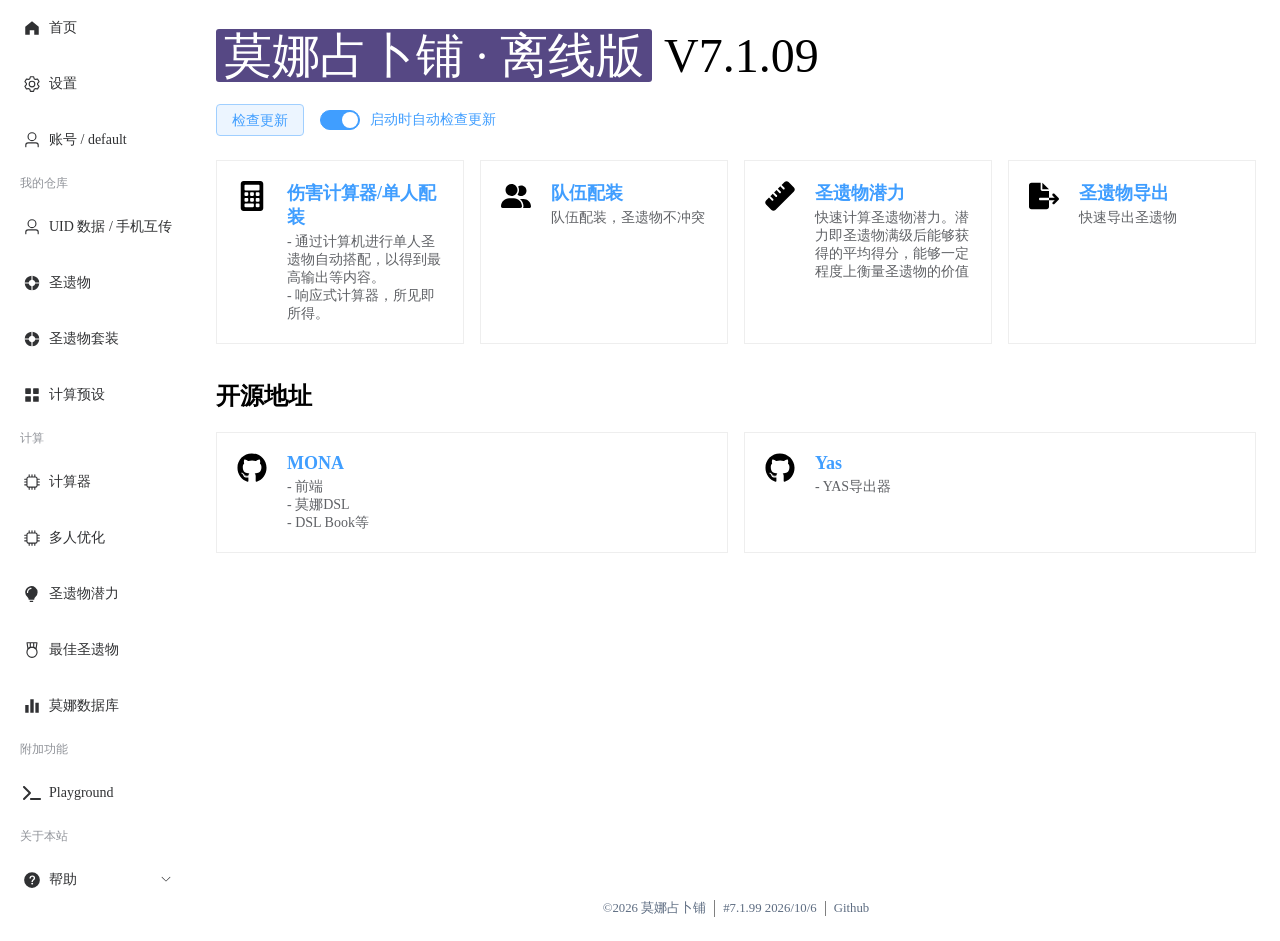
==== commit da06ac6a: "莫娜圣遗物计算器资源 mona/index.html" ====
--- a/mona/index.html
+++ b/mona/index.html
@@ -73,6 +73,38 @@
       b.textContent = t;
     }catch(e){}
   }
+  /* ===== 后台下发的数值（地址栏里带过来的 calc=）=====
+     后台「🧮 计算器数据」里配好的数值由主壳编码进地址栏，这里写进莫娜自己的本地数据，
+     打开就能看到、就能参与计算。同一个版本只写一次，之后自己在 APP 里改的不会被覆盖。 */
+  (function(){
+    try{
+      var m = /[?&]calc=([^&#]+)/.exec(location.search || '');
+      if(!m) return;
+      var arts = JSON.parse(atob(decodeURIComponent(m[1])));
+      if(!arts || typeof arts !== 'object') return;
+      var rm = /[?&]crev=([^&#]*)/.exec(location.search || '');
+      var rev = rm ? decodeURIComponent(rm[1]) : String(Date.now());
+      if(localStorage.getItem('yy_calc_rev') === rev) return;   // 这一版已经写过了
+      var old = localStorage.getItem('artifacts');
+      if(old && !localStorage.getItem('artifacts_bak_calc')) localStorage.setItem('artifacts_bak_calc', old);
+      localStorage.setItem('artifacts', JSON.stringify(arts));
+      try{
+        var ids = [];
+        ['flower','feather','sand','cup','head'].forEach(function(p){
+          if(arts[p] && arts[p][0]) ids.push(arts[p][0].id);
+        });
+        var o = null;
+        try{ o = JSON.parse(localStorage.getItem('kumi2') || 'null'); }catch(e2){}
+        if(!o || typeof o !== 'object') o = {};
+        if(!o['0']) o['0'] = { id:0, title:'默认收藏夹', dir:true, children:[] };
+        if(!Array.isArray(o['0'].children)) o['0'].children = [];
+        if(o['0'].children.indexOf(950001) < 0) o['0'].children.push(950001);
+        o['950001'] = { id:950001, title:'后台配装', dir:false, artifactIds:ids };
+        localStorage.setItem('kumi2', JSON.stringify(o));
+      }catch(e3){}
+      localStorage.setItem('yy_calc_rev', rev);
+    }catch(e){}
+  })();
   /* 预置一套圣遗物：装好就打开就能算，不用先自己一件件加。
      只在本地还没有圣遗物数据时写入，用户自己加过就不动他的。 */
   (function(){
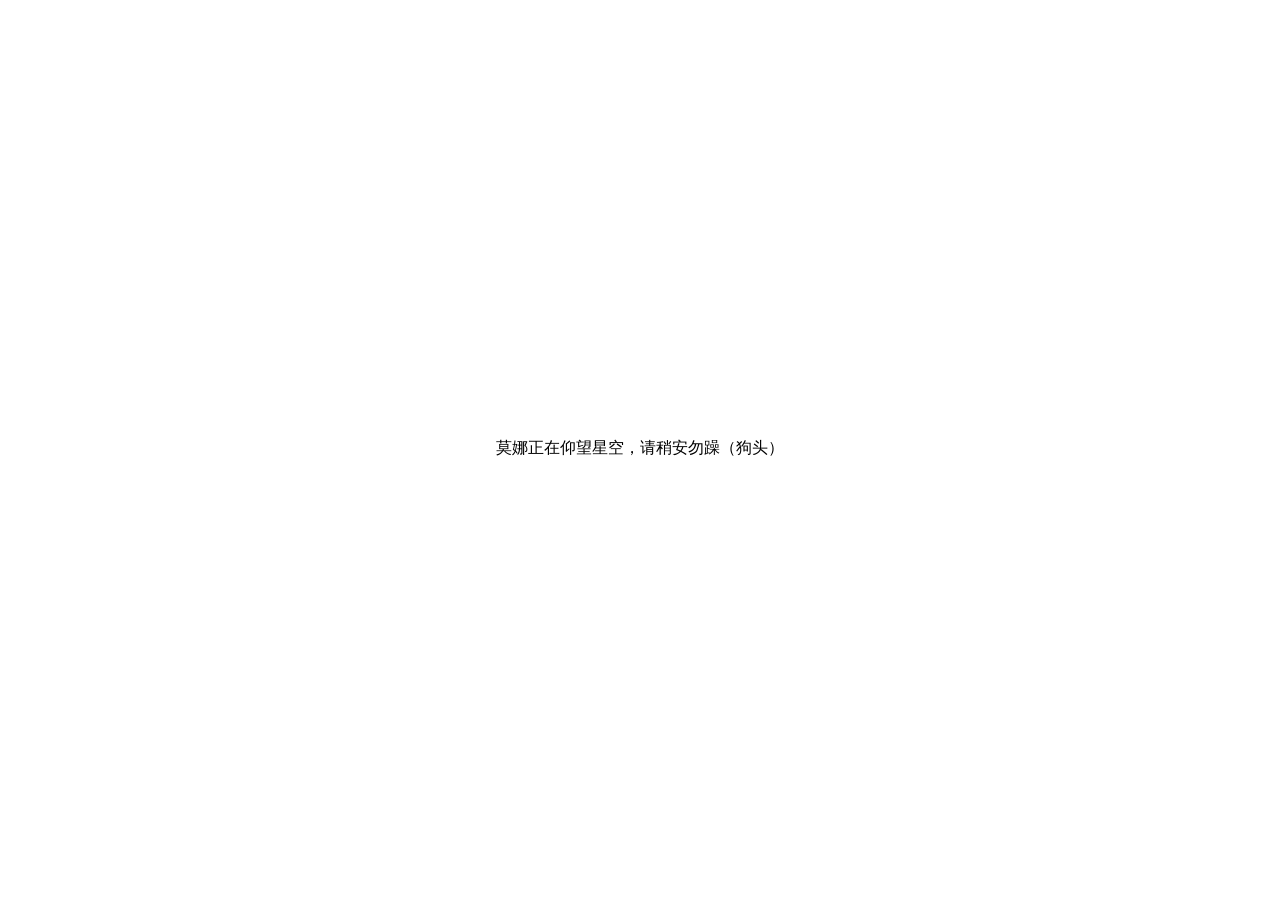
==== commit b58d4dca: "莫娜圣遗物计算器资源 mona/index.html" ====
--- a/mona/index.html
+++ b/mona/index.html
@@ -73,38 +73,6 @@
       b.textContent = t;
     }catch(e){}
   }
-  /* ===== 后台下发的数值（地址栏里带过来的 calc=）=====
-     后台「🧮 计算器数据」里配好的数值由主壳编码进地址栏，这里写进莫娜自己的本地数据，
-     打开就能看到、就能参与计算。同一个版本只写一次，之后自己在 APP 里改的不会被覆盖。 */
-  (function(){
-    try{
-      var m = /[?&]calc=([^&#]+)/.exec(location.search || '');
-      if(!m) return;
-      var arts = JSON.parse(atob(decodeURIComponent(m[1])));
-      if(!arts || typeof arts !== 'object') return;
-      var rm = /[?&]crev=([^&#]*)/.exec(location.search || '');
-      var rev = rm ? decodeURIComponent(rm[1]) : String(Date.now());
-      if(localStorage.getItem('yy_calc_rev') === rev) return;   // 这一版已经写过了
-      var old = localStorage.getItem('artifacts');
-      if(old && !localStorage.getItem('artifacts_bak_calc')) localStorage.setItem('artifacts_bak_calc', old);
-      localStorage.setItem('artifacts', JSON.stringify(arts));
-      try{
-        var ids = [];
-        ['flower','feather','sand','cup','head'].forEach(function(p){
-          if(arts[p] && arts[p][0]) ids.push(arts[p][0].id);
-        });
-        var o = null;
-        try{ o = JSON.parse(localStorage.getItem('kumi2') || 'null'); }catch(e2){}
-        if(!o || typeof o !== 'object') o = {};
-        if(!o['0']) o['0'] = { id:0, title:'默认收藏夹', dir:true, children:[] };
-        if(!Array.isArray(o['0'].children)) o['0'].children = [];
-        if(o['0'].children.indexOf(950001) < 0) o['0'].children.push(950001);
-        o['950001'] = { id:950001, title:'后台配装', dir:false, artifactIds:ids };
-        localStorage.setItem('kumi2', JSON.stringify(o));
-      }catch(e3){}
-      localStorage.setItem('yy_calc_rev', rev);
-    }catch(e){}
-  })();
   /* 预置一套圣遗物：装好就打开就能算，不用先自己一件件加。
      只在本地还没有圣遗物数据时写入，用户自己加过就不动他的。 */
   (function(){
@@ -173,4 +141,4 @@
             display: flex;
             align-items: center;
             justify-content: center;
-        }</style><script defer="defer" src="./wasm-inline.js"></script><script defer="defer" src="./js/chunk-vendors.f7a2064f.js"></script><script defer="defer" src="./js/app.9857be0c.js"></script><link href="./css/chunk-vendors.fb1a9135.css" rel="stylesheet"><link href="./css/app.f15ebb96.css" rel="stylesheet"></head><body><noscript><strong>好家伙，这年头还有不开启javascript的人吗</strong></noscript><div id="app"><div class="loading" style="display: flex; flex-direction: column; align-items: center"><p style="margin-top: 12px">莫娜正在仰望星空，请稍安勿躁（狗头）</p></div></div></body></html>+        }</style><script defer="defer" src="./wasm-inline.js"></script><script defer="defer" src="./js/chunk-vendors-legacy.32d3863b.js"></script><script defer="defer" src="./js/app-legacy.88914dc0.js"></script><link href="./css/chunk-vendors.6da7eceb.css" rel="stylesheet"><link href="./css/app.d7ad0d79.css" rel="stylesheet"></head><body><noscript><strong>好家伙，这年头还有不开启javascript的人吗</strong></noscript><div id="app"><div class="loading" style="display: flex; flex-direction: column; align-items: center"><p style="margin-top: 12px">莫娜正在仰望星空，请稍安勿躁（狗头）</p></div></div></body></html>
--- a/mona/css/chunk-vendors.6da7eceb.css
+++ b/mona/css/chunk-vendors.6da7eceb.css
@@ -0,0 +1 @@
+@charset "UTF-8";@media only screen and (max-width:767px){.hidden-xs-only{display:none!important}}@media only screen and (min-width:768px){.hidden-sm-and-up{display:none!important}}@media only screen and (min-width:768px) and (max-width:991px){.hidden-sm-only{display:none!important}}@media only screen and (max-width:991px){.hidden-sm-and-down{display:none!important}}@media only screen and (min-width:992px){.hidden-md-and-up{display:none!important}}@media only screen and (min-width:992px) and (max-width:1199px){.hidden-md-only{display:none!important}}@media only screen and (max-width:1199px){.hidden-md-and-down{display:none!important}}@media only screen and (min-width:1200px){.hidden-lg-and-up{display:none!important}}@media only screen and (min-width:1200px) and (max-width:1919px){.hidden-lg-only{display:none!important}}@media only screen and (max-width:1919px){.hidden-lg-and-down{display:none!important}}@media only screen and (min-width:1920px){.hidden-xl-only{display:none!important}}:root{--el-color-primary-rgb:64,158,255;--el-color-success-rgb:103,194,58;--el-color-warning-rgb:230,162,60;--el-color-danger-rgb:245,108,108;--el-color-error-rgb:245,108,108;--el-color-info-rgb:144,147,153;--el-font-size-extra-large:20px;--el-font-size-large:18px;--el-font-size-medium:16px;--el-font-size-base:14px;--el-font-size-small:13px;--el-font-size-extra-small:12px;--el-font-family:"Helvetica Neue",Helvetica,"PingFang SC","Hiragino Sans GB","Microsoft YaHei","微软雅黑",Arial,sans-serif;--el-font-weight-primary:500;--el-font-line-height-primary:24px;--el-index-normal:1;--el-index-top:1000;--el-index-popper:2000;--el-border-radius-base:4px;--el-border-radius-small:2px;--el-border-radius-round:20px;--el-border-radius-circle:100%;--el-transition-duration:0.3s;--el-transition-duration-fast:0.2s;--el-transition-function-ease-in-out-bezier:cubic-bezier(0.645,0.045,0.355,1);--el-transition-function-fast-bezier:cubic-bezier(0.23,1,0.32,1);--el-transition-all:all var(--el-transition-duration) var(--el-transition-function-ease-in-out-bezier);--el-transition-fade:opacity var(--el-transition-duration) var(--el-transition-function-fast-bezier);--el-transition-md-fade:transform var(--el-transition-duration) var(--el-transition-function-fast-bezier),opacity var(--el-transition-duration) var(--el-transition-function-fast-bezier);--el-transition-fade-linear:opacity var(--el-transition-duration-fast) linear;--el-transition-border:border-color var(--el-transition-duration-fast) var(--el-transition-function-ease-in-out-bezier);--el-transition-box-shadow:box-shadow var(--el-transition-duration-fast) var(--el-transition-function-ease-in-out-bezier);--el-transition-color:color var(--el-transition-duration-fast) var(--el-transition-function-ease-in-out-bezier);--el-component-size-large:40px;--el-component-size:32px;--el-component-size-small:24px;color-scheme:light;--el-color-white:#fff;--el-color-black:#000;--el-color-primary:#409eff;--el-color-primary-light-3:#79bbff;--el-color-primary-light-5:#a0cfff;--el-color-primary-light-7:#c6e2ff;--el-color-primary-light-8:#d9ecff;--el-color-primary-light-9:#ecf5ff;--el-color-primary-dark-2:#337ecc;--el-color-success:#67c23a;--el-color-success-light-3:#95d475;--el-color-success-light-5:#b3e19d;--el-color-success-light-7:#d1edc4;--el-color-success-light-8:#e1f3d8;--el-color-success-light-9:#f0f9eb;--el-color-success-dark-2:#529b2e;--el-color-warning:#e6a23c;--el-color-warning-light-3:#eebe77;--el-color-warning-light-5:#f3d19e;--el-color-warning-light-7:#f8e3c5;--el-color-warning-light-8:#faecd8;--el-color-warning-light-9:#fdf6ec;--el-color-warning-dark-2:#b88230;--el-color-danger:#f56c6c;--el-color-danger-light-3:#f89898;--el-color-danger-light-5:#fab6b6;--el-color-danger-light-7:#fcd3d3;--el-color-danger-light-8:#fde2e2;--el-color-danger-light-9:#fef0f0;--el-color-danger-dark-2:#c45656;--el-color-error:#f56c6c;--el-color-error-light-3:#f89898;--el-color-error-light-5:#fab6b6;--el-color-error-light-7:#fcd3d3;--el-color-error-light-8:#fde2e2;--el-color-error-light-9:#fef0f0;--el-color-error-dark-2:#c45656;--el-color-info:#909399;--el-color-info-light-3:#b1b3b8;--el-color-info-light-5:#c8c9cc;--el-color-info-light-7:#dedfe0;--el-color-info-light-8:#e9e9eb;--el-color-info-light-9:#f4f4f5;--el-color-info-dark-2:#73767a;--el-bg-color:#fff;--el-bg-color-page:#f2f3f5;--el-bg-color-overlay:#fff;--el-text-color-primary:#303133;--el-text-color-regular:#606266;--el-text-color-secondary:#909399;--el-text-color-placeholder:#a8abb2;--el-text-color-disabled:#c0c4cc;--el-border-color:#dcdfe6;--el-border-color-light:#e4e7ed;--el-border-color-lighter:#ebeef5;--el-border-color-extra-light:#f2f6fc;--el-border-color-dark:#d4d7de;--el-border-color-darker:#cdd0d6;--el-fill-color:#f0f2f5;--el-fill-color-light:#f5f7fa;--el-fill-color-lighter:#fafafa;--el-fill-color-extra-light:#fafcff;--el-fill-color-dark:#ebedf0;--el-fill-color-darker:#e6e8eb;--el-fill-color-blank:#fff;--el-box-shadow:0px 12px 32px 4px rgba(0,0,0,.04),0px 8px 20px rgba(0,0,0,.08);--el-box-shadow-light:0px 0px 12px rgba(0,0,0,.12);--el-box-shadow-lighter:0px 0px 6px rgba(0,0,0,.12);--el-box-shadow-dark:0px 16px 48px 16px rgba(0,0,0,.08),0px 12px 32px rgba(0,0,0,.12),0px 8px 16px -8px rgba(0,0,0,.16);--el-disabled-bg-color:var(--el-fill-color-light);--el-disabled-text-color:var(--el-text-color-placeholder);--el-disabled-border-color:var(--el-border-color-light);--el-overlay-color:rgba(0,0,0,.8);--el-overlay-color-light:rgba(0,0,0,.7);--el-overlay-color-lighter:rgba(0,0,0,.5);--el-mask-color:hsla(0,0%,100%,.9);--el-mask-color-extra-light:hsla(0,0%,100%,.3);--el-border-width:1px;--el-border-style:solid;--el-border-color-hover:var(--el-text-color-disabled);--el-border:var(--el-border-width) var(--el-border-style) var(--el-border-color);--el-svg-monochrome-grey:var(--el-border-color)}.el-dialog{--el-dialog-width:50%;--el-dialog-margin-top:15vh;--el-dialog-bg-color:var(--el-bg-color);--el-dialog-box-shadow:var(--el-box-shadow);--el-dialog-title-font-size:var(--el-font-size-large);--el-dialog-content-font-size:14px;--el-dialog-font-line-height:var(--el-font-line-height-primary);--el-dialog-padding-primary:20px;--el-dialog-border-radius:var(--el-border-radius-small);position:relative;margin:var(--el-dialog-margin-top,15vh) auto 50px;background:var(--el-dialog-bg-color);border-radius:var(--el-dialog-border-radius);box-shadow:var(--el-dialog-box-shadow);box-sizing:border-box;width:var(--el-dialog-width,50%)}.el-dialog:focus{outline:0!important}.el-dialog.is-fullscreen{--el-dialog-width:100%;--el-dialog-margin-top:0;margin-bottom:0;height:100%;overflow:auto}.el-dialog__wrapper{position:fixed;top:0;right:0;bottom:0;left:0;overflow:auto;margin:0}.el-dialog.is-draggable .el-dialog__header{cursor:move;-webkit-user-select:none;user-select:none}.el-dialog__header{padding:var(--el-dialog-padding-primary);padding-bottom:10px;margin-right:16px;word-break:break-all}.el-dialog__headerbtn{position:absolute;top:6px;right:0;padding:0;width:54px;height:54px;background:0 0;border:none;outline:0;cursor:pointer;font-size:var(--el-message-close-size,16px)}.el-dialog__headerbtn .el-dialog__close{color:var(--el-color-info);font-size:inherit}.el-dialog__headerbtn:focus .el-dialog__close,.el-dialog__headerbtn:hover .el-dialog__close{color:var(--el-color-primary)}.el-dialog__title{line-height:var(--el-dialog-font-line-height);font-size:var(--el-dialog-title-font-size);color:var(--el-text-color-primary)}.el-dialog__body{padding:calc(var(--el-dialog-padding-primary) + 10px) var(--el-dialog-padding-primary);color:var(--el-text-color-regular);font-size:var(--el-dialog-content-font-size);word-break:break-all}.el-dialog__footer{padding:var(--el-dialog-padding-primary);padding-top:10px;text-align:right;box-sizing:border-box}.el-dialog--center{text-align:center}.el-dialog--center .el-dialog__body{text-align:initial;padding:25px calc(var(--el-dialog-padding-primary) + 5px) 30px}.el-dialog--center .el-dialog__footer{text-align:inherit}.el-overlay-dialog{position:fixed;top:0;right:0;bottom:0;left:0;overflow:auto}.dialog-fade-enter-active{animation:modal-fade-in var(--el-transition-duration)}.dialog-fade-enter-active .el-overlay-dialog{animation:dialog-fade-in var(--el-transition-duration)}.dialog-fade-leave-active{animation:modal-fade-out var(--el-transition-duration)}.dialog-fade-leave-active .el-overlay-dialog{animation:dialog-fade-out var(--el-transition-duration)}@keyframes dialog-fade-in{0%{transform:translate3d(0,-20px,0);opacity:0}to{transform:translateZ(0);opacity:1}}@keyframes dialog-fade-out{0%{transform:translateZ(0);opacity:1}to{transform:translate3d(0,-20px,0);opacity:0}}@keyframes modal-fade-in{0%{opacity:0}to{opacity:1}}@keyframes modal-fade-out{0%{opacity:1}to{opacity:0}}.el-overlay{position:fixed;top:0;right:0;bottom:0;left:0;z-index:2000;height:100%;background-color:var(--el-overlay-color-lighter);overflow:auto}.el-overlay .el-overlay-root{height:0}.el-form{--el-form-label-font-size:var(--el-font-size-base)}.el-form--label-left .el-form-item__label{justify-content:flex-start}.el-form--label-top .el-form-item{display:block}.el-form--label-top .el-form-item .el-form-item__label{display:block;height:auto;text-align:left;margin-bottom:8px;line-height:22px}.el-form--inline .el-form-item{display:inline-flex;vertical-align:middle;margin-right:32px}.el-form--inline.el-form--label-top{display:flex;flex-wrap:wrap}.el-form--inline.el-form--label-top .el-form-item{display:block}.el-form--large.el-form--label-top .el-form-item .el-form-item__label{margin-bottom:12px;line-height:22px}.el-form--default.el-form--label-top .el-form-item .el-form-item__label{margin-bottom:8px;line-height:22px}.el-form--small.el-form--label-top .el-form-item .el-form-item__label{margin-bottom:4px;line-height:20px}.el-form-item{display:flex;--font-size:14px;margin-bottom:18px}.el-form-item .el-form-item{margin-bottom:0}.el-form-item .el-input__validateIcon{display:none}.el-form-item--large{--font-size:14px;--el-form-label-font-size:var(--font-size);margin-bottom:22px}.el-form-item--large .el-form-item__label{height:40px;line-height:40px}.el-form-item--large .el-form-item__content{line-height:40px}.el-form-item--large .el-form-item__error{padding-top:4px}.el-form-item--default{--font-size:14px;--el-form-label-font-size:var(--font-size);margin-bottom:18px}.el-form-item--default .el-form-item__label{height:32px;line-height:32px}.el-form-item--default .el-form-item__content{line-height:32px}.el-form-item--default .el-form-item__error{padding-top:2px}.el-form-item--small{--font-size:12px;--el-form-label-font-size:var(--font-size);margin-bottom:18px}.el-form-item--small .el-form-item__label{height:24px;line-height:24px}.el-form-item--small .el-form-item__content{line-height:24px}.el-form-item--small .el-form-item__error{padding-top:2px}.el-form-item__label-wrap{display:flex}.el-form-item__label{display:inline-flex;justify-content:flex-end;align-items:flex-start;flex:0 0 auto;font-size:var(--el-form-label-font-size);color:var(--el-text-color-regular);height:32px;line-height:32px;padding:0 12px 0 0;box-sizing:border-box}.el-form-item__content{display:flex;flex-wrap:wrap;align-items:center;flex:1;line-height:32px;position:relative;font-size:var(--font-size);min-width:0}.el-form-item__content .el-input-group{vertical-align:top}.el-form-item__error{color:var(--el-color-danger);font-size:12px;line-height:1;padding-top:2px;position:absolute;top:100%;left:0}.el-form-item__error--inline{position:relative;top:auto;left:auto;display:inline-block;margin-left:10px}.el-form-item.is-required:not(.is-no-asterisk)>.el-form-item__label-wrap>.el-form-item__label:before,.el-form-item.is-required:not(.is-no-asterisk)>.el-form-item__label:before{content:"*";color:var(--el-color-danger);margin-right:4px}.el-form-item.is-error .el-input__wrapper,.el-form-item.is-error .el-select-v2__wrapper,.el-form-item.is-error .el-select-v2__wrapper:focus,.el-form-item.is-error .el-textarea__inner,.el-form-item.is-error .el-textarea__inner:focus{box-shadow:0 0 0 1px var(--el-color-danger) inset}.el-form-item.is-error .el-input-group__append .el-input__wrapper,.el-form-item.is-error .el-input-group__prepend .el-input__wrapper{box-shadow:inset 0 0 0 1px transparent}.el-form-item.is-error .el-input__validateIcon{color:var(--el-color-danger)}.el-form-item--feedback .el-input__validateIcon{display:inline-flex}.el-tabs{--el-tabs-header-height:40px}.el-tabs__header{padding:0;position:relative;margin:0 0 15px}.el-tabs__active-bar{position:absolute;bottom:0;left:0;height:2px;background-color:var(--el-color-primary);z-index:1;transition:width var(--el-transition-duration) var(--el-transition-function-ease-in-out-bezier),transform var(--el-transition-duration) var(--el-transition-function-ease-in-out-bezier);list-style:none}.el-tabs__new-tab{display:flex;align-items:center;justify-content:center;float:right;border:1px solid var(--el-border-color);height:20px;width:20px;line-height:20px;margin:10px 0 10px 10px;border-radius:3px;text-align:center;font-size:12px;color:var(--el-text-color-primary);cursor:pointer;transition:all .15s}.el-tabs__new-tab .is-icon-plus{height:inherit;width:inherit;transform:scale(.8)}.el-tabs__new-tab .is-icon-plus svg{vertical-align:middle}.el-tabs__new-tab:hover{color:var(--el-color-primary)}.el-tabs__nav-wrap{overflow:hidden;margin-bottom:-1px;position:relative}.el-tabs__nav-wrap:after{content:"";position:absolute;left:0;bottom:0;width:100%;height:2px;background-color:var(--el-border-color-light);z-index:var(--el-index-normal)}.el-tabs__nav-wrap.is-scrollable{padding:0 20px;box-sizing:border-box}.el-tabs__nav-scroll{overflow:hidden}.el-tabs__nav-next,.el-tabs__nav-prev{position:absolute;cursor:pointer;line-height:44px;font-size:12px;color:var(--el-text-color-secondary)}.el-tabs__nav-next{right:0}.el-tabs__nav-prev{left:0}.el-tabs__nav{white-space:nowrap;position:relative;transition:transform var(--el-transition-duration);float:left;z-index:calc(var(--el-index-normal) + 1)}.el-tabs__nav.is-stretch{min-width:100%;display:flex}.el-tabs__nav.is-stretch>*{flex:1;text-align:center}.el-tabs__item{padding:0 20px;height:var(--el-tabs-header-height);box-sizing:border-box;line-height:var(--el-tabs-header-height);display:inline-block;list-style:none;font-size:var(--el-font-size-base);font-weight:500;color:var(--el-text-color-primary);position:relative}.el-tabs__item:focus,.el-tabs__item:focus:active{outline:0}.el-tabs__item:focus-visible{box-shadow:0 0 2px 2px var(--el-color-primary) inset;border-radius:3px}.el-tabs__item .is-icon-close{border-radius:50%;text-align:center;transition:all var(--el-transition-duration) var(--el-transition-function-ease-in-out-bezier);margin-left:5px}.el-tabs__item .is-icon-close:before{transform:scale(.9);display:inline-block}.el-tabs__item .is-icon-close:hover{background-color:var(--el-text-color-placeholder);color:#fff}.el-tabs__item .is-icon-close svg{margin-top:1px}.el-tabs__item.is-active,.el-tabs__item:hover{color:var(--el-color-primary)}.el-tabs__item:hover{cursor:pointer}.el-tabs__item.is-disabled{color:var(--el-disabled-text-color);cursor:default}.el-tabs__content{overflow:hidden;position:relative}.el-tabs--card>.el-tabs__header{border-bottom:1px solid var(--el-border-color-light);height:var(--el-tabs-header-height)}.el-tabs--card>.el-tabs__header .el-tabs__nav-wrap:after{content:none}.el-tabs--card>.el-tabs__header .el-tabs__nav{border:1px solid var(--el-border-color-light);border-bottom:none;border-radius:4px 4px 0 0;box-sizing:border-box}.el-tabs--card>.el-tabs__header .el-tabs__active-bar{display:none}.el-tabs--card>.el-tabs__header .el-tabs__item .is-icon-close{position:relative;font-size:12px;width:0;height:14px;vertical-align:middle;line-height:15px;overflow:hidden;top:-1px;right:-2px;transform-origin:100% 50%}.el-tabs--card>.el-tabs__header .el-tabs__item{border-bottom:1px solid transparent;border-left:1px solid var(--el-border-color-light);transition:color var(--el-transition-duration) var(--el-transition-function-ease-in-out-bezier),padding var(--el-transition-duration) var(--el-transition-function-ease-in-out-bezier)}.el-tabs--card>.el-tabs__header .el-tabs__item:first-child{border-left:none}.el-tabs--card>.el-tabs__header .el-tabs__item.is-closable:hover{padding-left:13px;padding-right:13px}.el-tabs--card>.el-tabs__header .el-tabs__item.is-closable:hover .is-icon-close{width:14px}.el-tabs--card>.el-tabs__header .el-tabs__item.is-active{border-bottom-color:var(--el-bg-color)}.el-tabs--card>.el-tabs__header .el-tabs__item.is-active.is-closable{padding-left:20px;padding-right:20px}.el-tabs--card>.el-tabs__header .el-tabs__item.is-active.is-closable .is-icon-close{width:14px}.el-tabs--border-card{background:var(--el-bg-color-overlay);border:1px solid var(--el-border-color)}.el-tabs--border-card>.el-tabs__content{padding:15px}.el-tabs--border-card>.el-tabs__header{background-color:var(--el-fill-color-light);border-bottom:1px solid var(--el-border-color-light);margin:0}.el-tabs--border-card>.el-tabs__header .el-tabs__nav-wrap:after{content:none}.el-tabs--border-card>.el-tabs__header .el-tabs__item{transition:all var(--el-transition-duration) var(--el-transition-function-ease-in-out-bezier);border:1px solid transparent;margin-top:-1px;color:var(--el-text-color-secondary)}.el-tabs--border-card>.el-tabs__header .el-tabs__item+.el-tabs__item,.el-tabs--border-card>.el-tabs__header .el-tabs__item:first-child{margin-left:-1px}.el-tabs--border-card>.el-tabs__header .el-tabs__item.is-active{color:var(--el-color-primary);background-color:var(--el-bg-color-overlay);border-right-color:var(--el-border-color);border-left-color:var(--el-border-color)}.el-tabs--border-card>.el-tabs__header .el-tabs__item:not(.is-disabled):hover{color:var(--el-color-primary)}.el-tabs--border-card>.el-tabs__header .el-tabs__item.is-disabled{color:var(--el-disabled-text-color)}.el-tabs--border-card>.el-tabs__header .is-scrollable .el-tabs__item:first-child{margin-left:0}.el-tabs--bottom .el-tabs__item.is-bottom:nth-child(2),.el-tabs--bottom .el-tabs__item.is-top:nth-child(2),.el-tabs--top .el-tabs__item.is-bottom:nth-child(2),.el-tabs--top .el-tabs__item.is-top:nth-child(2){padding-left:0}.el-tabs--bottom .el-tabs__item.is-bottom:last-child,.el-tabs--bottom .el-tabs__item.is-top:last-child,.el-tabs--top .el-tabs__item.is-bottom:last-child,.el-tabs--top .el-tabs__item.is-top:last-child{padding-right:0}.el-tabs--bottom .el-tabs--left>.el-tabs__header .el-tabs__item:nth-child(2),.el-tabs--bottom .el-tabs--right>.el-tabs__header .el-tabs__item:nth-child(2),.el-tabs--bottom.el-tabs--border-card>.el-tabs__header .el-tabs__item:nth-child(2),.el-tabs--bottom.el-tabs--card>.el-tabs__header .el-tabs__item:nth-child(2),.el-tabs--top .el-tabs--left>.el-tabs__header .el-tabs__item:nth-child(2),.el-tabs--top .el-tabs--right>.el-tabs__header .el-tabs__item:nth-child(2),.el-tabs--top.el-tabs--border-card>.el-tabs__header .el-tabs__item:nth-child(2),.el-tabs--top.el-tabs--card>.el-tabs__header .el-tabs__item:nth-child(2){padding-left:20px}.el-tabs--bottom .el-tabs--left>.el-tabs__header .el-tabs__item:last-child,.el-tabs--bottom .el-tabs--right>.el-tabs__header .el-tabs__item:last-child,.el-tabs--bottom.el-tabs--border-card>.el-tabs__header .el-tabs__item:last-child,.el-tabs--bottom.el-tabs--card>.el-tabs__header .el-tabs__item:last-child,.el-tabs--top .el-tabs--left>.el-tabs__header .el-tabs__item:last-child,.el-tabs--top .el-tabs--right>.el-tabs__header .el-tabs__item:last-child,.el-tabs--top.el-tabs--border-card>.el-tabs__header .el-tabs__item:last-child,.el-tabs--top.el-tabs--card>.el-tabs__header .el-tabs__item:last-child{padding-right:20px}.el-tabs--bottom .el-tabs__header.is-bottom{margin-bottom:0;margin-top:10px}.el-tabs--bottom.el-tabs--border-card .el-tabs__header.is-bottom{border-bottom:0;border-top:1px solid var(--el-border-color)}.el-tabs--bottom.el-tabs--border-card .el-tabs__nav-wrap.is-bottom{margin-top:-1px;margin-bottom:0}.el-tabs--bottom.el-tabs--border-card .el-tabs__item.is-bottom:not(.is-active){border:1px solid transparent}.el-tabs--bottom.el-tabs--border-card .el-tabs__item.is-bottom{margin:0 -1px -1px}.el-tabs--left,.el-tabs--right{overflow:hidden}.el-tabs--left .el-tabs__header.is-left,.el-tabs--left .el-tabs__header.is-right,.el-tabs--left .el-tabs__nav-scroll,.el-tabs--left .el-tabs__nav-wrap.is-left,.el-tabs--left .el-tabs__nav-wrap.is-right,.el-tabs--right .el-tabs__header.is-left,.el-tabs--right .el-tabs__header.is-right,.el-tabs--right .el-tabs__nav-scroll,.el-tabs--right .el-tabs__nav-wrap.is-left,.el-tabs--right .el-tabs__nav-wrap.is-right{height:100%}.el-tabs--left .el-tabs__active-bar.is-left,.el-tabs--left .el-tabs__active-bar.is-right,.el-tabs--right .el-tabs__active-bar.is-left,.el-tabs--right .el-tabs__active-bar.is-right{top:0;bottom:auto;width:2px;height:auto}.el-tabs--left .el-tabs__nav-wrap.is-left,.el-tabs--left .el-tabs__nav-wrap.is-right,.el-tabs--right .el-tabs__nav-wrap.is-left,.el-tabs--right .el-tabs__nav-wrap.is-right{margin-bottom:0}.el-tabs--left .el-tabs__nav-wrap.is-left>.el-tabs__nav-next,.el-tabs--left .el-tabs__nav-wrap.is-left>.el-tabs__nav-prev,.el-tabs--left .el-tabs__nav-wrap.is-right>.el-tabs__nav-next,.el-tabs--left .el-tabs__nav-wrap.is-right>.el-tabs__nav-prev,.el-tabs--right .el-tabs__nav-wrap.is-left>.el-tabs__nav-next,.el-tabs--right .el-tabs__nav-wrap.is-left>.el-tabs__nav-prev,.el-tabs--right .el-tabs__nav-wrap.is-right>.el-tabs__nav-next,.el-tabs--right .el-tabs__nav-wrap.is-right>.el-tabs__nav-prev{height:30px;line-height:30px;width:100%;text-align:center;cursor:pointer}.el-tabs--left .el-tabs__nav-wrap.is-left>.el-tabs__nav-next i,.el-tabs--left .el-tabs__nav-wrap.is-left>.el-tabs__nav-prev i,.el-tabs--left .el-tabs__nav-wrap.is-right>.el-tabs__nav-next i,.el-tabs--left .el-tabs__nav-wrap.is-right>.el-tabs__nav-prev i,.el-tabs--right .el-tabs__nav-wrap.is-left>.el-tabs__nav-next i,.el-tabs--right .el-tabs__nav-wrap.is-left>.el-tabs__nav-prev i,.el-tabs--right .el-tabs__nav-wrap.is-right>.el-tabs__nav-next i,.el-tabs--right .el-tabs__nav-wrap.is-right>.el-tabs__nav-prev i{transform:rotate(90deg)}.el-tabs--left .el-tabs__nav-wrap.is-left>.el-tabs__nav-prev,.el-tabs--left .el-tabs__nav-wrap.is-right>.el-tabs__nav-prev,.el-tabs--right .el-tabs__nav-wrap.is-left>.el-tabs__nav-prev,.el-tabs--right .el-tabs__nav-wrap.is-right>.el-tabs__nav-prev{left:auto;top:0}.el-tabs--left .el-tabs__nav-wrap.is-left>.el-tabs__nav-next,.el-tabs--left .el-tabs__nav-wrap.is-right>.el-tabs__nav-next,.el-tabs--right .el-tabs__nav-wrap.is-left>.el-tabs__nav-next,.el-tabs--right .el-tabs__nav-wrap.is-right>.el-tabs__nav-next{right:auto;bottom:0}.el-tabs--left .el-tabs__nav-wrap.is-left.is-scrollable,.el-tabs--left .el-tabs__nav-wrap.is-right.is-scrollable,.el-tabs--right .el-tabs__nav-wrap.is-left.is-scrollable,.el-tabs--right .el-tabs__nav-wrap.is-right.is-scrollable{padding:30px 0}.el-tabs--left .el-tabs__nav-wrap.is-left:after,.el-tabs--left .el-tabs__nav-wrap.is-right:after,.el-tabs--right .el-tabs__nav-wrap.is-left:after,.el-tabs--right .el-tabs__nav-wrap.is-right:after{height:100%;width:2px;bottom:auto;top:0}.el-tabs--left .el-tabs__nav.is-left,.el-tabs--left .el-tabs__nav.is-right,.el-tabs--right .el-tabs__nav.is-left,.el-tabs--right .el-tabs__nav.is-right{float:none}.el-tabs--left .el-tabs__item.is-left,.el-tabs--left .el-tabs__item.is-right,.el-tabs--right .el-tabs__item.is-left,.el-tabs--right .el-tabs__item.is-right{display:block}.el-tabs--left .el-tabs__header.is-left{float:left;margin-bottom:0;margin-right:10px}.el-tabs--left .el-tabs__nav-wrap.is-left{margin-right:-1px}.el-tabs--left .el-tabs__active-bar.is-left,.el-tabs--left .el-tabs__nav-wrap.is-left:after{left:auto;right:0}.el-tabs--left .el-tabs__item.is-left{text-align:right}.el-tabs--left.el-tabs--card .el-tabs__active-bar.is-left{display:none}.el-tabs--left.el-tabs--card .el-tabs__item.is-left{border-left:none;border-right:1px solid var(--el-border-color-light);border-bottom:none;border-top:1px solid var(--el-border-color-light);text-align:left}.el-tabs--left.el-tabs--card .el-tabs__item.is-left:first-child{border-right:1px solid var(--el-border-color-light);border-top:none}.el-tabs--left.el-tabs--card .el-tabs__item.is-left.is-active{border:1px solid var(--el-border-color-light);border-right-color:#fff;border-left:none;border-bottom:none}.el-tabs--left.el-tabs--card .el-tabs__item.is-left.is-active:first-child{border-top:none}.el-tabs--left.el-tabs--card .el-tabs__item.is-left.is-active:last-child{border-bottom:none}.el-tabs--left.el-tabs--card .el-tabs__nav{border-radius:4px 0 0 4px;border-bottom:1px solid var(--el-border-color-light);border-right:none}.el-tabs--left.el-tabs--card .el-tabs__new-tab{float:none}.el-tabs--left.el-tabs--border-card .el-tabs__header.is-left{border-right:1px solid var(--el-border-color)}.el-tabs--left.el-tabs--border-card .el-tabs__item.is-left{border:1px solid transparent;margin:-1px 0 -1px -1px}.el-tabs--left.el-tabs--border-card .el-tabs__item.is-left.is-active{border-color:transparent;border-top-color:#d1dbe5;border-bottom-color:#d1dbe5}.el-tabs--right .el-tabs__header.is-right{float:right;margin-bottom:0;margin-left:10px}.el-tabs--right .el-tabs__nav-wrap.is-right{margin-left:-1px}.el-tabs--right .el-tabs__nav-wrap.is-right:after{left:0;right:auto}.el-tabs--right .el-tabs__active-bar.is-right{left:0}.el-tabs--right.el-tabs--card .el-tabs__active-bar.is-right{display:none}.el-tabs--right.el-tabs--card .el-tabs__item.is-right{border-bottom:none;border-top:1px solid var(--el-border-color-light)}.el-tabs--right.el-tabs--card .el-tabs__item.is-right:first-child{border-left:1px solid var(--el-border-color-light);border-top:none}.el-tabs--right.el-tabs--card .el-tabs__item.is-right.is-active{border:1px solid var(--el-border-color-light);border-left-color:#fff;border-right:none;border-bottom:none}.el-tabs--right.el-tabs--card .el-tabs__item.is-right.is-active:first-child{border-top:none}.el-tabs--right.el-tabs--card .el-tabs__item.is-right.is-active:last-child{border-bottom:none}.el-tabs--right.el-tabs--card .el-tabs__nav{border-radius:0 4px 4px 0;border-bottom:1px solid var(--el-border-color-light);border-left:none}.el-tabs--right.el-tabs--border-card .el-tabs__header.is-right{border-left:1px solid var(--el-border-color)}.el-tabs--right.el-tabs--border-card .el-tabs__item.is-right{border:1px solid transparent;margin:-1px -1px -1px 0}.el-tabs--right.el-tabs--border-card .el-tabs__item.is-right.is-active{border-color:transparent;border-top-color:#d1dbe5;border-bottom-color:#d1dbe5}.slideInLeft-transition,.slideInRight-transition{display:inline-block}.slideInRight-enter{animation:slideInRight-enter var(--el-transition-duration)}.slideInRight-leave{position:absolute;left:0;right:0;animation:slideInRight-leave var(--el-transition-duration)}.slideInLeft-enter{animation:slideInLeft-enter var(--el-transition-duration)}.slideInLeft-leave{position:absolute;left:0;right:0;animation:slideInLeft-leave var(--el-transition-duration)}@keyframes slideInRight-enter{0%{opacity:0;transform-origin:0 0;transform:translateX(100%)}to{opacity:1;transform-origin:0 0;transform:translateX(0)}}@keyframes slideInRight-leave{0%{transform-origin:0 0;transform:translateX(0);opacity:1}to{transform-origin:0 0;transform:translateX(100%);opacity:0}}@keyframes slideInLeft-enter{0%{opacity:0;transform-origin:0 0;transform:translateX(-100%)}to{opacity:1;transform-origin:0 0;transform:translateX(0)}}@keyframes slideInLeft-leave{0%{transform-origin:0 0;transform:translateX(0);opacity:1}to{transform-origin:0 0;transform:translateX(-100%);opacity:0}}.el-table{--el-table-border-color:var(--el-border-color-lighter);--el-table-border:1px solid var(--el-table-border-color);--el-table-text-color:var(--el-text-color-regular);--el-table-header-text-color:var(--el-text-color-secondary);--el-table-row-hover-bg-color:var(--el-fill-color-light);--el-table-current-row-bg-color:var(--el-color-primary-light-9);--el-table-header-bg-color:var(--el-bg-color);--el-table-fixed-box-shadow:var(--el-box-shadow-light);--el-table-bg-color:var(--el-fill-color-blank);--el-table-tr-bg-color:var(--el-fill-color-blank);--el-table-expanded-cell-bg-color:var(--el-fill-color-blank);--el-table-fixed-left-column:inset 10px 0 10px -10px rgba(0,0,0,.15);--el-table-fixed-right-column:inset -10px 0 10px -10px rgba(0,0,0,.15);overflow:hidden;box-sizing:border-box;height:-moz-fit-content;height:fit-content;width:100%;max-width:100%;background-color:var(--el-table-bg-color);font-size:14px;color:var(--el-table-text-color)}.el-table,.el-table__inner-wrapper{position:relative}.el-table__inner-wrapper:before{left:0;bottom:0;width:100%;height:1px;z-index:3}.el-table.has-footer .el-table__inner-wrapper:before{bottom:1px}.el-table__empty-block{position:sticky;left:0;min-height:60px;text-align:center;width:100%;display:flex;justify-content:center;align-items:center}.el-table__empty-text{line-height:60px;width:50%;color:var(--el-text-color-secondary)}.el-table__expand-column .cell{padding:0;text-align:center;-webkit-user-select:none;user-select:none}.el-table__expand-icon{position:relative;cursor:pointer;color:var(--el-text-color-regular);font-size:12px;transition:transform var(--el-transition-duration-fast) ease-in-out;height:20px}.el-table__expand-icon--expanded{transform:rotate(90deg)}.el-table__expand-icon>.el-icon{font-size:12px}.el-table__expanded-cell{background-color:var(--el-table-expanded-cell-bg-color)}.el-table__expanded-cell[class*=cell]{padding:20px 50px}.el-table__expanded-cell:hover{background-color:transparent!important}.el-table__placeholder{display:inline-block;width:20px}.el-table__append-wrapper{overflow:hidden}.el-table--fit{border-right:0;border-bottom:0}.el-table--fit .el-table__cell.gutter{border-right-width:1px}.el-table thead{color:var(--el-table-header-text-color);font-weight:500}.el-table thead.is-group th.el-table__cell{background:var(--el-fill-color-light)}.el-table .el-table__cell{padding:8px 0;min-width:0;box-sizing:border-box;text-overflow:ellipsis;vertical-align:middle;position:relative;text-align:left;z-index:1}.el-table .el-table__cell.is-center{text-align:center}.el-table .el-table__cell.is-right{text-align:right}.el-table .el-table__cell.gutter{width:15px;border-right-width:0;border-bottom-width:0;padding:0}.el-table .el-table__cell.is-hidden>*{visibility:hidden}.el-table .cell{box-sizing:border-box;overflow:hidden;text-overflow:ellipsis;white-space:normal;word-break:break-all;line-height:23px;padding:0 12px}.el-table .cell.el-tooltip{white-space:nowrap;min-width:50px}.el-table--large{font-size:var(--el-font-size-base)}.el-table--large .el-table__cell{padding:12px 0}.el-table--large .cell{padding:0 16px}.el-table--small{font-size:12px}.el-table--small .el-table__cell{padding:4px 0}.el-table--small .cell{padding:0 8px}.el-table tr{background-color:var(--el-table-tr-bg-color)}.el-table tr input[type=checkbox]{margin:0}.el-table td.el-table__cell,.el-table th.el-table__cell.is-leaf{border-bottom:var(--el-table-border)}.el-table th.el-table__cell.is-sortable{cursor:pointer}.el-table th.el-table__cell{-webkit-user-select:none;user-select:none;background-color:var(--el-table-header-bg-color)}.el-table th.el-table__cell>.cell{display:inline-block;box-sizing:border-box;position:relative;vertical-align:middle;width:100%}.el-table th.el-table__cell>.cell.highlight{color:var(--el-color-primary)}.el-table th.el-table__cell.required>div:before{display:inline-block;content:"";width:8px;height:8px;border-radius:50%;background:#ff4d51;margin-right:5px;vertical-align:middle}.el-table td.el-table__cell div{box-sizing:border-box}.el-table td.el-table__cell.gutter{width:0}.el-table--border .el-table__footer-wrapper tr:first-child td:first-child,.el-table--border .el-table__footer-wrapper tr:first-child th:first-child,.el-table--border .el-table__inner-wrapper tr:first-child td:first-child,.el-table--border .el-table__inner-wrapper tr:first-child th:first-child,.el-table--group .el-table__footer-wrapper tr:first-child td:first-child,.el-table--group .el-table__footer-wrapper tr:first-child th:first-child,.el-table--group .el-table__inner-wrapper tr:first-child td:first-child,.el-table--group .el-table__inner-wrapper tr:first-child th:first-child{border-left:var(--el-table-border)}.el-table--border .el-table__footer-wrapper,.el-table--group .el-table__footer-wrapper{border-top:var(--el-table-border)}.el-table--border .el-table__inner-wrapper:after,.el-table--border:after,.el-table--border:before,.el-table__inner-wrapper:before{content:"";position:absolute;background-color:var(--el-table-border-color);z-index:3}.el-table--border .el-table__inner-wrapper:after{left:0;top:0;width:100%;height:1px;z-index:3}.el-table--border:before{top:-1px;left:0;width:1px;height:100%;z-index:3}.el-table--border:after{top:-1px;right:0;width:1px;height:100%;z-index:3}.el-table--border .el-table__inner-wrapper{border-right:none;border-bottom:none}.el-table--border .el-table__footer-wrapper{position:relative;margin-top:-2px}.el-table--border .el-table__cell{border-right:var(--el-table-border)}.el-table--border th.el-table__cell.gutter:last-of-type{border-bottom:var(--el-table-border);border-bottom-width:1px}.el-table--border th.el-table__cell{border-bottom:var(--el-table-border)}.el-table--hidden{visibility:hidden}.el-table__body-wrapper,.el-table__footer-wrapper,.el-table__header-wrapper{width:100%}.el-table__body-wrapper tr td.el-table-fixed-column--left,.el-table__body-wrapper tr td.el-table-fixed-column--right,.el-table__body-wrapper tr th.el-table-fixed-column--left,.el-table__body-wrapper tr th.el-table-fixed-column--right,.el-table__footer-wrapper tr td.el-table-fixed-column--left,.el-table__footer-wrapper tr td.el-table-fixed-column--right,.el-table__footer-wrapper tr th.el-table-fixed-column--left,.el-table__footer-wrapper tr th.el-table-fixed-column--right,.el-table__header-wrapper tr td.el-table-fixed-column--left,.el-table__header-wrapper tr td.el-table-fixed-column--right,.el-table__header-wrapper tr th.el-table-fixed-column--left,.el-table__header-wrapper tr th.el-table-fixed-column--right{position:sticky!important;z-index:2;background:var(--el-bg-color)}.el-table__body-wrapper tr td.el-table-fixed-column--left.is-first-column:before,.el-table__body-wrapper tr td.el-table-fixed-column--left.is-last-column:before,.el-table__body-wrapper tr td.el-table-fixed-column--right.is-first-column:before,.el-table__body-wrapper tr td.el-table-fixed-column--right.is-last-column:before,.el-table__body-wrapper tr th.el-table-fixed-column--left.is-first-column:before,.el-table__body-wrapper tr th.el-table-fixed-column--left.is-last-column:before,.el-table__body-wrapper tr th.el-table-fixed-column--right.is-first-column:before,.el-table__body-wrapper tr th.el-table-fixed-column--right.is-last-column:before,.el-table__footer-wrapper tr td.el-table-fixed-column--left.is-first-column:before,.el-table__footer-wrapper tr td.el-table-fixed-column--left.is-last-column:before,.el-table__footer-wrapper tr td.el-table-fixed-column--right.is-first-column:before,.el-table__footer-wrapper tr td.el-table-fixed-column--right.is-last-column:before,.el-table__footer-wrapper tr th.el-table-fixed-column--left.is-first-column:before,.el-table__footer-wrapper tr th.el-table-fixed-column--left.is-last-column:before,.el-table__footer-wrapper tr th.el-table-fixed-column--right.is-first-column:before,.el-table__footer-wrapper tr th.el-table-fixed-column--right.is-last-column:before,.el-table__header-wrapper tr td.el-table-fixed-column--left.is-first-column:before,.el-table__header-wrapper tr td.el-table-fixed-column--left.is-last-column:before,.el-table__header-wrapper tr td.el-table-fixed-column--right.is-first-column:before,.el-table__header-wrapper tr td.el-table-fixed-column--right.is-last-column:before,.el-table__header-wrapper tr th.el-table-fixed-column--left.is-first-column:before,.el-table__header-wrapper tr th.el-table-fixed-column--left.is-last-column:before,.el-table__header-wrapper tr th.el-table-fixed-column--right.is-first-column:before,.el-table__header-wrapper tr th.el-table-fixed-column--right.is-last-column:before{content:"";position:absolute;top:0;width:10px;bottom:-1px;overflow-x:hidden;overflow-y:hidden;box-shadow:none;touch-action:none;pointer-events:none}.el-table__body-wrapper tr td.el-table-fixed-column--left.is-first-column:before,.el-table__body-wrapper tr td.el-table-fixed-column--right.is-first-column:before,.el-table__body-wrapper tr th.el-table-fixed-column--left.is-first-column:before,.el-table__body-wrapper tr th.el-table-fixed-column--right.is-first-column:before,.el-table__footer-wrapper tr td.el-table-fixed-column--left.is-first-column:before,.el-table__footer-wrapper tr td.el-table-fixed-column--right.is-first-column:before,.el-table__footer-wrapper tr th.el-table-fixed-column--left.is-first-column:before,.el-table__footer-wrapper tr th.el-table-fixed-column--right.is-first-column:before,.el-table__header-wrapper tr td.el-table-fixed-column--left.is-first-column:before,.el-table__header-wrapper tr td.el-table-fixed-column--right.is-first-column:before,.el-table__header-wrapper tr th.el-table-fixed-column--left.is-first-column:before,.el-table__header-wrapper tr th.el-table-fixed-column--right.is-first-column:before{left:-10px}.el-table__body-wrapper tr td.el-table-fixed-column--left.is-last-column:before,.el-table__body-wrapper tr td.el-table-fixed-column--right.is-last-column:before,.el-table__body-wrapper tr th.el-table-fixed-column--left.is-last-column:before,.el-table__body-wrapper tr th.el-table-fixed-column--right.is-last-column:before,.el-table__footer-wrapper tr td.el-table-fixed-column--left.is-last-column:before,.el-table__footer-wrapper tr td.el-table-fixed-column--right.is-last-column:before,.el-table__footer-wrapper tr th.el-table-fixed-column--left.is-last-column:before,.el-table__footer-wrapper tr th.el-table-fixed-column--right.is-last-column:before,.el-table__header-wrapper tr td.el-table-fixed-column--left.is-last-column:before,.el-table__header-wrapper tr td.el-table-fixed-column--right.is-last-column:before,.el-table__header-wrapper tr th.el-table-fixed-column--left.is-last-column:before,.el-table__header-wrapper tr th.el-table-fixed-column--right.is-last-column:before{right:-10px;box-shadow:none}.el-table__body-wrapper tr td.el-table__fixed-right-patch,.el-table__body-wrapper tr th.el-table__fixed-right-patch,.el-table__footer-wrapper tr td.el-table__fixed-right-patch,.el-table__footer-wrapper tr th.el-table__fixed-right-patch,.el-table__header-wrapper tr td.el-table__fixed-right-patch,.el-table__header-wrapper tr th.el-table__fixed-right-patch{position:sticky!important;z-index:2;background:#fff;right:0}.el-table__header-wrapper tr th.el-table-fixed-column--left,.el-table__header-wrapper tr th.el-table-fixed-column--right{background-color:var(--el-table-header-bg-color)}.el-table__body,.el-table__footer,.el-table__header{table-layout:fixed;border-collapse:separate}.el-table__footer-wrapper,.el-table__header-wrapper{overflow:hidden}.el-table__footer-wrapper tbody td.el-table__cell,.el-table__header-wrapper tbody td.el-table__cell{background-color:var(--el-table-row-hover-bg-color);color:var(--el-table-text-color)}.el-table__body-wrapper .el-table-column--selection .el-checkbox,.el-table__header-wrapper .el-table-column--selection .el-checkbox{height:unset}.el-table.is-scrolling-left .el-table-fixed-column--right.is-first-column:before{box-shadow:var(--el-table-fixed-right-column)}.el-table.is-scrolling-left.el-table--border .el-table-fixed-column--left.is-last-column.el-table__cell{border-right:var(--el-table-border)}.el-table.is-scrolling-left th.el-table-fixed-column--left{background-color:var(--el-table-header-bg-color)}.el-table.is-scrolling-right .el-table-fixed-column--left.is-last-column:before{box-shadow:var(--el-table-fixed-left-column)}.el-table.is-scrolling-right .el-table-fixed-column--left.is-last-column.el-table__cell{border-right:none}.el-table.is-scrolling-right th.el-table-fixed-column--right{background-color:var(--el-table-header-bg-color)}.el-table.is-scrolling-middle .el-table-fixed-column--left.is-last-column.el-table__cell{border-right:none}.el-table.is-scrolling-middle .el-table-fixed-column--right.is-first-column:before{box-shadow:var(--el-table-fixed-right-column)}.el-table.is-scrolling-middle .el-table-fixed-column--left.is-last-column:before{box-shadow:var(--el-table-fixed-left-column)}.el-table.is-scrolling-none .el-table-fixed-column--left.is-first-column:before,.el-table.is-scrolling-none .el-table-fixed-column--left.is-last-column:before,.el-table.is-scrolling-none .el-table-fixed-column--right.is-first-column:before,.el-table.is-scrolling-none .el-table-fixed-column--right.is-last-column:before{box-shadow:none}.el-table.is-scrolling-none th.el-table-fixed-column--left,.el-table.is-scrolling-none th.el-table-fixed-column--right{background-color:var(--el-table-header-bg-color)}.el-table__body-wrapper{overflow:hidden;position:relative}.el-table__body-wrapper .el-scrollbar__bar{z-index:2}.el-table .caret-wrapper{display:inline-flex;flex-direction:column;align-items:center;height:14px;width:24px;vertical-align:middle;cursor:pointer;overflow:initial;position:relative}.el-table .sort-caret{width:0;height:0;border:5px solid transparent;position:absolute;left:7px}.el-table .sort-caret.ascending{border-bottom-color:var(--el-text-color-placeholder);top:-5px}.el-table .sort-caret.descending{border-top-color:var(--el-text-color-placeholder);bottom:-3px}.el-table .ascending .sort-caret.ascending{border-bottom-color:var(--el-color-primary)}.el-table .descending .sort-caret.descending{border-top-color:var(--el-color-primary)}.el-table .hidden-columns{visibility:hidden;position:absolute;z-index:-1}.el-table--striped .el-table__body tr.el-table__row--striped td.el-table__cell{background:var(--el-fill-color-lighter)}.el-table--striped .el-table__body tr.el-table__row--striped.current-row td.el-table__cell{background-color:var(--el-table-current-row-bg-color)}.el-table__body tr.hover-row.current-row>td.el-table__cell,.el-table__body tr.hover-row.el-table__row--striped.current-row>td.el-table__cell,.el-table__body tr.hover-row.el-table__row--striped>td.el-table__cell,.el-table__body tr.hover-row>td.el-table__cell{background-color:var(--el-table-row-hover-bg-color)}.el-table__body tr.current-row>td.el-table__cell{background-color:var(--el-table-current-row-bg-color)}.el-table__column-resize-proxy{position:absolute;left:200px;top:0;bottom:0;width:0;border-left:var(--el-table-border);z-index:10}.el-table__column-filter-trigger{display:inline-block;cursor:pointer}.el-table__column-filter-trigger i{color:var(--el-color-info);font-size:14px;vertical-align:middle}.el-table__border-left-patch{top:0;width:1px;height:100%}.el-table__border-bottom-patch,.el-table__border-left-patch{left:0;z-index:3;position:absolute;background-color:var(--el-table-border-color)}.el-table__border-bottom-patch{height:1px}.el-table__border-right-patch{top:0;height:100%;width:1px;z-index:3;position:absolute;background-color:var(--el-table-border-color)}.el-table--enable-row-transition .el-table__body td.el-table__cell{transition:background-color .25s ease}.el-table--enable-row-hover .el-table__body tr:hover>td.el-table__cell{background-color:var(--el-table-row-hover-bg-color)}.el-table [class*=el-table__row--level] .el-table__expand-icon{display:inline-block;width:12px;line-height:12px;height:12px;text-align:center;margin-right:8px}.el-checkbox{--el-checkbox-font-size:14px;--el-checkbox-font-weight:var(--el-font-weight-primary);--el-checkbox-text-color:var(--el-text-color-regular);--el-checkbox-input-height:14px;--el-checkbox-input-width:14px;--el-checkbox-border-radius:var(--el-border-radius-small);--el-checkbox-bg-color:var(--el-fill-color-blank);--el-checkbox-input-border:var(--el-border);--el-checkbox-disabled-border-color:var(--el-border-color);--el-checkbox-disabled-input-fill:var(--el-fill-color-light);--el-checkbox-disabled-icon-color:var(--el-text-color-placeholder);--el-checkbox-disabled-checked-input-fill:var(--el-border-color-extra-light);--el-checkbox-disabled-checked-input-border-color:var(--el-border-color);--el-checkbox-disabled-checked-icon-color:var(--el-text-color-placeholder);--el-checkbox-checked-text-color:var(--el-color-primary);--el-checkbox-checked-input-border-color:var(--el-color-primary);--el-checkbox-checked-bg-color:var(--el-color-primary);--el-checkbox-checked-icon-color:var(--el-color-white);--el-checkbox-input-border-color-hover:var(--el-color-primary);color:var(--el-checkbox-text-color);font-weight:var(--el-checkbox-font-weight);font-size:var(--el-font-size-base);position:relative;cursor:pointer;display:inline-flex;align-items:center;white-space:nowrap;-webkit-user-select:none;user-select:none;margin-right:30px;height:32px}.el-checkbox.is-bordered{padding:0 15px 0 9px;border-radius:var(--el-border-radius-base);border:var(--el-border);box-sizing:border-box}.el-checkbox.is-bordered.is-checked{border-color:var(--el-color-primary)}.el-checkbox.is-bordered.is-disabled{border-color:var(--el-border-color-lighter);cursor:not-allowed}.el-checkbox.is-bordered.el-checkbox--large{padding:0 19px 0 11px;border-radius:var(--el-border-radius-base)}.el-checkbox.is-bordered.el-checkbox--large .el-checkbox__label{font-size:var(--el-font-size-base)}.el-checkbox.is-bordered.el-checkbox--large .el-checkbox__inner{height:14px;width:14px}.el-checkbox.is-bordered.el-checkbox--small{padding:0 11px 0 7px;border-radius:calc(var(--el-border-radius-base) - 1px)}.el-checkbox.is-bordered.el-checkbox--small .el-checkbox__label{font-size:12px}.el-checkbox.is-bordered.el-checkbox--small .el-checkbox__inner{height:12px;width:12px}.el-checkbox.is-bordered.el-checkbox--small .el-checkbox__inner:after{height:6px;width:2px}.el-checkbox input:focus-visible+.el-checkbox__inner{outline:2px solid var(--el-checkbox-input-border-color-hover);outline-offset:1px;border-radius:var(--el-checkbox-border-radius)}.el-checkbox__input{white-space:nowrap;cursor:pointer;outline:0;display:inline-flex;position:relative}.el-checkbox__input.is-disabled .el-checkbox__inner{background-color:var(--el-checkbox-disabled-input-fill);border-color:var(--el-checkbox-disabled-border-color);cursor:not-allowed}.el-checkbox__input.is-disabled .el-checkbox__inner:after{cursor:not-allowed;border-color:var(--el-checkbox-disabled-icon-color)}.el-checkbox__input.is-disabled .el-checkbox__inner+.el-checkbox__label{cursor:not-allowed}.el-checkbox__input.is-disabled.is-checked .el-checkbox__inner{background-color:var(--el-checkbox-disabled-checked-input-fill);border-color:var(--el-checkbox-disabled-checked-input-border-color)}.el-checkbox__input.is-disabled.is-checked .el-checkbox__inner:after{border-color:var(--el-checkbox-disabled-checked-icon-color)}.el-checkbox__input.is-disabled.is-indeterminate .el-checkbox__inner{background-color:var(--el-checkbox-disabled-checked-input-fill);border-color:var(--el-checkbox-disabled-checked-input-border-color)}.el-checkbox__input.is-disabled.is-indeterminate .el-checkbox__inner:before{background-color:var(--el-checkbox-disabled-checked-icon-color);border-color:var(--el-checkbox-disabled-checked-icon-color)}.el-checkbox__input.is-disabled+span.el-checkbox__label{color:var(--el-disabled-text-color);cursor:not-allowed}.el-checkbox__input.is-checked .el-checkbox__inner{background-color:var(--el-checkbox-checked-bg-color);border-color:var(--el-checkbox-checked-input-border-color)}.el-checkbox__input.is-checked .el-checkbox__inner:after{transform:rotate(45deg) scaleY(1)}.el-checkbox__input.is-checked+.el-checkbox__label{color:var(--el-checkbox-checked-text-color)}.el-checkbox__input.is-focus:not(.is-checked) .el-checkbox__original:not(:focus-visible){border-color:var(--el-checkbox-input-border-color-hover)}.el-checkbox__input.is-indeterminate .el-checkbox__inner{background-color:var(--el-checkbox-checked-bg-color);border-color:var(--el-checkbox-checked-input-border-color)}.el-checkbox__input.is-indeterminate .el-checkbox__inner:before{content:"";position:absolute;display:block;background-color:var(--el-checkbox-checked-icon-color);height:2px;transform:scale(.5);left:0;right:0;top:5px}.el-checkbox__input.is-indeterminate .el-checkbox__inner:after{display:none}.el-checkbox__inner{display:inline-block;position:relative;border:var(--el-checkbox-input-border);border-radius:var(--el-checkbox-border-radius);box-sizing:border-box;width:var(--el-checkbox-input-width);height:var(--el-checkbox-input-height);background-color:var(--el-checkbox-bg-color);z-index:var(--el-index-normal);transition:border-color .25s cubic-bezier(.71,-.46,.29,1.46),background-color .25s cubic-bezier(.71,-.46,.29,1.46),outline .25s cubic-bezier(.71,-.46,.29,1.46)}.el-checkbox__inner:hover{border-color:var(--el-checkbox-input-border-color-hover)}.el-checkbox__inner:after{box-sizing:content-box;content:"";border:1px solid var(--el-checkbox-checked-icon-color);border-left:0;border-top:0;height:7px;left:4px;position:absolute;top:1px;transform:rotate(45deg) scaleY(0);width:3px;transition:transform .15s ease-in 50ms;transform-origin:center}.el-checkbox__original{opacity:0;outline:0;position:absolute;margin:0;width:0;height:0;z-index:-1}.el-checkbox__label{display:inline-block;padding-left:8px;line-height:1;font-size:var(--el-checkbox-font-size)}.el-checkbox.el-checkbox--large{height:40px}.el-checkbox.el-checkbox--large .el-checkbox__label{font-size:14px}.el-checkbox.el-checkbox--large .el-checkbox__inner{width:14px;height:14px}.el-checkbox.el-checkbox--small{height:24px}.el-checkbox.el-checkbox--small .el-checkbox__label{font-size:12px}.el-checkbox.el-checkbox--small .el-checkbox__inner{width:12px;height:12px}.el-checkbox.el-checkbox--small .el-checkbox__input.is-indeterminate .el-checkbox__inner:before{top:4px}.el-checkbox.el-checkbox--small .el-checkbox__inner:after{width:2px;height:6px}.el-checkbox:last-of-type{margin-right:0}.el-tag{--el-tag-font-size:12px;--el-tag-border-radius:4px;--el-tag-border-radius-rounded:9999px;--el-tag-bg-color:var(--el-color-primary-light-9);--el-tag-border-color:var(--el-color-primary-light-8);--el-tag-hover-color:var(--el-color-primary);--el-tag-text-color:var(--el-color-primary);background-color:var(--el-tag-bg-color);border-color:var(--el-tag-border-color);color:var(--el-tag-text-color);display:inline-flex;justify-content:center;align-items:center;height:24px;padding:0 9px;font-size:var(--el-tag-font-size);line-height:1;border-width:1px;border-style:solid;border-radius:var(--el-tag-border-radius);box-sizing:border-box;white-space:nowrap;--el-icon-size:14px}.el-tag.el-tag--primary{--el-tag-bg-color:var(--el-color-primary-light-9);--el-tag-border-color:var(--el-color-primary-light-8);--el-tag-hover-color:var(--el-color-primary)}.el-tag.el-tag--success{--el-tag-bg-color:var(--el-color-success-light-9);--el-tag-border-color:var(--el-color-success-light-8);--el-tag-hover-color:var(--el-color-success)}.el-tag.el-tag--warning{--el-tag-bg-color:var(--el-color-warning-light-9);--el-tag-border-color:var(--el-color-warning-light-8);--el-tag-hover-color:var(--el-color-warning)}.el-tag.el-tag--danger{--el-tag-bg-color:var(--el-color-danger-light-9);--el-tag-border-color:var(--el-color-danger-light-8);--el-tag-hover-color:var(--el-color-danger)}.el-tag.el-tag--error{--el-tag-bg-color:var(--el-color-error-light-9);--el-tag-border-color:var(--el-color-error-light-8);--el-tag-hover-color:var(--el-color-error)}.el-tag.el-tag--info{--el-tag-bg-color:var(--el-color-info-light-9);--el-tag-border-color:var(--el-color-info-light-8);--el-tag-hover-color:var(--el-color-info)}.el-tag.el-tag--primary{--el-tag-text-color:var(--el-color-primary)}.el-tag.el-tag--success{--el-tag-text-color:var(--el-color-success)}.el-tag.el-tag--warning{--el-tag-text-color:var(--el-color-warning)}.el-tag.el-tag--danger{--el-tag-text-color:var(--el-color-danger)}.el-tag.el-tag--error{--el-tag-text-color:var(--el-color-error)}.el-tag.el-tag--info{--el-tag-text-color:var(--el-color-info)}.el-tag.is-hit{border-color:var(--el-color-primary)}.el-tag.is-round{border-radius:var(--el-tag-border-radius-rounded)}.el-tag .el-tag__close{color:var(--el-tag-text-color)}.el-tag .el-tag__close:hover{color:var(--el-color-white);background-color:var(--el-tag-hover-color)}.el-tag .el-icon{border-radius:50%;cursor:pointer;font-size:calc(var(--el-icon-size) - 2px);height:var(--el-icon-size);width:var(--el-icon-size)}.el-tag .el-tag__close{margin-left:6px}.el-tag--dark{--el-tag-bg-color:var(--el-color-primary);--el-tag-border-color:var(--el-color-primary);--el-tag-hover-color:var(--el-color-primary-light-3);--el-tag-text-color:var(--el-color-white)}.el-tag--dark.el-tag--primary{--el-tag-bg-color:var(--el-color-primary);--el-tag-border-color:var(--el-color-primary);--el-tag-hover-color:var(--el-color-primary-light-3)}.el-tag--dark.el-tag--success{--el-tag-bg-color:var(--el-color-success);--el-tag-border-color:var(--el-color-success);--el-tag-hover-color:var(--el-color-success-light-3)}.el-tag--dark.el-tag--warning{--el-tag-bg-color:var(--el-color-warning);--el-tag-border-color:var(--el-color-warning);--el-tag-hover-color:var(--el-color-warning-light-3)}.el-tag--dark.el-tag--danger{--el-tag-bg-color:var(--el-color-danger);--el-tag-border-color:var(--el-color-danger);--el-tag-hover-color:var(--el-color-danger-light-3)}.el-tag--dark.el-tag--error{--el-tag-bg-color:var(--el-color-error);--el-tag-border-color:var(--el-color-error);--el-tag-hover-color:var(--el-color-error-light-3)}.el-tag--dark.el-tag--info{--el-tag-bg-color:var(--el-color-info);--el-tag-border-color:var(--el-color-info);--el-tag-hover-color:var(--el-color-info-light-3)}.el-tag--dark.el-tag--danger,.el-tag--dark.el-tag--error,.el-tag--dark.el-tag--info,.el-tag--dark.el-tag--primary,.el-tag--dark.el-tag--success,.el-tag--dark.el-tag--warning{--el-tag-text-color:var(--el-color-white)}.el-tag--plain{--el-tag-border-color:var(--el-color-primary-light-5);--el-tag-hover-color:var(--el-color-primary);--el-tag-bg-color:var(--el-fill-color-blank)}.el-tag--plain.el-tag--primary{--el-tag-bg-color:var(--el-fill-color-blank);--el-tag-border-color:var(--el-color-primary-light-5);--el-tag-hover-color:var(--el-color-primary)}.el-tag--plain.el-tag--success{--el-tag-bg-color:var(--el-fill-color-blank);--el-tag-border-color:var(--el-color-success-light-5);--el-tag-hover-color:var(--el-color-success)}.el-tag--plain.el-tag--warning{--el-tag-bg-color:var(--el-fill-color-blank);--el-tag-border-color:var(--el-color-warning-light-5);--el-tag-hover-color:var(--el-color-warning)}.el-tag--plain.el-tag--danger{--el-tag-bg-color:var(--el-fill-color-blank);--el-tag-border-color:var(--el-color-danger-light-5);--el-tag-hover-color:var(--el-color-danger)}.el-tag--plain.el-tag--error{--el-tag-bg-color:var(--el-fill-color-blank);--el-tag-border-color:var(--el-color-error-light-5);--el-tag-hover-color:var(--el-color-error)}.el-tag--plain.el-tag--info{--el-tag-bg-color:var(--el-fill-color-blank);--el-tag-border-color:var(--el-color-info-light-5);--el-tag-hover-color:var(--el-color-info)}.el-tag.is-closable{padding-right:5px}.el-tag--large{padding:0 11px;height:32px;--el-icon-size:16px}.el-tag--large .el-tag__close{margin-left:8px}.el-tag--large.is-closable{padding-right:7px}.el-tag--small{padding:0 7px;height:20px;--el-icon-size:12px}.el-tag--small .el-tag__close{margin-left:4px}.el-tag--small.is-closable{padding-right:3px}.el-tag--small .el-icon-close{transform:scale(.8)}.el-tag.el-tag--primary.is-hit{border-color:var(--el-color-primary)}.el-tag.el-tag--success.is-hit{border-color:var(--el-color-success)}.el-tag.el-tag--warning.is-hit{border-color:var(--el-color-warning)}.el-tag.el-tag--danger.is-hit{border-color:var(--el-color-danger)}.el-tag.el-tag--error.is-hit{border-color:var(--el-color-error)}.el-tag.el-tag--info.is-hit{border-color:var(--el-color-info)}.el-popper{--el-popper-border-radius:var(--el-popover-border-radius,4px);position:absolute;border-radius:var(--el-popper-border-radius);padding:5px 11px;z-index:2000;font-size:12px;line-height:20px;min-width:10px;word-wrap:break-word;visibility:visible}.el-popper.is-dark{color:var(--el-bg-color)}.el-popper.is-dark,.el-popper.is-dark .el-popper__arrow:before{background:var(--el-text-color-primary);border:1px solid var(--el-text-color-primary)}.el-popper.is-dark .el-popper__arrow:before{right:0}.el-popper.is-light,.el-popper.is-light .el-popper__arrow:before{background:var(--el-bg-color-overlay);border:1px solid var(--el-border-color-light)}.el-popper.is-light .el-popper__arrow:before{right:0}.el-popper.is-pure{padding:0}.el-popper__arrow,.el-popper__arrow:before{position:absolute;width:10px;height:10px;z-index:-1}.el-popper__arrow:before{content:" ";transform:rotate(45deg);background:var(--el-text-color-primary);box-sizing:border-box}.el-popper[data-popper-placement^=top]>.el-popper__arrow{bottom:-5px}.el-popper[data-popper-placement^=top]>.el-popper__arrow:before{border-bottom-right-radius:2px}.el-popper[data-popper-placement^=bottom]>.el-popper__arrow{top:-5px}.el-popper[data-popper-placement^=bottom]>.el-popper__arrow:before{border-top-left-radius:2px}.el-popper[data-popper-placement^=left]>.el-popper__arrow{right:-5px}.el-popper[data-popper-placement^=left]>.el-popper__arrow:before{border-top-right-radius:2px}.el-popper[data-popper-placement^=right]>.el-popper__arrow{left:-5px}.el-popper[data-popper-placement^=right]>.el-popper__arrow:before{border-bottom-left-radius:2px}.el-popper[data-popper-placement^=top] .el-popper__arrow:before{border-top-color:transparent!important;border-left-color:transparent!important}.el-popper[data-popper-placement^=bottom] .el-popper__arrow:before{border-bottom-color:transparent!important;border-right-color:transparent!important}.el-popper[data-popper-placement^=left] .el-popper__arrow:before{border-left-color:transparent!important;border-bottom-color:transparent!important}.el-popper[data-popper-placement^=right] .el-popper__arrow:before{border-right-color:transparent!important;border-top-color:transparent!important}.el-scrollbar{--el-scrollbar-opacity:0.3;--el-scrollbar-bg-color:var(--el-text-color-secondary);--el-scrollbar-hover-opacity:0.5;--el-scrollbar-hover-bg-color:var(--el-text-color-secondary);overflow:hidden;position:relative;height:100%}.el-scrollbar__wrap{overflow:auto;height:100%}.el-scrollbar__wrap--hidden-default{scrollbar-width:none}.el-scrollbar__wrap--hidden-default::-webkit-scrollbar{display:none}.el-scrollbar__thumb{position:relative;display:block;width:0;height:0;cursor:pointer;border-radius:inherit;background-color:var(--el-scrollbar-bg-color,var(--el-text-color-secondary));transition:var(--el-transition-duration) background-color;opacity:var(--el-scrollbar-opacity,.3)}.el-scrollbar__thumb:hover{background-color:var(--el-scrollbar-hover-bg-color,var(--el-text-color-secondary));opacity:var(--el-scrollbar-hover-opacity,.5)}.el-scrollbar__bar{position:absolute;right:2px;bottom:2px;z-index:1;border-radius:4px}.el-scrollbar__bar.is-vertical{width:6px;top:2px}.el-scrollbar__bar.is-vertical>div{width:100%}.el-scrollbar__bar.is-horizontal{height:6px;left:2px}.el-scrollbar__bar.is-horizontal>div{height:100%}.el-scrollbar-fade-enter-active{transition:opacity .34s ease-out}.el-scrollbar-fade-leave-active{transition:opacity .12s ease-out}.el-scrollbar-fade-enter-from,.el-scrollbar-fade-leave-active{opacity:0}.el-table-column--selection .cell{padding-left:14px;padding-right:14px}.el-table-filter{border:solid 1px var(--el-border-color-lighter);border-radius:2px;background-color:#fff;box-shadow:var(--el-box-shadow-light);box-sizing:border-box}.el-table-filter__list{padding:5px 0;margin:0;list-style:none;min-width:100px}.el-table-filter__list-item{line-height:36px;padding:0 10px;cursor:pointer;font-size:var(--el-font-size-base)}.el-table-filter__list-item:hover{background-color:var(--el-color-primary-light-9);color:var(--el-color-primary)}.el-table-filter__list-item.is-active{background-color:var(--el-color-primary);color:#fff}.el-table-filter__content{min-width:100px}.el-table-filter__bottom{border-top:1px solid var(--el-border-color-lighter);padding:8px}.el-table-filter__bottom button{background:0 0;border:none;color:var(--el-text-color-regular);cursor:pointer;font-size:var(--el-font-size-small);padding:0 3px}.el-table-filter__bottom button:hover{color:var(--el-color-primary)}.el-table-filter__bottom button:focus{outline:0}.el-table-filter__bottom button.is-disabled{color:var(--el-disabled-text-color);cursor:not-allowed}.el-table-filter__wrap{max-height:280px}.el-table-filter__checkbox-group{padding:10px}.el-table-filter__checkbox-group label.el-checkbox{display:flex;align-items:center;margin-right:5px;margin-bottom:12px;margin-left:5px;height:unset}.el-table-filter__checkbox-group .el-checkbox:last-child{margin-bottom:0}.el-textarea{--el-input-text-color:var(--el-text-color-regular);--el-input-border:var(--el-border);--el-input-hover-border:var(--el-border-color-hover);--el-input-focus-border:var(--el-color-primary);--el-input-transparent-border:0 0 0 1px transparent inset;--el-input-border-color:var(--el-border-color);--el-input-border-radius:var(--el-border-radius-base);--el-input-bg-color:var(--el-fill-color-blank);--el-input-icon-color:var(--el-text-color-placeholder);--el-input-placeholder-color:var(--el-text-color-placeholder);--el-input-hover-border-color:var(--el-border-color-hover);--el-input-clear-hover-color:var(--el-text-color-secondary);--el-input-focus-border-color:var(--el-color-primary);position:relative;display:inline-block;width:100%;vertical-align:bottom;font-size:var(--el-font-size-base)}.el-textarea__inner{position:relative;display:block;resize:vertical;padding:5px 11px;line-height:1.5;box-sizing:border-box;width:100%;font-size:inherit;font-family:inherit;color:var(--el-input-text-color,var(--el-text-color-regular));background-color:var(--el-input-bg-color,var(--el-fill-color-blank));background-image:none;-webkit-appearance:none;box-shadow:0 0 0 1px var(--el-input-border-color,var(--el-border-color)) inset;border-radius:var(--el-input-border-radius,var(--el-border-radius-base));transition:var(--el-transition-box-shadow);border:none}.el-textarea__inner::placeholder{color:var(--el-input-placeholder-color,var(--el-text-color-placeholder))}.el-textarea__inner:hover{box-shadow:0 0 0 1px var(--el-input-hover-border-color) inset}.el-textarea__inner:focus{outline:0;box-shadow:0 0 0 1px var(--el-input-focus-border-color) inset}.el-textarea .el-input__count{color:var(--el-color-info);background:var(--el-fill-color-blank);position:absolute;font-size:12px;line-height:14px;bottom:5px;right:10px}.el-textarea.is-disabled .el-textarea__inner{background-color:var(--el-disabled-bg-color);border-color:var(--el-disabled-border-color);color:var(--el-disabled-text-color);cursor:not-allowed}.el-textarea.is-disabled .el-textarea__inner::placeholder{color:var(--el-text-color-placeholder)}.el-textarea.is-exceed .el-textarea__inner{border-color:var(--el-color-danger)}.el-textarea.is-exceed .el-input__count{color:var(--el-color-danger)}.el-input{--el-input-text-color:var(--el-text-color-regular);--el-input-border:var(--el-border);--el-input-hover-border:var(--el-border-color-hover);--el-input-focus-border:var(--el-color-primary);--el-input-transparent-border:0 0 0 1px transparent inset;--el-input-border-color:var(--el-border-color);--el-input-border-radius:var(--el-border-radius-base);--el-input-bg-color:var(--el-fill-color-blank);--el-input-icon-color:var(--el-text-color-placeholder);--el-input-placeholder-color:var(--el-text-color-placeholder);--el-input-hover-border-color:var(--el-border-color-hover);--el-input-clear-hover-color:var(--el-text-color-secondary);--el-input-focus-border-color:var(--el-color-primary);--el-input-height:var(--el-component-size);position:relative;font-size:var(--el-font-size-base);display:inline-flex;width:100%;line-height:var(--el-input-height);box-sizing:border-box}.el-input::-webkit-scrollbar{z-index:11;width:6px}.el-input::-webkit-scrollbar:horizontal{height:6px}.el-input::-webkit-scrollbar-thumb{border-radius:5px;width:6px;background:var(--el-text-color-disabled)}.el-input::-webkit-scrollbar-corner,.el-input::-webkit-scrollbar-track{background:var(--el-fill-color-blank)}.el-input::-webkit-scrollbar-track-piece{background:var(--el-fill-color-blank);width:6px}.el-input .el-input__clear,.el-input .el-input__password{color:var(--el-input-icon-color);font-size:14px;cursor:pointer}.el-input .el-input__clear:hover,.el-input .el-input__password:hover{color:var(--el-input-clear-hover-color)}.el-input .el-input__count{height:100%;display:inline-flex;align-items:center;color:var(--el-color-info);font-size:12px}.el-input .el-input__count .el-input__count-inner{background:var(--el-fill-color-blank);line-height:normal;display:inline-block;padding-left:8px}.el-input__wrapper{display:inline-flex;flex-grow:1;align-items:center;justify-content:center;padding:1px 11px;background-color:var(--el-input-bg-color,var(--el-fill-color-blank));background-image:none;border-radius:var(--el-input-border-radius,var(--el-border-radius-base));transition:var(--el-transition-box-shadow);box-shadow:0 0 0 1px var(--el-input-border-color,var(--el-border-color)) inset}.el-input__wrapper:hover{box-shadow:0 0 0 1px var(--el-input-hover-border-color) inset}.el-input__wrapper.is-focus{box-shadow:0 0 0 1px var(--el-input-focus-border-color) inset}.el-input__inner{--el-input-inner-height:calc(var(--el-input-height, 32px) - 2px);width:100%;flex-grow:1;-webkit-appearance:none;color:var(--el-input-text-color,var(--el-text-color-regular));font-size:inherit;height:var(--el-input-inner-height);line-height:var(--el-input-inner-height);padding:0;outline:0;border:none;background:0 0;box-sizing:border-box}.el-input__inner:focus{outline:0}.el-input__inner::placeholder{color:var(--el-input-placeholder-color,var(--el-text-color-placeholder))}.el-input__inner[type=password]::-ms-reveal{display:none}.el-input__prefix{display:inline-flex;white-space:nowrap;flex-shrink:0;flex-wrap:nowrap;height:100%;text-align:center;color:var(--el-input-icon-color,var(--el-text-color-placeholder));transition:all var(--el-transition-duration);pointer-events:none}.el-input__prefix-inner{pointer-events:all;display:inline-flex;align-items:center;justify-content:center}.el-input__prefix-inner>:last-child{margin-right:8px}.el-input__prefix-inner>:first-child,.el-input__prefix-inner>:first-child.el-input__icon{margin-left:0}.el-input__suffix{display:inline-flex;white-space:nowrap;flex-shrink:0;flex-wrap:nowrap;height:100%;text-align:center;color:var(--el-input-icon-color,var(--el-text-color-placeholder));transition:all var(--el-transition-duration);pointer-events:none}.el-input__suffix-inner{pointer-events:all;display:inline-flex;align-items:center;justify-content:center}.el-input__suffix-inner>:first-child{margin-left:8px}.el-input .el-input__icon{height:inherit;line-height:inherit;display:flex;justify-content:center;align-items:center;transition:all var(--el-transition-duration);margin-left:8px}.el-input__validateIcon{pointer-events:none}.el-input.is-active .el-input__wrapper{box-shadow:0 0 0 1px var(--el-input-focus-color,) inset}.el-input.is-disabled{cursor:not-allowed}.el-input.is-disabled .el-input__wrapper{background-color:var(--el-disabled-bg-color);box-shadow:0 0 0 1px var(--el-disabled-border-color) inset}.el-input.is-disabled .el-input__inner{color:var(--el-disabled-text-color);cursor:not-allowed}.el-input.is-disabled .el-input__inner::placeholder{color:var(--el-text-color-placeholder)}.el-input.is-disabled .el-input__icon{cursor:not-allowed}.el-input.is-exceed .el-input__wrapper{box-shadow:0 0 0 1px var(--el-color-danger) inset}.el-input.is-exceed .el-input__suffix .el-input__count{color:var(--el-color-danger)}.el-input--large{--el-input-height:var(--el-component-size-large);font-size:14px}.el-input--large .el-input__wrapper{padding:1px 15px}.el-input--large .el-input__inner{--el-input-inner-height:calc(var(--el-input-height, 40px) - 2px)}.el-input--small{--el-input-height:var(--el-component-size-small);font-size:12px}.el-input--small .el-input__wrapper{padding:1px 7px}.el-input--small .el-input__inner{--el-input-inner-height:calc(var(--el-input-height, 24px) - 2px)}.el-input-group{display:inline-flex;width:100%;align-items:stretch}.el-input-group__append,.el-input-group__prepend{background-color:var(--el-fill-color-light);color:var(--el-color-info);position:relative;display:inline-flex;align-items:center;justify-content:center;min-height:100%;border-radius:var(--el-input-border-radius);padding:0 20px;white-space:nowrap}.el-input-group__append:focus,.el-input-group__prepend:focus{outline:0}.el-input-group__append .el-button,.el-input-group__append .el-select,.el-input-group__prepend .el-button,.el-input-group__prepend .el-select{display:inline-block;margin:0 -20px}.el-input-group__append button.el-button,.el-input-group__append button.el-button:hover,.el-input-group__append div.el-select .el-input__wrapper,.el-input-group__append div.el-select:hover .el-input__wrapper,.el-input-group__prepend button.el-button,.el-input-group__prepend button.el-button:hover,.el-input-group__prepend div.el-select .el-input__wrapper,.el-input-group__prepend div.el-select:hover .el-input__wrapper{border-color:transparent;background-color:transparent;color:inherit}.el-input-group__append .el-button,.el-input-group__append .el-input,.el-input-group__prepend .el-button,.el-input-group__prepend .el-input{font-size:inherit}.el-input-group__prepend{border-right:0;border-top-right-radius:0;border-bottom-right-radius:0;box-shadow:1px 0 0 0 var(--el-input-border-color) inset,0 1px 0 0 var(--el-input-border-color) inset,0 -1px 0 0 var(--el-input-border-color) inset}.el-input-group__append{border-left:0;box-shadow:0 1px 0 0 var(--el-input-border-color) inset,0 -1px 0 0 var(--el-input-border-color) inset,-1px 0 0 0 var(--el-input-border-color) inset}.el-input-group--prepend>.el-input__wrapper,.el-input-group__append{border-top-left-radius:0;border-bottom-left-radius:0}.el-input-group--prepend .el-input-group__prepend .el-select .el-input .el-input__inner{box-shadow:none!important}.el-input-group--prepend .el-input-group__prepend .el-select .el-input .el-input__wrapper{border-top-right-radius:0;border-bottom-right-radius:0;box-shadow:1px 0 0 0 var(--el-input-border-color) inset,0 1px 0 0 var(--el-input-border-color) inset,0 -1px 0 0 var(--el-input-border-color) inset}.el-input-group--prepend .el-input-group__prepend .el-select .el-input.is-focus .el-input__inner{box-shadow:none!important}.el-input-group--prepend .el-input-group__prepend .el-select .el-input.is-focus .el-input__wrapper,.el-input-group--prepend .el-input-group__prepend .el-select .el-input.is-focus .el-input__wrapper:focus{box-shadow:1px 0 0 0 var(--el-input-focus-border-color) inset,1px 0 0 0 var(--el-input-focus-border-color),0 1px 0 0 var(--el-input-focus-border-color) inset,0 -1px 0 0 var(--el-input-focus-border-color) inset!important;z-index:2}.el-input-group--prepend .el-input-group__prepend .el-select .el-input.is-focus .el-input__wrapper:focus{outline:0}.el-input-group--prepend .el-input-group__prepend .el-select:hover .el-input__inner{box-shadow:none!important}.el-input-group--prepend .el-input-group__prepend .el-select:hover .el-input__wrapper{z-index:1;box-shadow:1px 0 0 0 var(--el-input-hover-border-color) inset,1px 0 0 0 var(--el-input-hover-border-color),0 1px 0 0 var(--el-input-hover-border-color) inset,0 -1px 0 0 var(--el-input-hover-border-color) inset!important}.el-input-group--append>.el-input__wrapper{border-top-right-radius:0;border-bottom-right-radius:0}.el-input-group--append .el-input-group__append .el-select .el-input .el-input__inner{box-shadow:none!important}.el-input-group--append .el-input-group__append .el-select .el-input .el-input__wrapper{border-top-left-radius:0;border-bottom-left-radius:0;box-shadow:0 1px 0 0 var(--el-input-border-color) inset,0 -1px 0 0 var(--el-input-border-color) inset,-1px 0 0 0 var(--el-input-border-color) inset}.el-input-group--append .el-input-group__append .el-select .el-input.is-focus .el-input__inner{box-shadow:none!important}.el-input-group--append .el-input-group__append .el-select .el-input.is-focus .el-input__wrapper{z-index:2;box-shadow:-1px 0 0 0 var(--el-input-focus-border-color),-1px 0 0 0 var(--el-input-focus-border-color) inset,0 1px 0 0 var(--el-input-focus-border-color) inset,0 -1px 0 0 var(--el-input-focus-border-color) inset!important}.el-input-group--append .el-input-group__append .el-select:hover .el-input__inner{box-shadow:none!important}.el-input-group--append .el-input-group__append .el-select:hover .el-input__wrapper{z-index:1;box-shadow:-1px 0 0 0 var(--el-input-hover-border-color),-1px 0 0 0 var(--el-input-hover-border-color) inset,0 1px 0 0 var(--el-input-hover-border-color) inset,0 -1px 0 0 var(--el-input-hover-border-color) inset!important}.el-select-dropdown__item{font-size:var(--el-font-size-base);padding:0 32px 0 20px;position:relative;white-space:nowrap;overflow:hidden;text-overflow:ellipsis;color:var(--el-text-color-regular);height:34px;line-height:34px;box-sizing:border-box;cursor:pointer}.el-select-dropdown__item.is-disabled{color:var(--el-text-color-placeholder);cursor:not-allowed}.el-select-dropdown__item.hover,.el-select-dropdown__item:hover{background-color:var(--el-fill-color-light)}.el-select-dropdown__item.selected{color:var(--el-color-primary);font-weight:700}.el-select-group{margin:0;padding:0}.el-select-group__wrap{position:relative;list-style:none;margin:0;padding:0}.el-select-group__wrap:not(:last-of-type){padding-bottom:24px}.el-select-group__wrap:not(:last-of-type):after{content:"";display:block;bottom:12px}.el-select-group__split-dash,.el-select-group__wrap:not(:last-of-type):after{position:absolute;left:20px;right:20px;height:1px;background:var(--el-border-color-light)}.el-select-group__title{padding-left:20px;font-size:12px;color:var(--el-color-info);line-height:30px}.el-select-group .el-select-dropdown__item{padding-left:20px}.el-select-dropdown{z-index:calc(var(--el-index-top) + 1);border-radius:var(--el-border-radius-base);box-sizing:border-box}.el-select-dropdown.is-multiple .el-select-dropdown__item.selected{color:var(--el-color-primary);background-color:var(--el-bg-color-overlay)}.el-select-dropdown.is-multiple .el-select-dropdown__item.selected.hover{background-color:var(--el-fill-color-light)}.el-select-dropdown .el-select-dropdown__option-item.is-selected:after,.el-select-dropdown.is-multiple .el-select-dropdown__item.selected:after{content:"";position:absolute;top:50%;right:20px;border-top:none;border-right:none;background-repeat:no-repeat;background-position:50%;background-color:var(--el-color-primary);mask:url("data:image/svg+xml;utf8,%3Csvg class=%27icon%27 width=%27200%27 height=%27200%27 viewBox=%270 0 1024 1024%27 xmlns=%27http://www.w3.org/2000/svg%27%3E%3Cpath fill=%27currentColor%27 d=%27M406.656 706.944L195.84 496.256a32 32 0 10-45.248 45.248l256 256 512-512a32 32 0 00-45.248-45.248L406.592 706.944z%27%3E%3C/path%3E%3C/svg%3E") no-repeat;mask-size:100% 100%;-webkit-mask:url("data:image/svg+xml;utf8,%3Csvg class=%27icon%27 width=%27200%27 height=%27200%27 viewBox=%270 0 1024 1024%27 xmlns=%27http://www.w3.org/2000/svg%27%3E%3Cpath fill=%27currentColor%27 d=%27M406.656 706.944L195.84 496.256a32 32 0 10-45.248 45.248l256 256 512-512a32 32 0 00-45.248-45.248L406.592 706.944z%27%3E%3C/path%3E%3C/svg%3E") no-repeat;-webkit-mask-size:100% 100%;transform:translateY(-50%);width:12px;height:12px}.el-select-dropdown .el-scrollbar.is-empty .el-select-dropdown__list{padding:0}.el-select-dropdown .el-select-dropdown__item.is-disabled:hover{background-color:unset}.el-select-dropdown__empty{padding:10px 0;margin:0;text-align:center;color:var(--el-text-color-secondary);font-size:var(--el-select-font-size)}.el-select-dropdown__wrap{max-height:274px}.el-select-dropdown__list{list-style:none;padding:6px 0;margin:0;box-sizing:border-box}.el-select{--el-select-border-color-hover:var(--el-border-color-hover);--el-select-disabled-border:var(--el-disabled-border-color);--el-select-font-size:var(--el-font-size-base);--el-select-close-hover-color:var(--el-text-color-secondary);--el-select-input-color:var(--el-text-color-placeholder);--el-select-multiple-input-color:var(--el-text-color-regular);--el-select-input-focus-border-color:var(--el-color-primary);--el-select-input-font-size:14px;display:inline-block;position:relative;line-height:32px}.el-select__popper.el-popper{background:var(--el-bg-color-overlay);box-shadow:var(--el-box-shadow-light)}.el-select__popper.el-popper,.el-select__popper.el-popper .el-popper__arrow:before{border:1px solid var(--el-border-color-light)}.el-select__popper.el-popper[data-popper-placement^=top] .el-popper__arrow:before{border-top-color:transparent;border-left-color:transparent}.el-select__popper.el-popper[data-popper-placement^=bottom] .el-popper__arrow:before{border-bottom-color:transparent;border-right-color:transparent}.el-select__popper.el-popper[data-popper-placement^=left] .el-popper__arrow:before{border-left-color:transparent;border-bottom-color:transparent}.el-select__popper.el-popper[data-popper-placement^=right] .el-popper__arrow:before{border-right-color:transparent;border-top-color:transparent}.el-select .el-select-tags-wrapper.has-prefix{margin-left:6px}.el-select--large{line-height:40px}.el-select--large .el-select-tags-wrapper.has-prefix{margin-left:8px}.el-select--small{line-height:24px}.el-select--small .el-select-tags-wrapper.has-prefix{margin-left:4px}.el-select .el-select__tags>span{display:inline-block}.el-select:hover:not(.el-select--disabled) .el-input__wrapper{box-shadow:0 0 0 1px var(--el-select-border-color-hover) inset}.el-select .el-select__tags-text{text-overflow:ellipsis;display:inline-flex;justify-content:center;align-items:center;overflow:hidden}.el-select .el-input__wrapper{cursor:pointer}.el-select .el-input__wrapper.is-focus{box-shadow:0 0 0 1px var(--el-select-input-focus-border-color) inset!important}.el-select .el-input__inner{cursor:pointer}.el-select .el-input{display:flex}.el-select .el-input .el-select__caret{color:var(--el-select-input-color);font-size:var(--el-select-input-font-size);transition:transform var(--el-transition-duration);transform:rotate(180deg);cursor:pointer}.el-select .el-input .el-select__caret.is-reverse{transform:rotate(0)}.el-select .el-input .el-select__caret.is-show-close{font-size:var(--el-select-font-size);text-align:center;transform:rotate(180deg);border-radius:var(--el-border-radius-circle);color:var(--el-select-input-color);transition:var(--el-transition-color)}.el-select .el-input .el-select__caret.is-show-close:hover{color:var(--el-select-close-hover-color)}.el-select .el-input .el-select__caret.el-icon{position:relative;height:inherit;z-index:2}.el-select .el-input.is-disabled .el-input__wrapper{cursor:not-allowed}.el-select .el-input.is-disabled .el-input__wrapper:hover{box-shadow:0 0 0 1px var(--el-select-disabled-border) inset}.el-select .el-input.is-disabled .el-input__inner,.el-select .el-input.is-disabled .el-select__caret{cursor:not-allowed}.el-select .el-input.is-focus .el-input__wrapper{box-shadow:0 0 0 1px var(--el-select-input-focus-border-color) inset!important}.el-select__input{border:none;outline:0;padding:0;margin-left:15px;color:var(--el-select-multiple-input-color);font-size:var(--el-select-font-size);-webkit-appearance:none;appearance:none;height:28px;background-color:transparent}.el-select__close{cursor:pointer;position:absolute;top:8px;z-index:var(--el-index-top);right:25px;color:var(--el-select-input-color);line-height:18px;font-size:var(--el-select-input-font-size)}.el-select__close:hover{color:var(--el-select-close-hover-color)}.el-select__tags{position:absolute;line-height:normal;top:50%;transform:translateY(-50%)}.el-select__collapse-tags,.el-select__tags{white-space:normal;z-index:var(--el-index-normal);display:flex;align-items:center;flex-wrap:wrap}.el-select__collapse-tag{line-height:inherit;height:inherit;display:flex}.el-select .el-select__tags .el-tag{box-sizing:border-box;border-color:transparent;margin:2px 6px 2px 0}.el-select .el-select__tags .el-tag:last-child{margin-right:0}.el-select .el-select__tags .el-tag .el-icon-close{background-color:var(--el-text-color-placeholder);right:-7px;top:0;color:#fff}.el-select .el-select__tags .el-tag .el-icon-close:hover{background-color:var(--el-text-color-secondary)}.el-select .el-select__tags .el-tag .el-icon-close:before{display:block;transform:translateY(.5px)}.el-select .el-select__tags .el-tag--info{background-color:var(--el-fill-color)}.el-input-number{position:relative;display:inline-block;width:150px;line-height:30px}.el-input-number .el-input__wrapper{padding-left:42px;padding-right:42px}.el-input-number .el-input__inner{-webkit-appearance:none;-moz-appearance:textfield;text-align:center;line-height:1}.el-input-number .el-input__inner::-webkit-inner-spin-button,.el-input-number .el-input__inner::-webkit-outer-spin-button{margin:0;-webkit-appearance:none}.el-input-number__decrease,.el-input-number__increase{display:flex;justify-content:center;align-items:center;height:auto;position:absolute;z-index:1;top:1px;bottom:1px;width:32px;background:var(--el-fill-color-light);color:var(--el-text-color-regular);cursor:pointer;font-size:13px;-webkit-user-select:none;user-select:none}.el-input-number__decrease:hover,.el-input-number__increase:hover{color:var(--el-color-primary)}.el-input-number__decrease:hover~.el-input:not(.is-disabled) .el-input_wrapper,.el-input-number__increase:hover~.el-input:not(.is-disabled) .el-input_wrapper{box-shadow:0 0 0 1px var(--el-input-focus-border-color,var(--el-color-primary)) inset}.el-input-number__decrease.is-disabled,.el-input-number__increase.is-disabled{color:var(--el-disabled-text-color);cursor:not-allowed}.el-input-number__increase{right:1px;border-radius:0 var(--el-border-radius-base) var(--el-border-radius-base) 0;border-left:var(--el-border)}.el-input-number__decrease{left:1px;border-radius:var(--el-border-radius-base) 0 0 var(--el-border-radius-base);border-right:var(--el-border)}.el-input-number.is-disabled .el-input-number__decrease,.el-input-number.is-disabled .el-input-number__increase{border-color:var(--el-disabled-border-color);color:var(--el-disabled-border-color)}.el-input-number.is-disabled .el-input-number__decrease:hover,.el-input-number.is-disabled .el-input-number__increase:hover{color:var(--el-disabled-border-color);cursor:not-allowed}.el-input-number--large{width:180px;line-height:38px}.el-input-number--large .el-input-number__decrease,.el-input-number--large .el-input-number__increase{width:40px;font-size:14px}.el-input-number--large .el-input__wrapper{padding-left:47px;padding-right:47px}.el-input-number--small{width:120px;line-height:22px}.el-input-number--small .el-input-number__decrease,.el-input-number--small .el-input-number__increase{width:24px;font-size:12px}.el-input-number--small .el-input__wrapper{padding-left:31px;padding-right:31px}.el-input-number--small .el-input-number__decrease [class*=el-icon],.el-input-number--small .el-input-number__increase [class*=el-icon]{transform:scale(.9)}.el-input-number.is-without-controls .el-input__wrapper{padding-left:15px;padding-right:15px}.el-input-number.is-controls-right .el-input__wrapper{padding-left:15px;padding-right:42px}.el-input-number.is-controls-right .el-input-number__decrease,.el-input-number.is-controls-right .el-input-number__increase{--el-input-number-controls-height:15px;height:var(--el-input-number-controls-height);line-height:var(--el-input-number-controls-height)}.el-input-number.is-controls-right .el-input-number__decrease [class*=el-icon],.el-input-number.is-controls-right .el-input-number__increase [class*=el-icon]{transform:scale(.8)}.el-input-number.is-controls-right .el-input-number__increase{bottom:auto;left:auto;border-radius:0 var(--el-border-radius-base) 0 0;border-bottom:var(--el-border)}.el-input-number.is-controls-right .el-input-number__decrease{right:1px;top:auto;left:auto;border-right:none;border-left:var(--el-border);border-radius:0 0 var(--el-border-radius-base) 0}.el-input-number.is-controls-right[class*=large] [class*=decrease],.el-input-number.is-controls-right[class*=large] [class*=increase]{--el-input-number-controls-height:19px}.el-input-number.is-controls-right[class*=small] [class*=decrease],.el-input-number.is-controls-right[class*=small] [class*=increase]{--el-input-number-controls-height:11px}.el-alert{--el-alert-padding:8px 16px;--el-alert-border-radius-base:var(--el-border-radius-base);--el-alert-title-font-size:13px;--el-alert-description-font-size:12px;--el-alert-close-font-size:12px;--el-alert-close-customed-font-size:13px;--el-alert-icon-size:16px;--el-alert-icon-large-size:28px;width:100%;padding:var(--el-alert-padding);margin:0;box-sizing:border-box;border-radius:var(--el-alert-border-radius-base);position:relative;background-color:var(--el-color-white);overflow:hidden;opacity:1;display:flex;align-items:center;transition:opacity var(--el-transition-duration-fast)}.el-alert.is-light .el-alert__close-btn{color:var(--el-text-color-placeholder)}.el-alert.is-dark .el-alert__close-btn,.el-alert.is-dark .el-alert__description{color:var(--el-color-white)}.el-alert.is-center{justify-content:center}.el-alert--success{--el-alert-bg-color:var(--el-color-success-light-9)}.el-alert--success.is-light{background-color:var(--el-alert-bg-color)}.el-alert--success.is-light,.el-alert--success.is-light .el-alert__description{color:var(--el-color-success)}.el-alert--success.is-dark{background-color:var(--el-color-success);color:var(--el-color-white)}.el-alert--info{--el-alert-bg-color:var(--el-color-info-light-9)}.el-alert--info.is-light{background-color:var(--el-alert-bg-color)}.el-alert--info.is-light,.el-alert--info.is-light .el-alert__description{color:var(--el-color-info)}.el-alert--info.is-dark{background-color:var(--el-color-info);color:var(--el-color-white)}.el-alert--warning{--el-alert-bg-color:var(--el-color-warning-light-9)}.el-alert--warning.is-light{background-color:var(--el-alert-bg-color)}.el-alert--warning.is-light,.el-alert--warning.is-light .el-alert__description{color:var(--el-color-warning)}.el-alert--warning.is-dark{background-color:var(--el-color-warning);color:var(--el-color-white)}.el-alert--error{--el-alert-bg-color:var(--el-color-error-light-9)}.el-alert--error.is-light{background-color:var(--el-alert-bg-color)}.el-alert--error.is-light,.el-alert--error.is-light .el-alert__description{color:var(--el-color-error)}.el-alert--error.is-dark{background-color:var(--el-color-error);color:var(--el-color-white)}.el-alert__content{display:table-cell;padding:0 8px}.el-alert .el-alert__icon{font-size:var(--el-alert-icon-size);width:var(--el-alert-icon-size)}.el-alert .el-alert__icon.is-big{font-size:var(--el-alert-icon-large-size);width:var(--el-alert-icon-large-size)}.el-alert__title{font-size:var(--el-alert-title-font-size);line-height:18px;vertical-align:text-top}.el-alert__title.is-bold{font-weight:700}.el-alert .el-alert__description{font-size:var(--el-alert-description-font-size);margin:5px 0 0 0}.el-alert .el-alert__close-btn{font-size:var(--el-alert-close-font-size);opacity:1;position:absolute;top:12px;right:15px;cursor:pointer}.el-alert .el-alert__close-btn.is-customed{font-style:normal;font-size:var(--el-alert-close-customed-font-size);top:9px}.el-alert-fade-enter-from,.el-alert-fade-leave-active{opacity:0}.el-button{--el-button-font-weight:var(--el-font-weight-primary);--el-button-border-color:var(--el-border-color);--el-button-bg-color:var(--el-fill-color-blank);--el-button-text-color:var(--el-text-color-regular);--el-button-disabled-text-color:var(--el-disabled-text-color);--el-button-disabled-bg-color:var(--el-fill-color-blank);--el-button-disabled-border-color:var(--el-border-color-light);--el-button-divide-border-color:hsla(0,0%,100%,.5);--el-button-hover-text-color:var(--el-color-primary);--el-button-hover-bg-color:var(--el-color-primary-light-9);--el-button-hover-border-color:var(--el-color-primary-light-7);--el-button-active-text-color:var(--el-button-hover-text-color);--el-button-active-border-color:var(--el-color-primary);--el-button-active-bg-color:var(--el-button-hover-bg-color);--el-button-outline-color:var(--el-color-primary-light-5);--el-button-hover-link-text-color:var(--el-color-info);--el-button-active-color:var(--el-text-color-primary);display:inline-flex;justify-content:center;align-items:center;line-height:1;height:32px;white-space:nowrap;cursor:pointer;color:var(--el-button-text-color);text-align:center;box-sizing:border-box;outline:0;transition:.1s;font-weight:var(--el-button-font-weight);-webkit-user-select:none;user-select:none;vertical-align:middle;-webkit-appearance:none;background-color:var(--el-button-bg-color);border:var(--el-border);border-color:var(--el-button-border-color);padding:8px 15px;font-size:var(--el-font-size-base);border-radius:var(--el-border-radius-base)}.el-button:focus,.el-button:hover{color:var(--el-button-hover-text-color);border-color:var(--el-button-hover-border-color);background-color:var(--el-button-hover-bg-color);outline:0}.el-button:active{color:var(--el-button-active-text-color);border-color:var(--el-button-active-border-color);background-color:var(--el-button-active-bg-color);outline:0}.el-button:focus-visible{outline:2px solid var(--el-button-outline-color);outline-offset:1px}.el-button>span{display:inline-flex;align-items:center}.el-button+.el-button{margin-left:12px}.el-button.is-round{padding:8px 15px}.el-button::-moz-focus-inner{border:0}.el-button [class*=el-icon]+span{margin-left:6px}.el-button [class*=el-icon] svg{vertical-align:bottom}.el-button.is-plain{--el-button-hover-text-color:var(--el-color-primary);--el-button-hover-bg-color:var(--el-fill-color-blank);--el-button-hover-border-color:var(--el-color-primary)}.el-button.is-active{color:var(--el-button-active-text-color);border-color:var(--el-button-active-border-color);background-color:var(--el-button-active-bg-color);outline:0}.el-button.is-disabled,.el-button.is-disabled:focus,.el-button.is-disabled:hover{color:var(--el-button-disabled-text-color);cursor:not-allowed;background-image:none;background-color:var(--el-button-disabled-bg-color);border-color:var(--el-button-disabled-border-color)}.el-button.is-loading{position:relative;pointer-events:none}.el-button.is-loading:before{z-index:1;pointer-events:none;content:"";position:absolute;left:-1px;top:-1px;right:-1px;bottom:-1px;border-radius:inherit;background-color:var(--el-mask-color-extra-light)}.el-button.is-round{border-radius:var(--el-border-radius-round)}.el-button.is-circle{border-radius:50%;padding:8px}.el-button.is-text{color:var(--el-button-text-color);border:0 solid transparent;background-color:transparent}.el-button.is-text.is-disabled{color:var(--el-button-disabled-text-color);background-color:transparent!important}.el-button.is-text:not(.is-disabled):focus,.el-button.is-text:not(.is-disabled):hover{background-color:var(--el-fill-color-light)}.el-button.is-text:not(.is-disabled):focus-visible{outline:2px solid var(--el-button-outline-color);outline-offset:1px}.el-button.is-text:not(.is-disabled):active{background-color:var(--el-fill-color)}.el-button.is-text:not(.is-disabled).is-has-bg{background-color:var(--el-fill-color-light)}.el-button.is-text:not(.is-disabled).is-has-bg:focus,.el-button.is-text:not(.is-disabled).is-has-bg:hover{background-color:var(--el-fill-color)}.el-button.is-text:not(.is-disabled).is-has-bg:active{background-color:var(--el-fill-color-dark)}.el-button__text--expand{letter-spacing:.3em;margin-right:-.3em}.el-button.is-link{border-color:transparent;color:var(--el-button-text-color);background:0 0;padding:2px;height:auto}.el-button.is-link:focus,.el-button.is-link:hover{color:var(--el-button-hover-link-text-color)}.el-button.is-link.is-disabled{color:var(--el-button-disabled-text-color);background-color:transparent!important;border-color:transparent!important}.el-button.is-link:not(.is-disabled):active,.el-button.is-link:not(.is-disabled):focus,.el-button.is-link:not(.is-disabled):hover{border-color:transparent;background-color:transparent}.el-button.is-link:not(.is-disabled):active{color:var(--el-button-active-color)}.el-button--text{border-color:transparent;background:0 0;color:var(--el-color-primary);padding-left:0;padding-right:0}.el-button--text.is-disabled{color:var(--el-button-disabled-text-color);background-color:transparent!important;border-color:transparent!important}.el-button--text:not(.is-disabled):focus,.el-button--text:not(.is-disabled):hover{color:var(--el-color-primary-light-3);border-color:transparent;background-color:transparent}.el-button--text:not(.is-disabled):active{color:var(--el-color-primary-dark-2);border-color:transparent;background-color:transparent}.el-button__link--expand{letter-spacing:.3em;margin-right:-.3em}.el-button--primary{--el-button-text-color:var(--el-color-white);--el-button-bg-color:var(--el-color-primary);--el-button-border-color:var(--el-color-primary);--el-button-outline-color:var(--el-color-primary-light-5);--el-button-active-color:var(--el-color-primary-dark-2);--el-button-hover-text-color:var(--el-color-white);--el-button-hover-link-text-color:var(--el-color-primary-light-5);--el-button-hover-bg-color:var(--el-color-primary-light-3);--el-button-hover-border-color:var(--el-color-primary-light-3);--el-button-active-bg-color:var(--el-color-primary-dark-2);--el-button-active-border-color:var(--el-color-primary-dark-2);--el-button-disabled-text-color:var(--el-color-white);--el-button-disabled-bg-color:var(--el-color-primary-light-5);--el-button-disabled-border-color:var(--el-color-primary-light-5)}.el-button--primary.is-link,.el-button--primary.is-plain,.el-button--primary.is-text{--el-button-text-color:var(--el-color-primary);--el-button-bg-color:var(--el-color-primary-light-9);--el-button-border-color:var(--el-color-primary-light-5);--el-button-hover-text-color:var(--el-color-white);--el-button-hover-bg-color:var(--el-color-primary);--el-button-hover-border-color:var(--el-color-primary);--el-button-active-text-color:var(--el-color-white)}.el-button--primary.is-link.is-disabled,.el-button--primary.is-link.is-disabled:active,.el-button--primary.is-link.is-disabled:focus,.el-button--primary.is-link.is-disabled:hover,.el-button--primary.is-plain.is-disabled,.el-button--primary.is-plain.is-disabled:active,.el-button--primary.is-plain.is-disabled:focus,.el-button--primary.is-plain.is-disabled:hover,.el-button--primary.is-text.is-disabled,.el-button--primary.is-text.is-disabled:active,.el-button--primary.is-text.is-disabled:focus,.el-button--primary.is-text.is-disabled:hover{color:var(--el-color-primary-light-5);background-color:var(--el-color-primary-light-9);border-color:var(--el-color-primary-light-8)}.el-button--success{--el-button-text-color:var(--el-color-white);--el-button-bg-color:var(--el-color-success);--el-button-border-color:var(--el-color-success);--el-button-outline-color:var(--el-color-success-light-5);--el-button-active-color:var(--el-color-success-dark-2);--el-button-hover-text-color:var(--el-color-white);--el-button-hover-link-text-color:var(--el-color-success-light-5);--el-button-hover-bg-color:var(--el-color-success-light-3);--el-button-hover-border-color:var(--el-color-success-light-3);--el-button-active-bg-color:var(--el-color-success-dark-2);--el-button-active-border-color:var(--el-color-success-dark-2);--el-button-disabled-text-color:var(--el-color-white);--el-button-disabled-bg-color:var(--el-color-success-light-5);--el-button-disabled-border-color:var(--el-color-success-light-5)}.el-button--success.is-link,.el-button--success.is-plain,.el-button--success.is-text{--el-button-text-color:var(--el-color-success);--el-button-bg-color:var(--el-color-success-light-9);--el-button-border-color:var(--el-color-success-light-5);--el-button-hover-text-color:var(--el-color-white);--el-button-hover-bg-color:var(--el-color-success);--el-button-hover-border-color:var(--el-color-success);--el-button-active-text-color:var(--el-color-white)}.el-button--success.is-link.is-disabled,.el-button--success.is-link.is-disabled:active,.el-button--success.is-link.is-disabled:focus,.el-button--success.is-link.is-disabled:hover,.el-button--success.is-plain.is-disabled,.el-button--success.is-plain.is-disabled:active,.el-button--success.is-plain.is-disabled:focus,.el-button--success.is-plain.is-disabled:hover,.el-button--success.is-text.is-disabled,.el-button--success.is-text.is-disabled:active,.el-button--success.is-text.is-disabled:focus,.el-button--success.is-text.is-disabled:hover{color:var(--el-color-success-light-5);background-color:var(--el-color-success-light-9);border-color:var(--el-color-success-light-8)}.el-button--warning{--el-button-text-color:var(--el-color-white);--el-button-bg-color:var(--el-color-warning);--el-button-border-color:var(--el-color-warning);--el-button-outline-color:var(--el-color-warning-light-5);--el-button-active-color:var(--el-color-warning-dark-2);--el-button-hover-text-color:var(--el-color-white);--el-button-hover-link-text-color:var(--el-color-warning-light-5);--el-button-hover-bg-color:var(--el-color-warning-light-3);--el-button-hover-border-color:var(--el-color-warning-light-3);--el-button-active-bg-color:var(--el-color-warning-dark-2);--el-button-active-border-color:var(--el-color-warning-dark-2);--el-button-disabled-text-color:var(--el-color-white);--el-button-disabled-bg-color:var(--el-color-warning-light-5);--el-button-disabled-border-color:var(--el-color-warning-light-5)}.el-button--warning.is-link,.el-button--warning.is-plain,.el-button--warning.is-text{--el-button-text-color:var(--el-color-warning);--el-button-bg-color:var(--el-color-warning-light-9);--el-button-border-color:var(--el-color-warning-light-5);--el-button-hover-text-color:var(--el-color-white);--el-button-hover-bg-color:var(--el-color-warning);--el-button-hover-border-color:var(--el-color-warning);--el-button-active-text-color:var(--el-color-white)}.el-button--warning.is-link.is-disabled,.el-button--warning.is-link.is-disabled:active,.el-button--warning.is-link.is-disabled:focus,.el-button--warning.is-link.is-disabled:hover,.el-button--warning.is-plain.is-disabled,.el-button--warning.is-plain.is-disabled:active,.el-button--warning.is-plain.is-disabled:focus,.el-button--warning.is-plain.is-disabled:hover,.el-button--warning.is-text.is-disabled,.el-button--warning.is-text.is-disabled:active,.el-button--warning.is-text.is-disabled:focus,.el-button--warning.is-text.is-disabled:hover{color:var(--el-color-warning-light-5);background-color:var(--el-color-warning-light-9);border-color:var(--el-color-warning-light-8)}.el-button--danger{--el-button-text-color:var(--el-color-white);--el-button-bg-color:var(--el-color-danger);--el-button-border-color:var(--el-color-danger);--el-button-outline-color:var(--el-color-danger-light-5);--el-button-active-color:var(--el-color-danger-dark-2);--el-button-hover-text-color:var(--el-color-white);--el-button-hover-link-text-color:var(--el-color-danger-light-5);--el-button-hover-bg-color:var(--el-color-danger-light-3);--el-button-hover-border-color:var(--el-color-danger-light-3);--el-button-active-bg-color:var(--el-color-danger-dark-2);--el-button-active-border-color:var(--el-color-danger-dark-2);--el-button-disabled-text-color:var(--el-color-white);--el-button-disabled-bg-color:var(--el-color-danger-light-5);--el-button-disabled-border-color:var(--el-color-danger-light-5)}.el-button--danger.is-link,.el-button--danger.is-plain,.el-button--danger.is-text{--el-button-text-color:var(--el-color-danger);--el-button-bg-color:var(--el-color-danger-light-9);--el-button-border-color:var(--el-color-danger-light-5);--el-button-hover-text-color:var(--el-color-white);--el-button-hover-bg-color:var(--el-color-danger);--el-button-hover-border-color:var(--el-color-danger);--el-button-active-text-color:var(--el-color-white)}.el-button--danger.is-link.is-disabled,.el-button--danger.is-link.is-disabled:active,.el-button--danger.is-link.is-disabled:focus,.el-button--danger.is-link.is-disabled:hover,.el-button--danger.is-plain.is-disabled,.el-button--danger.is-plain.is-disabled:active,.el-button--danger.is-plain.is-disabled:focus,.el-button--danger.is-plain.is-disabled:hover,.el-button--danger.is-text.is-disabled,.el-button--danger.is-text.is-disabled:active,.el-button--danger.is-text.is-disabled:focus,.el-button--danger.is-text.is-disabled:hover{color:var(--el-color-danger-light-5);background-color:var(--el-color-danger-light-9);border-color:var(--el-color-danger-light-8)}.el-button--info{--el-button-text-color:var(--el-color-white);--el-button-bg-color:var(--el-color-info);--el-button-border-color:var(--el-color-info);--el-button-outline-color:var(--el-color-info-light-5);--el-button-active-color:var(--el-color-info-dark-2);--el-button-hover-text-color:var(--el-color-white);--el-button-hover-link-text-color:var(--el-color-info-light-5);--el-button-hover-bg-color:var(--el-color-info-light-3);--el-button-hover-border-color:var(--el-color-info-light-3);--el-button-active-bg-color:var(--el-color-info-dark-2);--el-button-active-border-color:var(--el-color-info-dark-2);--el-button-disabled-text-color:var(--el-color-white);--el-button-disabled-bg-color:var(--el-color-info-light-5);--el-button-disabled-border-color:var(--el-color-info-light-5)}.el-button--info.is-link,.el-button--info.is-plain,.el-button--info.is-text{--el-button-text-color:var(--el-color-info);--el-button-bg-color:var(--el-color-info-light-9);--el-button-border-color:var(--el-color-info-light-5);--el-button-hover-text-color:var(--el-color-white);--el-button-hover-bg-color:var(--el-color-info);--el-button-hover-border-color:var(--el-color-info);--el-button-active-text-color:var(--el-color-white)}.el-button--info.is-link.is-disabled,.el-button--info.is-link.is-disabled:active,.el-button--info.is-link.is-disabled:focus,.el-button--info.is-link.is-disabled:hover,.el-button--info.is-plain.is-disabled,.el-button--info.is-plain.is-disabled:active,.el-button--info.is-plain.is-disabled:focus,.el-button--info.is-plain.is-disabled:hover,.el-button--info.is-text.is-disabled,.el-button--info.is-text.is-disabled:active,.el-button--info.is-text.is-disabled:focus,.el-button--info.is-text.is-disabled:hover{color:var(--el-color-info-light-5);background-color:var(--el-color-info-light-9);border-color:var(--el-color-info-light-8)}.el-button--large{--el-button-size:40px;height:var(--el-button-size);padding:12px 19px;font-size:var(--el-font-size-base);border-radius:var(--el-border-radius-base)}.el-button--large [class*=el-icon]+span{margin-left:8px}.el-button--large.is-round{padding:12px 19px}.el-button--large.is-circle{width:var(--el-button-size);padding:12px}.el-button--small{--el-button-size:24px;height:var(--el-button-size);padding:5px 11px;font-size:12px;border-radius:calc(var(--el-border-radius-base) - 1px)}.el-button--small [class*=el-icon]+span{margin-left:4px}.el-button--small.is-round{padding:5px 11px}.el-button--small.is-circle{width:var(--el-button-size);padding:5px}.el-message{--el-message-min-width:380px;--el-message-bg-color:var(--el-color-info-light-9);--el-message-border-color:var(--el-border-color-lighter);--el-message-padding:15px 15px 15px 20px;--el-message-close-size:16px;--el-message-close-icon-color:var(--el-text-color-placeholder);--el-message-close-hover-color:var(--el-text-color-secondary);min-width:var(--el-message-min-width);box-sizing:border-box;border-radius:var(--el-border-radius-base);border-width:var(--el-border-width);border-style:var(--el-border-style);border-color:var(--el-message-border-color);position:fixed;left:50%;top:20px;transform:translateX(-50%);transition:opacity .3s,transform .4s,top .4s;background-color:var(--el-message-bg-color);transition:opacity var(--el-transition-duration),transform .4s,top .4s;padding:var(--el-message-padding);display:flex;align-items:center}.el-message.is-center{justify-content:center}.el-message.is-closable .el-message__content{padding-right:16px}.el-message p{margin:0}.el-message--success{--el-message-bg-color:var(--el-color-success-light-9);--el-message-border-color:var(--el-color-success-light-8);--el-message-text-color:var(--el-color-success)}.el-message .el-message-icon--success,.el-message--success .el-message__content{color:var(--el-message-text-color)}.el-message--info{--el-message-bg-color:var(--el-color-info-light-9);--el-message-border-color:var(--el-color-info-light-8);--el-message-text-color:var(--el-color-info)}.el-message .el-message-icon--info,.el-message--info .el-message__content{color:var(--el-message-text-color)}.el-message--warning{--el-message-bg-color:var(--el-color-warning-light-9);--el-message-border-color:var(--el-color-warning-light-8);--el-message-text-color:var(--el-color-warning)}.el-message .el-message-icon--warning,.el-message--warning .el-message__content{color:var(--el-message-text-color)}.el-message--error{--el-message-bg-color:var(--el-color-error-light-9);--el-message-border-color:var(--el-color-error-light-8);--el-message-text-color:var(--el-color-error)}.el-message .el-message-icon--error,.el-message--error .el-message__content{color:var(--el-message-text-color)}.el-message__icon{margin-right:10px}.el-message .el-message__badge{position:absolute;top:-8px;right:-8px}.el-message__content{padding:0;font-size:14px;line-height:1}.el-message__content:focus{outline-width:0}.el-message .el-message__closeBtn{position:absolute;top:50%;right:15px;transform:translateY(-50%);cursor:pointer;color:var(--el-message-close-icon-color);font-size:var(--el-message-close-size)}.el-message .el-message__closeBtn:focus{outline-width:0}.el-message .el-message__closeBtn:hover{color:var(--el-message-close-hover-color)}.el-message-fade-enter-from,.el-message-fade-leave-to{opacity:0;transform:translate(-50%,-100%)}.el-progress{position:relative;line-height:1;display:flex;align-items:center}.el-progress__text{font-size:14px;color:var(--el-text-color-regular);margin-left:5px;min-width:50px;line-height:1}.el-progress__text i{vertical-align:middle;display:block}.el-progress--circle,.el-progress--dashboard{display:inline-block}.el-progress--circle .el-progress__text,.el-progress--dashboard .el-progress__text{position:absolute;top:50%;left:0;width:100%;text-align:center;margin:0;transform:translateY(-50%)}.el-progress--circle .el-progress__text i,.el-progress--dashboard .el-progress__text i{vertical-align:middle;display:inline-block}.el-progress--without-text .el-progress__text{display:none}.el-progress--without-text .el-progress-bar{padding-right:0;margin-right:0;display:block}.el-progress--text-inside .el-progress-bar{padding-right:0;margin-right:0}.el-progress.is-success .el-progress-bar__inner{background-color:var(--el-color-success)}.el-progress.is-success .el-progress__text{color:var(--el-color-success)}.el-progress.is-warning .el-progress-bar__inner{background-color:var(--el-color-warning)}.el-progress.is-warning .el-progress__text{color:var(--el-color-warning)}.el-progress.is-exception .el-progress-bar__inner{background-color:var(--el-color-danger)}.el-progress.is-exception .el-progress__text{color:var(--el-color-danger)}.el-progress-bar{flex-grow:1;box-sizing:border-box}.el-progress-bar__outer{height:6px;border-radius:100px;background-color:var(--el-border-color-lighter);overflow:hidden;position:relative;vertical-align:middle}.el-progress-bar__inner{position:absolute;left:0;top:0;height:100%;background-color:var(--el-color-primary);text-align:right;border-radius:100px;line-height:1;white-space:nowrap;transition:width .6s ease}.el-progress-bar__inner:after{display:inline-block;content:"";height:100%;vertical-align:middle}.el-progress-bar__inner--indeterminate{transform:translateZ(0);animation:indeterminate 3s infinite}.el-progress-bar__innerText{display:inline-block;vertical-align:middle;color:#fff;font-size:12px;margin:0 5px}@keyframes progress{0%{background-position:0 0}to{background-position:32px 0}}@keyframes indeterminate{0%{left:-100%}to{left:100%}}.el-collapse{--el-collapse-border-color:var(--el-border-color-lighter);--el-collapse-header-height:48px;--el-collapse-header-bg-color:var(--el-fill-color-blank);--el-collapse-header-text-color:var(--el-text-color-primary);--el-collapse-header-font-size:13px;--el-collapse-content-bg-color:var(--el-fill-color-blank);--el-collapse-content-font-size:13px;--el-collapse-content-text-color:var(--el-text-color-primary);border-top:1px solid var(--el-collapse-border-color);border-bottom:1px solid var(--el-collapse-border-color)}.el-collapse-item.is-disabled .el-collapse-item__header{color:var(--el-text-color-disabled);cursor:not-allowed}.el-collapse-item__header{display:flex;align-items:center;height:var(--el-collapse-header-height);line-height:var(--el-collapse-header-height);background-color:var(--el-collapse-header-bg-color);color:var(--el-collapse-header-text-color);cursor:pointer;border-bottom:1px solid var(--el-collapse-border-color);font-size:var(--el-collapse-header-font-size);font-weight:500;transition:border-bottom-color var(--el-transition-duration);outline:0}.el-collapse-item__arrow{margin:0 8px 0 auto;transition:transform var(--el-transition-duration);font-weight:300}.el-collapse-item__arrow.is-active{transform:rotate(90deg)}.el-collapse-item__header.focusing:focus:not(:hover){color:var(--el-color-primary)}.el-collapse-item__header.is-active{border-bottom-color:transparent}.el-collapse-item__wrap{will-change:height;background-color:var(--el-collapse-content-bg-color);overflow:hidden;box-sizing:border-box;border-bottom:1px solid var(--el-collapse-border-color)}.el-collapse-item__content{padding-bottom:25px;font-size:var(--el-collapse-content-font-size);color:var(--el-collapse-content-text-color);line-height:1.7692307692}.el-collapse-item:last-child{margin-bottom:-1px}.el-slider{--el-slider-main-bg-color:var(--el-color-primary);--el-slider-runway-bg-color:var(--el-border-color-light);--el-slider-stop-bg-color:var(--el-color-white);--el-slider-disabled-color:var(--el-text-color-placeholder);--el-slider-border-radius:3px;--el-slider-height:6px;--el-slider-button-size:20px;--el-slider-button-wrapper-size:36px;--el-slider-button-wrapper-offset:-15px;width:100%;height:32px;display:flex;align-items:center}.el-slider__runway{flex:1;height:var(--el-slider-height);background-color:var(--el-slider-runway-bg-color);border-radius:var(--el-slider-border-radius);position:relative;cursor:pointer}.el-slider__runway.show-input{margin-right:30px;width:auto}.el-slider__runway.is-disabled{cursor:default}.el-slider__runway.is-disabled .el-slider__bar{background-color:var(--el-slider-disabled-color)}.el-slider__runway.is-disabled .el-slider__button{border-color:var(--el-slider-disabled-color)}.el-slider__runway.is-disabled .el-slider__button-wrapper.dragging,.el-slider__runway.is-disabled .el-slider__button-wrapper.hover,.el-slider__runway.is-disabled .el-slider__button-wrapper:hover{cursor:not-allowed}.el-slider__runway.is-disabled .el-slider__button.dragging,.el-slider__runway.is-disabled .el-slider__button.hover,.el-slider__runway.is-disabled .el-slider__button:hover{transform:scale(1)}.el-slider__runway.is-disabled .el-slider__button.dragging,.el-slider__runway.is-disabled .el-slider__button.hover,.el-slider__runway.is-disabled .el-slider__button:hover{cursor:not-allowed}.el-slider__input{flex-shrink:0;width:130px}.el-slider__bar{height:var(--el-slider-height);background-color:var(--el-slider-main-bg-color);border-top-left-radius:var(--el-slider-border-radius);border-bottom-left-radius:var(--el-slider-border-radius);position:absolute}.el-slider__button-wrapper{height:var(--el-slider-button-wrapper-size);width:var(--el-slider-button-wrapper-size);position:absolute;z-index:1;top:var(--el-slider-button-wrapper-offset);transform:translateX(-50%);background-color:transparent;text-align:center;-webkit-user-select:none;user-select:none;line-height:normal;outline:0}.el-slider__button-wrapper:after{display:inline-block;content:"";height:100%;vertical-align:middle}.el-slider__button-wrapper.hover,.el-slider__button-wrapper:hover{cursor:grab}.el-slider__button-wrapper.dragging{cursor:grabbing}.el-slider__button{display:inline-block;width:var(--el-slider-button-size);height:var(--el-slider-button-size);vertical-align:middle;border:solid 2px var(--el-slider-main-bg-color);background-color:var(--el-color-white);border-radius:50%;box-sizing:border-box;transition:var(--el-transition-duration-fast);-webkit-user-select:none;user-select:none}.el-slider__button.dragging,.el-slider__button.hover,.el-slider__button:hover{transform:scale(1.2)}.el-slider__button.hover,.el-slider__button:hover{cursor:grab}.el-slider__button.dragging{cursor:grabbing}.el-slider__stop{position:absolute;height:var(--el-slider-height);width:var(--el-slider-height);border-radius:var(--el-border-radius-circle);background-color:var(--el-slider-stop-bg-color);transform:translateX(-50%)}.el-slider__marks{top:0;left:12px;width:18px;height:100%}.el-slider__marks-text{position:absolute;transform:translateX(-50%);font-size:14px;color:var(--el-color-info);margin-top:15px}.el-slider.is-vertical{position:relative;height:100%;flex:0}.el-slider.is-vertical .el-slider__runway{width:var(--el-slider-height);height:100%;margin:0 16px}.el-slider.is-vertical .el-slider__bar{width:var(--el-slider-height);height:auto;border-radius:0 0 3px 3px}.el-slider.is-vertical .el-slider__button-wrapper{top:auto;left:var(--el-slider-button-wrapper-offset);transform:translateY(50%)}.el-slider.is-vertical .el-slider__stop{transform:translateY(50%)}.el-slider.is-vertical .el-slider__marks-text{margin-top:0;left:15px;transform:translateY(50%)}.el-slider--large{height:40px}.el-slider--small{height:24px}.el-radio-group{display:inline-flex;align-items:center;flex-wrap:wrap;font-size:0}.el-radio-button{--el-radio-button-checked-bg-color:var(--el-color-primary);--el-radio-button-checked-text-color:var(--el-color-white);--el-radio-button-checked-border-color:var(--el-color-primary);--el-radio-button-disabled-checked-fill:var(--el-border-color-extra-light)}.el-radio-button,.el-radio-button__inner{position:relative;display:inline-block;outline:0}.el-radio-button__inner{line-height:1;white-space:nowrap;vertical-align:middle;background:var(--el-button-bg-color,var(--el-fill-color-blank));border:var(--el-border);font-weight:var(--el-button-font-weight,var(--el-font-weight-primary));border-left:0;color:var(--el-button-text-color,var(--el-text-color-regular));-webkit-appearance:none;text-align:center;box-sizing:border-box;margin:0;cursor:pointer;transition:var(--el-transition-all);-webkit-user-select:none;user-select:none;padding:8px 15px;font-size:var(--el-font-size-base);border-radius:0}.el-radio-button__inner.is-round{padding:8px 15px}.el-radio-button__inner:hover{color:var(--el-color-primary)}.el-radio-button__inner [class*=el-icon-]{line-height:.9}.el-radio-button__inner [class*=el-icon-]+span{margin-left:5px}.el-radio-button:first-child .el-radio-button__inner{border-left:var(--el-border);border-radius:var(--el-border-radius-base) 0 0 var(--el-border-radius-base);box-shadow:none!important}.el-radio-button__original-radio{opacity:0;outline:0;position:absolute;z-index:-1}.el-radio-button__original-radio:checked+.el-radio-button__inner{color:var(--el-radio-button-checked-text-color,var(--el-color-white));background-color:var(--el-radio-button-checked-bg-color,var(--el-color-primary));border-color:var(--el-radio-button-checked-border-color,var(--el-color-primary));box-shadow:-1px 0 0 0 var(--el-radio-button-checked-border-color,var(--el-color-primary))}.el-radio-button__original-radio:focus-visible+.el-radio-button__inner{border-left:var(--el-border);border-left-color:var(--el-radio-button-checked-border-color,var(--el-color-primary));outline:2px solid var(--el-radio-button-checked-border-color);outline-offset:1px;z-index:2;border-radius:var(--el-border-radius-base);box-shadow:none}.el-radio-button__original-radio:disabled+.el-radio-button__inner{color:var(--el-disabled-text-color);cursor:not-allowed;background-image:none;background-color:var(--el-button-disabled-bg-color,var(--el-fill-color-blank));border-color:var(--el-button-disabled-border-color,var(--el-border-color-light));box-shadow:none}.el-radio-button__original-radio:disabled:checked+.el-radio-button__inner{background-color:var(--el-radio-button-disabled-checked-fill)}.el-radio-button:last-child .el-radio-button__inner{border-radius:0 var(--el-border-radius-base) var(--el-border-radius-base) 0}.el-radio-button:first-child:last-child .el-radio-button__inner{border-radius:var(--el-border-radius-base)}.el-radio-button--large .el-radio-button__inner{padding:12px 19px;font-size:var(--el-font-size-base);border-radius:0}.el-radio-button--large .el-radio-button__inner.is-round{padding:12px 19px}.el-radio-button--small .el-radio-button__inner{padding:5px 11px;font-size:12px;border-radius:0}.el-radio-button--small .el-radio-button__inner.is-round{padding:5px 11px}.el-checkbox-group{font-size:0;line-height:0}.el-checkbox-button{--el-checkbox-button-checked-bg-color:var(--el-color-primary);--el-checkbox-button-checked-text-color:var(--el-color-white);--el-checkbox-button-checked-border-color:var(--el-color-primary);position:relative;display:inline-block}.el-checkbox-button__inner{display:inline-block;line-height:1;font-weight:var(--el-checkbox-font-weight);white-space:nowrap;vertical-align:middle;cursor:pointer;background:var(--el-button-bg-color,var(--el-fill-color-blank));border:var(--el-border);border-left:0;color:var(--el-button-text-color,var(--el-text-color-regular));-webkit-appearance:none;text-align:center;box-sizing:border-box;outline:0;margin:0;position:relative;transition:var(--el-transition-all);-webkit-user-select:none;user-select:none;padding:8px 15px;font-size:var(--el-font-size-base);border-radius:0}.el-checkbox-button__inner.is-round{padding:8px 15px}.el-checkbox-button__inner:hover{color:var(--el-color-primary)}.el-checkbox-button__inner [class*=el-icon-]{line-height:.9}.el-checkbox-button__inner [class*=el-icon-]+span{margin-left:5px}.el-checkbox-button__original{opacity:0;outline:0;position:absolute;margin:0;z-index:-1}.el-checkbox-button.is-checked .el-checkbox-button__inner{color:var(--el-checkbox-button-checked-text-color);background-color:var(--el-checkbox-button-checked-bg-color);border-color:var(--el-checkbox-button-checked-border-color);box-shadow:-1px 0 0 0 var(--el-color-primary-light-7)}.el-checkbox-button.is-checked:first-child .el-checkbox-button__inner{border-left-color:var(--el-checkbox-button-checked-border-color)}.el-checkbox-button.is-disabled .el-checkbox-button__inner{color:var(--el-disabled-text-color);cursor:not-allowed;background-image:none;background-color:var(--el-button-disabled-bg-color,var(--el-fill-color-blank));border-color:var(--el-button-disabled-border-color,var(--el-border-color-light));box-shadow:none}.el-checkbox-button.is-disabled:first-child .el-checkbox-button__inner{border-left-color:var(--el-button-disabled-border-color,var(--el-border-color-light))}.el-checkbox-button:first-child .el-checkbox-button__inner{border-left:var(--el-border);border-radius:var(--el-border-radius-base) 0 0 var(--el-border-radius-base);box-shadow:none!important}.el-checkbox-button.is-focus .el-checkbox-button__inner{border-color:var(--el-checkbox-button-checked-border-color)}.el-checkbox-button:last-child .el-checkbox-button__inner{border-radius:0 var(--el-border-radius-base) var(--el-border-radius-base) 0}.el-checkbox-button--large .el-checkbox-button__inner{padding:12px 19px;font-size:var(--el-font-size-base);border-radius:0}.el-checkbox-button--large .el-checkbox-button__inner.is-round{padding:12px 19px}.el-checkbox-button--small .el-checkbox-button__inner{padding:5px 11px;font-size:12px;border-radius:0}.el-checkbox-button--small .el-checkbox-button__inner.is-round{padding:5px 11px}.el-switch{--el-switch-on-color:var(--el-color-primary);--el-switch-off-color:var(--el-border-color);display:inline-flex;align-items:center;position:relative;font-size:14px;line-height:20px;height:32px;vertical-align:middle}.el-switch.is-disabled .el-switch__core,.el-switch.is-disabled .el-switch__label{cursor:not-allowed}.el-switch__label{transition:var(--el-transition-duration-fast);height:20px;display:inline-block;font-size:14px;font-weight:500;cursor:pointer;vertical-align:middle;color:var(--el-text-color-primary)}.el-switch__label.is-active{color:var(--el-color-primary)}.el-switch__label--left{margin-right:10px}.el-switch__label--right{margin-left:10px}.el-switch__label *{line-height:1;font-size:14px;display:inline-block}.el-switch__label .el-icon{height:inherit}.el-switch__label .el-icon svg{vertical-align:middle}.el-switch__input{position:absolute;width:0;height:0;opacity:0;margin:0}.el-switch__input:focus-visible~.el-switch__core{outline:2px solid var(--el-switch-on-color);outline-offset:1px}.el-switch__core{margin:0;display:inline-block;position:relative;width:40px;height:20px;border:1px solid var(--el-switch-border-color,var(--el-switch-off-color));outline:0;border-radius:10px;box-sizing:border-box;background:var(--el-switch-off-color);cursor:pointer;transition:border-color var(--el-transition-duration),background-color var(--el-transition-duration);vertical-align:middle}.el-switch__core .el-switch__inner{position:absolute;top:1px;left:1px;transition:all var(--el-transition-duration);width:16px;height:16px;display:flex;justify-content:center;align-items:center;left:50%;white-space:nowrap}.el-switch__core .el-switch__inner .is-icon,.el-switch__core .el-switch__inner .is-text{color:var(--el-color-white);transition:opacity var(--el-transition-duration);position:absolute;-webkit-user-select:none;user-select:none}.el-switch__core .el-switch__action{position:absolute;top:1px;left:1px;border-radius:var(--el-border-radius-circle);transition:all var(--el-transition-duration);width:16px;height:16px;background-color:var(--el-color-white);display:flex;justify-content:center;align-items:center;color:var(--el-switch-off-color)}.el-switch__core .el-switch__action .is-icon,.el-switch__core .el-switch__action .is-text{transition:opacity var(--el-transition-duration);position:absolute;-webkit-user-select:none;user-select:none}.el-switch__core .is-text{font-size:12px}.el-switch__core .is-show{opacity:1}.el-switch__core .is-hide{opacity:0}.el-switch.is-checked .el-switch__core{border-color:var(--el-switch-border-color,var(--el-switch-on-color));background-color:var(--el-switch-on-color)}.el-switch.is-checked .el-switch__core .el-switch__action{left:100%;margin-left:-17px;color:var(--el-switch-on-color)}.el-switch.is-checked .el-switch__core .el-switch__inner{left:50%;white-space:nowrap;margin-left:-17px}.el-switch.is-disabled{opacity:.6}.el-switch--wide .el-switch__label.el-switch__label--left span{left:10px}.el-switch--wide .el-switch__label.el-switch__label--right span{right:10px}.el-switch .label-fade-enter-from,.el-switch .label-fade-leave-active{opacity:0}.el-switch--large{font-size:14px;line-height:24px;height:40px}.el-switch--large .el-switch__label{height:24px;font-size:14px}.el-switch--large .el-switch__label *{font-size:14px}.el-switch--large .el-switch__core{width:50px;height:24px;border-radius:12px}.el-switch--large .el-switch__core .el-switch__action,.el-switch--large .el-switch__core .el-switch__inner{width:20px;height:20px}.el-switch--large.is-checked .el-switch__core .el-switch__action,.el-switch--large.is-checked .el-switch__core .el-switch__inner{margin-left:-21px}.el-switch--small{font-size:12px;line-height:16px;height:24px}.el-switch--small .el-switch__label{height:16px;font-size:12px}.el-switch--small .el-switch__label *{font-size:12px}.el-switch--small .el-switch__core{width:30px;height:16px;border-radius:8px}.el-switch--small .el-switch__core .el-switch__action,.el-switch--small .el-switch__core .el-switch__inner{width:12px;height:12px}.el-switch--small.is-checked .el-switch__core .el-switch__action,.el-switch--small.is-checked .el-switch__core .el-switch__inner{margin-left:-13px}.el-descriptions{--el-descriptions-table-border:1px solid var(--el-border-color-lighter);--el-descriptions-item-bordered-label-background:var(--el-fill-color-light);box-sizing:border-box;font-size:var(--el-font-size-base);color:var(--el-text-color-primary)}.el-descriptions__header{display:flex;justify-content:space-between;align-items:center;margin-bottom:16px}.el-descriptions__title{color:var(--el-text-color-primary);font-size:16px;font-weight:700}.el-descriptions__body{background-color:var(--el-fill-color-blank)}.el-descriptions__body .el-descriptions__table{border-collapse:collapse;width:100%}.el-descriptions__body .el-descriptions__table .el-descriptions__cell{box-sizing:border-box;text-align:left;font-weight:400;line-height:23px;font-size:14px}.el-descriptions__body .el-descriptions__table .el-descriptions__cell.is-left{text-align:left}.el-descriptions__body .el-descriptions__table .el-descriptions__cell.is-center{text-align:center}.el-descriptions__body .el-descriptions__table .el-descriptions__cell.is-right{text-align:right}.el-descriptions__body .el-descriptions__table.is-bordered .el-descriptions__cell{border:var(--el-descriptions-table-border);padding:8px 11px}.el-descriptions__body .el-descriptions__table:not(.is-bordered) .el-descriptions__cell{padding-bottom:12px}.el-descriptions--large{font-size:14px}.el-descriptions--large .el-descriptions__header{margin-bottom:20px}.el-descriptions--large .el-descriptions__header .el-descriptions__title{font-size:16px}.el-descriptions--large .el-descriptions__body .el-descriptions__table .el-descriptions__cell{font-size:14px}.el-descriptions--large .el-descriptions__body .el-descriptions__table.is-bordered .el-descriptions__cell{padding:12px 15px}.el-descriptions--large .el-descriptions__body .el-descriptions__table:not(.is-bordered) .el-descriptions__cell{padding-bottom:16px}.el-descriptions--small{font-size:12px}.el-descriptions--small .el-descriptions__header{margin-bottom:12px}.el-descriptions--small .el-descriptions__header .el-descriptions__title{font-size:14px}.el-descriptions--small .el-descriptions__body .el-descriptions__table .el-descriptions__cell{font-size:12px}.el-descriptions--small .el-descriptions__body .el-descriptions__table.is-bordered .el-descriptions__cell{padding:4px 7px}.el-descriptions--small .el-descriptions__body .el-descriptions__table:not(.is-bordered) .el-descriptions__cell{padding-bottom:8px}.el-descriptions__label.el-descriptions__cell.is-bordered-label{font-weight:700;color:var(--el-text-color-regular);background:var(--el-descriptions-item-bordered-label-background)}.el-descriptions__label:not(.is-bordered-label){color:var(--el-text-color-primary);margin-right:16px}.el-descriptions__label.el-descriptions__cell:not(.is-bordered-label).is-vertical-label{padding-bottom:6px}.el-descriptions__content.el-descriptions__cell.is-bordered-content{color:var(--el-text-color-primary)}.el-descriptions__content:not(.is-bordered-label){color:var(--el-text-color-regular)}.el-descriptions--large .el-descriptions__label:not(.is-bordered-label){margin-right:16px}.el-descriptions--large .el-descriptions__label.el-descriptions__cell:not(.is-bordered-label).is-vertical-label{padding-bottom:8px}.el-descriptions--small .el-descriptions__label:not(.is-bordered-label){margin-right:12px}.el-descriptions--small .el-descriptions__label.el-descriptions__cell:not(.is-bordered-label).is-vertical-label{padding-bottom:4px}:root{--el-loading-spinner-size:42px;--el-loading-fullscreen-spinner-size:50px}.el-loading-parent--relative{position:relative!important}.el-loading-parent--hidden{overflow:hidden!important}.el-loading-mask{position:absolute;z-index:2000;background-color:var(--el-mask-color);margin:0;top:0;right:0;bottom:0;left:0;transition:opacity var(--el-transition-duration)}.el-loading-mask.is-fullscreen{position:fixed}.el-loading-mask.is-fullscreen .el-loading-spinner{margin-top:calc((0px - var(--el-loading-fullscreen-spinner-size))/2)}.el-loading-mask.is-fullscreen .el-loading-spinner .circular{height:var(--el-loading-fullscreen-spinner-size);width:var(--el-loading-fullscreen-spinner-size)}.el-loading-spinner{top:50%;margin-top:calc((0px - var(--el-loading-spinner-size))/2);width:100%;text-align:center;position:absolute}.el-loading-spinner .el-loading-text{color:var(--el-color-primary);margin:3px 0;font-size:14px}.el-loading-spinner .circular{display:inline;height:var(--el-loading-spinner-size);width:var(--el-loading-spinner-size);animation:loading-rotate 2s linear infinite}.el-loading-spinner .path{animation:loading-dash 1.5s ease-in-out infinite;stroke-dasharray:90,150;stroke-dashoffset:0;stroke-width:2;stroke:var(--el-color-primary);stroke-linecap:round}.el-loading-spinner i{color:var(--el-color-primary)}.el-loading-fade-enter-from,.el-loading-fade-leave-to{opacity:0}@keyframes loading-rotate{to{transform:rotate(1turn)}}@keyframes loading-dash{0%{stroke-dasharray:1,200;stroke-dashoffset:0}50%{stroke-dasharray:90,150;stroke-dashoffset:-40px}to{stroke-dasharray:90,150;stroke-dashoffset:-120px}}.el-popconfirm__main{display:flex;align-items:center}.el-popconfirm__icon{margin-right:5px}.el-popconfirm__action{text-align:right;margin-top:8px}.el-popover{--el-popover-bg-color:var(--el-color-white);--el-popover-font-size:var(--el-font-size-base);--el-popover-border-color:var(--el-border-color-lighter);--el-popover-padding:12px;--el-popover-padding-large:18px 20px;--el-popover-title-font-size:16px;--el-popover-title-text-color:var(--el-text-color-primary);--el-popover-border-radius:4px}.el-popover.el-popper{background:var(--el-popover-bg-color);min-width:150px;border-radius:var(--el-popover-border-radius);border:1px solid var(--el-popover-border-color);padding:var(--el-popover-padding);z-index:var(--el-index-popper);color:var(--el-text-color-regular);line-height:1.4;text-align:justify;font-size:var(--el-popover-font-size);box-shadow:var(--el-box-shadow-light);word-break:break-all}.el-popover.el-popper--plain{padding:var(--el-popover-padding-large)}.el-popover__title{color:var(--el-popover-title-text-color);font-size:var(--el-popover-title-font-size);line-height:1;margin-bottom:12px}.el-popover.el-popper:focus,.el-popover.el-popper:focus:active,.el-popover__reference:focus:hover,.el-popover__reference:focus:not(.focusing){outline-width:0}:root{--el-popup-modal-bg-color:var(--el-color-black);--el-popup-modal-opacity:0.5}.v-modal-enter{animation:v-modal-in var(--el-transition-duration-fast) ease}.v-modal-leave{animation:v-modal-out var(--el-transition-duration-fast) ease forwards}@keyframes v-modal-in{0%{opacity:0}}@keyframes v-modal-out{to{opacity:0}}.v-modal{position:fixed;left:0;top:0;width:100%;height:100%;opacity:var(--el-popup-modal-opacity);background:var(--el-popup-modal-bg-color)}.el-popup-parent--hidden{overflow:hidden}.el-message-box{--el-messagebox-title-color:var(--el-text-color-primary);--el-messagebox-width:420px;--el-messagebox-border-radius:4px;--el-messagebox-font-size:var(--el-font-size-large);--el-messagebox-content-font-size:var(--el-font-size-base);--el-messagebox-content-color:var(--el-text-color-regular);--el-messagebox-error-font-size:12px;--el-messagebox-padding-primary:15px;display:inline-block;width:var(--el-messagebox-width);padding-bottom:10px;vertical-align:middle;background-color:var(--el-bg-color);border-radius:var(--el-messagebox-border-radius);border:1px solid var(--el-border-color-lighter);font-size:var(--el-messagebox-font-size);box-shadow:var(--el-box-shadow-light);text-align:left;overflow:hidden;-webkit-backface-visibility:hidden;backface-visibility:hidden}.el-message-box:focus{outline:0!important}.el-overlay.is-message-box .el-overlay-message-box{text-align:center;position:fixed;top:0;right:0;bottom:0;left:0;overflow:auto}.el-overlay.is-message-box .el-overlay-message-box:after{content:"";display:inline-block;height:100%;width:0;vertical-align:middle}.el-message-box.is-draggable .el-message-box__header{cursor:move;-webkit-user-select:none;user-select:none}.el-message-box__header{position:relative;padding:var(--el-messagebox-padding-primary);padding-bottom:10px}.el-message-box__title{padding-left:0;margin-bottom:0;font-size:var(--el-messagebox-font-size);line-height:1;color:var(--el-messagebox-title-color)}.el-message-box__headerbtn{position:absolute;top:var(--el-messagebox-padding-primary);right:var(--el-messagebox-padding-primary);padding:0;border:none;outline:0;background:0 0;font-size:var(--el-message-close-size,16px);cursor:pointer}.el-message-box__headerbtn .el-message-box__close{color:var(--el-color-info);font-size:inherit}.el-message-box__headerbtn:focus .el-message-box__close,.el-message-box__headerbtn:hover .el-message-box__close{color:var(--el-color-primary)}.el-message-box__content{padding:10px var(--el-messagebox-padding-primary);color:var(--el-messagebox-content-color);font-size:var(--el-messagebox-content-font-size)}.el-message-box__container{position:relative}.el-message-box__input{padding-top:15px}.el-message-box__input div.invalid>input,.el-message-box__input div.invalid>input:focus{border-color:var(--el-color-error)}.el-message-box__status{position:absolute;top:50%;transform:translateY(-50%);font-size:24px!important}.el-message-box__status:before{padding-left:1px}.el-message-box__status.el-icon{position:absolute}.el-message-box__status+.el-message-box__message{padding-left:36px;padding-right:12px;word-break:break-word}.el-message-box__status.el-message-box-icon--success{--el-messagebox-color:var(--el-color-success);color:var(--el-messagebox-color)}.el-message-box__status.el-message-box-icon--info{--el-messagebox-color:var(--el-color-info);color:var(--el-messagebox-color)}.el-message-box__status.el-message-box-icon--warning{--el-messagebox-color:var(--el-color-warning);color:var(--el-messagebox-color)}.el-message-box__status.el-message-box-icon--error{--el-messagebox-color:var(--el-color-error);color:var(--el-messagebox-color)}.el-message-box__message{margin:0}.el-message-box__message p{margin:0;line-height:24px}.el-message-box__errormsg{color:var(--el-color-error);font-size:var(--el-messagebox-error-font-size);min-height:18px;margin-top:2px}.el-message-box__btns{padding:5px 15px 0;display:flex;flex-wrap:wrap;justify-content:flex-end;align-items:center}.el-message-box__btns button:nth-child(2){margin-left:10px}.el-message-box__btns-reverse{flex-direction:row-reverse}.el-message-box--center .el-message-box__title{position:relative;display:flex;align-items:center;justify-content:center}.el-message-box--center .el-message-box__status{position:relative;top:auto;padding-right:5px;text-align:center;transform:translateY(-1px)}.el-message-box--center .el-message-box__message{margin-left:0}.el-message-box--center .el-message-box__btns{justify-content:center}.el-message-box--center .el-message-box__content{padding-left:calc(var(--el-messagebox-padding-primary) + 12px);padding-right:calc(var(--el-messagebox-padding-primary) + 12px);text-align:center}.fade-in-linear-enter-active .el-overlay-message-box{animation:msgbox-fade-in var(--el-transition-duration)}.fade-in-linear-leave-active .el-overlay-message-box{animation:msgbox-fade-in var(--el-transition-duration) reverse}@keyframes msgbox-fade-in{0%{transform:translate3d(0,-20px,0);opacity:0}to{transform:translateZ(0);opacity:1}}@keyframes msgbox-fade-out{0%{transform:translateZ(0);opacity:1}to{transform:translate3d(0,-20px,0);opacity:0}}.el-radio{--el-radio-font-size:var(--el-font-size-base);--el-radio-text-color:var(--el-text-color-regular);--el-radio-font-weight:var(--el-font-weight-primary);--el-radio-input-height:14px;--el-radio-input-width:14px;--el-radio-input-border-radius:var(--el-border-radius-circle);--el-radio-input-bg-color:var(--el-fill-color-blank);--el-radio-input-border:var(--el-border);--el-radio-input-border-color:var(--el-border-color);--el-radio-input-border-color-hover:var(--el-color-primary);color:var(--el-radio-text-color);font-weight:var(--el-radio-font-weight);position:relative;cursor:pointer;display:inline-flex;align-items:center;white-space:nowrap;outline:0;font-size:var(--el-font-size-base);-webkit-user-select:none;user-select:none;margin-right:32px;height:32px}.el-radio.el-radio--large{height:40px}.el-radio.el-radio--small{height:24px}.el-radio.is-bordered{padding:0 15px 0 9px;border-radius:var(--el-border-radius-base);border:var(--el-border);box-sizing:border-box}.el-radio.is-bordered.is-checked{border-color:var(--el-color-primary)}.el-radio.is-bordered.is-disabled{cursor:not-allowed;border-color:var(--el-border-color-lighter)}.el-radio.is-bordered.el-radio--large{padding:0 19px 0 11px;border-radius:var(--el-border-radius-base)}.el-radio.is-bordered.el-radio--large .el-radio__label{font-size:var(--el-font-size-base)}.el-radio.is-bordered.el-radio--large .el-radio__inner{height:14px;width:14px}.el-radio.is-bordered.el-radio--small{padding:0 11px 0 7px;border-radius:var(--el-border-radius-base)}.el-radio.is-bordered.el-radio--small .el-radio__label{font-size:12px}.el-radio.is-bordered.el-radio--small .el-radio__inner{height:12px;width:12px}.el-radio:last-child{margin-right:0}.el-radio__input{white-space:nowrap;cursor:pointer;outline:0;display:inline-flex;position:relative;vertical-align:middle}.el-radio__input.is-disabled .el-radio__inner{border-color:var(--el-disabled-border-color)}.el-radio__input.is-disabled .el-radio__inner,.el-radio__input.is-disabled .el-radio__inner:after{background-color:var(--el-disabled-bg-color);cursor:not-allowed}.el-radio__input.is-disabled .el-radio__inner+.el-radio__label{cursor:not-allowed}.el-radio__input.is-disabled.is-checked .el-radio__inner{background-color:var(--el-disabled-bg-color);border-color:var(--el-disabled-border-color)}.el-radio__input.is-disabled.is-checked .el-radio__inner:after{background-color:var(--el-text-color-placeholder)}.el-radio__input.is-disabled+span.el-radio__label{color:var(--el-text-color-placeholder);cursor:not-allowed}.el-radio__input.is-checked .el-radio__inner{border-color:var(--el-color-primary);background:var(--el-color-primary)}.el-radio__input.is-checked .el-radio__inner:after{transform:translate(-50%,-50%) scale(1)}.el-radio__input.is-checked+.el-radio__label{color:var(--el-color-primary)}.el-radio__input.is-focus .el-radio__inner{border-color:var(--el-radio-input-border-color-hover)}.el-radio__inner{border:var(--el-radio-input-border);border-radius:var(--el-radio-input-border-radius);width:var(--el-radio-input-width);height:var(--el-radio-input-height);background-color:var(--el-radio-input-bg-color);position:relative;cursor:pointer;display:inline-block;box-sizing:border-box}.el-radio__inner:hover{border-color:var(--el-radio-input-border-color-hover)}.el-radio__inner:after{width:4px;height:4px;border-radius:var(--el-radio-input-border-radius);background-color:var(--el-color-white);content:"";position:absolute;left:50%;top:50%;transform:translate(-50%,-50%) scale(0);transition:transform .15s ease-in}.el-radio__original{opacity:0;outline:0;position:absolute;z-index:-1;top:0;left:0;right:0;bottom:0;margin:0}.el-radio__original:focus-visible+.el-radio__inner{outline:2px solid var(--el-radio-input-border-color-hover);outline-offset:1px;border-radius:var(--el-radio-input-border-radius)}.el-radio:focus:not(:focus-visible):not(.is-focus):not(:active):not(.is-disabled) .el-radio__inner{box-shadow:0 0 2px 2px var(--el-radio-input-border-color-hover)}.el-radio__label{font-size:var(--el-radio-font-size);padding-left:8px}.el-radio.el-radio--large .el-radio__label{font-size:14px}.el-radio.el-radio--large .el-radio__inner{width:14px;height:14px}.el-radio.el-radio--small .el-radio__label{font-size:12px}.el-radio.el-radio--small .el-radio__inner{width:12px;height:12px}.el-drawer{--el-drawer-bg-color:var(--el-dialog-bg-color,var(--el-bg-color));--el-drawer-padding-primary:var(--el-dialog-padding-primary,20px);position:absolute;box-sizing:border-box;background-color:var(--el-drawer-bg-color);display:flex;flex-direction:column;box-shadow:var(--el-box-shadow-dark);overflow:hidden;transition:all var(--el-transition-duration)}.el-drawer .btt,.el-drawer .ltr,.el-drawer .rtl,.el-drawer .ttb{transform:translate(0)}.el-drawer__sr-focus:focus{outline:0!important}.el-drawer__header{align-items:center;color:#72767b;display:flex;margin-bottom:32px;padding:var(--el-drawer-padding-primary);padding-bottom:0}.el-drawer__header>:first-child{flex:1}.el-drawer__title{margin:0;flex:1;line-height:inherit;font-size:1rem}.el-drawer__footer{padding:var(--el-drawer-padding-primary);padding-top:10px;text-align:right}.el-drawer__close-btn{border:none;cursor:pointer;font-size:var(--el-font-size-extra-large);color:inherit;background-color:transparent;outline:0}.el-drawer__close-btn:focus i,.el-drawer__close-btn:hover i{color:var(--el-color-primary)}.el-drawer__close-btn .el-icon{font-size:inherit;vertical-align:text-bottom}.el-drawer__body{flex:1;padding:var(--el-drawer-padding-primary);overflow:auto}.el-drawer__body>*{box-sizing:border-box}.el-drawer.ltr,.el-drawer.rtl{height:100%;top:0;bottom:0}.el-drawer.btt,.el-drawer.ttb{width:100%;left:0;right:0}.el-drawer.ltr{left:0}.el-drawer.rtl{right:0}.el-drawer.ttb{top:0}.el-drawer.btt{bottom:0}.el-drawer-fade-enter-active,.el-drawer-fade-leave-active{transition:all var(--el-transition-duration)}.el-drawer-fade-enter-active,.el-drawer-fade-enter-from,.el-drawer-fade-enter-to,.el-drawer-fade-leave-active,.el-drawer-fade-leave-from,.el-drawer-fade-leave-to{overflow:hidden!important}.el-drawer-fade-enter-from,.el-drawer-fade-leave-to{opacity:0}.el-drawer-fade-enter-to,.el-drawer-fade-leave-from{opacity:1}.el-drawer-fade-enter-from .rtl,.el-drawer-fade-leave-to .rtl{transform:translateX(100%)}.el-drawer-fade-enter-from .ltr,.el-drawer-fade-leave-to .ltr{transform:translateX(-100%)}.el-drawer-fade-enter-from .ttb,.el-drawer-fade-leave-to .ttb{transform:translateY(-100%)}.el-drawer-fade-enter-from .btt,.el-drawer-fade-leave-to .btt{transform:translateY(100%)}.fade-in-linear-enter-active,.fade-in-linear-leave-active{transition:var(--el-transition-fade-linear)}.fade-in-linear-enter-from,.fade-in-linear-leave-to{opacity:0}.el-fade-in-linear-enter-active,.el-fade-in-linear-leave-active{transition:var(--el-transition-fade-linear)}.el-fade-in-linear-enter-from,.el-fade-in-linear-leave-to{opacity:0}.el-fade-in-enter-active,.el-fade-in-leave-active{transition:all var(--el-transition-duration) cubic-bezier(.55,0,.1,1)}.el-fade-in-enter-from,.el-fade-in-leave-active{opacity:0}.el-zoom-in-center-enter-active,.el-zoom-in-center-leave-active{transition:all var(--el-transition-duration) cubic-bezier(.55,0,.1,1)}.el-zoom-in-center-enter-from,.el-zoom-in-center-leave-active{opacity:0;transform:scaleX(0)}.el-zoom-in-top-enter-active,.el-zoom-in-top-leave-active{opacity:1;transform:scaleY(1);transition:var(--el-transition-md-fade);transform-origin:center top}.el-zoom-in-top-enter-active[data-popper-placement^=top],.el-zoom-in-top-leave-active[data-popper-placement^=top]{transform-origin:center bottom}.el-zoom-in-top-enter-from,.el-zoom-in-top-leave-active{opacity:0;transform:scaleY(0)}.el-zoom-in-bottom-enter-active,.el-zoom-in-bottom-leave-active{opacity:1;transform:scaleY(1);transition:var(--el-transition-md-fade);transform-origin:center bottom}.el-zoom-in-bottom-enter-from,.el-zoom-in-bottom-leave-active{opacity:0;transform:scaleY(0)}.el-zoom-in-left-enter-active,.el-zoom-in-left-leave-active{opacity:1;transform:scale(1);transition:var(--el-transition-md-fade);transform-origin:top left}.el-zoom-in-left-enter-from,.el-zoom-in-left-leave-active{opacity:0;transform:scale(.45)}.collapse-transition{transition:var(--el-transition-duration) height ease-in-out,var(--el-transition-duration) padding-top ease-in-out,var(--el-transition-duration) padding-bottom ease-in-out}.el-collapse-transition-enter-active,.el-collapse-transition-leave-active{transition:var(--el-transition-duration) max-height ease-in-out,var(--el-transition-duration) padding-top ease-in-out,var(--el-transition-duration) padding-bottom ease-in-out}.horizontal-collapse-transition{transition:var(--el-transition-duration) width ease-in-out,var(--el-transition-duration) padding-left ease-in-out,var(--el-transition-duration) padding-right ease-in-out}.el-list-enter-active,.el-list-leave-active{transition:all 1s}.el-list-enter-from,.el-list-leave-to{opacity:0;transform:translateY(-30px)}.el-list-leave-active{position:absolute!important}.el-opacity-transition{transition:opacity var(--el-transition-duration) cubic-bezier(.55,0,.1,1)}:root{--el-menu-active-color:var(--el-color-primary);--el-menu-text-color:var(--el-text-color-primary);--el-menu-hover-text-color:var(--el-color-primary);--el-menu-bg-color:var(--el-fill-color-blank);--el-menu-hover-bg-color:var(--el-color-primary-light-9);--el-menu-item-height:56px;--el-menu-sub-item-height:calc(var(--el-menu-item-height) - 6px);--el-menu-horizontal-sub-item-height:36px;--el-menu-item-font-size:var(--el-font-size-base);--el-menu-item-hover-fill:var(--el-color-primary-light-9);--el-menu-border-color:var(--el-border-color);--el-menu-base-level-padding:20px;--el-menu-level-padding:20px;--el-menu-icon-width:24px;--el-menu-icon-transform-closed:none;--el-menu-icon-transform-open:rotateZ(180deg)}.el-menu{border-right:solid 1px var(--el-menu-border-color);list-style:none;position:relative;margin:0;padding-left:0;background-color:var(--el-menu-bg-color);box-sizing:border-box}.el-menu--vertical:not(.el-menu--collapse):not(.el-menu--popup-container) .el-menu-item,.el-menu--vertical:not(.el-menu--collapse):not(.el-menu--popup-container) .el-menu-item-group__title,.el-menu--vertical:not(.el-menu--collapse):not(.el-menu--popup-container) .el-sub-menu__title{padding-left:calc(var(--el-menu-base-level-padding) + var(--el-menu-level)*var(--el-menu-level-padding))}.el-menu--horizontal{display:flex;flex-wrap:nowrap;border-bottom:solid 1px var(--el-menu-border-color);border-right:none}.el-menu--horizontal>.el-menu-item{display:inline-flex;justify-content:center;align-items:center;height:100%;margin:0;border-bottom:2px solid transparent;color:var(--el-menu-text-color)}.el-menu--horizontal>.el-menu-item a,.el-menu--horizontal>.el-menu-item a:hover{color:inherit}.el-menu--horizontal>.el-menu-item:not(.is-disabled):focus,.el-menu--horizontal>.el-menu-item:not(.is-disabled):hover{background-color:#fff}.el-menu--horizontal>.el-sub-menu:focus,.el-menu--horizontal>.el-sub-menu:hover{outline:0}.el-menu--horizontal>.el-sub-menu:hover .el-sub-menu__title{color:var(--el-menu-hover-text-color)}.el-menu--horizontal>.el-sub-menu.is-active .el-sub-menu__title{border-bottom:2px solid var(--el-menu-active-color);color:var(--el-menu-active-color)}.el-menu--horizontal>.el-sub-menu .el-sub-menu__title{height:100%;border-bottom:2px solid transparent;color:var(--el-menu-text-color)}.el-menu--horizontal>.el-sub-menu .el-sub-menu__title:hover{background-color:var(--el-bg-color-overlay)}.el-menu--horizontal>.el-sub-menu .el-sub-menu__icon-arrow{position:static;vertical-align:middle;margin-left:8px;margin-top:-3px}.el-menu--horizontal .el-menu .el-menu-item,.el-menu--horizontal .el-menu .el-sub-menu__title{background-color:var(--el-menu-bg-color);display:flex;align-items:center;height:var(--el-menu-horizontal-sub-item-height);padding:0 10px;color:var(--el-menu-text-color)}.el-menu--horizontal .el-menu .el-sub-menu__title{padding-right:40px}.el-menu--horizontal .el-menu .el-menu-item.is-active,.el-menu--horizontal .el-menu .el-sub-menu.is-active>.el-sub-menu__title{color:var(--el-menu-active-color)}.el-menu--horizontal .el-menu-item:not(.is-disabled):focus,.el-menu--horizontal .el-menu-item:not(.is-disabled):hover{outline:0;color:var(--el-menu-hover-text-color);background-color:var(--el-menu-hover-bg-color)}.el-menu--horizontal>.el-menu-item.is-active{border-bottom:2px solid var(--el-menu-active-color);color:var(--el-menu-active-color)!important}.el-menu--collapse{width:calc(var(--el-menu-icon-width) + var(--el-menu-base-level-padding)*2)}.el-menu--collapse>.el-menu-item [class^=el-icon],.el-menu--collapse>.el-sub-menu>.el-sub-menu__title [class^=el-icon]{margin:0;vertical-align:middle;width:var(--el-menu-icon-width);text-align:center}.el-menu--collapse>.el-menu-item .el-sub-menu__icon-arrow,.el-menu--collapse>.el-sub-menu>.el-sub-menu__title .el-sub-menu__icon-arrow{display:none}.el-menu--collapse>.el-menu-item>span,.el-menu--collapse>.el-sub-menu>.el-sub-menu__title>span{height:0;width:0;overflow:hidden;visibility:hidden;display:inline-block}.el-menu--collapse>.el-menu-item.is-active i{color:inherit}.el-menu--collapse .el-menu .el-sub-menu{min-width:200px}.el-menu--collapse .el-sub-menu{position:relative}.el-menu--collapse .el-sub-menu .el-menu{position:absolute;margin-left:5px;top:0;left:100%;z-index:10;border:1px solid var(--el-border-color-light);border-radius:var(--el-border-radius-small);box-shadow:var(--el-box-shadow-light)}.el-menu--collapse .el-sub-menu.is-opened>.el-sub-menu__title .el-sub-menu__icon-arrow{transform:var(--el-menu-icon-transform-closed)}.el-menu--collapse .el-sub-menu.is-active .el-sub-menu__title{color:var(--el-menu-active-color)}.el-menu--popup{z-index:100;min-width:200px;border:none;padding:5px 0;border-radius:var(--el-border-radius-small);box-shadow:var(--el-box-shadow-light)}.el-menu .el-icon{flex-shrink:0}.el-menu-item{display:flex;align-items:center;height:var(--el-menu-item-height);line-height:var(--el-menu-item-height);font-size:var(--el-menu-item-font-size);color:var(--el-menu-text-color);padding:0 var(--el-menu-base-level-padding);list-style:none;cursor:pointer;position:relative;transition:border-color var(--el-transition-duration),background-color var(--el-transition-duration),color var(--el-transition-duration);box-sizing:border-box;white-space:nowrap}.el-menu-item *{vertical-align:bottom}.el-menu-item i{color:inherit}.el-menu-item:focus,.el-menu-item:hover{outline:0}.el-menu-item:hover{background-color:var(--el-menu-hover-bg-color)}.el-menu-item.is-disabled{opacity:.25;cursor:not-allowed;background:0 0!important}.el-menu-item [class^=el-icon]{margin-right:5px;width:var(--el-menu-icon-width);text-align:center;font-size:18px;vertical-align:middle}.el-menu-item.is-active{color:var(--el-menu-active-color)}.el-menu-item.is-active i{color:inherit}.el-menu-item .el-menu-tooltip__trigger{position:absolute;left:0;top:0;height:100%;width:100%;display:inline-flex;align-items:center;box-sizing:border-box;padding:0 var(--el-menu-base-level-padding)}.el-sub-menu{list-style:none;margin:0;padding-left:0}.el-sub-menu__title{display:flex;align-items:center;height:var(--el-menu-item-height);line-height:var(--el-menu-item-height);font-size:var(--el-menu-item-font-size);color:var(--el-menu-text-color);padding:0 var(--el-menu-base-level-padding);list-style:none;cursor:pointer;position:relative;transition:border-color var(--el-transition-duration),background-color var(--el-transition-duration),color var(--el-transition-duration);box-sizing:border-box;white-space:nowrap}.el-sub-menu__title *{vertical-align:bottom}.el-sub-menu__title i{color:inherit}.el-sub-menu__title:focus,.el-sub-menu__title:hover{outline:0}.el-sub-menu__title.is-disabled{opacity:.25;cursor:not-allowed;background:0 0!important}.el-sub-menu__title:hover{background-color:var(--el-menu-hover-bg-color)}.el-sub-menu .el-menu{border:none}.el-sub-menu .el-menu-item{height:var(--el-menu-sub-item-height);line-height:var(--el-menu-sub-item-height);min-width:200px}.el-sub-menu__hide-arrow .el-sub-menu__icon-arrow{display:none!important}.el-sub-menu.is-active .el-sub-menu__title{border-bottom-color:var(--el-menu-active-color)}.el-sub-menu.is-opened>.el-sub-menu__title .el-sub-menu__icon-arrow{transform:var(--el-menu-icon-transform-open)}.el-sub-menu.is-disabled .el-menu-item,.el-sub-menu.is-disabled .el-sub-menu__title{opacity:.25;cursor:not-allowed;background:0 0!important}.el-sub-menu .el-icon{vertical-align:middle;margin-right:5px;width:var(--el-menu-icon-width);text-align:center;font-size:18px}.el-sub-menu .el-icon.el-sub-menu__icon-more{margin-right:0!important}.el-sub-menu .el-sub-menu__icon-arrow{position:absolute;top:50%;right:var(--el-menu-base-level-padding);margin-top:-7px;transform:var(--el-menu-icon-transform-closed);transition:transform var(--el-transition-duration);font-size:12px;margin-right:0;width:inherit}.el-menu-item-group>ul{padding:0}.el-menu-item-group__title{padding:7px 0 7px var(--el-menu-base-level-padding);line-height:normal;font-size:12px;color:var(--el-text-color-secondary)}.horizontal-collapse-transition .el-sub-menu__title .el-sub-menu__icon-arrow{transition:var(--el-transition-duration-fast);opacity:0}.el-icon-loading{animation:rotating 2s linear infinite}.el-icon--right{margin-left:5px}.el-icon--left{margin-right:5px}@keyframes rotating{0%{transform:rotate(0)}to{transform:rotate(1turn)}}.el-icon{--color:inherit;height:1em;width:1em;line-height:1em;display:inline-flex;justify-content:center;align-items:center;position:relative;fill:currentColor;color:var(--color);font-size:inherit}.el-icon.is-loading{animation:rotating 2s linear infinite}.el-icon svg{height:1em;width:1em}
--- a/mona/css/app.d7ad0d79.css
+++ b/mona/css/app.d7ad0d79.css
@@ -0,0 +1 @@
+body{margin:0;padding:0}*{outline:none}.flex-center,.flex-row{display:flex;align-items:center}.flex-center{justify-content:center}.pos-relative{position:relative}.pos-sticky{position:sticky;top:0}.hand{cursor:pointer}.fs-12{font-size:12px}.fs-14{font-size:14px}.color-normal{color:#606266}.br-3{border-radius:3px}.br-50p{border-radius:50%}.no-deco{text-decoration:none}.el-drawer__body{overflow:auto}.el-drawer__container ::-webkit-scrollbar{display:none}.single-item{font-size:12px;color:#606266;padding:8px 0;padding-left:10px;border-radius:3px;border-bottom:1px solid #ebeef5;margin:0}.mb-16{margin-bottom:16px}.title3{font-size:14px;color:#555;padding:8px 0}.mona-scroll{overflow:auto}.mona-scroll::-webkit-scrollbar{width:4px}.mona-scroll::-webkit-scrollbar-track{background:#f7f7f7;border-radius:2px}.mona-scroll::-webkit-scrollbar-thumb{background:#d4d4d4}.mona-scroll-hidden{overflow:auto}.mona-scroll-hidden::-webkit-scrollbar{width:0;background:transparent}@media only screen and (max-width:992px){.el-message-box{width:98%!important;max-width:420px}}.select-int{cursor:pointer;height:32px;width:32px;text-align:center;line-height:32px;color:#444;margin-right:12px;margin-top:12px;display:inline-block;border-radius:8px;font-size:12px;transition:.3s}.select-int:hover{background:rgba(0,0,0,.1)}.select-int.active{background:#79bbff;color:#fff}.buff-config-item{background:#00000005;margin-bottom:8px;padding:8px;border-radius:3px}.buff-config-title{font-size:12px;color:#555;margin:0;margin-bottom:12px}html{overscroll-behavior-y:contain}@media(max-width:767px){body{background:#f5f7fb;-webkit-tap-highlight-color:rgba(0,0,0,0)}.main-view{min-width:0}.main-view>div{max-width:100%}.el-button{min-height:40px;padding:9px 13px}.el-button.is-circle{min-width:38px;min-height:38px}.el-input__wrapper,.el-select .el-input{min-height:40px;box-sizing:border-box}.el-input-number{max-width:100%}.el-input-number .el-input__wrapper{padding-top:0;padding-bottom:0}.el-dialog{width:calc(100% - 16px)!important;max-width:none!important;margin:8px auto 76px!important;border-radius:14px!important;max-height:calc(100dvh - 24px);display:flex;flex-direction:column}.el-dialog__header{padding:18px 48px 12px 16px;margin:0}.el-dialog__body{padding:12px 16px!important;overflow:auto;min-height:0}.el-dialog__footer{padding:12px 16px}.el-overlay-dialog{padding:env(safe-area-inset-top) 0 env(safe-area-inset-bottom)}.el-message-box{width:calc(100vw - 32px)!important;max-width:420px}.el-message{max-width:calc(100vw - 24px)}.el-drawer__body{padding:14px 12px}.el-drawer__header{margin-bottom:12px}.el-select-dropdown{max-width:calc(100vw - 20px)}.el-select-dropdown__item{max-width:100%;min-height:36px}.el-form-item__label{max-width:110px}.el-tabs__item{padding:0 13px}.el-table{max-width:100%}.mys-lead{font-size:17px!important}.mys-login{padding:12px!important}.mys-actions>.el-select{width:100%}.mys-actions .el-button{margin:0!important;flex:1 1 auto}.mys-roster{max-height:260px!important}.mys-backup{gap:10px!important}.mys-backup>.el-button{width:100%;margin:0!important}.character-uid-list{max-width:100%;scroll-snap-type:x proximity}.character-uid{max-width:90%;scroll-snap-align:start}.character-uid strong{font-size:13px}.character-picker-list{max-height:55dvh!important}.character-picker-row{padding:10px 0!important}.character-equipment{padding-left:88px!important}.uid-data-page .character-picker-list,.uid-data-page .mys-roster{max-height:none!important}.artifact-comparison-controls .comparison-actions .el-radio-group{display:flex;width:100%}.artifact-comparison-controls .el-radio-button{flex:1}.artifact-comparison-controls .el-radio-button__inner{width:100%;box-sizing:border-box;padding:12px 4px}.artifact-comparison-controls .comparison-actions>.el-button{width:100%;margin:0}.artifact-grade-summary>div{gap:10px!important}.attribute-item{padding:10px 4px!important;border-bottom:1px solid #edf0f5;background:#fff}.attribute-item .value{font-variant-numeric:tabular-nums}.right-container{padding:0!important}.right-container .common-title{margin-top:10px}.right-container>div{max-width:100%}.mona-scroll-hidden{height:auto!important;max-height:none;overflow:visible}.score-layout{display:block!important}.score-ranking{margin-top:20px}.ranking-list{max-height:320px!important}.el-loading-mask.is-fullscreen{z-index:10000}.el-slider{margin-left:10px;margin-right:14px;max-width:calc(100% - 24px)}.el-slider__button{width:22px;height:22px}.monaco-editor{max-width:100%}.artifact .down .main-tag,.artifact .down .sec-tag{font-size:13px!important;line-height:1.55}.artifact .up,.artifact .up .buttons{height:40px!important}.artifact .up .name{line-height:40px!important;font-size:13px!important}.artifact .up .buttons button{min-width:32px;min-height:36px;margin-left:2px!important}}.loading-root[data-v-871accac]{width:100%;height:100%;display:flex;flex-direction:column;align-items:center;justify-content:center}.loading-root .text[data-v-871accac]{font-size:12px;color:#55447f}.lds-ripple[data-v-871accac]{display:inline-block;position:relative;width:80px;height:80px}.lds-ripple div[data-v-871accac]{position:absolute;border:4px solid #55447f;opacity:1;border-radius:50%;-webkit-animation:lds-ripple-871accac 1s cubic-bezier(0,.2,.8,1) infinite;animation:lds-ripple-871accac 1s cubic-bezier(0,.2,.8,1) infinite}.lds-ripple div[data-v-871accac]:nth-child(2){-webkit-animation-delay:-.5s;animation-delay:-.5s}@-webkit-keyframes lds-ripple-871accac{0%{top:36px;left:36px;width:0;height:0;opacity:1}to{top:0;left:0;width:72px;height:72px;opacity:0}}@keyframes lds-ripple-871accac{0%{top:36px;left:36px;width:0;height:0;opacity:1}to{top:0;left:0;width:72px;height:72px;opacity:0}}.team-configurations,.team-dps-dialog,.team-dps-popper{--el-font-size-base:16px;--el-font-size-small:14px;--el-component-size:36px;font-size:16px}.team-configurations{color:#303849;background:#f6f8fb;border-radius:16px;min-height:calc(100vh - 70px)}.team-configurations .el-button,.team-dps-dialog .el-button{border-radius:8px;font-size:16px;font-weight:600}.team-configurations .el-input__wrapper,.team-configurations .el-textarea__inner,.team-dps-dialog .el-input__wrapper,.team-dps-dialog .el-textarea__inner{border-radius:8px}.team-configurations .el-input-number,.team-dps-dialog .el-input-number{border-radius:8px;overflow:hidden}.team-configurations .el-input-number__decrease,.team-configurations .el-input-number__increase,.team-dps-dialog .el-input-number__decrease,.team-dps-dialog .el-input-number__increase{background:#f5f7fa;color:#5c6a7d}.team-configurations .el-form-item__label,.team-dps-dialog .el-form-item__label{color:#5d6b81;font-size:16px;font-weight:600;line-height:22px;margin-bottom:6px}.team-configurations .el-input__inner,.team-dps-dialog .el-input__inner{font-size:16px}.team-configurations .el-checkbox__label,.team-dps-dialog .el-checkbox__label{font-size:15px}.team-configurations .el-tabs__item,.team-dps-dialog .el-tabs__item{font-size:16px}.team-dps-popper .el-select-dropdown__item{font-size:16px;height:36px;line-height:36px}.team-configurations .el-slider__runway{background:#edf1f6;height:5px}.team-configurations .el-slider__bar{background:#79adf4;height:5px}.team-configurations .el-slider__button{width:16px;height:16px;background:linear-gradient(#d9eaff,#83b2f3);border:1px solid #78a9e8;box-shadow:0 2px 7px #719dd533}.team-configurations .el-table,.team-dps-dialog .el-table{--el-table-header-bg-color:#f6f8fc;--el-table-row-hover-bg-color:#f0f6ff;--el-table-border-color:#e9edf3;font-size:15px}.team-configurations .el-collapse{--el-collapse-header-bg-color:transparent;--el-collapse-content-bg-color:transparent;--el-collapse-border-color:#e5eaf1}.team-configurations .el-collapse-item__header{font-size:19px;font-weight:650;color:#354155}.team-configurations .el-collapse-item__content{color:#536177}.team-dps-dialog{border:1px solid #e3e8ef;border-radius:14px;box-shadow:0 18px 70px #24395726}.team-dps-dialog .el-dialog__title{font-size:21px;font-weight:650}.team-dps-dialog .el-dialog__body{padding-top:12px;font-size:16px}.team-dps-dialog .member-settings #pane-constraints{display:grid;grid-template-columns:repeat(2,minmax(0,1fr));gap:12px 18px}.team-dps-dialog .member-settings #pane-constraints .el-form-item{margin-bottom:0;min-width:0}.team-dps-popper{border-radius:9px}.team-dps .config-root,.team-dps-dialog .config-root{background:#f4f8fe!important;border:1px solid #e1eaf5;border-radius:10px}.team-dps .config-root .config-title,.team-dps-dialog .config-root .config-title{color:#64758d;font-size:15px;margin-bottom:6px}.team-dps-dialog .config-items .artifact-title{font-size:17px!important}.team-dps-dialog .config-items .top p{font-size:14px!important;line-height:1.55}.team-dps .gear .artifact{background:#fff;border-color:#e2e8f1;border-radius:10px;overflow:hidden;min-width:0}.team-dps .gear .artifact .up{border-color:#e5ebf3;background:#f6f9fd}.team-dps .builds-card .result-member .gear .artifact .up{height:38px;padding:0 8px 0 40px;align-items:center}.team-dps .builds-card .result-member .gear .artifact .up .name{color:#4b6588;font-size:15px;height:38px;line-height:38px}.team-dps .builds-card .result-member .gear .artifact .down{display:block;padding:8px 10px}.team-dps .builds-card .result-member .gear .artifact .down>div:first-child{position:absolute;top:5px;left:7px}.team-dps .builds-card .result-member .gear .artifact .down .sec-tag{color:#687991;font-size:14px;line-height:1.5}.team-dps .builds-card .result-member .gear .artifact .down .main-tag{font-size:14px;line-height:1.5}.team-dps .builds-card .result-member .gear .artifact .down .myimage{width:28px;height:28px;margin:0;border-radius:7px}.team-dps-dialog .header-row .big-title{background:#e1edfc!important;color:#405e84}.team-dps-dialog .header-row .header{background:#f0f5fc;color:#5b7190}.team-dps-dialog .header-row .input{background:#fff;color:#354155;border-radius:4px;font-size:15px}@media(max-width:550px){.team-configurations .el-button,.team-configurations .el-form-item__label,.team-dps-dialog .el-button,.team-dps-dialog .el-form-item__label{font-size:14px}.team-configurations .el-collapse-item__header{font-size:18px}.team-dps-dialog .member-settings #pane-constraints{grid-template-columns:1fr}}.el-message.team-dps-save-success{background:#e7f5e3;border-color:#b8dcae;color:#45832d}.el-message.team-dps-save-success .el-message__content,.el-message.team-dps-save-success .el-message__icon{color:#45832d}@media only screen and (min-width:992px){.item[data-v-90cfc956]{margin-bottom:12px;display:flex;align-items:center}.item .title[data-v-90cfc956]{display:inline-block;width:150px}.item .input[data-v-90cfc956]{width:calc(100% - 150px)}.item[data-v-90cfc956]:last-of-type{margin:0}}@media only screen and (max-width:992px){.item[data-v-90cfc956]{margin-bottom:12px}.item .title[data-v-90cfc956]{display:inline-block;width:100%;margin-bottom:4px}.item .input[data-v-90cfc956]{width:100%}.item[data-v-90cfc956]:last-of-type{margin:0}}.config-title[data-v-42f5ab13]{font-size:12px;color:#666;margin:0 0 12px 0}.config-root[data-v-026152f2]{padding:12px;border-radius:3px}.config-root .config[data-v-026152f2]{margin-bottom:8px}.config-root .config[data-v-026152f2]:last-of-type{margin-bottom:0}.config-items[data-v-6f115bb2]{max-height:60vh}.config-items .item[data-v-6f115bb2]{margin-bottom:24px}.config-items .item[data-v-6f115bb2]:last-of-type{margin-bottom:0}.config-items .item .top[data-v-6f115bb2]{display:flex}.config-items .item .image[data-v-6f115bb2]{width:64px;height:64px;margin-right:12px}.config-items .item .effect-title[data-v-6f115bb2]{color:#6eb7ff}.config-items .item .effect-body[data-v-6f115bb2]{word-break:normal}.config-items .item .artifact-title[data-v-6f115bb2]{font-size:12px;margin:8px 0 0}.artifact[data-v-b2130214]{display:inline-block;border:1px solid rgba(0,0,0,.067);position:relative}.artifact.selectable[data-v-b2130214]:hover{background:rgba(0,0,0,.035);cursor:pointer}.artifact.omit[data-v-b2130214]{background-color:rgba(0,0,0,.1)}.artifact .up[data-v-b2130214]{height:32px;padding:0 8px;border-bottom:1px solid #e9e9e9;display:flex;justify-content:space-between;position:relative}.artifact .up .back[data-v-b2130214]{position:absolute;left:0;top:0;height:100%;background-color:#f0f9eb}.artifact .up .name[data-v-b2130214]{color:#123456;font-size:12px;float:left;height:32px;line-height:32px;z-index:10;text-overflow:ellipsis;white-space:nowrap;overflow:hidden}.artifact .up .extra[data-v-b2130214]{color:#e7bf4f;line-height:32px;margin-left:16px;float:right;z-index:10}.artifact .up .buttons[data-v-b2130214]{display:flex;align-items:center;height:32px;float:right}.artifact .up .buttons button[data-v-b2130214]{padding:0;margin:0;margin-left:8px}.artifact .down[data-v-b2130214]{padding:8px;display:flex}.artifact .down .myimage[data-v-b2130214]{height:48px;width:48px;border-radius:50%;display:block;margin-right:8px}.artifact .down .sec-tag[data-v-b2130214]{font-size:12px;margin:0;padding:0;color:#999}.artifact .down .main-tag[data-v-b2130214]{font-size:12px;padding:0;margin:0;font-weight:700}.header[data-v-01a19577]{display:flex;height:32px;justify-content:center;align-items:center;background:#ecf5ff}.item[data-v-01a19577]{padding:4px}.item .item-top[data-v-01a19577]{display:flex;align-items:center;margin-bottom:4px}.item .name[data-v-01a19577]{margin:0 4px}.item .input[data-v-01a19577]{border:none;outline:none;width:100%;box-sizing:border-box;padding:4px;transition:.2s;border-bottom:1px solid transparent}.item .input[data-v-01a19577]:focus{border-bottom:1px solid #409eff}.stellar-composition[data-v-b84cd7f6]{overflow-x:auto;padding-bottom:8px}.composition-columns[data-v-b84cd7f6],.stellar-columns[data-v-b84cd7f6]{display:flex;align-items:stretch;width:-webkit-max-content;width:-moz-max-content;width:max-content}.stellar-columns[data-v-b84cd7f6]{min-width:100%}.composition-region h3[data-v-b84cd7f6]{margin:0;height:32px;display:flex;align-items:center;justify-content:center;background:#d9ecff;font-size:14px}.composition-region.critical h3[data-v-b84cd7f6],.composition-region.resistance h3[data-v-b84cd7f6]{background:#b3d8ff}.composition-region.elevation h3[data-v-b84cd7f6]{background:#ffe6d9}.composition-columns>div[data-v-b84cd7f6]{width:125px;flex:0 0 125px}.secondary[data-v-b84cd7f6]{margin-top:20px}.stellar-composition[data-v-b84cd7f6] .header{height:auto;min-height:42px;text-align:center;box-sizing:border-box;padding:4px}.stellar-composition[data-v-b84cd7f6] .el-checkbox{height:auto;white-space:normal;align-items:flex-start}.stellar-composition[data-v-b84cd7f6] .el-checkbox__label{white-space:normal;overflow-wrap:anywhere;line-height:1.4}.stellar-composition[data-v-b84cd7f6] .input{background:var(--el-fill-color-extra-light);color:var(--el-text-color-primary);border:1px solid var(--el-border-color-lighter);border-radius:2px}.damage-reaction-controls[data-v-06c7beb9]{flex-wrap:wrap;gap:12px}.damage-reaction-controls[data-v-06c7beb9] .el-radio-group{display:flex;flex-wrap:wrap;row-gap:8px}.stellar-detail[data-v-06c7beb9]{overflow-x:auto}.stellar-detail p[data-v-06c7beb9]{color:#7a8797;font-size:12px;line-height:1.7}.header-row[data-v-06c7beb9]{display:flex}.big-title[data-v-06c7beb9]{height:32px;display:flex;justify-content:center;align-items:center;min-width:100px}.big-title.base-damage-region[data-v-06c7beb9]{background-color:#d9ecff}.big-title.critical-region[data-v-06c7beb9]{background-color:#b3d8ff}.big-title.bonus-region[data-v-06c7beb9]{background-color:#d9ecff}.big-title.reaction-ratio-region[data-v-06c7beb9]{background-color:#b3d8ff}.big-title.def-minus[data-v-06c7beb9],.big-title.melt-region[data-v-06c7beb9],.big-title.vaporize-region[data-v-06c7beb9]{background-color:#d9ecff}.big-title.res-minus[data-v-06c7beb9]{background-color:#b3d8ff}.team-dps[data-v-73b7ebd6]{display:flex;flex-direction:column;gap:14px;padding:0 0 10px;font-variant-numeric:tabular-nums}.dps-card[data-v-73b7ebd6]{background:#fff;border:1px solid #e2e7ef;border-radius:14px;padding:18px;min-width:0;box-shadow:0 8px 24px #24395708}.card-heading[data-v-73b7ebd6]{display:flex;align-items:center;justify-content:space-between;gap:12px;margin-bottom:12px}.card-heading h3[data-v-73b7ebd6]{display:flex;align-items:center;gap:10px;font-size:20px;font-weight:650;margin:0;letter-spacing:.02em}.card-heading h3 svg[data-v-73b7ebd6]{color:#568de0;width:22px;height:22px}.general-grid[data-v-73b7ebd6]{display:grid;grid-template-columns:repeat(3,minmax(0,1fr));gap:12px 22px}.setting-field[data-v-73b7ebd6]{min-width:0}.setting-field>label[data-v-73b7ebd6]{display:flex;align-items:center;flex-wrap:wrap;gap:9px;color:#5d6b81;font-size:16px;font-weight:600;margin-bottom:7px}.setting-field .el-input-number[data-v-73b7ebd6],.setting-field .el-select[data-v-73b7ebd6]{width:100%}.setting-field[data-v-73b7ebd6] .el-input__wrapper{min-height:36px}.setting-field[data-v-73b7ebd6] .el-input__inner{text-align:center;font-size:20px;font-weight:650}.setting-field .el-slider[data-v-73b7ebd6]{margin-top:2px;height:22px}.role-chip[data-v-73b7ebd6]{font-size:13px;color:#3d8d87;border:1px solid #b7dad6;background:#eff9f7;padding:1px 7px;border-radius:20px;font-weight:500}.team-workspace[data-v-73b7ebd6]{display:grid;grid-template-columns:minmax(0,1fr) 320px;gap:14px;align-items:start}.team-editor[data-v-73b7ebd6]{display:flex;flex-direction:column;gap:14px;min-width:0}.axis-duration[data-v-73b7ebd6]{color:#438e96;font-weight:650;font-size:20px}.team-roster[data-v-73b7ebd6]{display:grid;grid-template-columns:repeat(4,minmax(0,1fr));gap:8px}.roster-member[data-v-73b7ebd6]{display:flex;align-items:center;flex-direction:column;gap:5px;background:transparent;color:#748096;border:1px solid transparent;border-radius:12px;padding:8px 4px;cursor:pointer;font:inherit;transition:background .15s,border-color .15s}.roster-member img[data-v-73b7ebd6]{width:80px;height:80px;-o-object-fit:cover;object-fit:cover;border-radius:50%;background:#f0f4f9;border:2px solid #d7e0ed}.roster-member strong[data-v-73b7ebd6]{font-size:17px;white-space:nowrap}.roster-member>span[data-v-73b7ebd6]{font-size:14px;color:#758298}.roster-member[data-v-73b7ebd6]:hover{background:#f4f7fb}.roster-member.active[data-v-73b7ebd6]{background:#eef5ff;border-color:#b5ceee;color:#335b91}.roster-member.active img[data-v-73b7ebd6]{border-color:var(--role-accent);box-shadow:0 0 17px color-mix(in srgb,var(--role-accent) 28%,transparent)}.constellation-line[data-v-73b7ebd6]{display:flex;align-items:center;gap:8px;flex-wrap:wrap;margin-bottom:12px}.constellation-line>span[data-v-73b7ebd6]{font-size:16px;color:#748096;margin-right:4px}.constellation-line button[data-v-73b7ebd6]{width:38px;height:38px;border:1px solid #dce3ed;background:#f7f9fc;border-radius:50%;color:#79879a;font-weight:650;cursor:pointer;font-size:16px}.constellation-line button.active[data-v-73b7ebd6]{border-color:#91c8c8;background:#edf8f7;color:#387f82;box-shadow:0 0 10px #70bdb522}.constellation-line button[data-v-73b7ebd6]:disabled{cursor:default;opacity:.65}.member .card-heading[data-v-73b7ebd6]{margin-bottom:12px}.member .el-select[data-v-73b7ebd6]{width:100%}.member[data-v-73b7ebd6] .el-form-item{margin-bottom:12px}.member form[data-v-73b7ebd6]>:last-child{margin-bottom:0}.equipment-grid[data-v-73b7ebd6]{display:grid;grid-template-columns:minmax(0,1fr) 96px 120px;gap:10px}.weapon-choice[data-v-73b7ebd6]{display:flex;align-items:center;gap:10px;width:100%}.weapon-choice>img[data-v-73b7ebd6]{width:48px;height:48px;-o-object-fit:contain;object-fit:contain;background:#f3f6fb;border-radius:8px}.weapon-choice .el-select[data-v-73b7ebd6]{flex:1;min-width:0}.character-panel[data-v-73b7ebd6]{position:sticky;top:12px;padding-bottom:18px}.panel-identity[data-v-73b7ebd6]{display:flex;align-items:center;gap:12px;margin:12px 0}.panel-identity>img[data-v-73b7ebd6]{height:76px;width:76px;-o-object-fit:cover;object-fit:cover;border-radius:50%;background:#f3f6fb;border:2px solid #acd8d5}.panel-identity h3[data-v-73b7ebd6]{margin:0 0 7px;font-size:22px}.panel-badges[data-v-73b7ebd6]{display:flex;gap:6px;flex-wrap:wrap}.panel-badges span[data-v-73b7ebd6]{border-radius:14px;background:#f4f6fa;border:1px solid #e2e7ef;padding:2px 7px;font-size:14px;color:#6f7d92}.panel-stats[data-v-73b7ebd6]{margin:0}.panel-stats>div[data-v-73b7ebd6]{display:flex;justify-content:space-between;align-items:center;gap:12px;padding:8px 5px;border-bottom:1px solid #edf0f5;font-size:16px}.panel-stats>div[data-v-73b7ebd6]:nth-child(2n){background:#f8fafd}.panel-stats dt[data-v-73b7ebd6]{color:#5d6d85}.panel-stats dd[data-v-73b7ebd6]{margin:0;font-size:19px;font-weight:650;color:#303e54}.panel-weapon[data-v-73b7ebd6]{display:flex;align-items:center;gap:10px;margin-top:12px;font-size:16px;color:#697e9c}.panel-weapon img[data-v-73b7ebd6]{width:42px;height:42px;-o-object-fit:contain;object-fit:contain}.panel-empty[data-v-73b7ebd6]{min-height:64px;display:flex;align-items:center;justify-content:center;color:#9ca8ba;font-size:15px}.controls[data-v-73b7ebd6]{display:flex;align-items:center;gap:14px;flex-wrap:wrap}.controls label[data-v-73b7ebd6]{display:flex;align-items:center;gap:8px}.optimization-fields[data-v-73b7ebd6]{display:grid;grid-template-columns:repeat(5,minmax(0,1fr));gap:12px}.optimization-fields>label[data-v-73b7ebd6]{display:flex;flex-direction:column;align-items:stretch;font-size:16px;color:#6b7a91;gap:7px}.optimization-fields .el-input-number[data-v-73b7ebd6],.optimization-fields .el-select[data-v-73b7ebd6]{width:100%}.actions[data-v-73b7ebd6]{display:flex;align-items:center;gap:12px;flex-wrap:wrap;margin-top:14px;padding-top:14px;border-top:1px solid #e9edf3}.actions>.el-button[data-v-73b7ebd6]{margin:0;height:40px;padding:0 24px}.actions>.el-checkbox[data-v-73b7ebd6]{margin-left:auto;margin-right:0}.summary[data-v-73b7ebd6]{display:flex;align-items:baseline;gap:28px;flex-wrap:wrap;margin:16px 0}.summary>div[data-v-73b7ebd6]{display:flex;align-items:baseline;gap:12px}.summary span[data-v-73b7ebd6]{font-size:16px;color:#67758a}.summary strong[data-v-73b7ebd6]{font-size:clamp(32px,3.4vw,44px);font-weight:700;letter-spacing:-.025em}.metric-total strong[data-v-73b7ebd6]{color:#e76d76}.metric-dps strong[data-v-73b7ebd6]{color:#568ddd}.metric-time strong[data-v-73b7ebd6]{color:#4a9f9e}.metric-time strong small[data-v-73b7ebd6]{font-size:20px;margin-left:3px}.result-toolbar[data-v-73b7ebd6]{display:flex;align-items:center;justify-content:space-between;gap:12px;flex-wrap:wrap}.metric-switch[data-v-73b7ebd6]{display:flex;padding:4px;gap:3px;border:1px solid #d6e3f4;border-radius:24px;background:#f6f9fd}.metric-switch button[data-v-73b7ebd6]{padding:8px 14px;border:0;background:transparent;color:#7b8ba2;border-radius:20px;font-size:16px;cursor:pointer}.metric-switch button.active[data-v-73b7ebd6]{background:#e4efff;color:#4275b8;font-weight:650}.selection[data-v-73b7ebd6]{display:flex;align-items:center;gap:10px;color:#7a8aa0;font-size:15px}.selection .el-input-number[data-v-73b7ebd6]{width:130px}.result-meta[data-v-73b7ebd6]{display:flex;gap:16px;flex-wrap:wrap;color:#718098;font-size:14px;margin:12px 0}.contribution-row[data-v-73b7ebd6]{display:grid;grid-template-columns:140px minmax(0,1fr) minmax(200px,25%);align-items:center;gap:16px;border-top:1px solid #e9edf3;padding:12px 0}.contribution-person[data-v-73b7ebd6]{display:flex;align-items:center;gap:8px;background:transparent;border:0;padding:0;color:#4c5d76;font:inherit;font-size:16px;cursor:pointer}.contribution-person img[data-v-73b7ebd6]{height:44px;width:44px;border:1px solid #c1d2e7;border-radius:50%;background:#f2f6fc}.contribution-damage[data-v-73b7ebd6]{display:flex;flex-direction:column;gap:6px}.contribution-track[data-v-73b7ebd6]{height:11px;border-radius:8px;background:#edf1f6;overflow:hidden}.contribution-track>span[data-v-73b7ebd6]{display:block;height:100%;border-radius:8px}.contribution-damage strong[data-v-73b7ebd6]{font-size:20px;color:#35445d;font-weight:650}.contribution-damage small[data-v-73b7ebd6]{font-size:14px;color:#7f8ba0;font-weight:400}.contribution-equipment[data-v-73b7ebd6]{display:flex;flex-direction:column;gap:3px;font-size:14px;line-height:1.45;color:#677d9e}.contribution-equipment>span[data-v-73b7ebd6]:last-child{color:#7386a0}.result-member[data-v-73b7ebd6]{margin:14px 0 0;padding-top:14px;border-top:1px solid #e2e7ef}.result-member h3[data-v-73b7ebd6]{display:flex;align-items:baseline;gap:12px;flex-wrap:wrap;margin:0 0 8px;font-size:19px}.damage[data-v-73b7ebd6]{font-size:14px;font-weight:400;color:#6f8098}.build-panel[data-v-73b7ebd6]{display:flex;gap:14px;flex-wrap:wrap;margin:8px 0 10px;color:#5e85b9;font-size:15px}.gear[data-v-73b7ebd6]{display:grid;grid-template-columns:repeat(5,minmax(0,1fr));gap:8px}.detail-card[data-v-73b7ebd6]{padding:2px 18px}.detail-card[data-v-73b7ebd6] .el-collapse-item__header{height:46px}.detail-card[data-v-73b7ebd6] .el-collapse-item__wrap{border-bottom:0}.hit-table[data-v-73b7ebd6] .el-table__row{cursor:pointer}.health-values[data-v-73b7ebd6]{display:block;white-space:nowrap}.health-ratio[data-v-73b7ebd6]{color:#8395b0;display:block;margin-top:4px;font-size:14px}.member-settings .el-select[data-v-73b7ebd6]{width:100%}.sort-bar[data-v-73b7ebd6]{display:flex;align-items:center;justify-content:space-between;gap:20px;margin-bottom:12px;color:#7588a3;font-size:16px}.sort-bar label[data-v-73b7ebd6]{display:flex;gap:12px;align-items:center}.sort-bar .el-select[data-v-73b7ebd6]{width:170px}.result-list[data-v-73b7ebd6]{max-height:65vh;overflow-y:auto}.team-row[data-v-73b7ebd6]{padding:16px;border:1px solid #e0e7f1;border-radius:13px;margin-bottom:10px;cursor:pointer;background:#fff}.team-row>span[data-v-73b7ebd6]{margin-left:14px;font-size:15px;color:#7187a7}.team-row>strong[data-v-73b7ebd6]{color:#3c567c}.team-row.chosen[data-v-73b7ebd6]{border-color:#a6c7ee;background:#f2f7ff}.row-member[data-v-73b7ebd6]{display:flex;gap:10px;flex-wrap:wrap;margin:8px 0;font-size:14px;color:#8194af}.row-member>b[data-v-73b7ebd6]{min-width:70px;color:#526f96}.constellation-line button[data-v-73b7ebd6]:focus-visible,.metric-switch button[data-v-73b7ebd6]:focus-visible,.roster-member[data-v-73b7ebd6]:focus-visible,.team-row[data-v-73b7ebd6]:focus{outline:2px solid #8bb6ed;outline-offset:3px}@media(max-width:1200px){.team-workspace[data-v-73b7ebd6]{grid-template-columns:minmax(0,1fr) 300px}.dps-card[data-v-73b7ebd6]{padding:16px}.equipment-grid[data-v-73b7ebd6]{grid-template-columns:minmax(0,1fr) 90px}.weapon-field[data-v-73b7ebd6]{grid-column:1/-1}.optimization-fields[data-v-73b7ebd6]{grid-template-columns:repeat(3,minmax(0,1fr))}.gear[data-v-73b7ebd6]{grid-template-columns:repeat(auto-fit,minmax(210px,1fr))}.roster-member img[data-v-73b7ebd6]{width:68px;height:68px}.roster-member strong[data-v-73b7ebd6]{font-size:16px}.contribution-row[data-v-73b7ebd6]{grid-template-columns:130px minmax(0,1fr) 200px}}@media(max-width:850px){.team-workspace[data-v-73b7ebd6]{grid-template-columns:1fr}.character-panel[data-v-73b7ebd6]{position:static}.panel-stats[data-v-73b7ebd6]{display:grid;grid-template-columns:1fr 1fr;-moz-column-gap:20px;column-gap:20px}.general-grid[data-v-73b7ebd6]{grid-template-columns:repeat(2,minmax(0,1fr))}.panel-empty[data-v-73b7ebd6]{min-height:40px}.panel-identity[data-v-73b7ebd6]{margin:10px 0}.equipment-grid[data-v-73b7ebd6]{grid-template-columns:minmax(0,1fr) 100px 130px}.weapon-field[data-v-73b7ebd6]{grid-column:auto}.roster-member img[data-v-73b7ebd6]{width:76px;height:76px}.contribution-row[data-v-73b7ebd6]{grid-template-columns:130px minmax(0,1fr)}.contribution-equipment[data-v-73b7ebd6]{grid-column:2}.summary[data-v-73b7ebd6]{gap:20px}}@media(max-width:550px){.team-dps[data-v-73b7ebd6]{gap:10px}.dps-card[data-v-73b7ebd6]{padding:14px;border-radius:12px}.general-grid[data-v-73b7ebd6]{gap:12px}.setting-field>label[data-v-73b7ebd6]{font-size:14px}.role-chip[data-v-73b7ebd6]{font-size:12px;padding:1px 5px}.roster-member[data-v-73b7ebd6]{padding:7px 2px}.roster-member img[data-v-73b7ebd6]{width:56px;height:56px}.roster-member strong[data-v-73b7ebd6]{font-size:14px}.team-roster[data-v-73b7ebd6]{gap:4px}.equipment-grid[data-v-73b7ebd6]{grid-template-columns:1fr 1fr}.weapon-field[data-v-73b7ebd6]{grid-column:1/-1}.optimization-fields[data-v-73b7ebd6]{grid-template-columns:repeat(2,minmax(0,1fr))}.actions>.el-button[data-v-73b7ebd6]{padding:0 13px}.actions>.el-checkbox[data-v-73b7ebd6]{margin-left:0}.gear[data-v-73b7ebd6],.panel-stats[data-v-73b7ebd6]{grid-template-columns:1fr}.card-heading h3[data-v-73b7ebd6]{font-size:18px}.constellation-line[data-v-73b7ebd6]{gap:7px}.constellation-line>span[data-v-73b7ebd6]{width:100%}.constellation-line button[data-v-73b7ebd6]{width:34px;height:34px}.metric-switch button[data-v-73b7ebd6]{padding:7px 10px;font-size:14px}.contribution-row[data-v-73b7ebd6]{grid-template-columns:108px minmax(0,1fr);gap:10px}.contribution-person[data-v-73b7ebd6]{gap:6px;font-size:14px}.contribution-person img[data-v-73b7ebd6]{width:34px;height:34px}.contribution-damage strong[data-v-73b7ebd6]{font-size:17px}.summary strong[data-v-73b7ebd6]{font-size:30px}.summary[data-v-73b7ebd6]{gap:14px}.team-row>span[data-v-73b7ebd6]{display:block;margin:8px 0}.sort-bar[data-v-73b7ebd6]{align-items:flex-start}}.preview-context[data-v-3912452e],.preview-description[data-v-3912452e]{color:#718096;font-size:13px;line-height:1.7;margin:0 0 16px}.preview-context[data-v-3912452e]{margin:14px 0 0}.preview-overview[data-v-3912452e]{display:flex;align-items:center;gap:20px;margin-bottom:18px;color:#718096}.preview-overview strong[data-v-3912452e]{font-size:24px;color:#355b85}.preview-character[data-v-3912452e]{display:flex;align-items:center;gap:12px}.preview-character img[data-v-3912452e]{width:42px;height:42px;border-radius:50%;background:#edf4fb}.preview-character small[data-v-3912452e]{display:block;color:#8b97a8;margin-top:4px}.multiplier-hits[data-v-3912452e]{margin:6px 0 12px}.multiplier-summary[data-v-3912452e] .cell{line-height:1.7}.multiplier-summary[data-v-3912452e] .el-table__expanded-cell{padding:12px 18px;background:#f7f9fc}.toolbar-title[data-v-cb981172]{display:flex;align-items:center;flex-wrap:wrap;gap:8px 18px}.technical-credit[data-v-cb981172]{font-size:14px;color:#718096;white-space:nowrap}.technical-credit a[data-v-cb981172]{color:#568de0;text-decoration:none}.technical-credit a[data-v-cb981172]:hover{text-decoration:underline}.action-effect[data-v-cb981172]{display:flex;align-items:center;flex-wrap:wrap;gap:6px 10px;margin-top:8px;color:#718096;font-size:13px}.action-effect[data-v-cb981172] .el-input-number{width:88px;flex:0 0 88px}.action-effect small[data-v-cb981172]{flex-basis:100%;line-height:1.5;font-size:12px}.action-effect>span[data-v-cb981172]{white-space:nowrap}.action-timeline[data-v-cb981172] .el-table__body td.el-table__cell{vertical-align:top}.duration-value[data-v-cb981172]{display:flex;align-items:center;min-height:40px;padding:0 14px;border:1px solid #dce4ef;border-radius:8px;background:#f4f7fb;color:#355b85;font-size:18px;font-weight:600;min-width:100px}.member-picker[data-v-cb981172]{display:grid;grid-template-columns:repeat(4,minmax(0,1fr));gap:12px;margin-top:18px}.member-picker button[data-v-cb981172]{position:relative;display:flex;flex-direction:column;align-items:center;gap:8px;padding:16px 8px;border:1px solid #dfe6ef;border-radius:12px;background:#fff;color:#526a8e;cursor:pointer;font:inherit}.member-picker button img[data-v-cb981172]{width:64px;height:64px;-o-object-fit:cover;object-fit:cover;border-radius:50%}.member-picker button.selected[data-v-cb981172]{background:#edf5ff;border-color:#6fa4e6;color:#315e98}.member-picker button span[data-v-cb981172]{position:absolute;top:5px;right:8px;color:#fff;background:#5596e0;border-radius:50%;width:24px;line-height:24px}.member-picker button[data-v-cb981172]:disabled{opacity:.45;cursor:default}.member-count[data-v-cb981172]{margin-right:20px;color:#55718f}@media(max-width:550px){.member-picker[data-v-cb981172]{grid-template-columns:repeat(2,minmax(0,1fr))}}.timeline-toolbar[data-v-cb981172]{display:flex;align-items:center;gap:10px;flex-wrap:wrap;margin-bottom:12px}.timeline-toolbar .el-button[data-v-cb981172]{margin:0}.timeline-toolbar span[data-v-cb981172]{margin-left:auto;color:#748096;font-size:14px}.action-timeline[data-v-cb981172] .el-input-number,.action-timeline[data-v-cb981172] .el-select{width:100%}.action-timeline[data-v-cb981172] .cell{padding:8px}.action-timeline .el-button[data-v-cb981172]{padding:6px 8px;margin-left:4px}.action-timeline[data-v-cb981172] .el-table__body-wrapper{overflow-x:auto}.team-configurations[data-v-cb981172]{padding:18px}.toolbar[data-v-cb981172]{display:flex;align-items:center;justify-content:space-between;gap:12px;margin-bottom:14px;padding-bottom:14px;border-bottom:1px solid #e4e9f2}.toolbar h2[data-v-cb981172]{display:flex;align-items:center;gap:12px;margin:0;font-size:25px;font-weight:650;letter-spacing:.02em}.toolbar h2 svg[data-v-cb981172]{color:#568de0;width:24px;height:24px}.empty[data-v-cb981172]{display:flex;align-items:center;justify-content:center;min-height:45vh;border:1px dashed #dce5f1;border-radius:16px;background:#fff}.choose-config[data-v-cb981172]{display:flex;gap:12px;margin:0 0 14px;align-items:center}.choose-config .el-select[data-v-cb981172]{width:420px;max-width:65vw}.manager[data-v-cb981172]{display:grid;grid-template-columns:230px minmax(0,1fr);gap:14px}.manager aside[data-v-cb981172]{display:flex;flex-direction:column;gap:8px;padding:10px;border:1px solid #e2e7ef;border-radius:14px;background:#fff}.manager aside .el-button[data-v-cb981172]{margin:0;height:auto;white-space:normal;text-align:left;justify-content:flex-start;padding:12px;line-height:1.5}.editor[data-v-cb981172]{padding:18px;border:1px solid #e2e7ef;border-radius:14px;background:#fff;min-width:0}.config-fields[data-v-cb981172]{display:flex;gap:12px;flex-wrap:wrap}.config-fields .el-form-item[data-v-cb981172]:first-child{flex:1;min-width:220px}.editor-actions[data-v-cb981172]{display:flex;gap:10px;margin-top:14px;padding-top:14px;border-top:1px solid #e2e7ef;flex-wrap:wrap}.editor[data-v-cb981172] textarea{font-family:Consolas,monospace;line-height:1.55;padding:12px;font-size:15px;color:#526a8e}.editor[data-v-cb981172] .el-tabs__item{font-weight:600}@media(max-width:800px){.team-configurations[data-v-cb981172]{padding:12px}.manager[data-v-cb981172]{grid-template-columns:1fr}.toolbar[data-v-cb981172]{flex-wrap:wrap}.toolbar h2[data-v-cb981172]{font-size:22px}.manager aside[data-v-cb981172]{flex-direction:row;overflow:auto}.manager aside .el-button[data-v-cb981172]{flex-shrink:0}.editor[data-v-cb981172]{padding:14px}.choose-config[data-v-cb981172]{flex-wrap:wrap}.choose-config .el-select[data-v-cb981172]{max-width:100%;width:100%}}.root[data-v-41785da0]{position:relative}.root .border[data-v-41785da0]{position:absolute;bottom:0;height:2px;background:#409eff;width:0;transform-origin:center;transition:.3s}.root input[data-v-41785da0]{border:none;outline:none;padding:8px;display:block;width:100%;box-sizing:border-box;background:none}.root input:focus+.border[data-v-41785da0]{width:100%}.body[data-v-5ce1df18]{display:flex;flex-wrap:wrap}.toolbar[data-v-5ce1df18]{margin-bottom:20px}.item[data-v-5ce1df18]{height:60px;width:100%;padding-left:20px;padding-right:20px;cursor:pointer;line-height:60px;color:#303133;transition:.2s}.item.active[data-v-5ce1df18]{color:#409eff;background:#ecf5ff}.item[data-v-5ce1df18]:hover{background:#ecf5ff}.item .buttons[data-v-5ce1df18]{float:right;height:60px}.item .buttons .button[data-v-5ce1df18]{margin:0}.setup-item-label[data-v-70498361]{display:flex;align-items:center}.item[data-v-29d818bc]{padding:0 32px}.sync-icon[data-v-29d818bc]{width:100%;text-align:right}.footer[data-v-c5399836]{display:flex;justify-content:center;align-items:baseline}.footer .footer-item[data-v-c5399836]{font-size:.8rem;color:#5e6d82;padding:0 8px;border-right:1px solid gray}.footer .footer-item[data-v-c5399836]:last-of-type{border-right:none}.footer .footer-item a[data-v-c5399836]{text-decoration:none;color:#5e6d82}.local-badge[data-v-10fe06ee]{margin-left:auto;margin-right:16px;color:#fff;font-size:11px;opacity:.85}.mobile-bottom-nav[data-v-10fe06ee]{position:fixed;bottom:0;left:0;right:0;display:grid;grid-template-columns:repeat(4,1fr);background:#fff;border-top:1px solid #e6eaf0;padding-bottom:env(safe-area-inset-bottom);z-index:1900;box-shadow:0 -3px 16px rgba(38,54,77,.031)}.mobile-bottom-nav button[data-v-10fe06ee]{display:flex;flex-direction:column;gap:4px;align-items:center;justify-content:center;height:60px;border:0;background:transparent;color:#778299;font-size:12px}.mobile-bottom-nav button svg[data-v-10fe06ee]{font-size:21px}.mobile-bottom-nav button.active[data-v-10fe06ee]{color:#409eff;font-weight:600}.nav-bar[data-v-10fe06ee]{width:15%;height:100vh;position:fixed;top:0;bottom:0;left:0}.header[data-v-10fe06ee]{height:48px;background-color:#409eff;padding-left:16px;box-sizing:border-box;position:fixed;top:0;width:100vw;z-index:2000}.header .header-title[data-v-10fe06ee]{color:#fff;margin-left:16px}.main[data-v-10fe06ee]{padding:24px}.main.mobile[data-v-10fe06ee]{margin-top:48px;padding:14px 12px calc(80px + env(safe-area-inset-bottom));overflow:visible}.main.notMobile[data-v-10fe06ee]{margin-left:15%}.main.notMobile .main-view[data-v-10fe06ee]{min-height:calc(100vh - 48px)}.release-update-dialog{max-width:calc(100vw - 32px);max-height:calc(100vh - 48px);margin:24px auto;display:flex;flex-direction:column}.release-update-dialog .el-dialog__footer,.release-update-dialog .el-dialog__header{flex-shrink:0}.release-update-dialog .el-dialog__body{min-height:0;overflow:auto;overflow-wrap:anywhere}.release-update-dialog .el-checkbox,.release-update-dialog .el-radio{max-width:100%;height:auto;white-space:normal}.release-update-dialog .el-checkbox__label,.release-update-dialog .el-radio__label{min-width:0;white-space:normal;line-height:1.5}.release-update-dialog .release-notes{box-sizing:border-box;width:100%;max-height:min(35vh,340px);overflow:auto;white-space:pre-wrap;overflow-wrap:anywhere;padding:12px;background:#f5f7fa;border-radius:6px;font:inherit}.update-download-actions{display:flex;flex-direction:column;gap:10px;width:100%;margin-bottom:16px}.update-download-actions .el-button{width:100%;margin-left:0;min-height:42px;white-space:normal}.update-download-actions .update-cnb-button{background:#16a34a;border-color:#16a34a;color:#fff}.update-download-actions .update-other-button{background:#e5e7eb;border-color:#d1d5db;color:#374151}.update-download-actions .el-button:disabled{opacity:.55}.update-sources{display:flex;flex-direction:column;align-items:flex-start;margin:16px 0 12px}.update-error{color:#f56c6c;overflow-wrap:anywhere}
